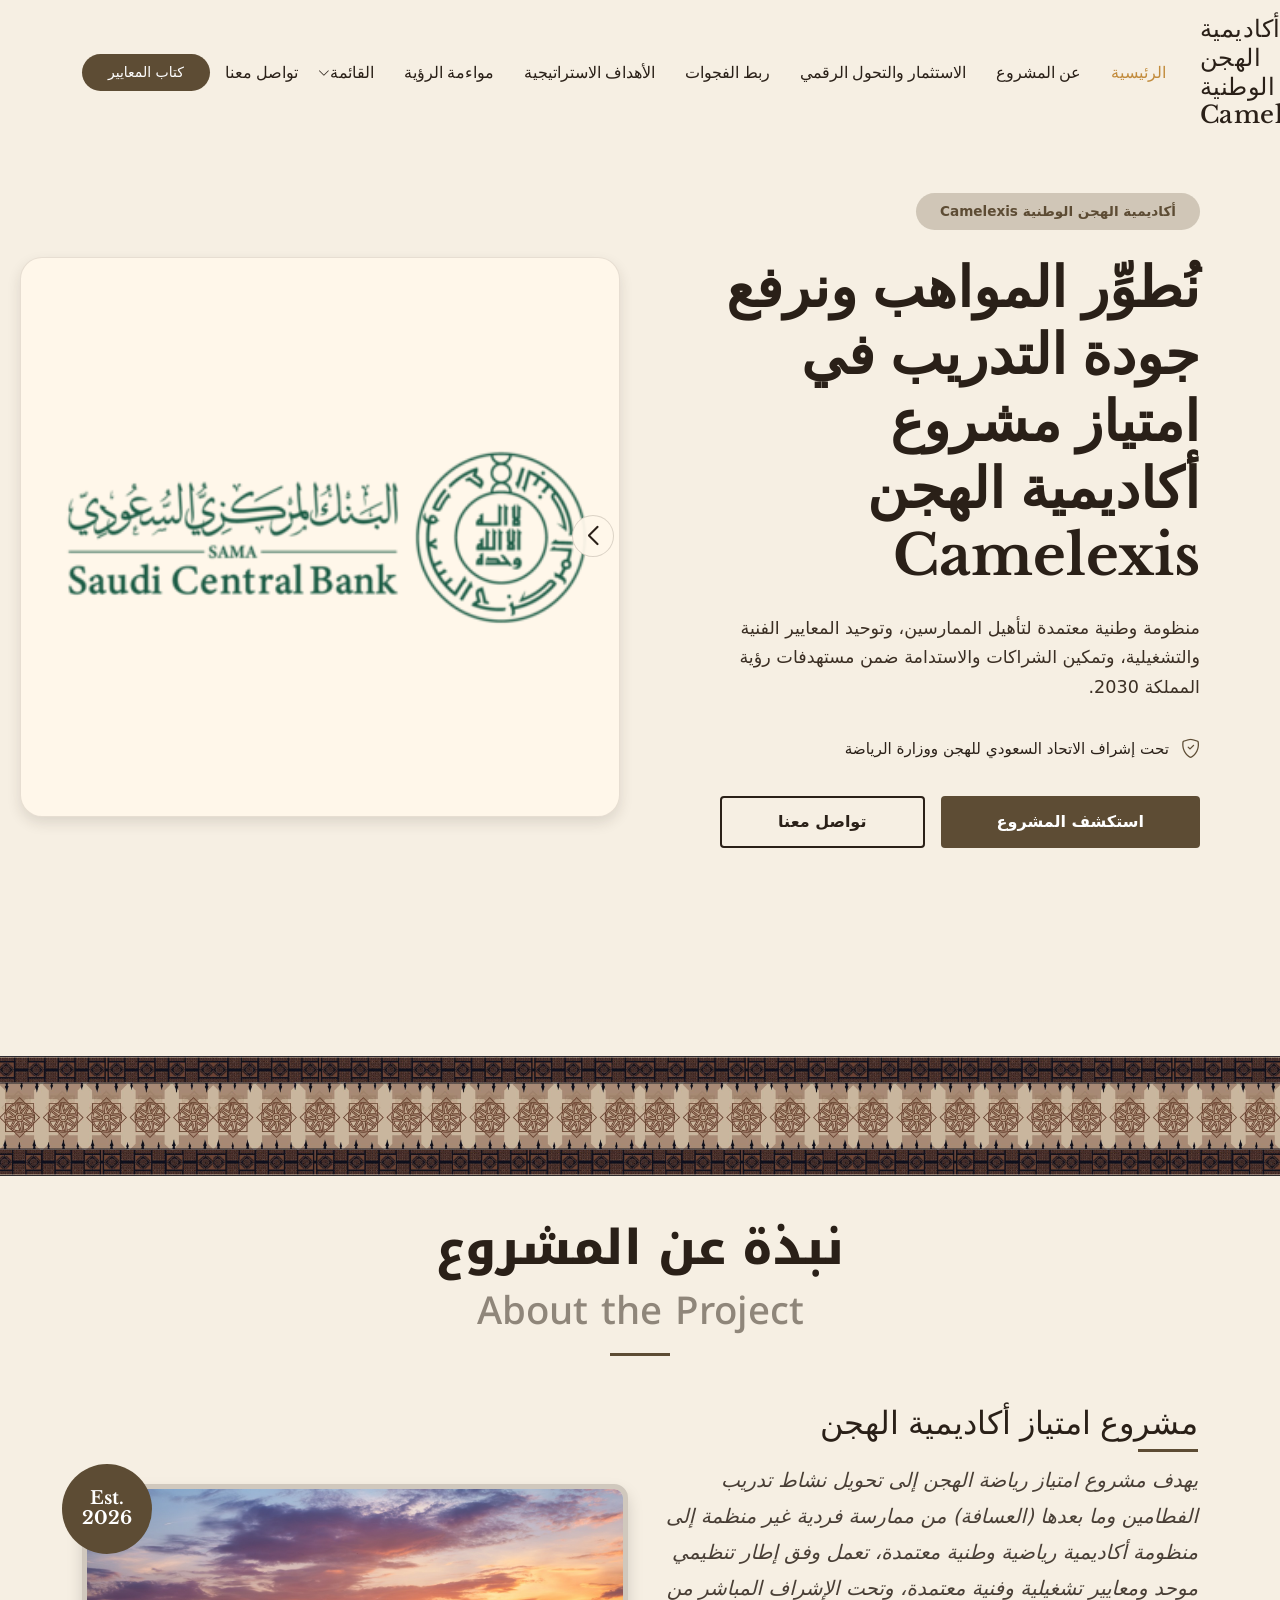
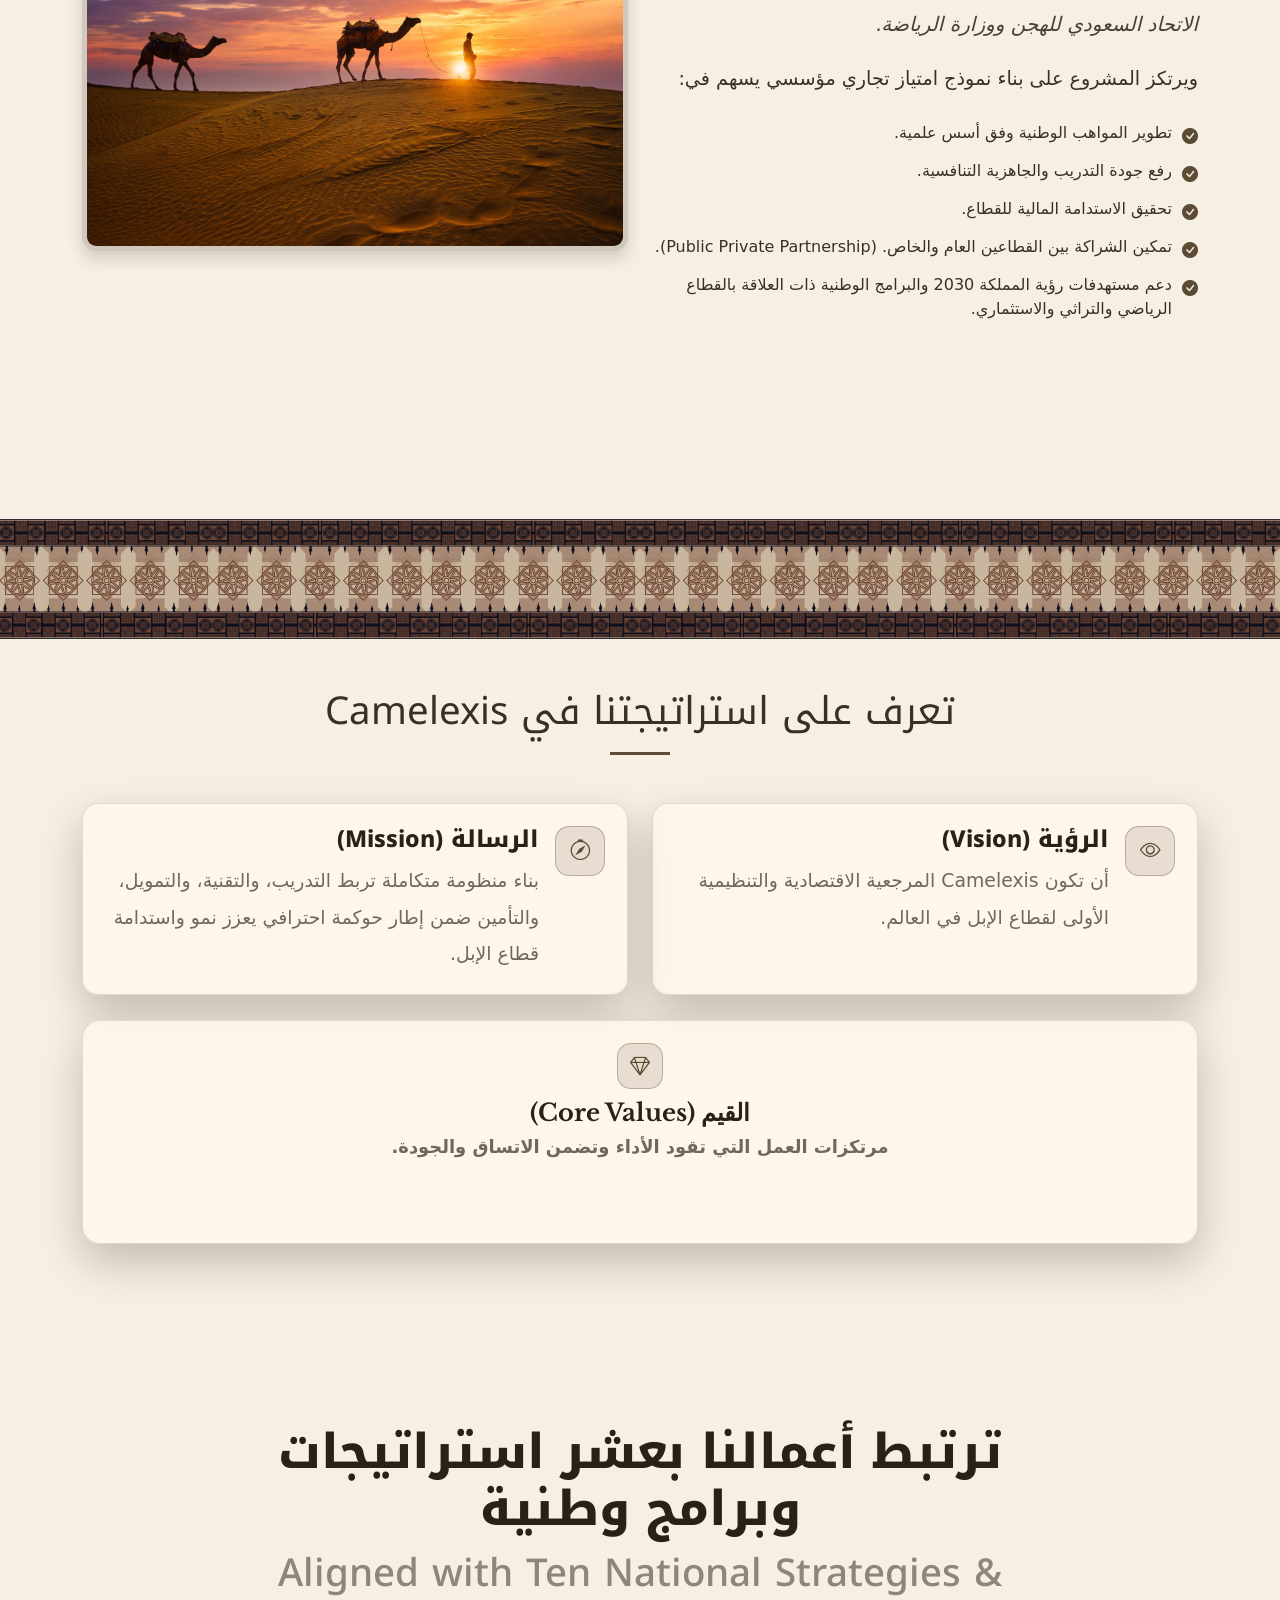
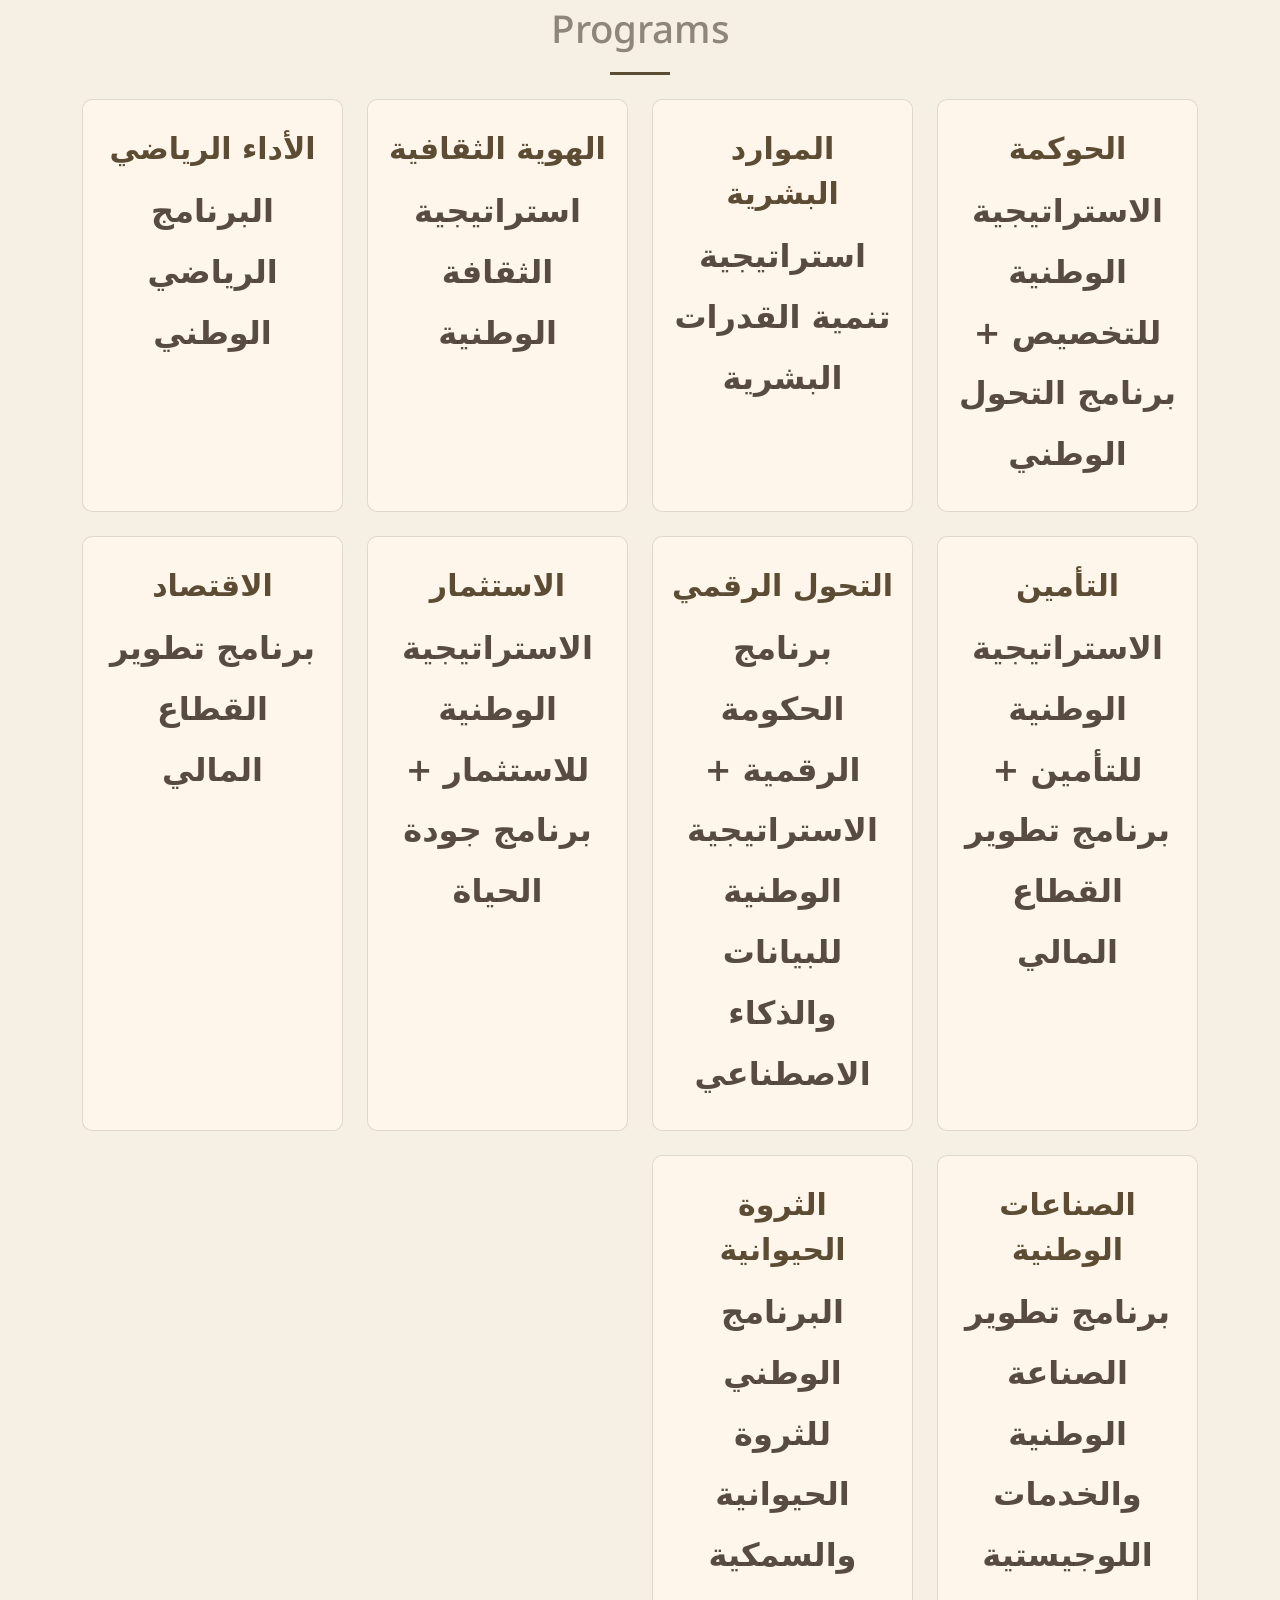
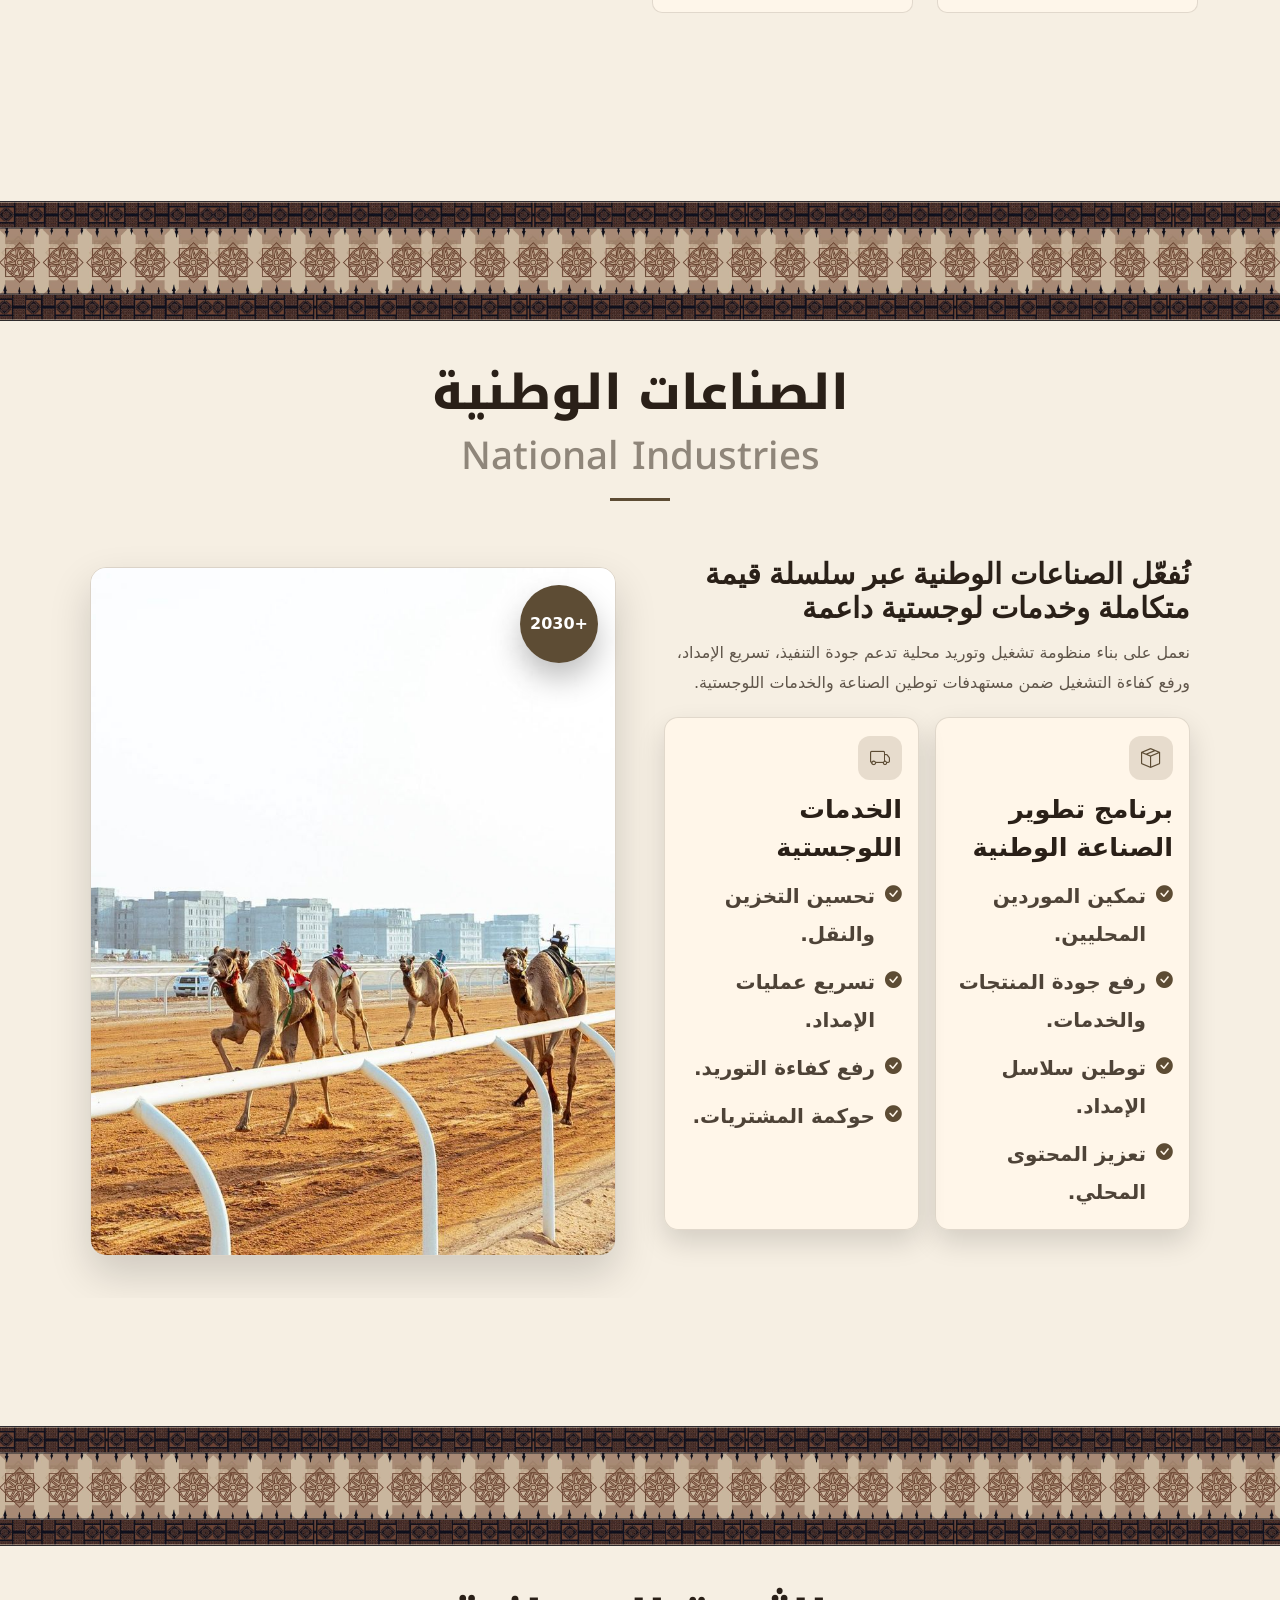
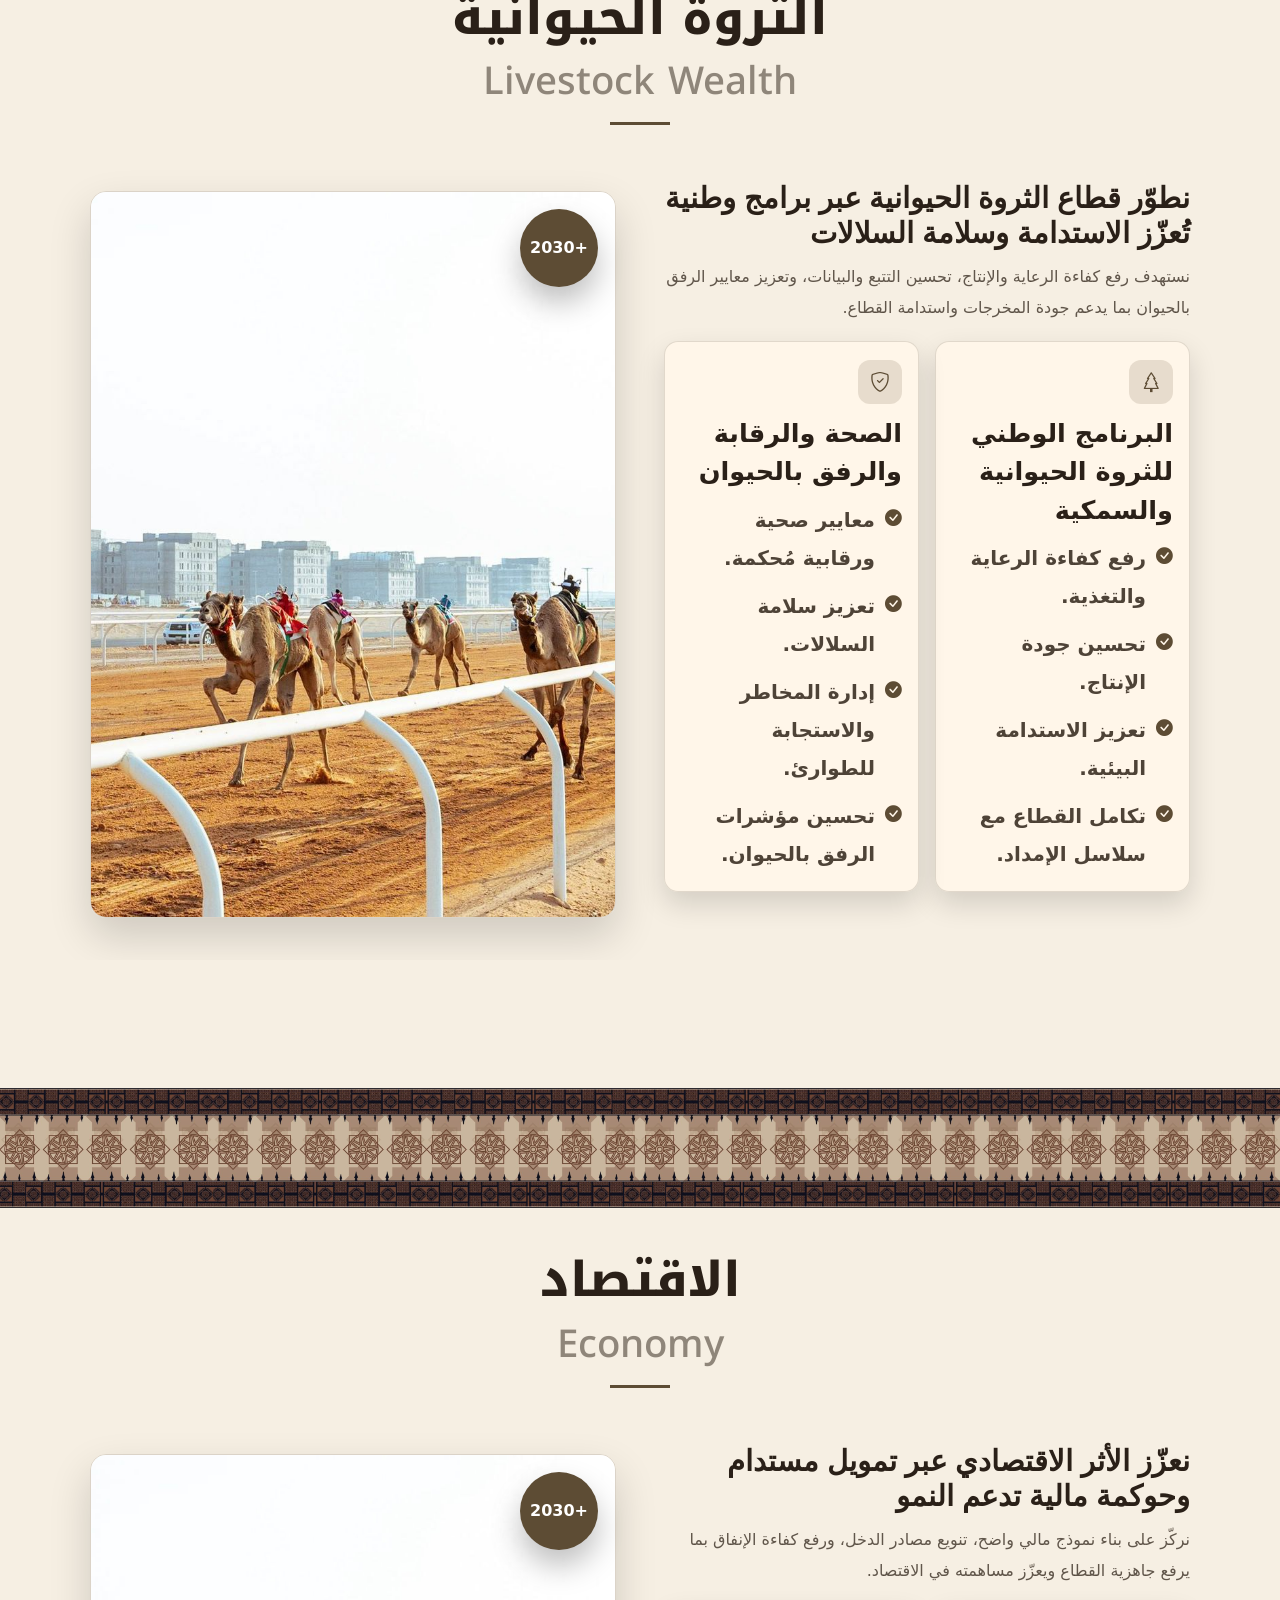
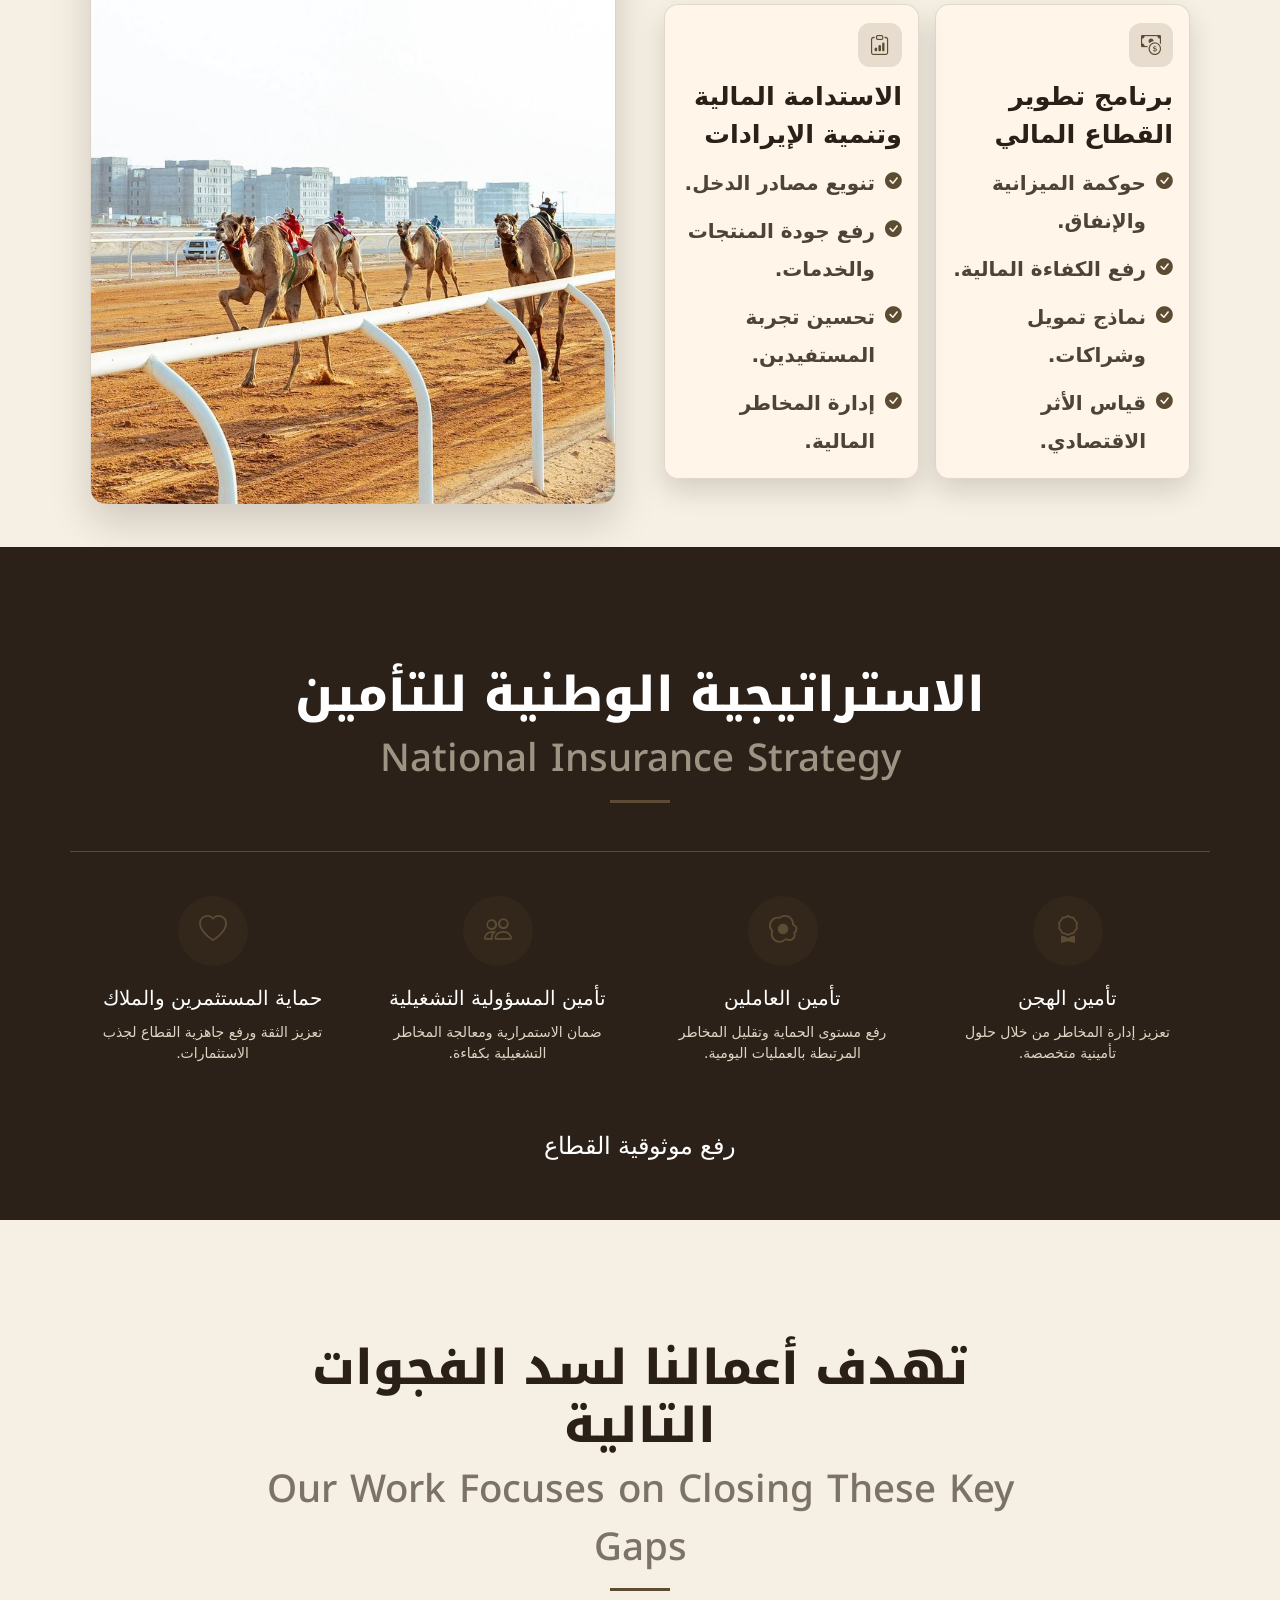
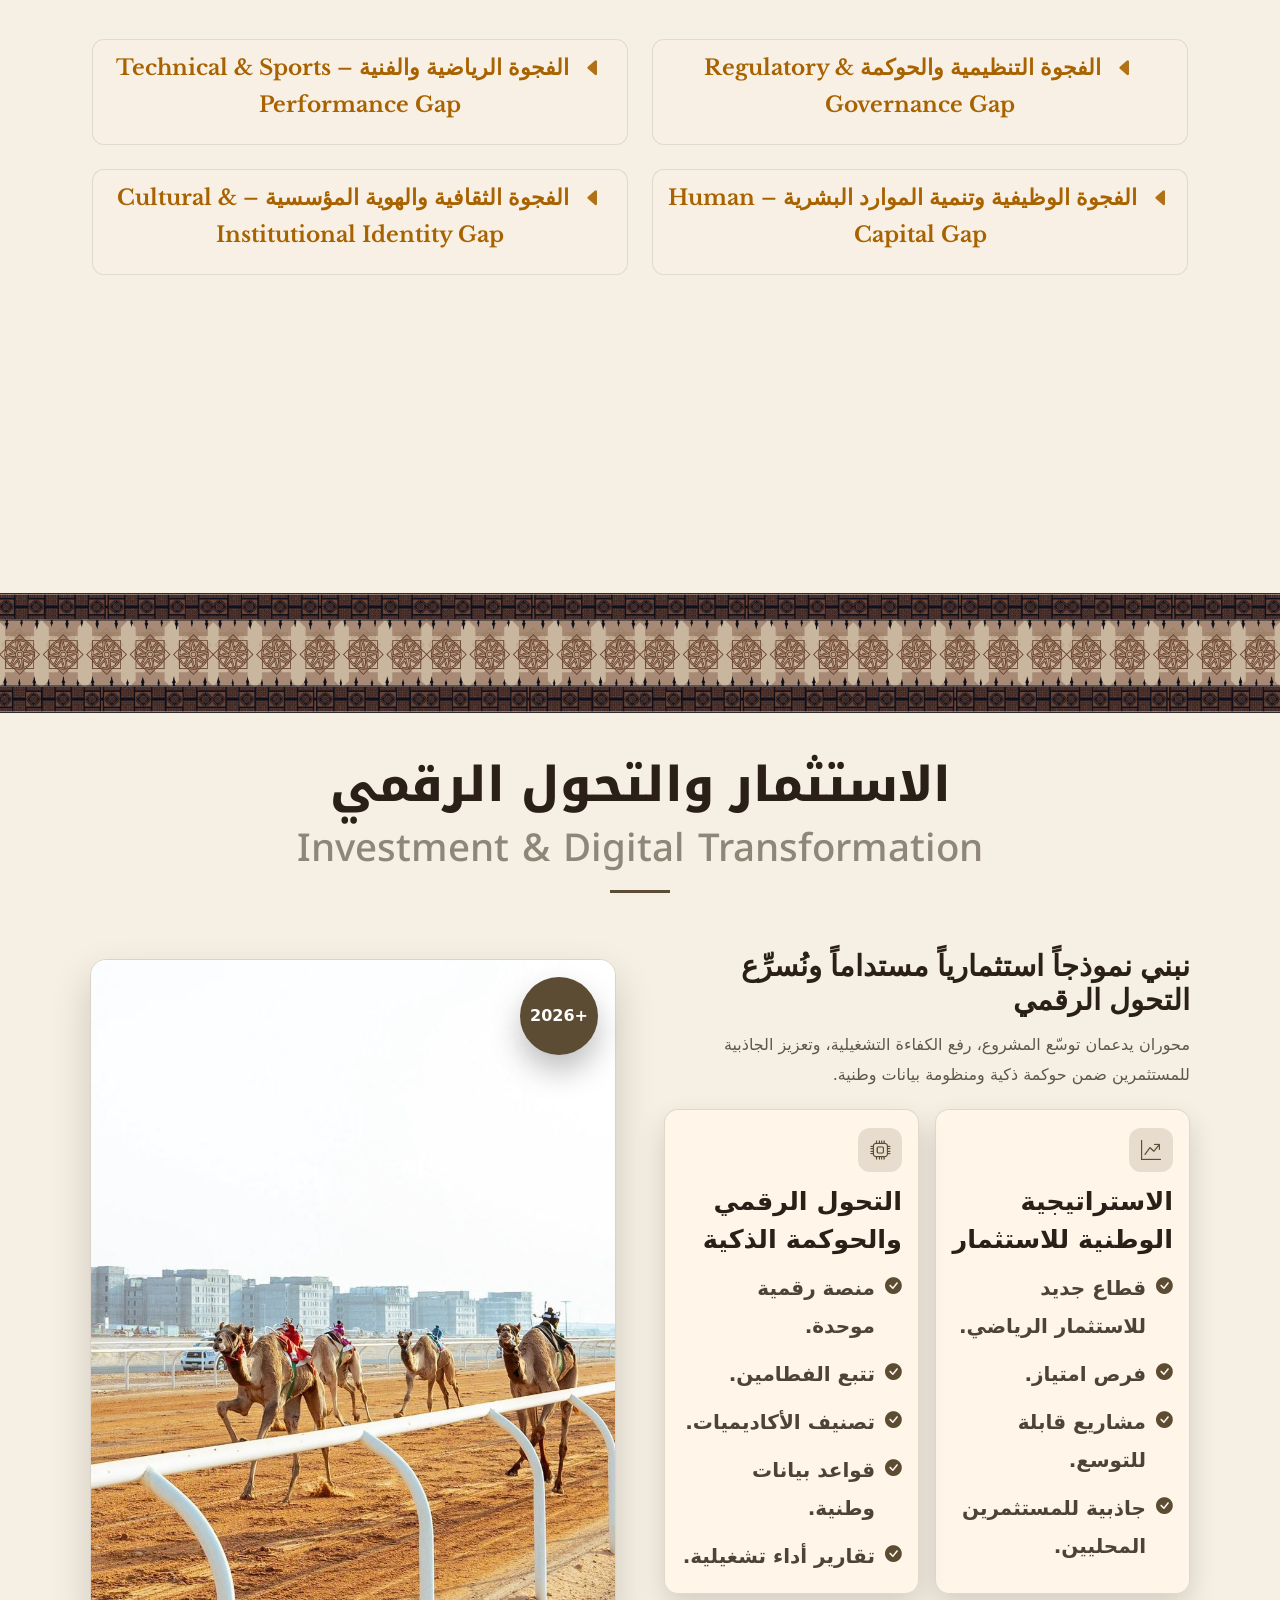
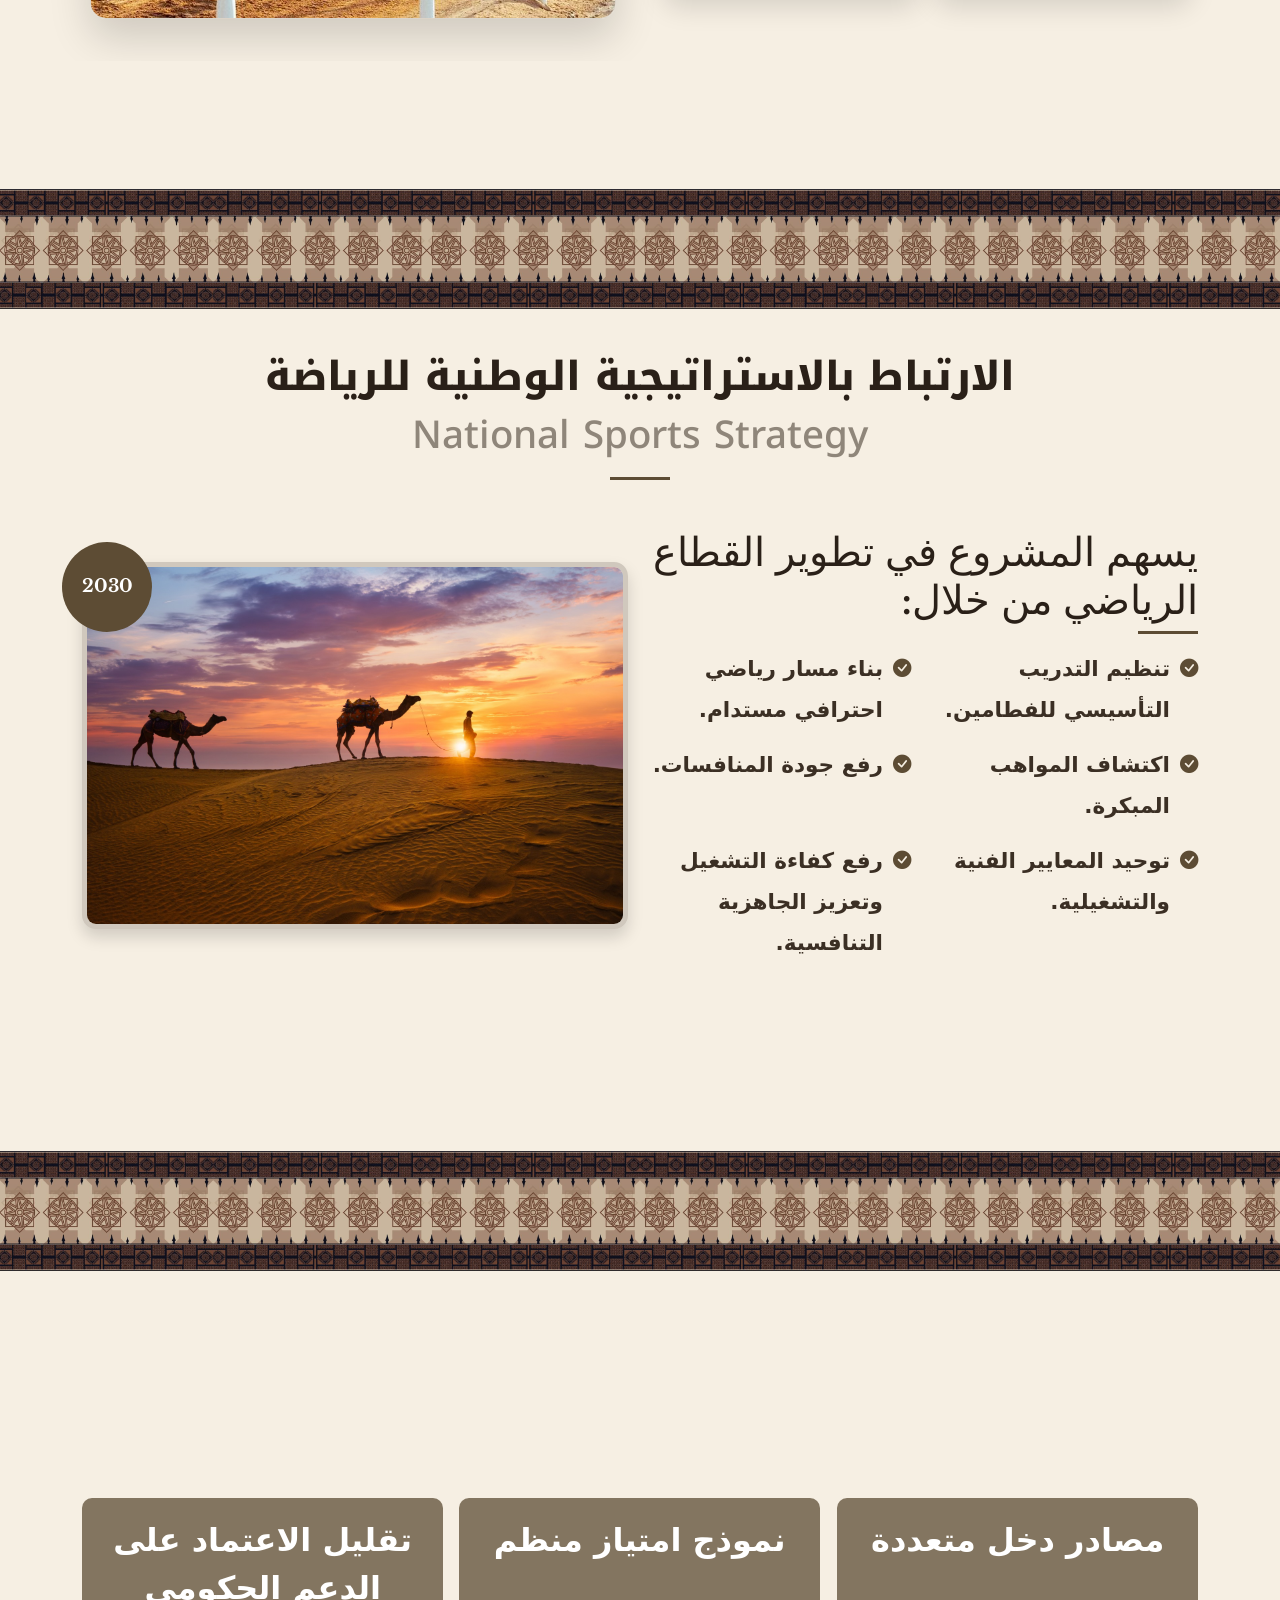
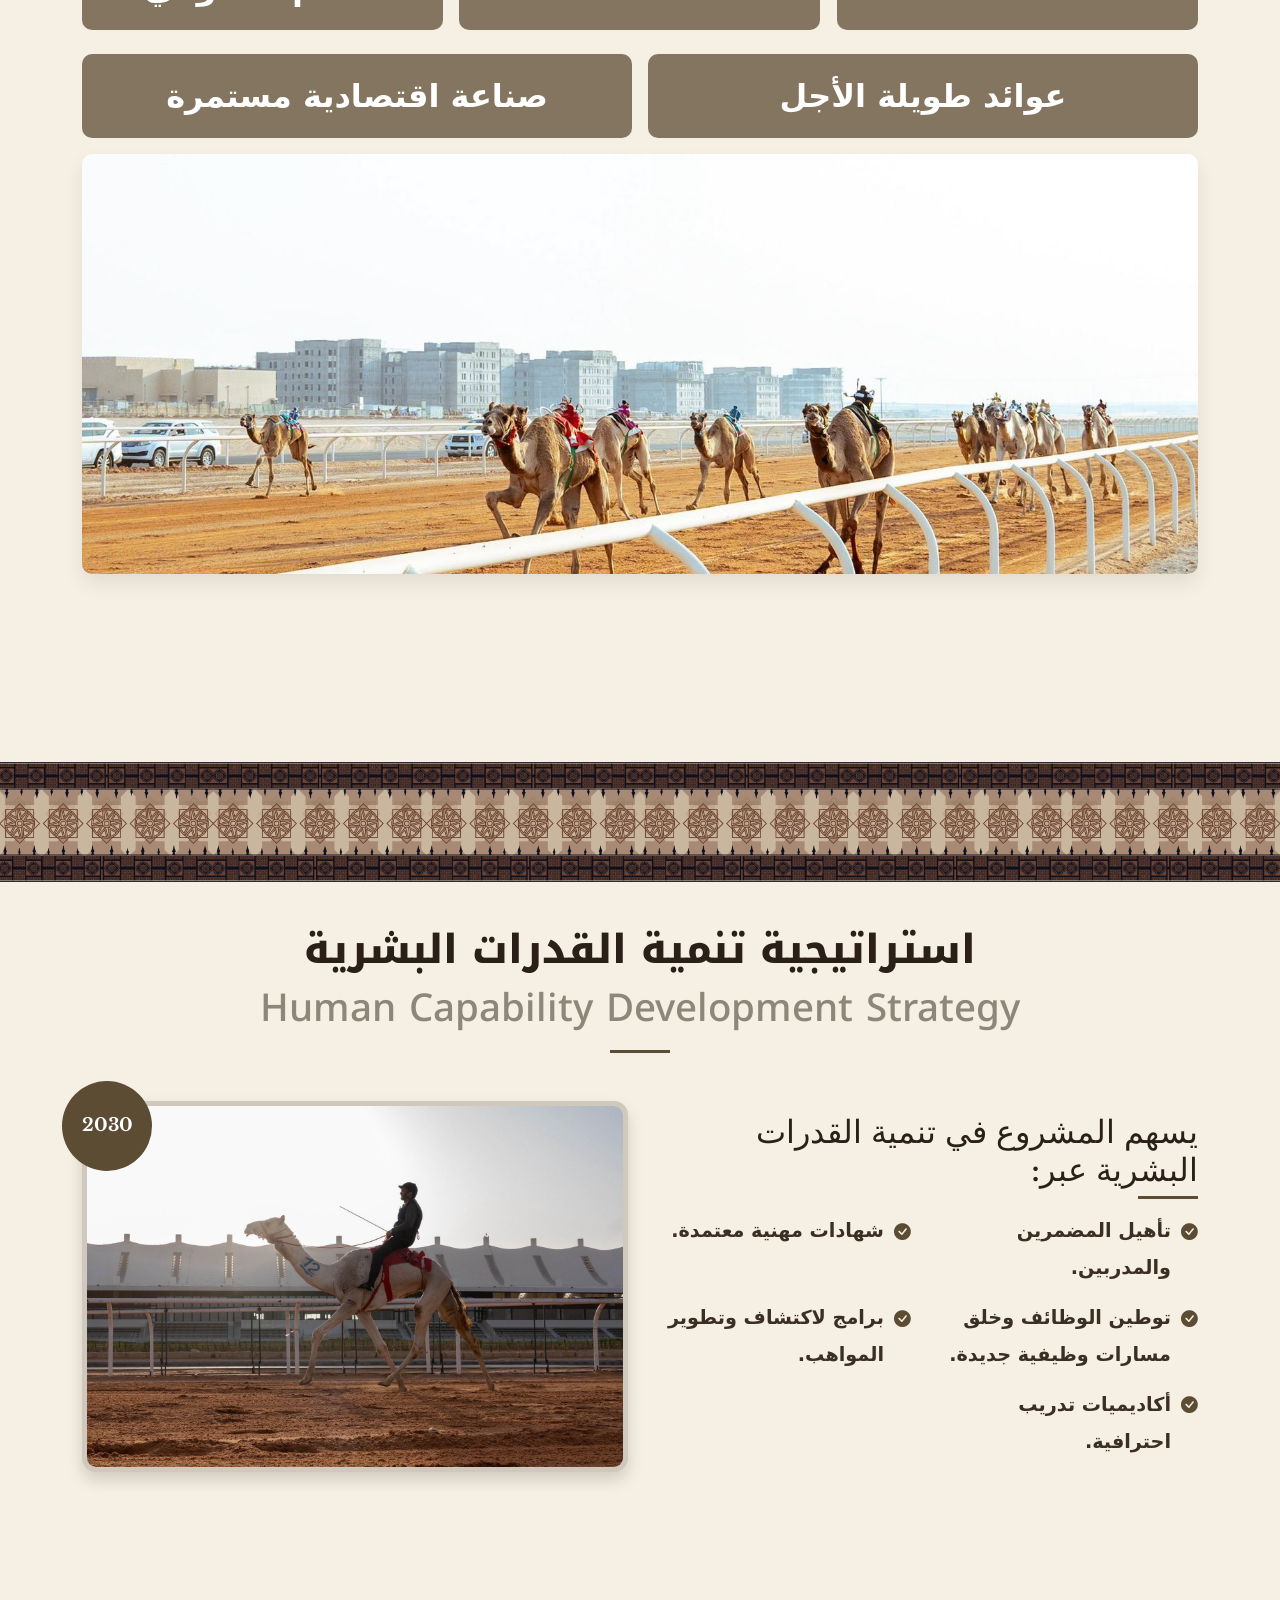
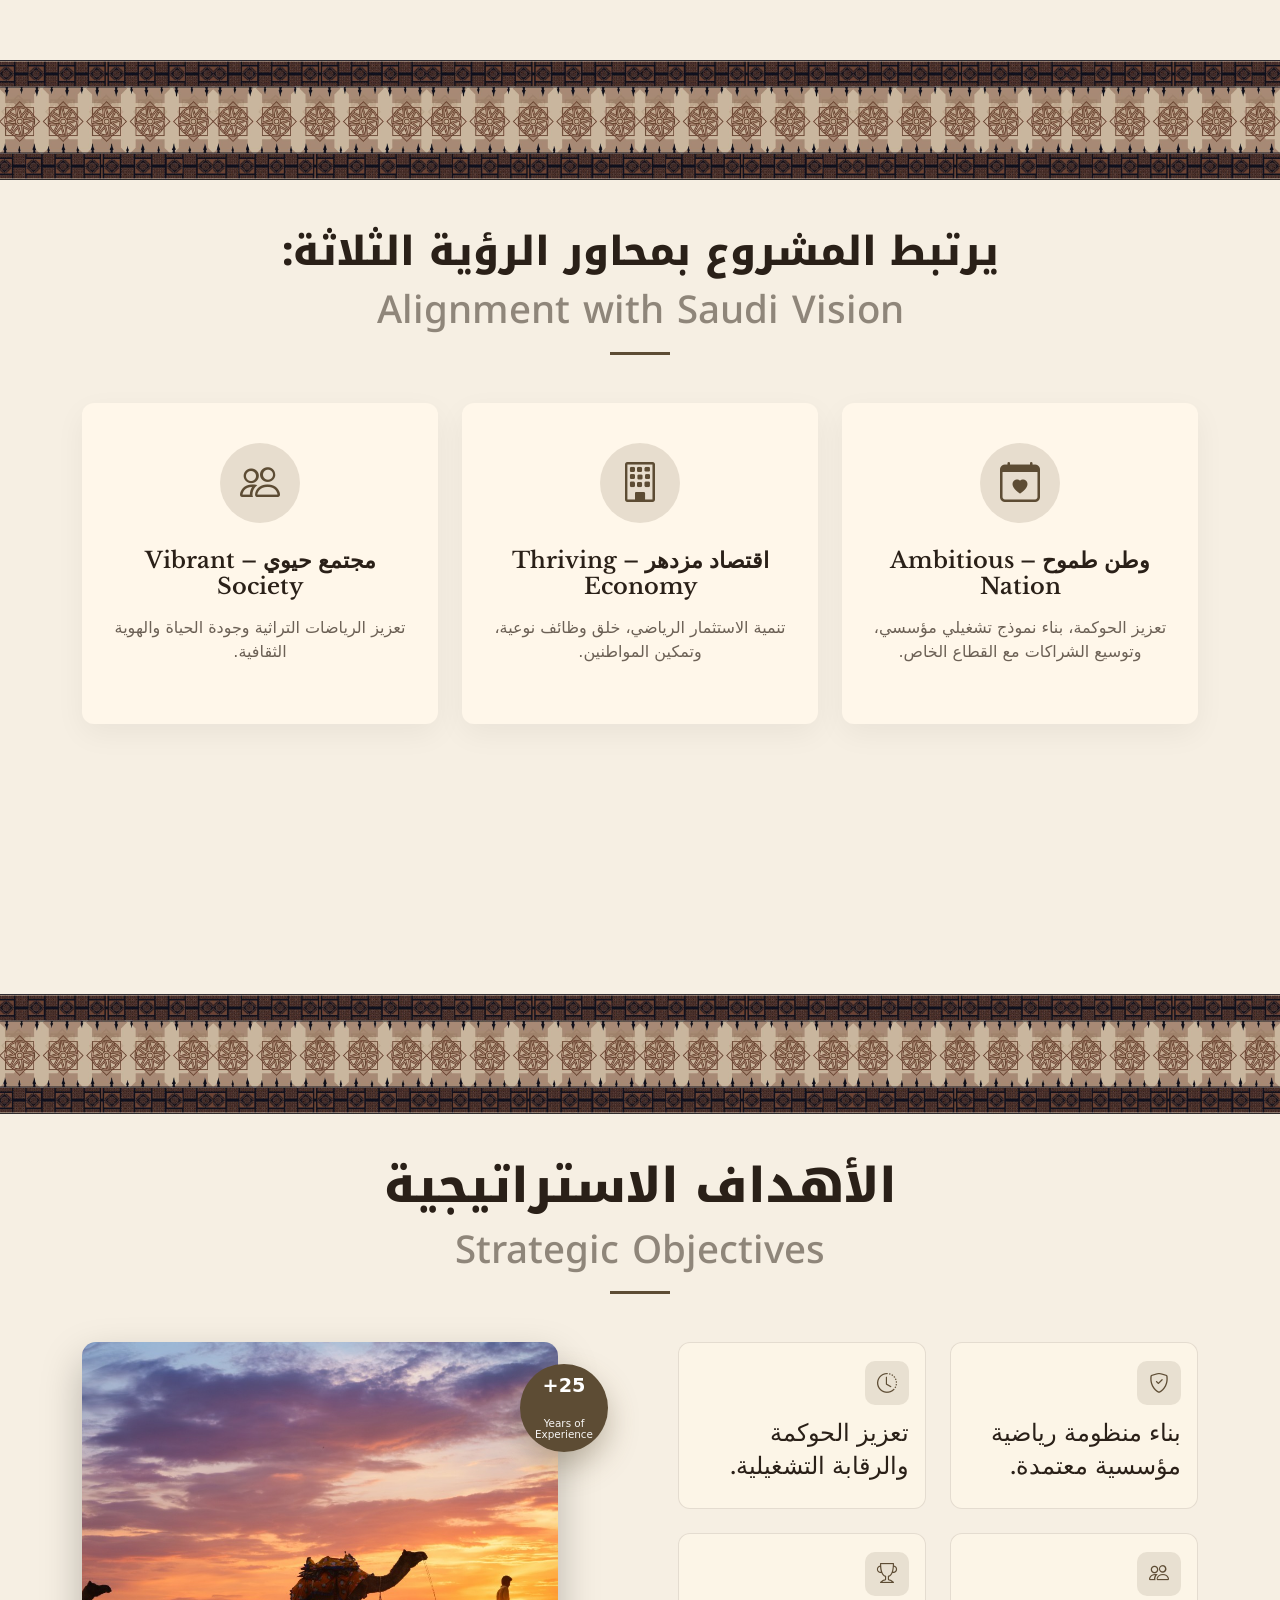
==== index.html @ ff5a6b56 "first commit" ====
<!DOCTYPE html>
<html lang="en">

<head>
  <meta charset="utf-8">
  <meta content="width=device-width, initial-scale=1.0" name="viewport">
  <title>أكاديمية الهجن</title>
  <meta name="description" content="">
  <meta name="keywords" content="">

  <!-- Favicons -->
  <link href="assets/img/favicon.png" rel="icon">
  <link href="assets/img/apple-touch-icon.png" rel="apple-touch-icon">

  <!-- Fonts -->
  <link href="https://fonts.googleapis.com" rel="preconnect">
  <link href="https://fonts.gstatic.com" rel="preconnect" crossorigin>
  <link href="https://fonts.googleapis.com/css2?family=Roboto:ital,wght@0,100;0,300;0,400;0,500;0,700;0,900;1,100;1,300;1,400;1,500;1,700;1,900&family=Poppins:ital,wght@0,100;0,200;0,300;0,400;0,500;0,600;0,700;0,800;0,900;1,100;1,200;1,300;1,400;1,500;1,600;1,700;1,800;1,900&family=Libre+Baskerville:ital,wght@0,400;0,700;1,400;1,700&family=Noto+Kufi+Arabic:wght@300;400;500;600;700;800;900&family=Tajawal:wght@300;400;500;700;800&display=swap" rel="stylesheet">

  <!-- Vendor CSS Files -->
  <link href="assets/vendor/bootstrap/css/bootstrap.min.css" rel="stylesheet">
  <link href="assets/vendor/bootstrap-icons/bootstrap-icons.css" rel="stylesheet">
  <link href="assets/vendor/aos/aos.css" rel="stylesheet">
  <link href="assets/vendor/swiper/swiper-bundle.min.css" rel="stylesheet">

  <!-- Main CSS File -->
  <link href="assets/css/main.css" rel="stylesheet">


</head>

<body class="index-page">

  <header id="header" class="header d-flex align-items-center sticky-top">
    <div class="container position-relative d-flex align-items-center justify-content-between">
  <a class="btn-getstarted d-none d-sm-block" href="kitab-maaer.html"> كتاب المعايير</a>
    

      <nav id="navmenu" class="navmenu" dir="rtl" lang="ar">
        <ul>
          <li><a href="#hero" class="active">الرئيسية</a></li>
          <li><a href="#about">عن المشروع</a></li>
          <li><a href="#investment-and-digital">الاستثمار والتحول الرقمي</a></li>
          <li><a href="#gap-mapping">ربط الفجوات</a></li>
          <li><a href="#about-objectives">الأهداف الاستراتيجية</a></li>
          <li><a href="#events">مواءمة الرؤية</a></li>
          <li class="dropdown"><a href="#"><span>القائمة</span> <i class="bi bi-chevron-down toggle-dropdown"></i></a>
            <ul>
              <li><a href="#about">عن الأكاديمية</a></li>
              <li class="dropdown"><a href="#"><span>المزيد</span> <i class="bi bi-chevron-down toggle-dropdown"></i></a>
                <ul>
                  <li><a href="#about-stats">الملخص التنفيذي</a></li>
                  <li><a href="#financial-sustainability">الاستدامة المالية</a></li>
                  <li><a href="#services">التخصيص والشراكة</a></li>
                  <li><a href="#human-capability-development">تنمية القدرات</a></li>
                  <li><a href="#about-features">التأمين</a></li>
                </ul>
              </li>
              <li><a href="#national-sports-strategy">الاستراتيجية الرياضية</a></li>
              <li><a href="#investment-and-digital">التحول الرقمي</a></li>
            </ul>
          </li>
          <li><a href="#contact"> تواصل معنا</a></li>
        </ul>
        <i class="mobile-nav-toggle d-xl-none bi bi-list"></i>
      </nav>

    
  <a href="index.html" class="logo d-flex align-items-center me-auto me-xl-0">
        <!-- Uncomment the line below if you also wish to use an image logo -->
        <!-- <img src="assets/img/logo.webp" alt=""> -->

        <h1 class="sitename">أكاديمية الهجن الوطنية
          Camelexis
        </h1>
      </a>
    </div>
  </header>

  <main class="main">

    <!-- Hero Section -->
    <section id="hero" class="hero section">
      <div class="container-fluid hero-container" data-aos="fade-up" dir="rtl" lang="ar">
        <div class="row g-0 align-items-center">
          <div class="col-lg-6 content-col">
            <div class="content-wrapper">
              <div class="status-badge">أكاديمية الهجن الوطنية
                Camelexis
              </div>
              <h2>نُطوِّر المواهب ونرفع جودة التدريب في امتياز مشروع أكاديمية الهجن Camelexis</h2>
              <p>منظومة وطنية معتمدة لتأهيل الممارسين، وتوحيد المعايير الفنية والتشغيلية، وتمكين الشراكات والاستدامة ضمن مستهدفات رؤية المملكة 2030.</p>

              <div class="opening-hours" data-aos="fade-up" data-aos-delay="500">
                <i class="bi bi-shield-check"></i>
                <span>تحت إشراف الاتحاد السعودي للهجن ووزارة الرياضة</span>
              </div>

              <div class="btn-group">
                <a href="#about" class="btn btn-book">استكشف المشروع</a>
                <a href="#contact" class="btn btn-menu">تواصل معنا</a>
              </div>

           
            </div>
          </div>

          <div class="col-lg-6 swiper-col">
            <div class="swiper hero-swiper init-swiper" data-aos="zoom-out" data-aos-delay="100">
              <script type="application/json" class="swiper-config">
                {
                  "loop": true,
                  "speed": 800,
                  "autoplay": {
                    "delay": 5000
                  },
                  "effect": "fade",
                  "slidesPerView": 1,
                  "navigation": {
                    "nextEl": ".swiper-button-next",
                    "prevEl": ".swiper-button-prev"
                  }
                }
              </script>
              <div class="swiper-wrapper">
                <div class="swiper-slide">
                  <div class="img-container">
                    <img src="assets/img/LOGO/logo.png" alt="">
                  </div>
                </div>
                <div class="swiper-slide">
                  <div class="img-container">
                    <img src="assets/img/LOGO/acrf-logo.svg" alt="">
                  </div>
                </div>
                <div class="swiper-slide">
                  <div class="img-container">
                    <img src="assets/img/LOGO/mewa-logo.svg" alt="">
                  </div>
                </div>
                <div class="swiper-slide">
                  <div class="img-container">
                    <img src="assets/img/LOGO/mos-logo.svg" alt="">
                  </div>
                </div>
                <div class="swiper-slide">
                  <div class="img-container">
                    <img src="assets/img/LOGO/logo.svg" alt="">
                  </div>
                </div>
                <div class="swiper-slide">
                  <div class="img-container">
                    <img src="assets/img/LOGO/نادي_الإبل.svg.png" alt="">
                  </div>
                </div>
                <div class="swiper-slide">
                  <div class="img-container">
                    <img src="assets/img/LOGO/logo_new.png" alt="">
                  </div>
                </div>
                <div class="swiper-slide">
                  <div class="img-container">
                    <img src="assets/img/LOGO/90b4782412403f8e3ed9c0dea9d6164f.jpg" alt="">
                  </div>
                </div>
                <div class="swiper-slide">
                  <div class="img-container">
                    <img src="assets/img/LOGO/WhatsApp%20Image%202026-02-23%20at%2009.31.15.jpeg" alt="">
                  </div>
                </div>
                <div class="swiper-slide">
                  <div class="img-container">
                    <img src="assets/img/LOGO/WhatsApp%20Image%202026-02-23%20at%2009.31.153.jpeg" alt="">
                  </div>
                </div>
              </div>
              <div class="swiper-button-next"></div>
              <div class="swiper-button-prev"></div>
            </div>

          </div>
        </div>
      </div>

    </section><!-- /Hero Section -->

   
    


   
    <!-- About Section -->
    <section id="about" class="about section" dir="rtl" lang="ar">

      <div class="container" data-aos="fade-up" data-aos-delay="100">

        <div class="intro-text text-center mb-5" data-aos="fade-up" data-aos-delay="150">
         
          <h2>نبذة عن المشروع</h2>
           <p>About the Project</p>
        </div>

        <div class="row align-items-center gy-4">
          <div class="col-lg-6" data-aos="fade-up" data-aos-delay="200">
            <div class="about-content">
              <h3>مشروع امتياز  أكاديمية الهجن</h3>
              <p class="fst-italic">يهدف مشروع امتياز  رياضة الهجن إلى تحويل نشاط تدريب الفطامين وما بعدها (العسافة) من ممارسة فردية غير منظمة إلى منظومة أكاديمية رياضية وطنية معتمدة، تعمل وفق إطار تنظيمي موحد ومعايير تشغيلية وفنية معتمدة، وتحت الإشراف المباشر من الاتحاد السعودي للهجن ووزارة الرياضة.</p>
              <p>ويرتكز المشروع على بناء نموذج امتياز تجاري مؤسسي يسهم في:</p>

              <ul class="mt-4 icon-list">
                <li><i class="bi bi-check-circle-fill" aria-hidden="true"></i><span>تطوير المواهب الوطنية وفق أسس علمية.</span></li>
                <li><i class="bi bi-check-circle-fill" aria-hidden="true"></i><span>رفع جودة التدريب والجاهزية التنافسية.</span></li>
                <li><i class="bi bi-check-circle-fill" aria-hidden="true"></i><span>تحقيق الاستدامة المالية للقطاع.</span></li>
                <li><i class="bi bi-check-circle-fill" aria-hidden="true"></i><span>تمكين الشراكة بين القطاعين العام والخاص.
                  (Public Private Partnership).
                </span></li>
                <li><i class="bi bi-check-circle-fill" aria-hidden="true"></i><span>دعم مستهدفات رؤية المملكة 2030 والبرامج الوطنية ذات العلاقة بالقطاع الرياضي والتراثي والاستثماري.</span></li>
              </ul>
            </div>
          </div>

          <div class="col-lg-6" data-aos="zoom-in" data-aos-delay="300">
            <div class="about-image-wrapper">
              <img src="assets/img/camel/WhatsApp%20Image%202026-02-21%20at%2008.43.47.jpeg" class="img-fluid main-image shadow" alt="Restaurant Interior">
        
              <span class="establishment-year d-flex align-items-center justify-content-center text-center">Est. 2026</span>
            </div>
          </div>
        </div>

      </div>

    </section><!-- /About Section -->


    <section id="camelexis" class="camelexis section" dir="rtl" lang="ar">
      <div class="container" data-aos="fade-up" data-aos-delay="100">

        <div class="intro-text text-center mb-5" data-aos="fade-up" data-aos-delay="150">
        
          <p>     تعرف على استراتيجتنا في Camelexis </p>
        </div>

        <div class="row g-4 align-items-stretch">
          <div class="col-lg-6" data-aos="fade-up" data-aos-delay="200">
            <div class="camelexis-card">
              <div class="camelexis-card__icon" aria-hidden="true"><i class="bi bi-eye"></i></div>
              <div class="camelexis-card__body">
                <h3 class="camelexis-card__title">الرؤية (Vision)</h3>
                <p class="camelexis-card__text">أن تكون Camelexis المرجعية الاقتصادية والتنظيمية الأولى لقطاع الإبل في العالم.</p>
              </div>
            </div>
          </div>

          <div class="col-lg-6" data-aos="fade-up" data-aos-delay="250">
            <div class="camelexis-card">
              <div class="camelexis-card__icon" aria-hidden="true"><i class="bi bi-compass"></i></div>
              <div class="camelexis-card__body">
                <h3 class="camelexis-card__title">الرسالة (Mission)</h3>
                <p class="camelexis-card__text">بناء منظومة متكاملة تربط التدريب، والتقنية، والتمويل، والتأمين ضمن إطار حوكمة احترافي يعزز نمو واستدامة قطاع الإبل.</p>
              </div>
            </div>
          </div>

          <div class="col-12" data-aos="fade-up" data-aos-delay="300">
            <div class="camelexis-values">
              <div class="camelexis-values__header">
                <div class="camelexis-values__icon" aria-hidden="true"><i class="bi bi-gem"></i></div>
                <div>
                  <h3 class="camelexis-values__title">القيم (Core Values)</h3>
                  <p class="camelexis-values__subtitle">مرتكزات العمل التي تقود الأداء وتضمن الاتساق والجودة.</p>
                </div>
              </div>

              <div class="camelexis-values__list" role="list">
                <span class="camelexis-pill" role="listitem"><i class="bi bi-shield-check" aria-hidden="true"></i>الحوكمة</span>
                <span class="camelexis-pill" role="listitem"><i class="bi bi-lightbulb" aria-hidden="true"></i>الابتكار</span>
                <span class="camelexis-pill" role="listitem"><i class="bi bi-tree" aria-hidden="true"></i>الاستدامة</span>
                <span class="camelexis-pill" role="listitem"><i class="bi bi-diagram-3" aria-hidden="true"></i>التكامل</span>
                <span class="camelexis-pill" role="listitem"><i class="bi bi-eye" aria-hidden="true"></i>الشفافية</span>
              </div>
            </div>
          </div>
        </div>

      </div>
    </section>


 

    <section id="gap-mapping" class="section gap-mapping" dir="rtl" lang="ar">
      <div class="container" data-aos="fade-up" data-aos-delay="100">

        <div class="intro-text text-center mb-5" data-aos="fade-up" data-aos-delay="150">
   <h2>   ترتبط أعمالنا بعشر استراتيجات وبرامج وطنية</h2>
          <p>Aligned with Ten National Strategies &amp; Programs</p>
        </div>

        <div class="row g-4" data-aos="fade-up" data-aos-delay="200">
          <div class="col-lg-3 col-md-6">
            <div class="gap-mapping__card">
              <div class="gap-mapping__title">الحوكمة</div>
              <div class="gap-mapping__text">الاستراتيجية الوطنية للتخصيص + برنامج التحول الوطني</div>
            </div>
          </div>

          <div class="col-lg-3 col-md-6">
            <div class="gap-mapping__card">
              <div class="gap-mapping__title">الموارد البشرية</div>
              <div class="gap-mapping__text">استراتيجية تنمية القدرات البشرية</div>
            </div>
          </div>

          <div class="col-lg-3 col-md-6">
            <div class="gap-mapping__card">
              <div class="gap-mapping__title">الهوية الثقافية</div>
              <div class="gap-mapping__text">استراتيجية الثقافة الوطنية</div>
            </div>
          </div>

          <div class="col-lg-3 col-md-6">
            <div class="gap-mapping__card">
              <div class="gap-mapping__title">الأداء الرياضي</div>
              <div class="gap-mapping__text">البرنامج الرياضي الوطني</div>
            </div>
          </div>

          <div class="col-lg-3 col-md-6">
            <div class="gap-mapping__card">
              <div class="gap-mapping__title">التأمين</div>
              <div class="gap-mapping__text">الاستراتيجية الوطنية للتأمين + برنامج تطوير القطاع المالي</div>
            </div>
          </div>

          <div class="col-lg-3 col-md-6">
            <div class="gap-mapping__card">
              <div class="gap-mapping__title">التحول الرقمي</div>
              <div class="gap-mapping__text">برنامج الحكومة الرقمية + الاستراتيجية الوطنية للبيانات والذكاء الاصطناعي</div>
            </div>
          </div>

          <div class="col-lg-3 col-md-6">
            <div class="gap-mapping__card">
              <div class="gap-mapping__title">الاستثمار</div>
              <div class="gap-mapping__text">الاستراتيجية الوطنية للاستثمار + برنامج جودة الحياة</div>
            </div>
          </div>

          <div class="col-lg-3 col-md-6">
            <div class="gap-mapping__card">
              <div class="gap-mapping__title">الاقتصاد</div>
              <div class="gap-mapping__text">برنامج تطوير القطاع المالي</div>
            </div>
          </div>

          <div class="col-lg-3 col-md-6">
            <div class="gap-mapping__card">
              <div class="gap-mapping__title">الصناعات الوطنية</div>
              <div class="gap-mapping__text">برنامج تطوير الصناعة الوطنية والخدمات اللوجيستية</div>
            </div>
          </div>

          <div class="col-lg-3 col-md-6">
            <div class="gap-mapping__card">
              <div class="gap-mapping__title">الثروة الحيوانية</div>
              <div class="gap-mapping__text">البرنامج الوطني للثروة الحيوانية والسمكية</div>
            </div>
          </div>
        </div>

      </div>
    </section>


   


    <section id="national-industries" class="section investment-and-digital" dir="rtl" lang="ar">
      <div class="container" data-aos="fade-up" data-aos-delay="100">

        <div class="intro-text text-center mb-5" data-aos="fade-up" data-aos-delay="150">
          <h2>الصناعات الوطنية</h2>
          <p>National Industries</p>
        </div>

        <div class="investment-digital" data-aos="fade-up" data-aos-delay="180">
          <div class="row g-5 align-items-stretch">

            <div class="col-lg-6">
              <div class="investment-digital__content" data-aos="fade-up" data-aos-delay="260">
                <h3 class="investment-digital__title" style="font-size: 1.8rem;">نُفعّل الصناعات الوطنية عبر سلسلة قيمة متكاملة وخدمات لوجستية داعمة</h3>
                <p class="investment-digital__desc">نعمل على بناء منظومة تشغيل وتوريد محلية تدعم جودة التنفيذ، تسريع الإمداد، ورفع كفاءة التشغيل ضمن مستهدفات توطين الصناعة والخدمات اللوجستية.</p>

                <div class="row g-3 investment-digital__features" data-aos="fade-up" data-aos-delay="300">
                  <div class="col-md-6">
                    <div class="investment-digital__feature">
                      <div class="investment-digital__feature-icon" aria-hidden="true"><i class="bi bi-box-seam"></i></div>
                      <div class="investment-digital__feature-title">برنامج تطوير الصناعة الوطنية</div>
                      <ul class="icon-list investment-digital__feature-list">
                        <li><i class="bi bi-check-circle-fill" aria-hidden="true"></i><span>تمكين الموردين المحليين.</span></li>
                        <li><i class="bi bi-check-circle-fill" aria-hidden="true"></i><span>رفع جودة المنتجات والخدمات.</span></li>
                        <li><i class="bi bi-check-circle-fill" aria-hidden="true"></i><span>توطين سلاسل الإمداد.</span></li>
                        <li><i class="bi bi-check-circle-fill" aria-hidden="true"></i><span>تعزيز المحتوى المحلي.</span></li>
                      </ul>
                    </div>
                  </div>

                  <div class="col-md-6">
                    <div class="investment-digital__feature">
                      <div class="investment-digital__feature-icon" aria-hidden="true"><i class="bi bi-truck"></i></div>
                      <div class="investment-digital__feature-title">الخدمات اللوجستية</div>
                      <ul class="icon-list investment-digital__feature-list">
                        <li><i class="bi bi-check-circle-fill" aria-hidden="true"></i><span>تحسين التخزين والنقل.</span></li>
                        <li><i class="bi bi-check-circle-fill" aria-hidden="true"></i><span>تسريع عمليات الإمداد.</span></li>
                        <li><i class="bi bi-check-circle-fill" aria-hidden="true"></i><span>رفع كفاءة التوريد.</span></li>
                        <li><i class="bi bi-check-circle-fill" aria-hidden="true"></i><span>حوكمة المشتريات.</span></li>
                      </ul>
                    </div>
                  </div>
                </div>
              </div>
            </div>

            <div class="col-lg-6">
              <div class="investment-digital__media" data-aos="zoom-in" data-aos-delay="220">
                <img src="assets/img/camel/WhatsApp%20Image%202026-02-21%20at%2008.43.49%20(1).jpeg" class="investment-digital__img investment-digital__img--main" alt="National Industries">
                <div class="investment-digital__badge">+2030</div>
              </div>
            </div>
          </div>
        </div>

      </div>
    </section>


    <section id="livestock-wealth" class="section investment-and-digital" dir="rtl" lang="ar">
      <div class="container" data-aos="fade-up" data-aos-delay="100">

        <div class="intro-text text-center mb-5" data-aos="fade-up" data-aos-delay="150">
          <h2>الثروة الحيوانية</h2>
          <p>Livestock Wealth</p>
        </div>

        <div class="investment-digital" data-aos="fade-up" data-aos-delay="180">
          <div class="row g-5 align-items-stretch">

            <div class="col-lg-6">
              <div class="investment-digital__content" data-aos="fade-up" data-aos-delay="260">
                <h3 class="investment-digital__title" style="font-size: 1.8rem;">نطوّر قطاع الثروة الحيوانية عبر برامج وطنية تُعزّز الاستدامة وسلامة السلالات</h3>
                <p class="investment-digital__desc">نستهدف رفع كفاءة الرعاية والإنتاج، تحسين التتبع والبيانات، وتعزيز معايير الرفق بالحيوان بما يدعم جودة المخرجات واستدامة القطاع.</p>

                <div class="row g-3 investment-digital__features" data-aos="fade-up" data-aos-delay="300">
                  <div class="col-md-6">
                    <div class="investment-digital__feature">
                      <div class="investment-digital__feature-icon" aria-hidden="true"><i class="bi bi-tree"></i></div>
                      <div class="investment-digital__feature-title">البرنامج الوطني للثروة الحيوانية والسمكية</div>
                      <ul class="icon-list investment-digital__feature-list">
                        <li><i class="bi bi-check-circle-fill" aria-hidden="true"></i><span>رفع كفاءة الرعاية والتغذية.</span></li>
                        <li><i class="bi bi-check-circle-fill" aria-hidden="true"></i><span>تحسين جودة الإنتاج.</span></li>
                        <li><i class="bi bi-check-circle-fill" aria-hidden="true"></i><span>تعزيز الاستدامة البيئية.</span></li>
                        <li><i class="bi bi-check-circle-fill" aria-hidden="true"></i><span>تكامل القطاع مع سلاسل الإمداد.</span></li>
                      </ul>
                    </div>
                  </div>

                  <div class="col-md-6">
                    <div class="investment-digital__feature">
                      <div class="investment-digital__feature-icon" aria-hidden="true"><i class="bi bi-shield-check"></i></div>
                      <div class="investment-digital__feature-title">الصحة والرقابة والرفق بالحيوان</div>
                      <ul class="icon-list investment-digital__feature-list">
                        <li><i class="bi bi-check-circle-fill" aria-hidden="true"></i><span>معايير صحية ورقابية مُحكمة.</span></li>
                        <li><i class="bi bi-check-circle-fill" aria-hidden="true"></i><span>تعزيز سلامة السلالات.</span></li>
                        <li><i class="bi bi-check-circle-fill" aria-hidden="true"></i><span>إدارة المخاطر والاستجابة للطوارئ.</span></li>
                        <li><i class="bi bi-check-circle-fill" aria-hidden="true"></i><span>تحسين مؤشرات الرفق بالحيوان.</span></li>
                      </ul>
                    </div>
                  </div>
                </div>
              </div>
            </div>

            <div class="col-lg-6">
              <div class="investment-digital__media" data-aos="zoom-in" data-aos-delay="220">
                <img src="assets/img/camel/WhatsApp%20Image%202026-02-21%20at%2008.43.49%20(1).jpeg" class="investment-digital__img investment-digital__img--main" alt="Livestock Wealth">
                <div class="investment-digital__badge">+2030</div>
              </div>
            </div>
          </div>
        </div>

      </div>
    </section>


    <section id="economy" class="section investment-and-digital" dir="rtl" lang="ar">
      <div class="container" data-aos="fade-up" data-aos-delay="100">

        <div class="intro-text text-center mb-5" data-aos="fade-up" data-aos-delay="150">
          <h2>الاقتصاد</h2>
          <p>Economy</p>
        </div>

        <div class="investment-digital" data-aos="fade-up" data-aos-delay="180">
          <div class="row g-5 align-items-stretch">

            <div class="col-lg-6">
              <div class="investment-digital__content" data-aos="fade-up" data-aos-delay="260">
                <h3 class="investment-digital__title" style="font-size: 1.8rem;">نعزّز الأثر الاقتصادي عبر تمويل مستدام وحوكمة مالية تدعم النمو</h3>
                <p class="investment-digital__desc">نركّز على بناء نموذج مالي واضح، تنويع مصادر الدخل، ورفع كفاءة الإنفاق بما يرفع جاهزية القطاع ويعزّز مساهمته في الاقتصاد.</p>

                <div class="row g-3 investment-digital__features" data-aos="fade-up" data-aos-delay="300">
                  <div class="col-md-6">
                    <div class="investment-digital__feature">
                      <div class="investment-digital__feature-icon" aria-hidden="true"><i class="bi bi-cash-coin"></i></div>
                      <div class="investment-digital__feature-title">برنامج تطوير القطاع المالي</div>
                      <ul class="icon-list investment-digital__feature-list">
                        <li><i class="bi bi-check-circle-fill" aria-hidden="true"></i><span>حوكمة الميزانية والإنفاق.</span></li>
                        <li><i class="bi bi-check-circle-fill" aria-hidden="true"></i><span>رفع الكفاءة المالية.</span></li>
                        <li><i class="bi bi-check-circle-fill" aria-hidden="true"></i><span>نماذج تمويل وشراكات.</span></li>
                        <li><i class="bi bi-check-circle-fill" aria-hidden="true"></i><span>قياس الأثر الاقتصادي.</span></li>
                      </ul>
                    </div>
                  </div>

                  <div class="col-md-6">
                    <div class="investment-digital__feature">
                      <div class="investment-digital__feature-icon" aria-hidden="true"><i class="bi bi-clipboard-data"></i></div>
                      <div class="investment-digital__feature-title">الاستدامة المالية وتنمية الإيرادات</div>
                      <ul class="icon-list investment-digital__feature-list">
                        <li><i class="bi bi-check-circle-fill" aria-hidden="true"></i><span>تنويع مصادر الدخل.</span></li>
                        <li><i class="bi bi-check-circle-fill" aria-hidden="true"></i><span>رفع جودة المنتجات والخدمات.</span></li>
                        <li><i class="bi bi-check-circle-fill" aria-hidden="true"></i><span>تحسين تجربة المستفيدين.</span></li>
                        <li><i class="bi bi-check-circle-fill" aria-hidden="true"></i><span>إدارة المخاطر المالية.</span></li>
                      </ul>
                    </div>
                  </div>
                </div>
              </div>
            </div>

            <div class="col-lg-6">
              <div class="investment-digital__media" data-aos="zoom-in" data-aos-delay="220">
                <img src="assets/img/camel/WhatsApp%20Image%202026-02-21%20at%2008.43.49%20(1).jpeg" class="investment-digital__img investment-digital__img--main" alt="Economy">
                <div class="investment-digital__badge">+2030</div>
              </div>
            </div>
          </div>
        </div>

      </div>
    </section>


    <section id="about-features" class="about section about-features dark-background" dir="rtl" lang="ar">
      <div class="container" data-aos="fade-up" data-aos-delay="100">

        <div class="intro-text text-center mb-5" data-aos="fade-up" data-aos-delay="150">
          <h2>الاستراتيجية الوطنية للتأمين</h2>
          <p>National Insurance Strategy</p>
        </div>

        <div class="row pt-4 features-section">
          <div class="col-lg-3 col-md-6 mb-4" data-aos="fade-up" data-aos-delay="200">
            <div class="feature-box">
              <div class="feature-icon">
                <i class="bi bi-award"></i>
              </div>
              <h4>تأمين الهجن</h4>
              <p>تعزيز إدارة المخاطر من خلال حلول تأمينية متخصصة.</p>
            </div>
          </div>

          <div class="col-lg-3 col-md-6 mb-4" data-aos="fade-up" data-aos-delay="300">
            <div class="feature-box">
              <div class="feature-icon">
                <i class="bi bi-egg-fried"></i>
              </div>
              <h4>تأمين العاملين</h4>
              <p>رفع مستوى الحماية وتقليل المخاطر المرتبطة بالعمليات اليومية.</p>
            </div>
          </div>

          <div class="col-lg-3 col-md-6 mb-4" data-aos="fade-up" data-aos-delay="400">
            <div class="feature-box">
              <div class="feature-icon">
                <i class="bi bi-people"></i>
              </div>
              <h4>تأمين المسؤولية التشغيلية</h4>
              <p>ضمان الاستمرارية ومعالجة المخاطر التشغيلية بكفاءة.</p>
            </div>
          </div>

          <div class="col-lg-3 col-md-6 mb-4" data-aos="fade-up" data-aos-delay="500">
            <div class="feature-box">
              <div class="feature-icon">
                <i class="bi bi-heart"></i>
              </div>
              <h4>حماية المستثمرين والملاك</h4>
              <p>تعزيز الثقة ورفع جاهزية القطاع لجذب الاستثمارات.</p>
            </div>
          </div>
        </div>

        <div class="text-center mt-4" data-aos="fade-up" data-aos-delay="600">
          <h4 class="mb-0">رفع موثوقية القطاع</h4>
        </div>

      </div>
    </section>

 
     <section id="current-situation-gaps" class="section key-gaps" dir="rtl" lang="ar" style="background-color: var(--background-color);">
      <div class="container" data-aos="fade-up" data-aos-delay="100">

        <div class="intro-text text-center mb-5" data-aos="fade-up">
<h2>   تهدف أعمالنا لسد الفجوات التالية</h2>
          <p>Our Work Focuses on Closing These Key Gaps</p>
        </div>

      
        <div class="row gy-4">
          <div class="col-lg-6">
            <div class="key-gaps__item" data-aos="fade-up" data-aos-delay="300">
              <h4 class="key-gaps__item-title"><i class="bi bi-caret-left-fill"></i> الفجوة التنظيمية والحوكمة 
                 Regulatory &amp; Governance Gap</h4>
             
            </div>
          </div>

          <div class="col-lg-6">
            <div class="key-gaps__item" data-aos="fade-up" data-aos-delay="350">
              <h4 class="key-gaps__item-title"><i class="bi bi-caret-left-fill"></i> الفجوة الرياضية والفنية – Technical &amp; Sports Performance Gap</h4>
          
            </div>
          </div>

          <div class="col-lg-6">
            <div class="key-gaps__item" data-aos="fade-up" data-aos-delay="400">
              <h4 class="key-gaps__item-title"><i class="bi bi-caret-left-fill"></i> الفجوة الوظيفية وتنمية الموارد البشرية – Human Capital Gap</h4>
             
            </div>
          </div>

          <div class="col-lg-6">
            <div class="key-gaps__item" data-aos="fade-up" data-aos-delay="450">
              <h4 class="key-gaps__item-title"><i class="bi bi-caret-left-fill"></i> الفجوة الثقافية والهوية المؤسسية – Cultural &amp; Institutional Identity Gap</h4>
             
            </div>
          </div>

          <div class="col-lg-6">
            <div class="key-gaps__item" data-aos="fade-up" data-aos-delay="500">
              <h4 class="key-gaps__item-title"><i class="bi bi-caret-left-fill"></i> الفجوة الاقتصادية والاستثمارية – Economic &amp; Investment Gap</h4>
           
            </div>
          </div>

          <div class="col-lg-6">
            <div class="key-gaps__item" data-aos="fade-up" data-aos-delay="550">
              <h4 class="key-gaps__item-title"><i class="bi bi-caret-left-fill"></i> الفجوة التقنية والرقمية – Digital &amp; Data Gap</h4>
             
            </div>
          </div>
        </div>

      </div>
    </section>


    <section id="investment-and-digital" class="section investment-and-digital" dir="rtl" lang="ar">
      <div class="container" data-aos="fade-up" data-aos-delay="100">

        <div class="intro-text text-center mb-5" data-aos="fade-up" data-aos-delay="150">
          <h2>الاستثمار والتحول الرقمي</h2>
          <p>Investment & Digital Transformation</p>
        </div>

        <div class="investment-digital" data-aos="fade-up" data-aos-delay="180">
          <div class="row g-5 align-items-stretch">
           

            <div class="col-lg-6">
              <div class="investment-digital__content" data-aos="fade-up" data-aos-delay="260">
            
                <h3 class="investment-digital__title" style="font-size: 1.8rem;">نبني نموذجاً استثمارياً مستداماً ونُسرِّع التحول الرقمي</h3>
                <p class="investment-digital__desc">محوران يدعمان توسّع المشروع، رفع الكفاءة التشغيلية، وتعزيز الجاذبية للمستثمرين ضمن حوكمة ذكية ومنظومة بيانات وطنية.</p>

                <div class="row g-3 investment-digital__features" data-aos="fade-up" data-aos-delay="300">
                  <div class="col-md-6">
                    <div class="investment-digital__feature">
                      <div class="investment-digital__feature-icon" aria-hidden="true"><i class="bi bi-graph-up-arrow"></i></div>
                      <div class="investment-digital__feature-title">الاستراتيجية الوطنية للاستثمار</div>
                      <ul class="icon-list investment-digital__feature-list">
                        <li><i class="bi bi-check-circle-fill" aria-hidden="true"></i><span>قطاع جديد للاستثمار الرياضي.</span></li>
                        <li><i class="bi bi-check-circle-fill" aria-hidden="true"></i><span>فرص امتياز.</span></li>
                        <li><i class="bi bi-check-circle-fill" aria-hidden="true"></i><span>مشاريع قابلة للتوسع.</span></li>
                        <li><i class="bi bi-check-circle-fill" aria-hidden="true"></i><span>جاذبية للمستثمرين المحليين.</span></li>
                      </ul>
                    </div>
                  </div>

                  <div class="col-md-6">
                    <div class="investment-digital__feature">
                      <div class="investment-digital__feature-icon" aria-hidden="true"><i class="bi bi-cpu"></i></div>
                      <div class="investment-digital__feature-title">التحول الرقمي والحوكمة الذكية</div>
                      <ul class="icon-list investment-digital__feature-list">
                        <li><i class="bi bi-check-circle-fill" aria-hidden="true"></i><span>منصة رقمية موحدة.</span></li>
                        <li><i class="bi bi-check-circle-fill" aria-hidden="true"></i><span>تتبع الفطامين.</span></li>
                        <li><i class="bi bi-check-circle-fill" aria-hidden="true"></i><span>تصنيف الأكاديميات.</span></li>
                        <li><i class="bi bi-check-circle-fill" aria-hidden="true"></i><span>قواعد بيانات وطنية.</span></li>
                        <li><i class="bi bi-check-circle-fill" aria-hidden="true"></i><span>تقارير أداء تشغيلية.</span></li>
                      </ul>
                    </div>
                  </div>
                </div>
              </div>
            </div>


             <div class="col-lg-6">
              <div class="investment-digital__media" data-aos="zoom-in" data-aos-delay="220">
                <img src="assets/img/camel/WhatsApp%20Image%202026-02-21%20at%2008.43.49%20(1).jpeg" class="investment-digital__img investment-digital__img--main" alt="Camel Academy">
               
                <div class="investment-digital__badge">+2026</div>
              </div>
            </div>
          </div>
        </div>

      </div>
    </section>



    <!-- About Section -->
    <section id="national-sports-strategy" class="about section" dir="rtl" lang="ar">

      <div class="container" data-aos="fade-up" data-aos-delay="100">

        <div class="intro-text text-center mb-5" data-aos="fade-up" data-aos-delay="150">
          <h2 style="font-size: 2.5rem;">الارتباط بالاستراتيجية الوطنية للرياضة</h2>
          <p>National Sports Strategy</p>
        </div>

        <div class="row align-items-center gy-4">
          <div class="col-lg-6" data-aos="fade-up" data-aos-delay="200">
            <div class="about-content">
              <h3>يسهم المشروع في تطوير القطاع الرياضي من خلال:</h3>

              <ul class="mt-4 icon-list">
                <li><i class="bi bi-check-circle-fill" aria-hidden="true"></i><span>تنظيم التدريب التأسيسي للفطامين.</span></li>
                <li><i class="bi bi-check-circle-fill" aria-hidden="true"></i><span>بناء مسار رياضي احترافي مستدام.</span></li>
                <li><i class="bi bi-check-circle-fill" aria-hidden="true"></i><span>اكتشاف المواهب المبكرة.</span></li>
                <li><i class="bi bi-check-circle-fill" aria-hidden="true"></i><span>رفع جودة المنافسات.</span></li>
                <li><i class="bi bi-check-circle-fill" aria-hidden="true"></i><span>توحيد المعايير الفنية والتشغيلية.</span></li>
                <li><i class="bi bi-check-circle-fill" aria-hidden="true"></i><span>رفع كفاءة التشغيل وتعزيز الجاهزية التنافسية.</span></li>
              </ul>
            </div>
          </div>

          <div class="col-lg-6" data-aos="zoom-in" data-aos-delay="300">
            <div class="about-image-wrapper">
              <img src="assets/img/camel/WhatsApp%20Image%202026-02-21%20at%2008.43.47.jpeg" class="img-fluid main-image shadow" alt="National Sports Strategy">
             
              <span class="establishment-year d-flex align-items-center justify-content-center text-center">2030</span>
            </div>
          </div>
        </div>

      </div>

    </section><!-- /About Section -->


    <section id="financial-sustainability" class="section financial-sustainability" dir="rtl" lang="ar">
      <div class="container" data-aos="fade-up" data-aos-delay="100">

        <div class="intro-text text-center mb-5" data-aos="fade-up" data-aos-delay="150">
          <h2>استراتيجية الاستدامة المالية</h2>
          <p>Financial Sustainability Strategy</p>
        </div>

        <div class="row g-3" data-aos="fade-up" data-aos-delay="200">
          <div class="col-lg-4">
            <div class="financial-sustainability__tile">مصادر دخل متعددة</div>
          </div>
          <div class="col-lg-4">
            <div class="financial-sustainability__tile">نموذج امتياز منظم</div>
          </div>
          <div class="col-lg-4">
            <div class="financial-sustainability__tile">تقليل الاعتماد على الدعم الحكومي</div>
          </div>
        </div>

        <div class="row g-3 mt-2" data-aos="fade-up" data-aos-delay="250">
          <div class="col-lg-6">
            <div class="financial-sustainability__tile">عوائد طويلة الأجل</div>
          </div>
          <div class="col-lg-6">
            <div class="financial-sustainability__tile">صناعة اقتصادية مستمرة</div>
          </div>
        </div>

        <div class="financial-sustainability__banner mt-3" data-aos="zoom-in" data-aos-delay="300">
          <img src="assets/img/camel/WhatsApp%20Image%202026-02-21%20at%2008.43.49%20(1).jpeg" class="img-fluid w-100" alt="Financial Sustainability Strategy">
        </div>

      </div>
    </section>




     <!-- About Section -->
    <section id="human-capability-development" class="about section" dir="rtl" lang="ar">

      <div class="container" data-aos="fade-up" data-aos-delay="100">

        <div class="intro-text text-center mb-5" data-aos="fade-up" data-aos-delay="150">
          <h2 style="font-size: 2.5rem;">استراتيجية تنمية القدرات البشرية</h2>
          <p>Human Capability Development Strategy</p>
        </div>

        <div class="row align-items-center gy-4">
          <div class="col-lg-6" data-aos="fade-up" data-aos-delay="200">
            <div class="about-content">
              <h3>يسهم المشروع في تنمية القدرات البشرية عبر:</h3>

              <ul class="mt-4 icon-list">
                <li><i class="bi bi-check-circle-fill" aria-hidden="true"></i><span>تأهيل المضمرين والمدربين.</span></li>
                <li><i class="bi bi-check-circle-fill" aria-hidden="true"></i><span>شهادات مهنية معتمدة.</span></li>
                <li><i class="bi bi-check-circle-fill" aria-hidden="true"></i><span>توطين الوظائف وخلق مسارات وظيفية جديدة.</span></li>
                <li><i class="bi bi-check-circle-fill" aria-hidden="true"></i><span>برامج لاكتشاف وتطوير المواهب.</span></li>
                <li><i class="bi bi-check-circle-fill" aria-hidden="true"></i><span>أكاديميات تدريب احترافية.</span></li>
            
              </ul>
            </div>
          </div>

          <div class="col-lg-6" data-aos="zoom-in" data-aos-delay="300">
            <div class="about-image-wrapper">
              <img src="assets/img/camel/WhatsApp%20Image%202026-02-21%20at%2008.43.49.jpeg" class="img-fluid main-image shadow" alt="National Sports Strategy">
            
              <span class="establishment-year d-flex align-items-center justify-content-center text-center">2030</span>
            </div>
          </div>
        </div>

      </div>

    </section><!-- /About Section -->




<!-- --------------------------------------------------------------------------------------------- -->
<!-- --------------------------------------------------------------------------------------------- -->
   
<!-- --------------------------------------------------------------------------------------------- -->




      <!-- Events Section -->
    <section id="events" class="events section" dir="rtl" lang="ar">

      <div class="container" data-aos="fade-up" data-aos-delay="100">

        <div class="intro-text text-center mb-5" data-aos="fade-up" data-aos-delay="150">
          <h2 style="font-size: 2.5rem;">يرتبط المشروع بمحاور الرؤية الثلاثة:</h2>
          <p>        Alignment with Saudi Vision</p>
        </div>

        <div class="event-types">
          <div class="row">
            <div class="col-lg-4 col-md-6">
              <div class="event-type-card" data-aos="fade-up" data-aos-delay="200">
                <div class="icon-wrapper">
                  <i class="bi bi-calendar-heart"></i>
                </div>
                <h3>وطن طموح – Ambitious Nation</h3>
                <p>تعزيز الحوكمة، بناء نموذج تشغيلي مؤسسي، وتوسيع الشراكات مع القطاع الخاص.</p>
              </div>
            </div>

            <div class="col-lg-4 col-md-6">
              <div class="event-type-card" data-aos="fade-up" data-aos-delay="250">
                <div class="icon-wrapper">
                  <i class="bi bi-building"></i>
                </div>
                <h3>اقتصاد مزدهر – Thriving Economy</h3>
                <p>تنمية الاستثمار الرياضي، خلق وظائف نوعية، وتمكين المواطنين.</p>
              </div>
            </div>

            <div class="col-lg-4 col-md-6">
              <div class="event-type-card" data-aos="fade-up" data-aos-delay="300">
                <div class="icon-wrapper">
                  <i class="bi bi-people"></i>
                </div>
                <h3>مجتمع حيوي – Vibrant Society</h3>
                <p>تعزيز الرياضات التراثية وجودة الحياة والهوية الثقافية.</p>
              </div>
            </div>
          </div>
        </div>

        <div class="text-center mt-4" data-aos="fade-up" data-aos-delay="600">
          <h4 class="mb-0">تأكيد أن المشروع تنموي ووطني وليس تجارياً فقط  </h4>
        </div>
      </div>

    </section><!-- /Events Section -->


    <!-- About Section -->
    <section id="about-objectives" class="about about-objectives section" dir="rtl" lang="ar">

      <div class="container" data-aos="fade-up" data-aos-delay="100">

        <div class="intro-text text-center mb-5" data-aos="fade-up" data-aos-delay="150">
          <h2>الأهداف الاستراتيجية</h2>
          <p>Strategic Objectives</p>
        </div>

        <div class="row gy-5 align-items-stretch">

          

          <div class="col-lg-6" data-aos="fade-left" data-aos-delay="300">
            <div class="about-content">
             

              <div class="about-highlights">
                <div class="row g-4">
                  <div class="col-sm-6">
                    <div class="highlight-item">
                      <div class="highlight-icon">
                        <i class="bi bi-shield-check"></i>
                      </div>
                      <h4>بناء منظومة رياضية مؤسسية معتمدة.</h4>
                   
                    </div>
                  </div>
                  <div class="col-sm-6">
                    <div class="highlight-item">
                      <div class="highlight-icon">
                        <i class="bi bi-clock-history"></i>
                      </div>
                      <h4>تعزيز الحوكمة والرقابة التشغيلية.</h4>
                      
                    </div>
                  </div>
                  <div class="col-sm-6">
                    <div class="highlight-item">
                      <div class="highlight-icon">
                        <i class="bi bi-people"></i>
                      </div>
                      <h4>تنمية الإيرادات غير الحكومية.</h4>
                      
                    </div>
                  </div>
                  <div class="col-sm-6">
                    <div class="highlight-item">
                      <div class="highlight-icon">
                        <i class="bi bi-trophy"></i>
                      </div>
                      <h4>إنشاء قاعدة بيانات وطنية.</h4>
                    
                    </div>
                  </div>
                  <div class="col-sm-6">
                    <div class="highlight-item">
                      <div class="highlight-icon">
                        <i class="bi bi-award"></i>
                      </div>
                      <h4>جذب الاستثمارات ورفع الاحترافية الفنية.</h4>
                      
                    </div>
                  </div>
                  <div class="col-sm-6">
                    <div class="highlight-item">
                      <div class="highlight-icon">
                        <i class="bi bi-bounding-box-circles"></i>
                      </div>
                      <h4>توحيد الهوية المؤسسية للأكاديميات.</h4>
                    
                    </div>
                  </div>
                </div>
              </div>

             
            </div>
          </div>

          <div class="col-lg-6" data-aos="fade-right" data-aos-delay="200">
            <div class="about-gallery">
              <div class="gallery-main">
                <img src="assets/img/camel/WhatsApp%20Image%202026-02-21%20at%2008.43.47.jpeg" alt="Camel Academy" class="img-fluid" loading="lazy">
              </div>
            
              <div class="experience-badge">
                <span class="number">25+</span>
                <span class="text">Years of<br>Experience</span>
              </div>
            </div>
          </div>

        </div>

      </div>

    </section><!-- /About Section -->
   
<!-- --------------------------------------------------------------------------------------------- -->

   

<!-- --------------------------------------------------------------------------------------------- -->


<!-- --------------------------------------------------------------------------------------------- -->
    

    <section id="about-stats" class="section about-stats" dir="rtl" lang="ar">
      <div class="container" data-aos="fade-up" data-aos-delay="100">
        <div class="executive-snapshot">
          <div class="intro-text text-center mb-5" data-aos="fade-up" data-aos-delay="150">
            <h2>الملخص التنفيذي بالأرقام</h2>
            <p>Executive Snapshot (KPIs)</p>
          </div>

          <div class="executive-snapshot__kpis" data-aos="fade-up" data-aos-delay="200">
            <div class="executive-snapshot__kpi">
              <div class="executive-snapshot__value purecounter" data-purecounter-start="0" data-purecounter-end="5" data-purecounter-duration="1.2">0</div>
              <div class="executive-snapshot__label">منتجات تمويلية</div>
            </div>
            <div class="executive-snapshot__kpi">
              <div class="executive-snapshot__value purecounter" data-purecounter-start="0" data-purecounter-end="4" data-purecounter-duration="1.2">0</div>
              <div class="executive-snapshot__label">منتجات تأمينية</div>
            </div>
            <div class="executive-snapshot__kpi">
              <div class="executive-snapshot__value purecounter" data-purecounter-start="0" data-purecounter-end="2500" data-purecounter-duration="1.6" data-purecounter-separator="true">0</div>
              <div class="executive-snapshot__label">أكثر من شهادة اعتماد سنويًا</div>
            </div>
            <div class="executive-snapshot__kpi">
              <div class="executive-snapshot__value purecounter" data-purecounter-start="0" data-purecounter-end="770" data-purecounter-duration="1.4" data-purecounter-separator="true">0</div>
              <div class="executive-snapshot__label">ممارس معتمدًا</div>
            </div>
            <div class="executive-snapshot__kpi">
              <div class="executive-snapshot__value purecounter" data-purecounter-start="0" data-purecounter-end="8000" data-purecounter-duration="1.8" data-purecounter-separator="true">0</div>
              <div class="executive-snapshot__label">فطيم سنويًا</div>
            </div>
            <div class="executive-snapshot__kpi">
              <div class="executive-snapshot__value purecounter" data-purecounter-start="0" data-purecounter-end="70" data-purecounter-duration="1.3">0</div>
              <div class="executive-snapshot__label">أكاديمية فرعية</div>
            </div>
          
          </div>

        </div>
      </div>
    </section>


    <section id="institutional-integration" class="section about-stats" dir="rtl" lang="ar">
      <div class="container" data-aos="fade-up" data-aos-delay="100">
        <div class="intro-text text-center mb-5" data-aos="fade-up" data-aos-delay="150">
          <h2 style="font-size:4.5rem;">محاور الشمولية والتكامل المؤسسي</h2>
        </div>

        <div class="executive-snapshot__project" data-aos="fade-up" data-aos-delay="400">
          <div class="executive-snapshot__partners" aria-label="الشركاء">
            <div class="executive-snapshot__partners-tree">
              <div class="executive-snapshot__partners-root">
                <span class="executive-snapshot__partner-tag executive-snapshot__partner-tag--root">امتياز أكاديمية الهجن</span>
              </div>

              <div class="executive-snapshot__partners-children" aria-label="القطاعات المتفرعة">
                <span class="executive-snapshot__partner-tag">قطاع التمويل الأخضر والتقنيات المالية</span>
                <span class="executive-snapshot__partner-tag">قطاع التامين</span>
                <span class="executive-snapshot__partner-tag">قطاع النقل</span>
                <span class="executive-snapshot__partner-tag">قطاع النظافة والصيانة</span>
                <span class="executive-snapshot__partner-tag">قطاع خدمة العملاء للخدمات الإلكترونية </span>
                <span class="executive-snapshot__partner-tag">قطاع الأعلاف</span>
                <span class="executive-snapshot__partner-tag">قطاع المختبرات والبيطرة</span>
                <span class="executive-snapshot__partner-tag">قطاع تجارة المستلزمات والمصانع المحلية</span>
                <span class="executive-snapshot__partner-tag">قطاع إدارة الموارد (بشرية - مكنسلات)</span>
                <span class="executive-snapshot__partner-tag">قطاع التواصل الإعلامي وعلاقات المستثمرين</span>
              </div>
            </div>
          </div>
        </div>
      </div>
    </section>

     <!-- Services Section -->
    <section id="services" class="services section dark-background" dir="rtl" lang="ar">

      <!-- Section Title -->
      <div class="container section-title" data-aos="fade-up">
        <h2>الاستراتيجية الوطنية للتخصيص ونموذج الشراكة</h2>
        <p>تمكين القطاع الخاص عبر:</p>
      </div><!-- End Section Title -->

      <div class="container" data-aos="fade-up" data-aos-delay="100">

        <div class="row gy-4 align-items-stretch">

          <div class="col-lg-4" data-aos="fade-right" data-aos-delay="100">
            <div class="services-image">
              <img src="assets/img/camel/WhatsApp%20Image%202026-02-21%20at%2008.43.47.jpeg" alt="" class="img-fluid">
              <div class="image-overlay">
                <h3>Privatization Strategy &amp; PPP</h3>
                <a href="kitab-maaer.html" class="overlay-link">تواصل معنا <i class="bi bi-arrow-left"></i></a>
              </div>
            </div>
          </div>

          <div class="col-lg-8">
            <div class="row g-4">

              <div class="col-md-6" data-aos="fade-up" data-aos-delay="100">
                <div class="service-item">
                  <div class="service-icon">
                    <i class="bi bi-diagram-3"></i>
                  </div>
                  <div class="service-body">
                    <h4>نموذج الشراكة بين القطاعين العام والخاص (Public Private Partnership).</h4>
                    <p>نموذج الشراكة بين القطاعين العام والخاص (Public Private Partnership).</p>
                  </div>
                </div>
              </div><!-- End Service -->

              <div class="col-md-6" data-aos="fade-up" data-aos-delay="200">
                <div class="service-item">
                  <div class="service-icon">
                    <i class="bi bi-speedometer2"></i>
                  </div>
                  <div class="service-body">
                    <h4>تشغيل عالي الكفاءة.</h4>
                    <p>تشغيل عالي الكفاءة.</p>
                  </div>
                </div>
              </div><!-- End Service -->

              <div class="col-md-6" data-aos="fade-up" data-aos-delay="300">
                <div class="service-item">
                  <div class="service-icon">
                    <i class="bi bi-building"></i>
                  </div>
                  <div class="service-body">
                    <h4>تقليل العبء التشغيلي على الجهات الحكومية.</h4>
                    <p>تقليل العبء التشغيلي على الجهات الحكومية.</p>
                  </div>
                </div>
              </div><!-- End Service -->

              <div class="col-md-6" data-aos="fade-up" data-aos-delay="400">
                <div class="service-item">
                  <div class="service-icon">
                    <i class="bi bi-graph-up-arrow"></i>
                  </div>
                  <div class="service-body">
                    <h4>خلق صناعة اقتصادية جديدة داخل قطاع الرياضة.</h4>
                    <p>خلق صناعة اقتصادية جديدة داخل قطاع الرياضة.</p>
                  </div>
                </div>
              </div><!-- End Service -->

              

            </div>
          </div>

        </div>

      </div>



    </section><!-- /Services Section -->

      <!-- Clients Section -->
    <section id="clients" class="clients section" style="background-color: white;">

      <div class="container" data-aos="fade-up">

        <div class="row gy-4 align-items-center justify-content-center">
 <div class="col-xl-2 col-md-3 col-6 client-logo" data-aos="zoom-in" data-aos-delay="100">
            <img src="assets/img/LOGO/logo.png" class="img-fluid" alt="">
          </div><!-- End Client Item -->
          <div class="col-xl-2 col-md-3 col-6 client-logo" data-aos="zoom-in" data-aos-delay="150">
            <img src="assets/img/LOGO/acrf-logo.svg" class="img-fluid" alt="" style="position: relative; bottom: 3pc;">
          </div><!-- End Client Item -->

          <div class="col-xl-2 col-md-3 col-6 client-logo client-logo--raise" data-aos="zoom-in" data-aos-delay="200">
            <img src="assets/img/LOGO/mewa-logo.svg" class="img-fluid" alt="">
          </div><!-- End Client Item -->

          <div class="col-xl-2 col-md-3 col-6 client-logo" data-aos="zoom-in" data-aos-delay="250">
            <img src="assets/img/LOGO/mos-logo.svg" class="img-fluid" alt="">
          </div><!-- End Client Item -->

          <div class="col-xl-2 col-md-3 col-6 client-logo" data-aos="zoom-in" data-aos-delay="300" >
            <img src="assets/img/LOGO/logo.svg" class="img-fluid" alt="">
          </div><!-- End Client Item -->

          <div class="col-xl-2 col-md-3 col-6 client-logo" data-aos="zoom-in" data-aos-delay="350">
            <img src="assets/img/LOGO/Logo-Green.png" class="img-fluid" alt="">
          </div><!-- End Client Item -->

          <div class="col-xl-2 col-md-3 col-6 client-logo" data-aos="zoom-in" data-aos-delay="400">
            <img src="assets/img/LOGO/logo_new.png" class="img-fluid" alt="">
          </div><!-- End Client Item -->

        
          <div class="col-xl-2 col-md-3 col-6 client-logo" data-aos="zoom-in" data-aos-delay="550">
            <img src="assets/img/LOGO/WhatsApp%20Image%202026-02-23%20at%2009.31.153.jpeg" class="img-fluid" alt="">
          </div><!-- End Client Item -->



          <div class="col-xl-2 col-md-3 col-6 client-logo" data-aos="zoom-in" data-aos-delay="500">
            <img src="assets/img/LOGO/WhatsApp%20Image%202026-02-23%20at%2009.31.15.jpeg" class="img-fluid" alt="">
          </div><!-- End Client Item -->


         

  <div class="col-xl-2 col-md-3 col-6 client-logo" data-aos="zoom-in" data-aos-delay="450">
            <img src="assets/img/LOGO/90b4782412403f8e3ed9c0dea9d6164f.jpg" class="img-fluid" alt="">
          </div><!-- End Client Item -->


        </div>

      </div>

    </section><!-- /Clients Section -->


  
<!-- --------------------------------------------------------------------------------------------- -->

    <!-- Contact Section -->
    <section id="contact" class="contact section">

      <div class="container" data-aos="fade-up" data-aos-delay="100" dir="rtl">

        <div class="intro-text text-center mb-5" data-aos="fade-up" data-aos-delay="120">
          <h2>تواصل معنا</h2>
          <p>Contact</p>
        </div>

        <!-- Contact Info Boxes -->
        <div class="row gy-4 mb-5">
          <div class="col-lg-4" data-aos="fade-up" data-aos-delay="100">
            <div class="contact-info-box">
              <div class="icon-box">
                <i class="bi bi-geo-alt"></i>
              </div>
              <div class="info-content">
                <h4>المكاتب</h4>
                <p>الرياض، قصر العارض، Saudi Camel Sports.</p>
                <p>الهيئة الملكية للجبيل الصناعية.</p>
              </div>
            </div>
          </div>

          <div class="col-lg-4" data-aos="fade-up" data-aos-delay="200">
            <div class="contact-info-box">
              <div class="icon-box">
                <i class="bi bi-envelope"></i>
              </div>
              <div class="info-content">
                <h4>البريد الإلكتروني</h4>
                <p><a href="mailto:info@camelexis.com">info@camelexis.com</a></p>
              </div>
            </div>
          </div>

          <div class="col-lg-4" data-aos="fade-up" data-aos-delay="300">
            <div class="contact-info-box">
              <div class="icon-box">
                <i class="bi bi-headset"></i>
              </div>
              <div class="info-content">
                <h4>الهاتف</h4>
                <p><a href="tel:+966541349994" dir="ltr">+966-541349994</a></p>
              </div>
            </div>
          </div>
        </div>

      </div>





      


      <!-- Google Maps (Full Width) -->
      <div class="map-section" data-aos="fade-up" data-aos-delay="200">
        <div class="map-images">
          <img src="assets/img/Screenshot 2026-02-24 084057.png" alt="" class="img-fluid" loading="lazy">
          <img src="assets/img/Screenshot 2026-02-24 084144.png" alt="" class="img-fluid" loading="lazy">
        </div>
      </div>

      <!-- Contact Form Section (Overlapping) -->
      <div class="container form-container-overlap">
        <div class="row justify-content-center" data-aos="fade-up" data-aos-delay="300">
          <div class="col-lg-10">
            <div class="contact-form-wrapper" dir="rtl" lang="ar">
              <h2 class="text-center mb-4">راسلنا</h2>

              <form action="https://formspree.io/f/xeelprjp" method="POST">
                <div class="row g-3">
                  <div class="col-md-6">
                    <div class="form-group">
                      <div class="input-with-icon">
                        <i class="bi bi-person"></i>
                        <input type="text" class="form-control" name="name" placeholder="الاسم" required="">
                      </div>
                    </div>
                  </div>

                  <div class="col-md-6">
                    <div class="form-group">
                      <div class="input-with-icon">
                        <i class="bi bi-envelope"></i>
                        <input type="email" class="form-control" name="email" placeholder="البريد الإلكتروني" required="">
                      </div>
                    </div>
                  </div>

                  <div class="col-md-12">
                    <div class="form-group">
                      <div class="input-with-icon">
                        <i class="bi bi-text-left"></i>
                        <input type="text" class="form-control" name="subject" placeholder="الموضوع" required="">
                      </div>
                    </div>
                  </div>

                  <div class="col-12">
                    <div class="form-group">
                      <div class="input-with-icon">
                        <i class="bi bi-chat-dots message-icon"></i>
                        <textarea class="form-control" name="message" placeholder="اكتب رسالتك..." style="height: 180px" required=""></textarea>
                      </div>
                    </div>
                  </div>

                  <div class="col-12">
                    <div class="loading">جاري الإرسال</div>
                    <div class="error-message"></div>
                    <div class="sent-message">تم إرسال رسالتك بنجاح. شكراً لك!</div>
                  </div>

                  <div class="col-12 text-center">
                    <button type="submit" class="btn btn-primary btn-submit">إرسال الرسالة</button>
                  </div>
                </div>
              </form>
            </div>
          </div>
        </div>

      </div>

    </section><!-- /Contact Section -->


     









  </main>

  <footer id="footer" class="footer">

    

    <div class="container copyright text-center mt-4">
      <p>© <span>Copyright</span> <strong class="px-1 sitename"> Custom solutions</strong> <span>All Rights Reserved</span></p>
      <div class="credits">
      
      </div>
    </div>

  </footer>

  <!-- Scroll Top -->
  <a href="#" id="scroll-top" class="scroll-top d-flex align-items-center justify-content-center"><i class="bi bi-arrow-up-short"></i></a>

  <!-- Preloader -->
  <div id="preloader"></div>

  <!-- Vendor JS Files -->
  <script src="assets/vendor/bootstrap/js/bootstrap.bundle.min.js"></script>
  <script src="assets/vendor/php-email-form/validate.js"></script>
  <script src="assets/vendor/aos/aos.js"></script>
  <script src="assets/vendor/swiper/swiper-bundle.min.js"></script>
  <script src="assets/vendor/purecounter/purecounter_vanilla.js"></script>
  <script src="assets/vendor/imagesloaded/imagesloaded.pkgd.min.js"></script>
  <script src="assets/vendor/isotope-layout/isotope.pkgd.min.js"></script>

  <!-- Main JS File -->
  <script src="assets/js/main.js"></script>

</body>

</html>
---- assets/css/main.css ----
/* Fonts */
:root {
  --default-font: "Roboto",  system-ui, -apple-system, "Segoe UI", Roboto, "Helvetica Neue", Arial, "Noto Sans", "Liberation Sans", sans-serif, "Apple Color Emoji", "Segoe UI Emoji", "Segoe UI Symbol", "Noto Color Emoji";
  --heading-font: "Libre Baskerville",  sans-serif;
  --nav-font: "Poppins",  sans-serif;
}

/* Global Colors - The following color variables are used throughout the website. Updating them here will change the color scheme of the entire website */
:root { 
  --background-color: #f6efe3; /* Background color for the entire website, including individual sections */
  --default-color: #3b2f24; /* Default color used for the majority of the text content across the entire website */
  --heading-color: #2a2018; /* Color for headings, subheadings and title throughout the website */
  --accent-color:#5d4c34; /* Accent color that represents your brand on the website. It's used for buttons, links, and other elements that need to stand out */
  --surface-color: #fff7ea; /* The surface color is used as a background of boxed elements within sections, such as cards, icon boxes, or other elements that require a visual separation from the global background. */
  --contrast-color: #ffffff; /* Contrast color for text, ensuring readability against backgrounds of accent, heading, or default colors. */
}

/* Nav Menu Colors - The following color variables are used specifically for the navigation menu. They are separate from the global colors to allow for more customization options */
:root {
  --nav-color: #2a2018;  /* The default color of the main navmenu links */
  --nav-hover-color: #c28b3c; /* Applied to main navmenu links when they are hovered over or active */
  --nav-mobile-background-color: #fff7ea; /* Used as the background color for mobile navigation menu */
  --nav-dropdown-background-color: #fff7ea; /* Used as the background color for dropdown items that appear when hovering over primary navigation items */
  --nav-dropdown-color: #2a2018; /* Used for navigation links of the dropdown items in the navigation menu. */
  --nav-dropdown-hover-color: #c28b3c; /* Similar to --nav-hover-color, this color is applied to dropdown navigation links when they are hovered over. */
}

/* Color Presets - These classes override global colors when applied to any section or element, providing reuse of the sam color scheme. */

.light-background {
  --background-color: #fdf7ec;
  --surface-color: #ffffff;
}

.dark-background {
  --background-color: #2b2118;
  --default-color: #fff4df;
  --heading-color: #ffffff;
  --surface-color: #3a2b1f;
  --contrast-color: #ffffff;
}

/* Smooth scroll */
:root {
  scroll-behavior: smooth;
}

/*--------------------------------------------------------------
# General Styling & Shared Classes
--------------------------------------------------------------*/
body {
  color: var(--default-color);
  background-color: var(--background-color);
  position: relative;
}

main.main .section {
  position: relative;
}

main.main .section::before {
  content: "";
  display: block;
  width: 100%;
  height: 120px;
  margin: 8px 0 44px;
  background-image: url("../img/c470b09c1d66e7d6b4ada1a3da1dc7df%20%281%29.jpg");
  background-repeat: repeat-x;
  background-position: 0 50%;
  background-size: auto 100%;
  opacity: 0.95;
  pointer-events: none;
  animation: section-separator-scroll 14s linear infinite;
  will-change: background-position;
}

main.main #hero.section::before {
  content: none;
  display: none;
}

main.main #services.section::before {
  content: none;
  display: none;
}

main.main #clients.section::before {
  content: none;
  display: none;
}

main.main #about-features.section::before {
  content: none;
  display: none;
}

main.main #gap-mapping.section::before {
  content: none;
  display: none;
}

#gap-mapping::before {
  content: none !important;
  display: none !important;
}

main.main #contact.section::before {
  content: none;
  display: none;
}

main.main #events.section::before {
  margin-bottom: 48px;
}

main.main #events.section {
  padding-bottom: 110px;
}

@keyframes section-separator-scroll {
  from {
    background-position: 0 50%;
  }

  to {
    background-position: 1200px 50%;
  }
}

@media (prefers-reduced-motion: reduce) {
  main.main .section::before {
    animation: none;
  }
}

@media (max-width: 575px) {
  main.main .section::before {
    height: 64px;
    margin: 6px 0 26px;
  }
}

body::before {
  background: radial-gradient(1200px 800px at 20% 15%, rgba(194, 139, 60, 0.20), transparent 62%),
    radial-gradient(1100px 700px at 85% 25%, rgba(164, 116, 48, 0.14), transparent 58%),
    linear-gradient(165deg, #f8f1e5 0%, #f3e6d3 45%, #efe0c8 100%);
  content: "";
  position: fixed;
  inset: 0;
  z-index: 0;
  pointer-events: none;
}

a {
  color: var(--accent-color);
  text-decoration: none;
  transition: 0.3s;
}

a:hover {
  color: color-mix(in srgb, var(--accent-color), transparent 25%);
  text-decoration: none;
}

h1,
h2,
h3,
h4,
h5,
h6 {
  color: var(--heading-color);
  font-family: var(--heading-font);
}

/* PHP Email Form Messages
------------------------------*/
.php-email-form .error-message {
  display: none;
  background: #df1529;
  color: #ffffff;
  text-align: left;
  padding: 15px;
  margin-bottom: 24px;
  font-weight: 600;
}

.php-email-form .sent-message {
  display: none;
  color: #ffffff;
  background: #059652;
  text-align: center;
  padding: 15px;
  margin-bottom: 24px;
  font-weight: 600;
}

.php-email-form .loading {
  display: none;
  background: var(--surface-color);
  text-align: center;
  padding: 15px;
  margin-bottom: 24px;
}

.php-email-form .loading:before {
  content: "";
  display: inline-block;
  border-radius: 50%;
  width: 24px;
  height: 24px;
  margin: 0 10px -6px 0;
  border: 3px solid var(--accent-color);
  border-top-color: var(--surface-color);
  animation: php-email-form-loading 1s linear infinite;
}

@keyframes php-email-form-loading {
  0% {
    transform: rotate(0deg);
  }

  100% {
    transform: rotate(360deg);
  }
}

/*--------------------------------------------------------------
# Camelexis Section
---------------------------------------------------------------*/
.camelexis .intro-text {
  max-width: 860px;
  margin: 0 auto 2.75rem;
}

.camelexis .intro-text h2 {
  font-family: var(--nav-font);
  letter-spacing: 0.6px;
}

.camelexis-card {
  height: 100%;
  display: flex;
  gap: 16px;
  padding: 22px 22px;
  border-radius: 16px;
  background: color-mix(in srgb, var(--surface-color), transparent 10%);
  border: 1px solid color-mix(in srgb, var(--default-color), transparent 85%);
  box-shadow: 0 18px 44px rgba(0, 0, 0, 0.22);
  transition: transform 0.25s ease, box-shadow 0.25s ease, border-color 0.25s ease;
  will-change: transform;
}

.camelexis-card:hover {
  transform: translateY(-6px);
  border-color: color-mix(in srgb, var(--accent-color), transparent 55%);
  box-shadow: 0 22px 56px rgba(0, 0, 0, 0.28);
}

.camelexis-card__icon {
  width: 50px;
  height: 50px;
  border-radius: 14px;
  display: grid;
  place-items: center;
  flex: 0 0 auto;
  background: color-mix(in srgb, var(--accent-color), transparent 86%);
  border: 1px solid color-mix(in srgb, var(--accent-color), transparent 65%);
  color: var(--accent-color);
}

.camelexis-card__icon i {
  font-size: 1.3rem;
}

.camelexis-card__title {
  margin: 0 0 8px;
  font-weight: 800;
  font-size: 1.45rem;
  color: var(--heading-color);
  font-family: "Noto Kufi Arabic", "Tajawal", var(--default-font);
}

.camelexis-card__text {
  margin: 0;
  font-size: 1.18rem;
  line-height: 1.95;
  color: color-mix(in srgb, var(--default-color), transparent 28%);
}

.camelexis-values {
  border-radius: 18px;
  padding: 22px;
  background: color-mix(in srgb, var(--surface-color), transparent 10%);
  border: 1px solid color-mix(in srgb, var(--default-color), transparent 85%);
  box-shadow: 0 18px 44px rgba(0, 0, 0, 0.22);
  text-align: center;
  transition: transform 0.25s ease, box-shadow 0.25s ease, border-color 0.25s ease;
  will-change: transform;
}

.camelexis-values:hover {
  transform: translateY(-6px);
  border-color: color-mix(in srgb, var(--accent-color), transparent 60%);
  box-shadow: 0 22px 56px rgba(0, 0, 0, 0.26);
}

.camelexis-values__header {
  display: flex;
  flex-direction: column;
  align-items: center;
  justify-content: center;
  gap: 10px;
  margin-bottom: 14px;
}

.camelexis-values__icon {
  width: 46px;
  height: 46px;
  border-radius: 14px;
  display: grid;
  place-items: center;
  background: color-mix(in srgb, var(--accent-color), transparent 86%);
  color: var(--accent-color);
  border: 1px solid color-mix(in srgb, var(--accent-color), transparent 65%);
  flex: 0 0 auto;
}

.camelexis-values__icon i {
  font-size: 1.25rem;
}

.camelexis-values__title {
  margin: 0;
  font-weight: 900;
  font-size: 1.5rem;
  color: var(--heading-color);
}

.camelexis-values__subtitle {
  margin: 6px 0 0;
  font-size: 1.12rem;
  font-weight: 600;
  color: color-mix(in srgb, var(--default-color), transparent 28%);
}

.camelexis-values__list {
  display: flex;
  flex-wrap: wrap;
  gap: 10px;
  justify-content: center;
}

.camelexis-pill {
  display: inline-flex;
  align-items: center;
  gap: 8px;
  padding: 10px 12px;
  border-radius: 999px;
  background: color-mix(in srgb, var(--surface-color), transparent 18%);
  border: 1px solid color-mix(in srgb, var(--default-color), transparent 82%);
  color: var(--default-color);
  font-weight: 900;
  font-size: 1.02rem;
  transition: transform 0.2s ease, background-color 0.2s ease, border-color 0.2s ease;
}

.camelexis-pill:hover {
  transform: translateY(-2px);
  background: color-mix(in srgb, var(--accent-color), transparent 86%);
  border-color: color-mix(in srgb, var(--accent-color), transparent 55%);
}

.camelexis-pill i {
  color: var(--accent-color);
}

@media (max-width: 768px) {
  .camelexis-card {
    padding: 18px;
  }

  .camelexis-card__title {
    font-size: 1.25rem;
  }

  .camelexis-card__text {
    font-size: 1.05rem;
  }

  .camelexis-values__title {
    font-size: 1.3rem;
  }

  .camelexis-pill {
    font-size: 0.98rem;
  }
}

/*--------------------------------------------------------------
# Global Header
--------------------------------------------------------------*/
.header {
  color: var(--default-color);
  background-color: var(--background-color);
  padding: 15px 0;
  transition: all 0.5s;
  z-index: 997;
}

.header .logo {
  line-height: 1;
}

.header .logo img {
  max-height: 36px;
  margin-right: 8px;
}

.header .logo i {
  font-size: 24px;
  margin-right: 5px;
  color: var(--accent-color);
}

.header .logo h1 {
  font-size: 24px;
  margin: 0;
  font-weight: 500;
  letter-spacing: 0.5px;
  color: var(--heading-color);
}

.header .btn-getstarted,
.header .btn-getstarted:focus {
  color: var(--contrast-color);
  background: var(--accent-color);
  font-size: 14px;
  padding: 8px 26px;
  margin: 0;
  border-radius: 50px;
  display: inline-flex;
  align-items: center;
  justify-content: center;
  white-space: nowrap;
  transition: 0.3s;
}

.header .btn-getstarted:hover,
.header .btn-getstarted:focus:hover {
  color: var(--contrast-color);
  background: color-mix(in srgb, var(--accent-color), transparent 15%);
}

@media (max-width: 1200px) {
  .header .logo {
    order: 1;
  }

  .header .btn-getstarted {
    order: 2;
    margin: 0 15px 0 0;
    padding: 6px 20px;
  }

  .header .navmenu {
    order: 3;
  }
}

.scrolled .header {
  box-shadow: 0px 0 18px rgba(0, 0, 0, 0.08);
  backdrop-filter: blur(10px);
  -webkit-backdrop-filter: blur(10px);
  border-bottom: 1px solid color-mix(in srgb, var(--default-color), transparent 85%);
}

/* Global Header on Scroll
------------------------------*/
.scrolled .header {
  --background-color: rgba(246, 239, 227, 0.92);
}

/*--------------------------------------------------------------
# Navigation Menu
--------------------------------------------------------------*/
/* Navmenu - Desktop */
@media (min-width: 1200px) {
  .navmenu {
    padding: 0;
  }

  .navmenu ul {
    margin: 0;
    padding: 0;
    display: flex;
    list-style: none;
    align-items: center;
  }

  .navmenu li {
    position: relative;
  }

  .navmenu a,
  .navmenu a:focus {
    color: var(--nav-color);
    padding: 18px 15px;
    font-size: 16px;
    font-family: var(--nav-font);
    font-weight: 400;
    display: flex;
    align-items: center;
    justify-content: space-between;
    white-space: nowrap;
    transition: 0.3s;
  }

  .navmenu a i,
  .navmenu a:focus i {
    font-size: 12px;
    line-height: 0;
    margin-left: 5px;
    transition: 0.3s;
  }

  .navmenu li:last-child a {
    padding-right: 0;
  }

  .navmenu li:hover>a,
  .navmenu .active,
  .navmenu .active:focus {
    color: var(--nav-hover-color);
  }

  .navmenu .dropdown ul {
    margin: 0;
    padding: 10px 0;
    background: var(--nav-dropdown-background-color);
    display: block;
    position: absolute;
    visibility: hidden;
    left: 14px;
    top: 130%;
    opacity: 0;
    transition: 0.3s;
    border-radius: 4px;
    z-index: 99;
    box-shadow: 0px 0px 30px rgba(0, 0, 0, 0.1);
  }

  .navmenu .dropdown ul li {
    min-width: 200px;
  }

  .navmenu .dropdown ul a {
    padding: 10px 20px;
    font-size: 15px;
    text-transform: none;
    color: var(--nav-dropdown-color);
  }

  .navmenu .dropdown ul a i {
    font-size: 12px;
  }

  .navmenu .dropdown ul a:hover,
  .navmenu .dropdown ul .active:hover,
  .navmenu .dropdown ul li:hover>a {
    color: var(--nav-dropdown-hover-color);
  }

  .navmenu .dropdown:hover>ul {
    opacity: 1;
    top: 100%;
    visibility: visible;
  }

  .navmenu .dropdown .dropdown ul {
    top: 0;
    left: -90%;
    visibility: hidden;
  }

  .navmenu .dropdown .dropdown:hover>ul {
    opacity: 1;
    top: 0;
    left: -100%;
    visibility: visible;
  }
}

/* Navmenu - Mobile */
@media (max-width: 1199px) {
  .mobile-nav-toggle {
    color: var(--nav-color);
    font-size: 28px;
    line-height: 0;
    margin-right: 10px;
    cursor: pointer;
    transition: color 0.3s;
  }

  .navmenu {
    padding: 0;
    z-index: 9997;
  }

  .navmenu ul {
    display: none;
    list-style: none;
    position: absolute;
    inset: 60px 20px 20px 20px;
    padding: 10px 0;
    margin: 0;
    border-radius: 6px;
    background-color: var(--nav-mobile-background-color);
    overflow-y: auto;
    transition: 0.3s;
    z-index: 9998;
    box-shadow: 0px 0px 30px rgba(0, 0, 0, 0.1);
  }

  .navmenu a,
  .navmenu a:focus {
    color: var(--nav-dropdown-color);
    padding: 10px 20px;
    font-family: var(--nav-font);
    font-size: 17px;
    font-weight: 500;
    display: flex;
    align-items: center;
    justify-content: space-between;
    white-space: nowrap;
    transition: 0.3s;
  }

  .navmenu a i,
  .navmenu a:focus i {
    font-size: 12px;
    line-height: 0;
    margin-left: 5px;
    width: 30px;
    height: 30px;
    display: flex;
    align-items: center;
    justify-content: center;
    border-radius: 50%;
    transition: 0.3s;
    background-color: color-mix(in srgb, var(--accent-color), transparent 90%);
  }

  .navmenu a i:hover,
  .navmenu a:focus i:hover {
    background-color: var(--accent-color);
    color: var(--contrast-color);
  }

  .navmenu a:hover,
  .navmenu .active,
  .navmenu .active:focus {
    color: var(--nav-dropdown-hover-color);
  }

  .navmenu .active i,
  .navmenu .active:focus i {
    background-color: var(--accent-color);
    color: var(--contrast-color);
    transform: rotate(180deg);
  }

  .navmenu .dropdown ul {
    position: static;
    display: none;
    z-index: 99;
    padding: 10px 0;
    margin: 10px 20px;
    background-color: var(--nav-dropdown-background-color);
    border: 1px solid color-mix(in srgb, var(--default-color), transparent 90%);
    box-shadow: none;
    transition: all 0.5s ease-in-out;
  }

  .navmenu .dropdown ul ul {
    background-color: rgba(33, 37, 41, 0.1);
  }

  .navmenu .dropdown>.dropdown-active {
    display: block;
    background-color: rgba(33, 37, 41, 0.03);
  }

  .mobile-nav-active {
    overflow: hidden;
  }

  .mobile-nav-active .mobile-nav-toggle {
    color: #fff;
    position: absolute;
    font-size: 32px;
    top: 15px;
    right: 15px;
    margin-right: 0;
    z-index: 9999;
  }

  .mobile-nav-active .navmenu {
    position: fixed;
    overflow: hidden;
    inset: 0;
    background: rgba(33, 37, 41, 0.8);
    transition: 0.3s;
  }

  .mobile-nav-active .navmenu>ul {
    display: block;
  }
}

/*--------------------------------------------------------------
# Global Footer
--------------------------------------------------------------*/
.footer {
  color: var(--default-color);
  background-color: var(--background-color);
  font-size: 14px;
  padding-bottom: 50px;
  position: relative;
}

.footer .footer-top {
  padding-top: 50px;
  border-top: 1px solid color-mix(in srgb, var(--default-color), transparent 90%);
}

.footer .footer-about .logo {
  line-height: 1;
  margin-bottom: 25px;
}

.footer .footer-about .logo img {
  max-height: 40px;
  margin-right: 6px;
}

.footer .footer-about .logo span {
  color: var(--heading-color);
  font-size: 30px;
  font-weight: 700;
  letter-spacing: 1px;
  font-family: var(--heading-font);
}

.footer .footer-about p {
  font-size: 14px;
  font-family: var(--heading-font);
}

.footer .social-links a {
  display: flex;
  align-items: center;
  justify-content: center;
  width: 40px;
  height: 40px;
  border-radius: 50%;
  border: 1px solid color-mix(in srgb, var(--default-color), transparent 50%);
  font-size: 16px;
  color: color-mix(in srgb, var(--default-color), transparent 50%);
  margin-right: 10px;
  transition: 0.3s;
}

.footer .social-links a:hover {
  color: var(--accent-color);
  border-color: var(--accent-color);
}

.footer h4 {
  font-size: 16px;
  font-weight: bold;
  position: relative;
  padding-bottom: 12px;
}

.footer .footer-links {
  margin-bottom: 30px;
}

.footer .footer-links ul {
  list-style: none;
  padding: 0;
  margin: 0;
}

.footer .footer-links ul i {
  padding-right: 2px;
  font-size: 12px;
  line-height: 0;
}

.footer .footer-links ul li {
  padding: 10px 0;
  display: flex;
  align-items: center;
}

.footer .footer-links ul li:first-child {
  padding-top: 0;
}

.footer .footer-links ul a {
  color: color-mix(in srgb, var(--default-color), transparent 20%);
  display: inline-block;
  line-height: 1;
}

.footer .footer-links ul a:hover {
  color: var(--accent-color);
}

.footer .footer-contact p {
  margin-bottom: 5px;
}

.footer .copyright {
  padding-top: 25px;
  padding-bottom: 25px;
  background-color: color-mix(in srgb, var(--surface-color), var(--background-color) 35%);
  border-top: 1px solid color-mix(in srgb, var(--default-color), transparent 88%);
}

.footer .copyright p {
  margin-bottom: 0;
}

.footer .credits {
  margin-top: 6px;
  font-size: 13px;
}

/*--------------------------------------------------------------
# Preloader
--------------------------------------------------------------*/
#preloader {
  position: fixed;
  inset: 0;
  z-index: 999999;
  overflow: hidden;
  background: var(--background-color);
  transition: all 0.6s ease-out;
}

#preloader:before {
  content: "";
  position: fixed;
  top: calc(50% - 30px);
  left: calc(50% - 30px);
  border: 6px solid #ffffff;
  border-color: var(--accent-color) transparent var(--accent-color) transparent;
  border-radius: 50%;
  width: 60px;
  height: 60px;
  animation: animate-preloader 1.5s linear infinite;
}

@keyframes animate-preloader {
  0% {
    transform: rotate(0deg);
  }

  100% {
    transform: rotate(360deg);
  }
}

/*--------------------------------------------------------------
# Scroll Top Button
--------------------------------------------------------------*/
.scroll-top {
  position: fixed;
  visibility: hidden;
  opacity: 0;
  right: 15px;
  bottom: -15px;
  z-index: 99999;
  background-color: var(--accent-color);
  width: 44px;
  height: 44px;
  border-radius: 50px;
  transition: all 0.4s;
}

.scroll-top i {
  font-size: 24px;
  color: var(--contrast-color);
  line-height: 0;
}

.scroll-top:hover {
  background-color: color-mix(in srgb, var(--accent-color), transparent 20%);
  color: var(--contrast-color);
}

.scroll-top.active {
  visibility: visible;
  opacity: 1;
  bottom: 15px;
}

/*--------------------------------------------------------------
# Disable aos animation delay on mobile devices
--------------------------------------------------------------*/
@media screen and (max-width: 768px) {
  [data-aos-delay] {
    transition-delay: 0 !important;
  }
}

/*--------------------------------------------------------------
# Global Page Titles & Breadcrumbs
--------------------------------------------------------------*/
.page-title {
  color: var(--default-color);
  background-color: var(--background-color);
  position: relative;
}

.page-title .heading {
  padding: 80px 0;
  border-top: 1px solid color-mix(in srgb, var(--default-color), transparent 90%);
}

.page-title .heading h1 {
  font-size: 38px;
  font-weight: 700;
}

.page-title nav {
  background-color: color-mix(in srgb, var(--default-color), transparent 95%);
  padding: 20px 0;
}

.page-title nav ol {
  display: flex;
  flex-wrap: wrap;
  list-style: none;
  margin: 0;
  font-size: 16px;
  font-weight: 600;
}

.page-title nav ol li+li {
  padding-left: 10px;
}

.page-title nav ol li+li::before {
  content: "/";
  display: inline-block;
  padding-right: 10px;
  color: color-mix(in srgb, var(--default-color), transparent 70%);
}

/*--------------------------------------------------------------
# Global Sections
--------------------------------------------------------------*/
section,
.section {
  color: var(--default-color);
  background-color: var(--background-color);
  padding: 60px 0;
  scroll-margin-top: 90px;
  overflow: clip;
  position: relative;
}

@media (min-width: 992px) {

  section,
  .section {
    padding-top: 120px;
  }
}

@media (max-width: 1199px) {

  section,
  .section {
    scroll-margin-top: 66px;
  }
}

/*--------------------------------------------------------------
# Global Section Titles
--------------------------------------------------------------*/
.section-title {
  text-align: center;
  padding-bottom: 60px;
  position: relative;
}

.section-title h2 {
  font-size: 32px;
  font-weight: 700;
  position: relative;
}

.section-title h2:before,
.section-title h2:after {
  content: "";
  width: 50px;
  height: 2px;
  background: var(--accent-color);
  display: inline-block;
}

.section-title h2:before {
  margin: 0 15px 10px 0;
}

.section-title h2:after {
  margin: 0 0 10px 15px;
}

.section-title p {
  margin-bottom: 0;
}

/*--------------------------------------------------------------
# Hero Section
--------------------------------------------------------------*/
.hero {
  padding: 0;
}

.hero .hero-container {
  position: relative;
  padding: 0;
  z-index: 3;
}

.hero .hero-container .content-col {
  padding: 3rem 5rem;
  display: flex;
  align-items: center;
  justify-content: center;
  position: relative;
  z-index: 2;
}

@media (max-width: 992px) {
  .hero .hero-container .content-col {
    padding: 3rem 2rem;
  }
}

@media (max-width: 768px) {
  .hero .hero-container .content-col {
    padding: 2.5rem 1.5rem;
  }
}

.hero .hero-container .content-col .content-wrapper {
  max-width: 570px;
}

.hero .hero-container .content-col .status-badge {
  display: inline-block;
  background-color: color-mix(in srgb, var(--accent-color), transparent 75%);
  color: var(--accent-color);
  padding: 0.5rem 1.5rem;
  border-radius: 50px;
  font-weight: 700;
  text-transform: none;
  letter-spacing: 0;
  font-size: 0.85rem;
  margin-bottom: 1.5rem;
}

.hero .hero-container .content-col h2 {
  font-size: 3.5rem;
  margin-bottom: 1.5rem;
  font-weight: 800;
  line-height: 1.2;
}

@media (max-width: 1200px) {
  .hero .hero-container .content-col h2 {
    font-size: 3rem;
  }
}

@media (max-width: 992px) {
  .hero .hero-container .content-col h2 {
    font-size: 2.5rem;
  }
}

@media (max-width: 768px) {
  .hero .hero-container .content-col h2 {
    font-size: 2.2rem;
  }
}

.hero .hero-container .content-col p {
  font-size: 1.1rem;
  line-height: 1.7;
  margin-bottom: 2rem;
}

@media (max-width: 768px) {
  .hero .hero-container .content-col p {
    font-size: 1rem;
  }
}

.hero .hero-container .content-col .opening-hours {
  display: flex;
  align-items: center;
  margin-bottom: 2rem;
  color: var(--heading-color);
  font-weight: 500;
}

.hero .hero-container .content-col .opening-hours i {
  font-size: 1.2rem;
  margin-inline-end: 0.75rem;
  color: var(--accent-color);
}

.hero .hero-container .content-col .opening-hours span {
  font-size: 0.95rem;
}

.hero .hero-container .content-col .btn-group {
  display: flex;
  gap: 1rem;
  margin-bottom: 2rem;
}

@media (max-width: 992px) {
  .hero .hero-container .content-col .btn-group {
    flex-direction: column;
    width: 100%;
  }

  .hero .hero-container .content-col .btn-group .btn {
    width: 100%;
    text-align: center;
  }
}

.hero .hero-container .content-col .btn-group .btn {
  padding: 1rem 2rem;
  margin: 0;
  line-height: 1;
  font-weight: 600;
  text-transform: none;
  letter-spacing: 0;
  border-radius: 4px;
  transition: all 0.3s ease;
  display: flex;
  align-items: center;
  justify-content: center;
}

.hero .hero-container .content-col .btn-group .btn.btn-book {
  background-color: var(--accent-color);
  color: var(--contrast-color);
  border: transparent;
}

.hero .hero-container .content-col .btn-group .btn.btn-book:hover {
  background-color: color-mix(in srgb, var(--accent-color), #2b2118 20%);
  transform: translateY(-3px);
  box-shadow: 0 10px 20px rgba(0, 0, 0, 0.1);
}

.hero .hero-container .content-col .btn-group .btn.btn-menu {
  background-color: transparent;
  color: var(--heading-color);
  border: 2px solid var(--heading-color);
}

.hero .hero-container .content-col .btn-group .btn.btn-menu:hover {
  background-color: transparent;
  color: var(--accent-color);
  transform: translateY(-3px);
  border-color: var(--accent-color);
  box-shadow: 0 10px 20px rgba(0, 0, 0, 0.1);
}

.hero .hero-container .content-col .social-links {
  display: flex;
  gap: 1rem;
}

.hero .hero-container .content-col .social-links a {
  display: flex;
  align-items: center;
  justify-content: center;
  width: 40px;
  height: 40px;
  border-radius: 50%;
  background-color: color-mix(in srgb, var(--heading-color), transparent 90%);
  color: var(--heading-color);
  transition: all 0.3s ease;
}

.hero .hero-container .content-col .social-links a:hover {
  background-color: var(--accent-color);
  color: var(--contrast-color);
  transform: translateY(-3px);
}

.hero .hero-container .content-col .social-links a i {
  font-size: 1.2rem;
}

.hero .hero-container .hero-swiper {
  position: relative;
}

.hero .hero-container .hero-swiper .swiper-slide {
  position: relative;
}

.hero .hero-container .hero-swiper .swiper-slide .img-container {
  position: relative;
  overflow: hidden;
  height: min(560px, calc(100vh - 140px));
  margin: 20px;
  border-radius: 22px;
  border: 1px solid color-mix(in srgb, var(--default-color), transparent 88%);
  box-shadow: 0 6px 14px rgba(43, 33, 24, 0.12);
  display: flex;
  align-items: center;
  justify-content: center;
  padding: 26px;
  background: var(--surface-color);
}

.hero .hero-container .hero-swiper .swiper-slide .img-container img {
  position: static;
  width: 100%;
  height: 100%;
  object-fit: contain;
  object-position: center;
  padding: 0;
}

.hero .hero-container .hero-swiper .swiper-button-next,
.hero .hero-container .hero-swiper .swiper-button-prev {
  width: 42px;
  height: 42px;
  background-color: color-mix(in srgb, var(--surface-color), transparent 5%);
  border: 1px solid color-mix(in srgb, var(--default-color), transparent 82%);
  border-radius: 50%;
  color: var(--heading-color);
  transition: all 0.3s ease;
  box-shadow: none;
  outline: none;
  display: flex;
  align-items: center;
  justify-content: center;
}

.hero .hero-container .hero-swiper .swiper-button-next:focus,
.hero .hero-container .hero-swiper .swiper-button-prev:focus,
.hero .hero-container .hero-swiper .swiper-button-next:focus-visible,
.hero .hero-container .hero-swiper .swiper-button-prev:focus-visible {
  outline: none;
  box-shadow: none;
}

.hero .hero-container .hero-swiper .swiper-button-next:after,
.hero .hero-container .hero-swiper .swiper-button-prev:after {
  font-size: 1.2rem;
  font-weight: bold;
}

.hero .hero-container .hero-swiper .swiper-button-next:before,
.hero .hero-container .hero-swiper .swiper-button-prev:before {
  content: none !important;
}

.hero .hero-container .hero-swiper .swiper-button-prev {
  display: none !important;
}

.hero .hero-container .hero-swiper .swiper-button-next:hover,
.hero .hero-container .hero-swiper .swiper-button-prev:hover {
  background-color: var(--accent-color);
  color: var(--contrast-color);
}

.hero .hero-container .hero-swiper .swiper-button-next {
  right: 26px;
}

.hero .hero-container .hero-swiper .swiper-button-prev {
  left: 26px;
}

@media (max-width: 992px) {
  .hero .hero-container .content-col {
    order: 1;
  }

  .hero .hero-container .swiper-col {
    order: 2;
  }

  .hero .hero-container .hero-swiper .swiper-slide .img-container {
    height: min(440px, calc(70vh - 110px));
    margin: 14px;
  }

  .hero .hero-container .hero-swiper .swiper-button-next,
  .hero .hero-container .hero-swiper .swiper-button-prev {
    width: 36px;
    height: 36px;
  }

  .hero .hero-container .hero-swiper .swiper-button-next:after,
  .hero .hero-container .hero-swiper .swiper-button-prev:after {
    font-size: 1rem;
  }
}

@media (max-width: 576px) {
  .hero .hero-container .hero-swiper .swiper-button-next,
  .hero .hero-container .hero-swiper .swiper-button-prev {
    display: none;
  }

  .hero .hero-container .hero-swiper .swiper-slide .img-container {
    height: 320px;
    margin: 12px;
    border-radius: 16px;
  }

  .hero .hero-container .hero-swiper .swiper-slide .img-container img {
    width: 100%;
    height: 100%;
  }
}

/*--------------------------------------------------------------
# About Section
--------------------------------------------------------------*/
.about {
  padding-top: 120px;
  padding-bottom: 60px;
}

.about .intro-text {
  max-width: 800px;
  margin: 0 auto 3rem;
}

.about .intro-text h2 {
  font-size: 3rem;
  margin-bottom: 0.35rem;
  font-weight: 800;
  position: relative;
  padding-bottom: 0;
}

.about .intro-text h2:after {
  content: "";
  position: absolute;
  width: 60px;
  height: 3px;
  display: none;
}

.about .intro-text p {
  font-size: 2rem;
  font-weight: 500;
  margin-bottom: 0.75rem;
  color: color-mix(in srgb, var(--default-color), transparent 45%);
}

.about .intro-text p:after {
  content: "";
  display: block;
  width: 60px;
  height: 3px;
  background-color: var(--accent-color);
  margin: 12px auto 0;
}

.about .about-content h3 {
  font-size: 32px;
  margin-bottom: 20px;
  position: relative;
}

.about .about-content h3:after {
  content: "";
  position: absolute;
  right: 0;
  bottom: -10px;
  height: 3px;
  width: 60px;
  background-color: var(--accent-color);
}

.about .about-content p {
  margin-bottom: 20px;
  font-size: 1.2rem;
  line-height: 1.8;
}

#national-sports-strategy .about-content .icon-list {
  display: grid;
  grid-template-columns: repeat(2, minmax(0, 1fr));
  column-gap: 28px;
  row-gap: 14px;
}

#national-sports-strategy .about-content .icon-list li {
  margin-bottom: 0;
}

#national-sports-strategy .about-content .icon-list li span {
  font-size: 1.35rem;
  line-height: 1.9;
  font-weight: 650;
}

#national-sports-strategy .about-content .icon-list li i {
  font-size: 1.15rem;
  margin-top: 7px;
}

#national-sports-strategy .about-content h3 {
  font-size: 2.5rem;
}

@media (max-width: 768px) {
  #national-sports-strategy .about-content h3 {
    font-size: 2rem;
  }

  #national-sports-strategy .about-content .icon-list li span {
    font-size: 1.2rem;
  }
}

@media (max-width: 768px) {
  #national-sports-strategy .about-content .icon-list {
    grid-template-columns: 1fr;
  }
}

#human-capability-development .about-content .icon-list {
  display: grid;
  grid-template-columns: repeat(2, minmax(0, 1fr));
  column-gap: 28px;
  row-gap: 14px;
}

#human-capability-development .about-content .icon-list li {
  margin-bottom: 0;
}

#human-capability-development .about-content .icon-list li span {
  font-size: 1.2rem;
  line-height: 1.9;
  font-weight: 650;
}

#human-capability-development .about-content .icon-list li i {
  font-size: 1.05rem;
  margin-top: 6px;
}

@media (max-width: 768px) {
  #human-capability-development .about-content .icon-list {
    grid-template-columns: 1fr;
  }
}

.about .about-content p.fst-italic {
  font-size: 1.25rem;
  color: color-mix(in srgb, var(--heading-color), transparent 15%);
}

.about .about-content .chef-signature {
  padding: 20px;
  background-color: color-mix(in srgb, var(--background-color), var(--accent-color) 5%);
  border-radius: 8px;
}

.about .about-content .chef-signature .chef-avatar {
  width: 70px;
  height: 70px;
  object-fit: cover;
  border: 3px solid var(--accent-color);
}

.about .about-content .chef-signature .chef-message {
  font-style: italic;
  font-size: 15px;
  color: var(--heading-color);
}

.about .about-content .chef-signature .signature-img {
  max-height: 50px;
  margin-bottom: 5px;
}

.about .about-content .chef-signature .chef-name {
  margin: 0;
  font-weight: 600;
  font-size: 14px;
  color: color-mix(in srgb, var(--heading-color), transparent 15%);
}

.about .about-image-wrapper {
  position: relative;
}

.about .about-image-wrapper .main-image {
  border-radius: 14px;
  position: relative;
  z-index: 1;
  border: 5px solid color-mix(in srgb, var(--default-color), transparent 80%);
}

.about .about-image-wrapper .accent-image {
  position: absolute;
  width: 60%;
  bottom: -15%;
  right: 2%;
  z-index: 2;
  border-radius: 14px;
  border: 5px solid color-mix(in srgb, var(--default-color), transparent 80%);
}

@media (max-width: 992px) {
  .about .about-image-wrapper .accent-image {
    display: none;
  }
}

.about .about-image-wrapper .establishment-year {
  position: absolute;
  top: -20px;
  left: -20px;
  background-color: var(--accent-color);
  color: var(--contrast-color);
  padding: 10px;
  font-size: 18px;
  font-weight: 700;
  border-radius: 50%;
  line-height: 1.1;
  width: 90px;
  height: 90px;
  display: flex;
  align-items: center;
  justify-content: center;
  z-index: 3;
  font-family: var(--heading-font);
}

@media (max-width: 768px) {
  .about .about-image-wrapper .establishment-year {
    width: 70px;
    height: 70px;
    font-size: 16px;
    top: -10px;
    left: -10px;
  }
}

.about .features-section {
  border-top: 1px solid color-mix(in srgb, var(--heading-color), transparent 80%);
}

.about .features-section .feature-box {
  text-align: center;
  padding: 20px 15px;
  height: 100%;
  transition: all 0.3s ease;
}

.about .features-section .feature-box:hover {
  transform: translateY(-10px);
}

.about .features-section .feature-box:hover .feature-icon {
  background-color: var(--accent-color);
  color: var(--contrast-color);
}

.about .features-section .feature-box .feature-icon {
  width: 70px;
  height: 70px;
  line-height: 70px;
  background-color: color-mix(in srgb, var(--background-color), var(--accent-color) 15%);
  color: var(--accent-color);
  font-size: 28px;
  border-radius: 50%;
  margin: 0 auto 20px;
  transition: all 0.3s ease;
  display: flex;
  align-items: center;
  justify-content: center;
}

.about .features-section .feature-box h4 {
  font-size: 20px;
  margin-bottom: 12px;
}

.about .features-section .feature-box p {
  font-size: 14px;
  color: color-mix(in srgb, var(--default-color), transparent 15%);
  margin-bottom: 0;
}

.about .stats-container,
.about-stats .stats-container {
  display: flex;
  justify-content: space-around;
  flex-wrap: wrap;
  margin-top: 30px;
  background-color: color-mix(in srgb, var(--background-color), var(--heading-color) 3%);
  padding: 30px 20px;
  border-radius: 10px;
}

.about .stats-container .stat-item,
.about-stats .stats-container .stat-item {
  text-align: center;
  padding: 15px;
}

@media (max-width: 768px) {
  .about .stats-container .stat-item,
  .about-stats .stats-container .stat-item {
    width: 50%;
    margin-bottom: 15px;
  }
}

.about .stats-container .stat-item .stat-number,
.about-stats .stats-container .stat-item .stat-number {
  font-size: 42px;
  font-weight: 700;
  color: var(--accent-color);
  display: block;
  font-family: var(--heading-font);
  line-height: 1;
}

.about .stats-container .stat-item .stat-label,
.about-stats .stats-container .stat-item .stat-label {
  margin-top: 5px;
  margin-bottom: 0;
  font-weight: 500;
  font-size: 15px;
  color: var(--heading-color);
}

.about-stats .executive-snapshot__ribbon {
  max-width: 980px;
  margin: 0 auto 26px;
  padding: 14px 18px;
  text-align: center;
  font-weight: 700;
  color: var(--contrast-color);
  background: linear-gradient(135deg, color-mix(in srgb, var(--accent-color), #2b2118 22%), color-mix(in srgb, var(--accent-color), #2b2118 45%));
  border-radius: 10px;
  border: 1px solid color-mix(in srgb, var(--accent-color), transparent 55%);
  box-shadow: 0 12px 26px rgba(0, 0, 0, 0.18);
}

.about-stats .executive-snapshot__ribbon--sub {
  margin-top: 34px;
  margin-bottom: 18px;
  font-weight: 800;
}

.about-stats .executive-snapshot__kpis {
  display: grid;
  grid-template-columns: repeat(auto-fit, minmax(160px, 1fr));
  gap: 14px;
  max-width: 1100px;
  margin: 0 auto 26px;
}

.about-stats .intro-text {
  max-width: 800px;
  margin: 0 auto 3rem;
}

.about-stats .intro-text h2 {
  font-size: 3rem;
  margin-bottom: 0.9rem;
  font-weight: 800;
  position: relative;
  padding-bottom: 1rem;
}

.about-stats .intro-text h2:after {
  content: "";
  position: absolute;
  width: 60px;
  height: 3px;
  background-color: var(--accent-color);
  bottom: 0;
  left: 50%;
  transform: translateX(-50%);
}

.about-stats .intro-text p {
  font-size: 1rem;
  font-weight: 500;
  margin-bottom: 0.75rem;
  color: color-mix(in srgb, var(--default-color), transparent 45%);
}

.about-stats .executive-snapshot__kpi {
  padding: 22px 16px;
  text-align: center;
  position: relative;
  border-radius: 14px;
  border: 1px solid color-mix(in srgb, var(--default-color), transparent 86%);
  background: color-mix(in srgb, var(--surface-color), transparent 14%);
  box-shadow: 0 12px 28px rgba(0, 0, 0, 0.14);
  transition: transform 0.25s ease, box-shadow 0.25s ease, border-color 0.25s ease;
}

.about-stats .executive-snapshot__kpi:hover {
  transform: translateY(-3px);
  box-shadow: 0 18px 38px rgba(0, 0, 0, 0.18);
  border-color: color-mix(in srgb, var(--accent-color), transparent 55%);
}

.about-stats .executive-snapshot__kpi:not(:last-child):after {
  display: none;
}

.about-stats .executive-snapshot__value {
  font-size: 42px;
  font-weight: 900;
  color: var(--accent-color);
  font-family: var(--heading-font);
  line-height: 1;
  margin-bottom: 6px;
}

.about-stats .executive-snapshot__label {
  font-size: 15px;
  font-weight: 700;
  color: color-mix(in srgb, var(--default-color), transparent 10%);
}

.about-stats .executive-snapshot__grid {
  max-width: 1100px;
  margin: 0 auto;
}

.about-stats .executive-snapshot__panel {
  height: 100%;
  padding: 22px 20px;
  border-radius: 14px;
  border: 1px solid color-mix(in srgb, var(--default-color), transparent 86%);
  background: color-mix(in srgb, var(--surface-color), transparent 10%);
  box-shadow: 0 12px 28px rgba(0, 0, 0, 0.14);
}

.about-stats .executive-snapshot__revenue {
  display: flex;
  align-items: center;
  justify-content: space-between;
  gap: 14px;
  flex-wrap: wrap;
}

.about-stats .executive-snapshot__revenue-title {
  font-weight: 800;
  font-size: 16px;
  color: color-mix(in srgb, var(--default-color), transparent 20%);
}

.about-stats .executive-snapshot__revenue-value {
  font-weight: 900;
  font-size: 40px;
  font-family: var(--heading-font);
  line-height: 1;
  color: var(--heading-color);
}

.about-stats .executive-snapshot__revenue-currency {
  font-weight: 700;
  color: color-mix(in srgb, var(--default-color), transparent 20%);
}

.about-stats .executive-snapshot__revenue-icon {
  font-size: 34px;
  line-height: 1;
  color: var(--accent-color);
  opacity: 0.95;
}

.about-stats .executive-snapshot__distribution {
  display: block;
}

.about-stats .executive-snapshot__distribution-title {
  font-weight: 800;
  color: var(--heading-color);
  font-size: 16px;
  margin-bottom: 14px;
}

.about-stats .executive-snapshot__distribution-items {
  display: flex;
  flex-direction: column;
  gap: 14px;
}

.about-stats .executive-snapshot__distribution-item {
  display: grid;
  grid-template-columns: 1fr minmax(120px, 1.8fr) auto;
  align-items: center;
  gap: 14px;
}

.about-stats .executive-snapshot__distribution-item:not(:last-child):after {
  display: none;
}

.about-stats .executive-snapshot__bar-track {
  height: 8px;
  border-radius: 99px;
  overflow: hidden;
  background: color-mix(in srgb, var(--default-color), transparent 92%);
}

.about-stats .executive-snapshot__bar-fill {
  display: block;
  height: 100%;
  border-radius: 99px;
  background: linear-gradient(to left, color-mix(in srgb, var(--accent-color), white 8%), var(--accent-color));
}

.about-stats .executive-snapshot__pct {
  font-weight: 900;
  font-size: 20px;
  color: var(--accent-color);
  font-family: var(--heading-font);
  line-height: 1;
}

.about-stats .executive-snapshot__dist-label {
  font-weight: 800;
  color: color-mix(in srgb, var(--default-color), transparent 10%);
}

.about-stats .executive-snapshot__project {
  max-width: 1100px;
  margin: 0 auto;
  text-align: center;
  padding: 26px 22px;
  border-radius: 14px;
  border: 1px solid color-mix(in srgb, var(--default-color), transparent 86%);
  background: color-mix(in srgb, var(--surface-color), transparent 12%);
}

.about-stats .executive-snapshot__project-title {
  margin: 0 0 10px;
  font-weight: 900;
  color: var(--heading-color);
}

.about-stats .executive-snapshot__partners {
  display: flex;
  flex-wrap: wrap;
  justify-content: center;
  gap: 10px;
}

.about-stats .executive-snapshot__partners-tree {
  width: 100%;
  display: flex;
  flex-direction: column;
  align-items: center;
}

.about-stats .executive-snapshot__partners-root {
  position: relative;
  display: flex;
  justify-content: center;
  margin-bottom: 18px;
}

.about-stats .executive-snapshot__partners-root:after {
  content: "";
  position: absolute;
  left: 50%;
  transform: translateX(-50%);
  bottom: -18px;
  width: 2px;
  height: 18px;
  background: color-mix(in srgb, var(--default-color), transparent 70%);
}

.about-stats .executive-snapshot__partners-children {
  position: relative;
  width: 100%;
  display: flex;
  flex-wrap: wrap;
  justify-content: center;
  gap: 10px;
  padding-top: 18px;
}

.about-stats .executive-snapshot__partners-children:before {
  content: "";
  position: absolute;
  top: 0;
  left: 50%;
  transform: translateX(-50%);
  width: min(820px, 92%);
  height: 2px;
  background: color-mix(in srgb, var(--default-color), transparent 70%);
  border-radius: 99px;
}

.about-stats .executive-snapshot__partners-children .executive-snapshot__partner-tag {
  position: relative;
}

.about-stats .executive-snapshot__partners-children .executive-snapshot__partner-tag:before {
  content: "";
  position: absolute;
  left: 50%;
  transform: translateX(-50%);
  top: -18px;
  width: 2px;
  height: 18px;
  background: color-mix(in srgb, var(--default-color), transparent 70%);
}

.about-stats .executive-snapshot__partner-tag--root {
  padding: 14px 24px;
  font-size: 1.2rem;
  font-weight: 900;
  border-color: color-mix(in srgb, var(--accent-color), transparent 55%);
  background: color-mix(in srgb, var(--background-color), var(--accent-color) 12%);
}

.about-stats .executive-snapshot__sep {
  opacity: 0.7;
  padding: 0 6px;
}

.about-stats .executive-snapshot__partner-tag {
  display: inline-flex;
  align-items: center;
  justify-content: center;
  padding: 12px 18px;
  font-size: 1.05rem;
  border-radius: 999px;
  border: 1px solid color-mix(in srgb, var(--default-color), transparent 82%);
  background: color-mix(in srgb, var(--background-color), var(--accent-color) 6%);
  color: color-mix(in srgb, var(--default-color), transparent 10%);
  font-weight: 700;
}

#institutional-integration .executive-snapshot__project {
  max-width: 1400px;
  padding: 52px 44px;
  border-radius: 18px;
}

#institutional-integration .executive-snapshot__partners-root {
  margin-bottom: 28px;
}

#institutional-integration .executive-snapshot__partners-root:after {
  bottom: -26px;
  width: 3px;
  height: 26px;
}

#institutional-integration .executive-snapshot__partners-children {
  gap: 16px;
  padding-top: 26px;
}

#institutional-integration .executive-snapshot__partners-children:before {
  height: 3px;
  width: min(1180px, 96%);
}

#institutional-integration .executive-snapshot__partners-children .executive-snapshot__partner-tag:before {
  top: -26px;
  width: 3px;
  height: 26px;
}

#institutional-integration .executive-snapshot__partner-tag--root {
  padding: 20px 34px;
  font-size: 1.65rem;
}

#institutional-integration .executive-snapshot__partner-tag {
  padding: 16px 24px;
  font-size: 1.25rem;
}

@media (max-width: 992px) {
  #institutional-integration .executive-snapshot__project {
    padding: 34px 22px;
  }

  #institutional-integration .executive-snapshot__partner-tag--root {
    font-size: 1.35rem;
    padding: 16px 24px;
  }

  #institutional-integration .executive-snapshot__partner-tag {
    font-size: 1.08rem;
    padding: 14px 18px;
  }
}

@media (max-width: 576px) {
  #institutional-integration .executive-snapshot__project {
    padding: 26px 16px;
  }

  #institutional-integration .executive-snapshot__partners-children {
    gap: 12px;
  }
}

@media (max-width: 576px) {
  .about-stats .executive-snapshot__partner-tag--root {
    padding: 12px 18px;
    font-size: 1.05rem;
  }

  .about-stats .executive-snapshot__partner-tag {
    padding: 10px 14px;
    font-size: 0.98rem;
  }
}

.about-stats .executive-snapshot__partner-tag:hover {
  border-color: color-mix(in srgb, var(--accent-color), transparent 55%);
}

@media (max-width: 992px) {
  .about-stats .executive-snapshot__kpi:not(:last-child):after {
    display: none;
  }

  .about-stats .executive-snapshot__value {
    font-size: 38px;
  }
}

/*--------------------------------------------------------------
# Menu Section
--------------------------------------------------------------*/
.menu .menu-filters ul {
  display: flex;
  justify-content: center;
  flex-wrap: wrap;
  gap: 15px;
  list-style: none;
  margin: 0;
  padding: 0;
}

.menu .menu-filters ul li {
  padding: 8px 16px;
  font-size: 1rem;
  font-weight: 500;
  cursor: pointer;
  border-radius: 25px;
  background-color: var(--surface-color);
  color: var(--default-color);
  transition: 0.3s;
  box-shadow: 0 2px 5px rgba(0, 0, 0, 0.05);
}

.menu .menu-filters ul li:hover {
  background-color: color-mix(in srgb, var(--accent-color), transparent 80%);
}

.menu .menu-filters ul li.filter-active {
  background-color: var(--accent-color);
  color: var(--contrast-color);
}

@media (max-width: 768px) {
  .menu .menu-filters ul {
    gap: 8px;
  }

  .menu .menu-filters ul li {
    padding: 6px 12px;
    font-size: 0.9rem;
  }
}

.menu .menu-container {
  position: relative;
}

.menu .specials-badge {
  margin-bottom: 15px;
}

.menu .specials-badge span {
  display: inline-block;
  background-color: color-mix(in srgb, var(--accent-color), transparent 90%);
  color: var(--heading-color);
  font-weight: 600;
  font-size: 1.1rem;
  padding: 8px 20px;
  border-radius: 20px;
}

.menu .specials-badge span i {
  color: var(--accent-color);
  margin-right: 8px;
}

.menu .specials-container {
  margin-bottom: 2rem;
}

.menu .special-item {
  overflow: hidden;
  border-radius: 10px;
  box-shadow: 0 5px 15px rgba(0, 0, 0, 0.08);
  transition: transform 0.3s, box-shadow 0.3s;
  height: 100%;
  background-color: var(--surface-color);
}

.menu .special-item:hover {
  transform: translateY(-5px);
  box-shadow: 0 8px 20px rgba(0, 0, 0, 0.12);
}

.menu .special-item .menu-item-img {
  position: relative;
  overflow: hidden;
}

.menu .special-item .menu-item-img img {
  width: 100%;
  height: 240px;
  object-fit: cover;
  transition: transform 0.5s;
}

.menu .special-item .menu-item-img:hover img {
  transform: scale(1.05);
}

.menu .special-item .menu-item-img .menu-item-badges {
  position: absolute;
  top: 10px;
  left: 10px;
  display: flex;
  gap: 8px;
}

.menu .special-item .menu-item-img .menu-item-badges span {
  font-size: 0.75rem;
  font-weight: 600;
  padding: 4px 10px;
  border-radius: 20px;
  text-transform: uppercase;
  letter-spacing: 0.5px;
}

.menu .special-item .menu-item-img .menu-item-badges .badge-special {
  background-color: var(--accent-color);
  color: var(--contrast-color);
}

.menu .special-item .menu-item-img .menu-item-badges .badge-vegan {
  background-color: color-mix(in srgb, green, transparent 30%);
  color: var(--contrast-color);
}

.menu .special-item .menu-item-img .menu-item-badges .badge-spicy {
  background-color: color-mix(in srgb, red, transparent 30%);
  color: var(--contrast-color);
}

.menu .special-item .menu-item-content {
  padding: 20px;
}

.menu .special-item .menu-item-content h4 {
  margin: 0 0 12px;
  font-weight: 600;
  font-size: 1.25rem;
}

.menu .special-item .menu-item-content p {
  color: color-mix(in srgb, var(--default-color), transparent 20%);
  margin-bottom: 15px;
  font-size: 0.95rem;
}

.menu .special-item .menu-item-content .menu-item-price {
  font-weight: 700;
  color: var(--accent-color);
  font-size: 1.2rem;
}

.menu .menu-item {
  padding: 20px;
  border-radius: 8px;
  background-color: var(--surface-color);
  box-shadow: 0 3px 10px rgba(0, 0, 0, 0.05);
  transition: all 0.3s ease;
}

.menu .menu-item:hover {
  box-shadow: 0 5px 15px rgba(0, 0, 0, 0.1);
  transform: translateY(-3px);
}

.menu .menu-item .menu-img {
  width: 100px;
  height: 100px;
  object-fit: cover;
  border-radius: 8px;
  transition: transform 0.3s;
}

.menu .menu-item .menu-img:hover {
  transform: scale(1.05);
}

.menu .menu-item .menu-content {
  flex: 1;
}

.menu .menu-item .menu-content h5 {
  font-size: 1.1rem;
  font-weight: 600;
  margin-bottom: 8px;
  display: flex;
  align-items: center;
  flex-wrap: wrap;
  gap: 8px;
}

.menu .menu-item .menu-content .menu-tag {
  font-size: 0.7rem;
  padding: 3px 8px;
  background-color: color-mix(in srgb, var(--accent-color), transparent 85%);
  color: var(--accent-color);
  border-radius: 20px;
  font-weight: 500;
  display: inline-block;
}

.menu .menu-item .menu-content p {
  color: color-mix(in srgb, var(--default-color), transparent 20%);
  font-size: 0.9rem;
  margin-bottom: 10px;
}

.menu .menu-item .menu-content .price {
  font-weight: 700;
  color: var(--accent-color);
  font-size: 1.1rem;
}

.menu .download-menu {
  display: inline-block;
  padding: 10px 25px;
  background-color: var(--accent-color);
  color: var(--contrast-color);
  text-decoration: none;
  border-radius: 30px;
  font-weight: 600;
  transition: 0.3s;
}

.menu .download-menu i {
  margin-right: 8px;
}

.menu .download-menu:hover {
  background-color: color-mix(in srgb, var(--accent-color), transparent 25%);
  transform: translateY(-3px);
}

@media (max-width: 992px) {
  .menu .menu-item .menu-img {
    width: 80px;
    height: 80px;
  }
}

@media (max-width: 768px) {
  .menu .specials-container .row {
    flex-direction: column;
  }
}

@media (max-width: 576px) {
  .menu .menu-item {
    flex-direction: column;
  }

  .menu .menu-item .menu-img {
    width: 100%;
    height: 160px;
    margin-bottom: 15px;
  }
}

/*--------------------------------------------------------------
# Testimonials Section
--------------------------------------------------------------*/
.testimonials .testimonial-item {
  background-color: var(--surface-color);
  box-shadow: 0px 0 20px rgba(0, 0, 0, 0.1);
  box-sizing: content-box;
  padding: 30px;
  margin: 40px 30px;
  min-height: 320px;
  display: flex;
  flex-direction: column;
  text-align: center;
  transition: 0.3s;
}

.testimonials .testimonial-item .stars {
  margin-bottom: 15px;
}

.testimonials .testimonial-item .stars i {
  color: #ffc107;
  margin: 0 1px;
}

.testimonials .testimonial-item .testimonial-img {
  width: 90px;
  border-radius: 50%;
  border: 4px solid var(--background-color);
  margin: 0 auto;
}

.testimonials .testimonial-item h3 {
  font-size: 18px;
  font-weight: bold;
  margin: 10px 0 5px 0;
}

.testimonials .testimonial-item h4 {
  font-size: 14px;
  color: color-mix(in srgb, var(--default-color), transparent 40%);
  margin: 0;
}

.testimonials .testimonial-item p {
  font-style: italic;
  margin: 0 auto 15px auto;
}

.testimonials .swiper-wrapper {
  height: auto;
}

.testimonials .swiper-pagination {
  margin-top: 20px;
  position: relative;
}

.testimonials .swiper-pagination .swiper-pagination-bullet {
  width: 12px;
  height: 12px;
  background-color: color-mix(in srgb, var(--default-color), transparent 85%);
  opacity: 1;
}

.testimonials .swiper-pagination .swiper-pagination-bullet-active {
  background-color: var(--accent-color);
}

.testimonials .swiper-slide {
  opacity: 0.3;
}

@media (max-width: 1199px) {
  .testimonials .swiper-slide-active {
    opacity: 1;
  }

  .testimonials .swiper-pagination {
    margin-top: 0;
  }

  .testimonials .testimonial-item {
    margin: 40px 20px;
  }
}

@media (min-width: 1200px) {
  .testimonials .swiper-slide-next {
    opacity: 1;
    transform: scale(1.12);
  }
}

/*--------------------------------------------------------------
# Chefs Section
--------------------------------------------------------------*/
.chefs .chef-highlight {
  background-color: var(--surface-color);
  border-radius: 12px;
  overflow: hidden;
  box-shadow: 0 6px 15px rgba(0, 0, 0, 0.05);
  height: 100%;
  display: flex;
  flex-direction: column;
}

.chefs .chef-highlight .chef-image {
  overflow: hidden;
  margin-bottom: 0;
}

.chefs .chef-highlight .chef-image img {
  transition: transform 0.6s;
  width: 100%;
  object-fit: cover;
}

.chefs .chef-highlight .chef-image:hover img {
  transform: scale(1.05);
}

.chefs .chef-highlight .chef-details {
  padding: 2.5rem;
}

.chefs .chef-highlight .chef-details h3 {
  color: var(--accent-color);
  font-size: 1.1rem;
  font-weight: 600;
  text-transform: uppercase;
  letter-spacing: 2px;
  margin-bottom: 0.5rem;
}

.chefs .chef-highlight .chef-details h2 {
  font-size: 2.2rem;
  font-weight: 700;
  margin-bottom: 1.25rem;
}

.chefs .chef-highlight .chef-details .chef-awards {
  display: flex;
  flex-wrap: wrap;
  gap: 0.75rem;
  margin-bottom: 1.25rem;
}

.chefs .chef-highlight .chef-details .chef-awards span {
  font-size: 0.9rem;
  padding: 0.35rem 0.8rem;
  border-radius: 50px;
  background-color: color-mix(in srgb, var(--accent-color), transparent 85%);
  display: inline-flex;
  align-items: center;
}

.chefs .chef-highlight .chef-details .chef-awards span i {
  margin-right: 0.4rem;
  color: var(--accent-color);
}

.chefs .chef-highlight .chef-details p {
  margin-bottom: 1.5rem;
  line-height: 1.7;
}

.chefs .chef-highlight .chef-details .chef-signature {
  display: block;
  max-width: 180px;
  margin-top: 1.5rem;
}

.chefs .chef-highlight .chef-details .chef-signature img {
  max-width: 100%;
  height: auto;
}

@media (max-width: 991px) {
  .chefs .chef-highlight {
    margin-bottom: 2.5rem;
  }
}

.chefs .team-container {
  padding-left: 1rem;
}

@media (max-width: 991px) {
  .chefs .team-container {
    padding-left: 0;
  }
}

.chefs .chef-card {
  background-color: var(--surface-color);
  border-radius: 8px;
  overflow: hidden;
  box-shadow: 0 5px 15px rgba(0, 0, 0, 0.05);
  transition: transform 0.3s, box-shadow 0.3s;
  height: 100%;
}

.chefs .chef-card:hover {
  transform: translateY(-5px);
  box-shadow: 0 8px 25px rgba(0, 0, 0, 0.1);
}

.chefs .chef-card:hover .social-links {
  opacity: 1;
  visibility: visible;
}

.chefs .chef-card .chef-img {
  position: relative;
  overflow: hidden;
}

.chefs .chef-card .chef-img img {
  width: 100%;
  height: 300px;
  object-fit: cover;
  transition: transform 0.5s;
}

.chefs .chef-card .chef-img .social-links {
  position: absolute;
  bottom: 0;
  left: 0;
  right: 0;
  padding: 1rem;
  background: linear-gradient(to top, rgba(43, 33, 24, 0.78), transparent);
  display: flex;
  gap: 1rem;
  justify-content: center;
  opacity: 0;
  visibility: hidden;
  transition: opacity 0.3s, visibility 0.3s;
}

.chefs .chef-card .chef-img .social-links a {
  width: 36px;
  height: 36px;
  display: flex;
  align-items: center;
  justify-content: center;
  background-color: var(--surface-color);
  color: var(--accent-color);
  border-radius: 50%;
  transition: background-color 0.3s, color 0.3s;
}

.chefs .chef-card .chef-img .social-links a:hover {
  background-color: var(--accent-color);
  color: var(--contrast-color);
}

.chefs .chef-card .chef-info {
  padding: 1.5rem;
}

.chefs .chef-card .chef-info h4 {
  font-size: 1.25rem;
  margin-bottom: 0.3rem;
  font-weight: 600;
}

.chefs .chef-card .chef-info .role {
  color: var(--accent-color);
  font-size: 0.9rem;
  font-weight: 600;
  text-transform: uppercase;
  letter-spacing: 1px;
  margin-bottom: 1rem;
  display: block;
}

.chefs .chef-card .chef-info .details {
  margin-bottom: 0;
  font-size: 0.95rem;
  line-height: 1.6;
}

/*--------------------------------------------------------------
# Book A Table Section
--------------------------------------------------------------*/
.book-a-table {
  position: relative;
}

.book-a-table h3 {
  font-size: 2rem;
  font-weight: 700;
  margin-bottom: 1.5rem;
}

.book-a-table h4 {
  font-size: 1.5rem;
  font-weight: 600;
  margin-bottom: 1.2rem;
}

.book-a-table .reservation-info {
  height: 100%;
}

.book-a-table .reservation-info p {
  font-size: 1rem;
  line-height: 1.6;
  margin-bottom: 1.5rem;
}

.book-a-table .reservation-info .reservation-details .detail-item {
  display: flex;
  align-items: flex-start;
  margin-bottom: 1.5rem;
}

.book-a-table .reservation-info .reservation-details .detail-item i {
  font-size: 1.5rem;
  color: var(--accent-color);
  margin-right: 1rem;
  margin-top: 0.25rem;
}

.book-a-table .reservation-info .reservation-details .detail-item h5 {
  font-size: 1.1rem;
  font-weight: 600;
  margin-bottom: 0.3rem;
}

.book-a-table .reservation-info .reservation-details .detail-item p {
  font-size: 0.95rem;
  margin-bottom: 0;
}

.book-a-table .reservation-image {
  border-radius: 8px;
  overflow: hidden;
  box-shadow: 0 5px 25px rgba(0, 0, 0, 0.1);
  height: 100%;
}

.book-a-table .reservation-image img {
  width: 100%;
  height: 100%;
  object-fit: cover;
  transition: transform 0.6s ease;
}

.book-a-table .reservation-image img:hover {
  transform: scale(1.03);
}

.book-a-table .reservation-form-wrapper {
  background-color: var(--surface-color);
  border-radius: 10px;
  padding: 2.5rem;
  box-shadow: 0 5px 25px rgba(0, 0, 0, 0.08);
}

.book-a-table .reservation-form-wrapper .form-header {
  text-align: center;
  margin-bottom: 1.5rem;
}

.book-a-table .reservation-form-wrapper .form-header h3 {
  font-size: 1.8rem;
  margin-bottom: 0.5rem;
}

.book-a-table .reservation-form-wrapper .form-header p {
  color: color-mix(in srgb, var(--default-color), transparent 30%);
  font-size: 0.95rem;
}

.book-a-table .reservation-form-wrapper input,
.book-a-table .reservation-form-wrapper select,
.book-a-table .reservation-form-wrapper textarea {
  color: var(--default-color);
  background-color: var(--surface-color);
  font-size: 0.95rem;
  padding: 0.8rem 1.2rem;
  border: 1px solid color-mix(in srgb, var(--default-color), transparent 80%);
  border-radius: 5px;
}

.book-a-table .reservation-form-wrapper input:focus,
.book-a-table .reservation-form-wrapper select:focus,
.book-a-table .reservation-form-wrapper textarea:focus {
  border-color: var(--accent-color);
  box-shadow: 0 0 0 0.2rem color-mix(in srgb, var(--accent-color), transparent 80%);
}

.book-a-table .reservation-form-wrapper input::placeholder,
.book-a-table .reservation-form-wrapper select::placeholder,
.book-a-table .reservation-form-wrapper textarea::placeholder {
  color: color-mix(in srgb, var(--default-color), transparent 50%);
}

.book-a-table .reservation-form-wrapper .btn-book-table {
  background: var(--accent-color);
  color: var(--contrast-color);
  border: 0;
  padding: 12px 36px;
  font-weight: 600;
  font-size: 1rem;
  border-radius: 50px;
  transition: 0.3s;
}

.book-a-table .reservation-form-wrapper .btn-book-table:hover {
  background: color-mix(in srgb, var(--accent-color), #2b2118 10%);
  box-shadow: 0 8px 20px color-mix(in srgb, var(--accent-color), transparent 70%);
  transform: translateY(-3px);
}

@media (max-width: 991px) {
  .book-a-table .reservation-info {
    margin-bottom: 2rem;
  }

  .book-a-table .reservation-image {
    margin-bottom: 2rem;
  }

  .book-a-table .reservation-form-wrapper {
    padding: 2rem 1.5rem;
  }
}

@media (max-width: 767px) {
  .book-a-table h3 {
    font-size: 1.6rem;
  }

  .book-a-table h4 {
    font-size: 1.3rem;
  }

  .book-a-table .reservation-form-wrapper {
    padding: 1.5rem;
  }

  .book-a-table .reservation-form-wrapper .form-header h3 {
    font-size: 1.6rem;
  }
}

/*--------------------------------------------------------------
# Location Section
--------------------------------------------------------------*/
.location .row {
  align-items: stretch;
}

.location .map-container {
  height: 100%;
  min-height: 450px;
  box-shadow: 0 5px 25px rgba(0, 0, 0, 0.1);
  border-radius: 8px;
  overflow: hidden;
}

.location .map-container iframe {
  width: 100%;
  height: 100%;
  border: none;
}

.location .info-container {
  height: 100%;
  padding: 2rem;
  background-color: var(--surface-color);
  border-radius: 8px;
  box-shadow: 0 5px 25px rgba(0, 0, 0, 0.1);
  display: flex;
  flex-direction: column;
}

.location .info-container .section-header {
  margin-bottom: 2rem;
  text-align: center;
}

.location .info-container .section-header h2 {
  margin-bottom: 0.5rem;
  font-weight: 700;
  font-size: 2.2rem;
}

.location .info-container .section-header p {
  font-size: 1.1rem;
  margin-bottom: 0;
}

.location .info-card {
  display: flex;
  margin-bottom: 1.75rem;
  padding-bottom: 1.75rem;
  border-bottom: 1px solid rgba(0, 0, 0, 0.08);
}

.location .info-card:last-of-type {
  border-bottom: none;
}

.location .info-card .info-icon {
  flex-shrink: 0;
  margin-right: 1rem;
  width: 48px;
  height: 48px;
  background-color: color-mix(in srgb, var(--accent-color), transparent 85%);
  border-radius: 50%;
  display: flex;
  align-items: center;
  justify-content: center;
}

.location .info-card .info-icon i {
  color: var(--accent-color);
  font-size: 1.5rem;
}

.location .info-card .info-content h3 {
  margin-bottom: 0.5rem;
  font-weight: 600;
  font-size: 1.2rem;
}

.location .info-card .info-content p {
  margin-bottom: 0.25rem;
  color: color-mix(in srgb, var(--default-color), transparent 20%);
}

.location .info-card .info-content p.small-text {
  font-size: 0.85rem;
  font-style: italic;
}

.location .info-card .info-content .hours-grid {
  display: grid;
  grid-template-columns: 1fr 1fr;
  grid-gap: 0.5rem;
}

.location .info-card .info-content .hours-grid .day {
  font-weight: 500;
}

.location .info-card .info-content .hours-grid .time {
  text-align: right;
}

.location .cta-wrapper {
  margin-top: auto;
  display: flex;
  gap: 1rem;
}

.location .cta-wrapper a {
  flex: 1;
  display: inline-block;
  text-align: center;
  padding: 0.75rem 1.5rem;
  border-radius: 4px;
  font-weight: 600;
  transition: all 0.3s ease;
}

.location .cta-wrapper a.btn-book {
  background-color: var(--accent-color);
  color: var(--contrast-color);
}

.location .cta-wrapper a.btn-book:hover {
  background-color: color-mix(in srgb, var(--accent-color), #2b2118 10%);
  transform: translateY(-2px);
}

.location .cta-wrapper a.btn-contact {
  background-color: transparent;
  color: var(--accent-color);
  border: 1px solid var(--accent-color);
}

.location .cta-wrapper a.btn-contact:hover {
  background-color: color-mix(in srgb, var(--accent-color), transparent 85%);
  transform: translateY(-2px);
}

@media (max-width: 992px) {
  .location .info-container {
    margin-top: 1rem;
  }
}

@media (max-width: 768px) {
  .location .cta-wrapper {
    flex-direction: column;
  }

  .location .hours-grid {
    grid-template-columns: 1fr !important;
  }

  .location .hours-grid .time {
    text-align: left !important;
    margin-bottom: 0.5rem;
  }
}

/*--------------------------------------------------------------
# Events Section
--------------------------------------------------------------*/
.events .intro-text {
  max-width: 800px;
  margin: 0 auto 3rem;
}

.events .intro-text h2 {
  font-size: 3rem;
  margin-bottom: 0.9rem;
  font-weight: 800;
  position: relative;
  padding-bottom: 1rem;
}

.events .intro-text h2:after {
  content: "";
  position: absolute;
  width: 60px;
  height: 3px;
  background-color: var(--accent-color);
  bottom: 0;
  left: 50%;
  transform: translateX(-50%);
}

.events .intro-text p {
  font-size: 1rem;
  font-weight: 500;
  margin-bottom: 0.75rem;
  color: color-mix(in srgb, var(--default-color), transparent 45%);
}

.about-features .intro-text {
  max-width: 800px;
  margin: 0 auto 3rem;
}

.about-features .intro-text h2 {
  font-size: 3rem;
  margin-bottom: 0.9rem;
  font-weight: 800;
  position: relative;
  padding-bottom: 1rem;
}

.about-features .intro-text h2:after {
  content: "";
  position: absolute;
  width: 60px;
  height: 3px;
  background-color: var(--accent-color);
  bottom: 0;
  left: 50%;
  transform: translateX(-50%);
}

.about-features .intro-text p {
  font-size: 1rem;
  font-weight: 500;
  margin-bottom: 0.75rem;
  color: color-mix(in srgb, var(--default-color), transparent 45%);
}

.events .event-types {
  margin-bottom: 4rem;
}

.events .event-types .event-type-card {
  background-color: var(--surface-color);
  border-radius: 12px;
  padding: 2.5rem 1.5rem;
  text-align: center;
  box-shadow: 0 10px 30px rgba(0, 0, 0, 0.05);
  height: 100%;
  transition: transform 0.3s ease, box-shadow 0.3s ease;
}

.events .event-types .event-type-card:hover {
  transform: translateY(-10px);
  box-shadow: 0 15px 40px rgba(0, 0, 0, 0.1);
}

.events .event-types .event-type-card .icon-wrapper {
  width: 80px;
  height: 80px;
  background-color: color-mix(in srgb, var(--accent-color), transparent 85%);
  border-radius: 50%;
  display: flex;
  align-items: center;
  justify-content: center;
  margin: 0 auto 1.5rem;
}

.events .event-types .event-type-card .icon-wrapper i {
  font-size: 2.5rem;
  color: var(--accent-color);
}

.events .event-types .event-type-card h3 {
  font-size: 1.4rem;
  margin-bottom: 1rem;
  font-weight: 600;
}

.events .event-types .event-type-card p {
  font-size: 1rem;
  margin-bottom: 1.2rem;
  color: color-mix(in srgb, var(--default-color), transparent 25%);
}

.events .event-types .event-type-card .capacity {
  display: inline-block;
  background-color: color-mix(in srgb, var(--heading-color), transparent 90%);
  color: var(--heading-color);
  padding: 6px 16px;
  border-radius: 30px;
  font-size: 0.875rem;
  font-weight: 600;
}

/*--------------------------------------------------------------
# Privatization Strategy Section
--------------------------------------------------------------*/
.privatization-strategy {
  padding-top: 60px;
}

.privatization-strategy .intro-text {
  max-width: 800px;
  margin: 0 auto 3rem;
}

.privatization-strategy .intro-text h2 {
  font-size: 3rem;
  margin-bottom: 0.9rem;
  font-weight: 800;
  position: relative;
  padding-bottom: 1rem;
}

.privatization-strategy .intro-text h2:after {
  content: "";
  position: absolute;
  width: 60px;
  height: 3px;
  background-color: var(--accent-color);
  bottom: 0;
  left: 50%;
  transform: translateX(-50%);
}

.privatization-strategy .intro-text p {
  font-size: 1rem;
  font-weight: 500;
  margin-bottom: 0.75rem;
  color: color-mix(in srgb, var(--default-color), transparent 45%);
}

.privatization-strategy__subtitle {
  margin-bottom: 18px;
  font-weight: 800;
  color: color-mix(in srgb, var(--accent-color), var(--heading-color) 15%);
}

.privatization-strategy__lists {
  margin-top: 10px;
  margin-bottom: 24px;
}

.privatization-strategy__list li {
  align-items: center;
  margin-bottom: 14px;
  gap: 12px;
}

.privatization-strategy__list li i {
  margin-top: 0;
  font-size: 1.05rem;
}

.privatization-strategy__list li span {
  font-size: 1.05rem;
  line-height: 1.9;
  font-weight: 650;
  color: color-mix(in srgb, var(--default-color), transparent 10%);
}

.privatization-strategy__divider {
  width: 2px;
  height: 100%;
  min-height: 90px;
  background: color-mix(in srgb, var(--default-color), transparent 65%);
}

.privatization-strategy__banner {
  border-radius: 10px;
  overflow: hidden;
  box-shadow: 0 10px 20px rgba(0, 0, 0, 0.08);
  transition: transform 0.25s ease, box-shadow 0.25s ease;
  will-change: transform;
}

.privatization-strategy__banner:hover {
  transform: translateY(-6px);
  box-shadow: 0 18px 44px rgba(0, 0, 0, 0.2);
}

.privatization-strategy__banner img {
  height: auto;
  max-height: 360px;
  object-fit: cover;
}

/*--------------------------------------------------------------
# Financial Sustainability Section
--------------------------------------------------------------*/
.financial-sustainability .intro-text {
  max-width: 800px;
  margin: 0 auto 3rem;
}

.financial-sustainability .intro-text h2 {
  font-size: 3rem;
  margin-bottom: 0.9rem;
  font-weight: 800;
  position: relative;
  padding-bottom: 1rem;
}

.financial-sustainability .intro-text h2:after {
  content: "";
  position: absolute;
  width: 60px;
  height: 3px;
  background-color: var(--accent-color);
  bottom: 0;
  left: 50%;
  transform: translateX(-50%);
}

.financial-sustainability .intro-text p {
  font-size: 1rem;
  font-weight: 500;
  margin-bottom: 0.75rem;
  color: color-mix(in srgb, var(--default-color), transparent 45%);
}

.financial-sustainability__tile {
  background: color-mix(in srgb, var(--accent-color), transparent 25%);
  color: var(--contrast-color);
  border-radius: 10px;
  padding: 22px 18px;
  font-size: 1.35rem;
  font-weight: 900;
  text-align: center;
  transition: transform 0.25s ease, box-shadow 0.25s ease, filter 0.25s ease;
  will-change: transform;
}

.financial-sustainability__tile:hover {
  transform: translateY(-6px);
  box-shadow: 0 18px 44px rgba(0, 0, 0, 0.22);
  filter: brightness(1.03);
}

.financial-sustainability__banner {
  border-radius: 10px;
  overflow: hidden;
  box-shadow: 0 10px 20px rgba(0, 0, 0, 0.08);
}

.financial-sustainability__banner img {
  height: auto;
  max-height: 420px;
  object-fit: cover;
}

/*--------------------------------------------------------------
# Investment & Digital Transformation Section
--------------------------------------------------------------*/
.investment-and-digital .intro-text {
  max-width: 800px;
  margin: 0 auto 3rem;
}

.gap-mapping .intro-text {
  max-width: 800px;
  margin: 0 auto 3rem;
}

.investment-and-digital .intro-text h2 {
  font-size: 3rem;
  margin-bottom: 0.9rem;
  font-weight: 800;
  position: relative;
  padding-bottom: 1rem;
}

.gap-mapping .intro-text h2 {
  font-size: 3rem;
  margin-bottom: 0.9rem;
  font-weight: 800;
  position: relative;
  padding-bottom: 1rem;
}

.investment-and-digital .intro-text h2:after {
  content: "";
  position: absolute;
  width: 60px;
  height: 3px;
  background-color: var(--accent-color);
  bottom: 0;
  left: 50%;
  transform: translateX(-50%);
}

.gap-mapping .intro-text h2:after {
  content: "";
  position: absolute;
  width: 60px;
  height: 3px;
  background-color: var(--accent-color);
  bottom: 0;
  left: 50%;
  transform: translateX(-50%);
}

.investment-and-digital[dir="rtl"] .intro-text h2:after,
.gap-mapping[dir="rtl"] .intro-text h2:after {
  left: auto;
  right: 0;
  transform: none;
}

.investment-and-digital .intro-text p {
  font-size: 1rem;
  font-weight: 500;
  margin-bottom: 0.75rem;
  color: color-mix(in srgb, var(--default-color), transparent 45%);
}

.gap-mapping .intro-text p {
  font-size: 1rem;
  font-weight: 500;
  margin-bottom: 0.75rem;
  color: color-mix(in srgb, var(--default-color), transparent 45%);
}

.investment-and-digital .investment-digital {
  max-width: 1100px;
  margin: 0 auto;
}

.investment-and-digital .investment-digital__media {
  position: relative;
  height: 100%;
  min-height: 420px;
  display: flex;
  margin-top: 18px;
}

.investment-and-digital .investment-digital__img {
  width: 100%;
  height: 100%;
  object-fit: cover;
  display: block;
  border-radius: 16px;
  border: 1px solid color-mix(in srgb, var(--default-color), transparent 86%);
  box-shadow: 0 18px 42px rgba(0, 0, 0, 0.16);
}

.investment-and-digital .investment-digital__img--main {
  height: 100%;
  object-position: center 60%;
}

@media (max-width: 991px) {
  .investment-and-digital .investment-digital__media {
    height: auto;
    margin-top: 0;
  }

  .investment-and-digital .investment-digital__img--main {
    height: 420px;
    object-position: center 35%;
  }
}

.investment-and-digital .investment-digital__img--secondary {
  position: absolute;
  width: 58%;
  height: 52%;
  bottom: -14%;
  inset-inline-end: 6%;
  border-radius: 14px;
  box-shadow: 0 18px 42px rgba(0, 0, 0, 0.18);
  object-position: center;
}

.investment-and-digital .investment-digital__badge {
  position: absolute;
  top: 18px;
  inset-inline-start: 18px;
  width: 78px;
  height: 78px;
  border-radius: 999px;
  display: flex;
  align-items: center;
  justify-content: center;
  background: var(--accent-color);
  color: var(--contrast-color);
  font-weight: 900;
  box-shadow: 0 16px 30px rgba(0, 0, 0, 0.25);
}

.investment-and-digital .investment-digital__content {
  padding: 8px 0;
}

.investment-and-digital .investment-digital__eyebrow {
  display: inline-block;
  font-size: 0.85rem;
  font-weight: 700;
  letter-spacing: 0.08em;
  color: color-mix(in srgb, var(--default-color), transparent 40%);
  margin-bottom: 10px;
}

.investment-and-digital .investment-digital__title {
  font-size: 2rem;
  font-weight: 900;
  margin: 0 0 12px;
}

.investment-and-digital .investment-digital__desc {
  margin: 0 0 18px;
  color: color-mix(in srgb, var(--default-color), transparent 20%);
  line-height: 1.9;
  font-weight: 500;
}

.investment-and-digital .investment-digital__feature {
  height: 100%;
  padding: 18px 16px;
  border-radius: 14px;
  background: color-mix(in srgb, var(--surface-color), transparent 8%);
  border: 1px solid color-mix(in srgb, var(--default-color), transparent 85%);
  box-shadow: 0 12px 28px rgba(0, 0, 0, 0.14);
  transition: transform 0.25s ease, box-shadow 0.25s ease, border-color 0.25s ease;
  will-change: transform;
}

.investment-and-digital .investment-digital__feature:hover {
  transform: translateY(-6px);
  border-color: color-mix(in srgb, var(--accent-color), transparent 60%);
  box-shadow: 0 18px 40px rgba(0, 0, 0, 0.2);
}

.investment-and-digital .investment-digital__feature-icon {
  width: 44px;
  height: 44px;
  border-radius: 12px;
  display: flex;
  align-items: center;
  justify-content: center;
  background: color-mix(in srgb, var(--accent-color), transparent 85%);
  color: var(--accent-color);
  margin-bottom: 10px;
}

.investment-and-digital .investment-digital__feature-icon i {
  font-size: 20px;
  line-height: 0;
}

.investment-and-digital .investment-digital__feature-title {
  font-weight: 900;
  font-size: 1.6rem;
  margin-bottom: 10px;
  color: var(--heading-color);
}

.investment-and-digital .investment-digital__feature-list li {
  gap: 10px;
  margin-bottom: 10px;
}

.investment-and-digital .investment-digital__feature-list li:last-child {
  margin-bottom: 0;
}

.investment-and-digital .investment-digital__feature-list li i {
  margin-top: 5px;
  font-size: 1.05rem;
}

.investment-and-digital .investment-digital__feature-list li span {
  line-height: 1.9;
  font-size: 1.25rem;
  font-weight: 650;
  color: color-mix(in srgb, var(--default-color), transparent 10%);
}

.investment-and-digital .strategy-block {
  max-width: 1100px;
  margin: 0 auto;
  padding: 28px 24px;
  border-radius: 16px;
  border: 1px solid color-mix(in srgb, var(--default-color), transparent 86%);
  background: color-mix(in srgb, var(--surface-color), transparent 14%);
  box-shadow: 0 18px 42px rgba(0, 0, 0, 0.16);
  backdrop-filter: blur(6px);
  -webkit-backdrop-filter: blur(6px);
  transition: transform 0.25s ease, box-shadow 0.25s ease, border-color 0.25s ease;
}

@media (max-width: 576px) {
  .investment-and-digital .investment-digital__feature-title {
    font-size: 1.4rem;
  }

  .investment-and-digital .investment-digital__feature-list li span {
    font-size: 1.12rem;
  }
}

.investment-and-digital .strategy-block:hover {
  transform: translateY(-3px);
  box-shadow: 0 22px 56px rgba(0, 0, 0, 0.2);
  border-color: color-mix(in srgb, var(--accent-color), transparent 55%);
}

.investment-and-digital .strategy-block__ribbon {
  max-width: 900px;
  margin: 0 auto 22px;
  padding: 14px 18px;
  text-align: center;
  font-weight: 800;
  letter-spacing: 0.2px;
  color: var(--contrast-color);
  background: linear-gradient(135deg, color-mix(in srgb, var(--accent-color), #2b2118 22%), color-mix(in srgb, var(--accent-color), #2b2118 45%));
  border: 1px solid color-mix(in srgb, var(--accent-color), transparent 55%);
  box-shadow: 0 10px 22px rgba(0, 0, 0, 0.18);
  border-radius: 12px;
}

.investment-and-digital .strategy-block__divider {
  width: 1px;
  height: 100%;
  min-height: 140px;
  background: linear-gradient(to bottom, transparent, color-mix(in srgb, var(--default-color), transparent 55%), transparent);
}

.investment-and-digital .strategy-block__list {
  margin: 0;
}

.investment-and-digital .strategy-block__lists {
  margin-top: 12px;
}

.investment-and-digital .strategy-block__list li {
  gap: 12px;
  margin-bottom: 14px;
}

.investment-and-digital .strategy-block__list li:last-child {
  margin-bottom: 0;
}

.investment-and-digital .strategy-block__list li i {
  margin-top: 5px;
  font-size: 1.05rem;
}

.investment-and-digital .strategy-block__list li span {
  font-weight: 650;
  line-height: 1.9;
  color: color-mix(in srgb, var(--default-color), transparent 10%);
}

@media (max-width: 992px) {
  .investment-and-digital .strategy-block {
    padding: 24px 18px;
    border-radius: 14px;
  }

  .investment-and-digital .investment-digital__img--secondary {
    bottom: -10%;
    width: 66%;
    height: 48%;
  }
}

@media (max-width: 768px) {
  .investment-and-digital .investment-digital__media {
    min-height: 360px;
  }

  .investment-and-digital .investment-digital__img--main {
    height: 360px;
  }

  .investment-and-digital .investment-digital__img--secondary {
    position: relative;
    inset: auto;
    width: 100%;
    height: 220px;
    margin-top: 14px;
  }

  .investment-and-digital .investment-digital__badge {
    width: 68px;
    height: 68px;
    top: 14px;
    inset-inline-start: 14px;
  }
}

/*--------------------------------------------------------------
# Gap-to-Strategy Mapping Section
--------------------------------------------------------------*/
.gap-mapping .intro-text {
  max-width: 800px;
  margin: 0 auto 3rem;
}

.gap-mapping .intro-text {
  margin: 0 auto 1.5rem !important;
}

.gap-mapping .intro-text h2 {
  font-size: 3rem;
  margin-bottom: 0.9rem;
  font-weight: 800;
  position: relative;
  padding-bottom: 1rem;
}

.gap-mapping .intro-text h2:after {
  content: "";
  position: absolute;
  width: 60px;
  height: 3px;
  background-color: var(--accent-color);
  bottom: 0;
  left: 50%;
  transform: translateX(-50%);
}

.gap-mapping[dir="rtl"] .intro-text h2:after {
  left: auto;
  right: 0;
  transform: none;
}

.gap-mapping .intro-text p {
  font-size: 1rem;
  font-weight: 500;
  margin-bottom: 0.75rem;
  color: color-mix(in srgb, var(--default-color), transparent 45%);
}

.gap-mapping__card {
  background: color-mix(in srgb, var(--surface-color), transparent 10%);
  border-radius: 10px;
  padding: 26px 18px;
  height: 100%;
  border: 1px solid color-mix(in srgb, var(--default-color), transparent 85%);
  text-align: center;
  transition: transform 0.25s ease, box-shadow 0.25s ease, border-color 0.25s ease;
  will-change: transform;
}

.gap-mapping__card:hover {
  transform: translateY(-8px);
  border-color: color-mix(in srgb, var(--accent-color), transparent 55%);
  box-shadow: 0 22px 52px rgba(0, 0, 0, 0.25);
}

.gap-mapping__title {
  font-weight: 900;
  font-size: 30px;
  margin-bottom: 10px;
  color: var(--accent-color);
}

.gap-mapping__text {
  font-weight: 600;
  font-size: 2rem;
  color: color-mix(in srgb, var(--default-color), transparent 15%);
  line-height: 1.9;
}

@media (max-width: 768px) {
  .gap-mapping__title {
    font-size: 22px;
  }

  .gap-mapping__text {
    font-size: 1.02rem;
  }
}

.key-gaps {
  background: transparent;
  color: var(--default-color);
}

.key-gaps .container {
  max-width: 1120px;
}

.key-gaps .intro-text {
  max-width: 800px;
  margin: 0 auto 3rem;
}

.key-gaps .intro-text h2 {
  font-size: 3rem;
  margin-bottom: 0.9rem;
  font-weight: 800;
  position: relative;
  padding-bottom: 1rem;
  color: var(--heading-color);
}

.key-gaps .intro-text h2:after {
  content: "";
  position: absolute;
  width: 60px;
  height: 3px;
  background-color: var(--accent-color);
  bottom: 0;
  left: 50%;
  transform: translateX(-50%);
}

.key-gaps .intro-text p {
  font-size: 1rem;
  font-weight: 500;
  margin-bottom: 0.75rem;
  color: color-mix(in srgb, var(--default-color), transparent 35%);
}

.key-gaps__header {
  display: flex;
  justify-content: center;
  margin-bottom: 1.25rem;
}

.key-gaps__header-inner {
  width: min(920px, 100%);
  background: color-mix(in srgb, var(--accent-color), var(--surface-color) 20%);
  color: var(--contrast-color);
  border-radius: 0;
  padding: 14px 18px;
  display: flex;
  align-items: center;
  justify-content: space-between;
  gap: 14px;
}

.key-gaps__header-title {
  font-weight: 800;
  font-size: 1.55rem;
  line-height: 1.4;
}

.key-gaps__header-en {
  font-weight: 700;
  opacity: 0.95;
}

.key-gaps__header-icons {
  display: inline-flex;
  gap: 6px;
  font-size: 1.4rem;
  opacity: 0.95;
}

.key-gaps__lead {
  width: min(980px, 100%);
  margin: 0 auto 1.25rem;
  font-size: 1.45rem;
  font-weight: 600;
  line-height: 2.1;
  text-align: center;
  color: color-mix(in srgb, var(--default-color), transparent 15%);
}

.key-gaps__subhead {
  margin: 0 auto 1.75rem;
  width: min(980px, 100%);
  font-size: 1.75rem;
  font-weight: 800;
  text-align: right;
  color: var(--heading-color);
}

.key-gaps__item {
  height: 100%;
  text-align: center;
  padding: 10px 10px;
  border-radius: 12px;
  border: 1px solid color-mix(in srgb, var(--default-color), transparent 88%);
  background: color-mix(in srgb, var(--surface-color), transparent 78%);
  transition: transform 0.25s ease, box-shadow 0.25s ease, border-color 0.25s ease;
  will-change: transform;
}

.key-gaps__item:hover {
  transform: translateY(-6px);
  border-color: color-mix(in srgb, var(--accent-color), transparent 60%);
  box-shadow: 0 18px 44px rgba(0, 0, 0, 0.18);
}

.key-gaps__item-title {
  margin: 0 0 0.65rem;
  font-size: 1.35rem;
  font-weight: 900;
  color: var(--accent-color);
  line-height: 1.7;
}

.key-gaps__item-title i {
  margin-left: 8px;
  font-size: 0.95em;
  opacity: 0.9;
}

.key-gaps__item-text {
  margin: 0;
  font-size: 1.25rem;
  font-weight: 600;
  color: color-mix(in srgb, var(--default-color), transparent 15%);
  line-height: 2;
}

@media (max-width: 992px) {
  .key-gaps__header-title {
    font-size: 1.25rem;
  }

  .key-gaps__lead {
    font-size: 1.25rem;
    line-height: 2;
  }

  .key-gaps__subhead {
    font-size: 1.45rem;
  }
}

@media (max-width: 576px) {
  .key-gaps__header-inner {
    padding: 12px 14px;
  }

  .key-gaps__header-icons {
    font-size: 1.2rem;
  }

  .key-gaps__item-title {
    font-size: 1.15rem;
  }

  .key-gaps__item-text {
    font-size: 1.08rem;
  }
}

/*--------------------------------------------------------------
# Strategic Objectives Section
--------------------------------------------------------------*/
.strategic-objectives .intro-text {
  max-width: 800px;
  margin: 0 auto 3rem;
}

.strategic-objectives .intro-text h2 {
  font-size: 3rem;
  margin-bottom: 0.9rem;
  font-weight: 800;
  position: relative;
  padding-bottom: 1rem;
}

.strategic-objectives .intro-text h2:after {
  content: "";
  position: absolute;
  width: 60px;
  height: 3px;
  background-color: var(--accent-color);
  bottom: 0;
  left: 50%;
  transform: translateX(-50%);
}

.strategic-objectives .intro-text p {
  font-size: 1rem;
  font-weight: 500;
  margin-bottom: 0.75rem;
  color: color-mix(in srgb, var(--default-color), transparent 45%);
}

.strategic-objectives__subhead {
  text-align: center;
  font-weight: 900;
  color: var(--accent-color);
  margin: 0 0 18px;
}

.strategic-objectives__card {
  max-width: 1100px;
  margin: 0 auto;
  padding: 28px 24px;
  border-radius: 16px;
  border: 1px solid color-mix(in srgb, var(--default-color), transparent 86%);
  background: color-mix(in srgb, var(--surface-color), transparent 14%);
  box-shadow: 0 18px 42px rgba(0, 0, 0, 0.16);
  backdrop-filter: blur(6px);
  -webkit-backdrop-filter: blur(6px);
}

.strategic-objectives__lists {
  margin-top: 10px;
}

.strategic-objectives__list li {
  gap: 12px;
  margin-bottom: 12px;
}

.strategic-objectives__list li i {
  margin-top: 5px;
  font-size: 1.05rem;
}

.strategic-objectives__list li span {
  line-height: 1.9;
  font-weight: 650;
  color: color-mix(in srgb, var(--default-color), transparent 10%);
}

.strategic-objectives__divider {
  width: 2px;
  height: 100%;
  min-height: 90px;
  background: linear-gradient(to bottom, transparent, color-mix(in srgb, var(--default-color), transparent 55%), transparent);
}

.strategic-objectives__list {
  margin: 0;
}

.strategic-objectives__list--full {
  max-width: 980px;
  margin-left: auto;
  margin-right: auto;
}

.strategic-objectives__lists--two-col .strategic-objectives__list--full {
  max-width: none;
}

@media (max-width: 992px) {
  .strategic-objectives__card {
    padding: 24px 18px;
    border-radius: 14px;
  }

  .strategic-objectives__divider {
    display: none;
  }
}

.events .gallery-showcase {
  margin-bottom: 4rem;
}

.events .gallery-showcase .main-image,
.events .gallery-showcase .gallery-item {
  overflow: hidden;
  border-radius: 10px;
  height: 100%;
  box-shadow: 0 10px 20px rgba(0, 0, 0, 0.08);
  border: 1px solid color-mix(in srgb, var(--default-color), transparent 88%);
  transition: transform 0.25s ease, box-shadow 0.25s ease, border-color 0.25s ease;
  will-change: transform;
}

.events .gallery-showcase .main-image:hover,
.events .gallery-showcase .gallery-item:hover {
  transform: translateY(-6px);
  border-color: color-mix(in srgb, var(--accent-color), transparent 60%);
  box-shadow: 0 18px 44px rgba(0, 0, 0, 0.18);
}

.events .gallery-showcase .main-image img,
.events .gallery-showcase .gallery-item img {
  width: 100%;
  height: 100%;
  object-fit: cover;
  transition: transform 0.6s ease;
}

.events .gallery-showcase .main-image img:hover,
.events .gallery-showcase .gallery-item img:hover {
  transform: scale(1.05);
}

.events .gallery-showcase .main-image {
  height: 400px;
}

@media (max-width: 992px) {
  .events .gallery-showcase .main-image {
    height: 300px;
  }
}

.events .gallery-showcase .gallery-item {
  height: 192px;
}

@media (max-width: 992px) {
  .events .gallery-showcase .gallery-item {
    height: 200px;
  }
}

.events .event-cta {
  background-color: color-mix(in srgb, var(--accent-color), transparent 90%);
  border-radius: 12px;
  padding: 2.5rem;
  margin-bottom: 4rem;
}

.events .event-cta h3 {
  font-size: 1.8rem;
  font-weight: 700;
  margin-bottom: 0.5rem;
  color: var(--heading-color);
}

.events .event-cta p {
  margin-bottom: 0;
  font-size: 1.05rem;
  color: color-mix(in srgb, var(--default-color), transparent 20%);
}

.events .event-cta .btn-reserve {
  display: inline-block;
  background-color: var(--accent-color);
  color: var(--contrast-color);
  padding: 12px 30px;
  border-radius: 50px;
  font-weight: 600;
  font-size: 1.05rem;
  transition: all 0.3s ease;
}

.events .event-cta .btn-reserve:hover {
  background-color: color-mix(in srgb, var(--accent-color), #2b2118 15%);
  transform: translateY(-3px);
}

@media (max-width: 992px) {
  .events .event-cta {
    text-align: center;
  }

  .events .event-cta .col-lg-4 {
    margin-top: 1.5rem;
    text-align: center;
  }
}

.events .featured-events h3 {
  text-align: center;
  font-size: 2rem;
  margin-bottom: 2.5rem;
  position: relative;
  padding-bottom: 1rem;
}

.events .featured-events h3:after {
  content: "";
  position: absolute;
  width: 60px;
  height: 3px;
  background-color: var(--accent-color);
  bottom: 0;
  left: 50%;
  transform: translateX(-50%);
}

.events .featured-events .featured-event-card {
  background-color: var(--surface-color);
  border-radius: 12px;
  overflow: hidden;
  box-shadow: 0 10px 30px rgba(0, 0, 0, 0.08);
  position: relative;
  height: 100%;
}

.events .featured-events .featured-event-card .event-date {
  position: absolute;
  top: 20px;
  left: 20px;
  z-index: 10;
  background-color: var(--accent-color);
  color: var(--contrast-color);
  text-align: center;
  padding: 10px;
  border-radius: 8px;
  min-width: 70px;
}

.events .featured-events .featured-event-card .event-date .month {
  display: block;
  font-size: 1rem;
  text-transform: uppercase;
  font-weight: 600;
}

.events .featured-events .featured-event-card .event-date .day {
  display: block;
  font-size: 1.5rem;
  font-weight: 700;
  line-height: 1;
}

.events .featured-events .featured-event-card .event-content {
  display: flex;
  flex-direction: column;
}

@media (min-width: 768px) {
  .events .featured-events .featured-event-card .event-content {
    flex-direction: row;
  }
}

.events .featured-events .featured-event-card .event-content .event-image {
  flex: 1;
  height: 250px;
}

@media (min-width: 768px) {
  .events .featured-events .featured-event-card .event-content .event-image {
    max-width: 230px;
    height: auto;
  }
}

.events .featured-events .featured-event-card .event-content .event-image img {
  width: 100%;
  height: 100%;
  object-fit: cover;
}

.events .featured-events .featured-event-card .event-content .event-info {
  flex: 2;
  padding: 1.5rem;
}

.events .featured-events .featured-event-card .event-content .event-info h4 {
  font-size: 1.5rem;
  margin-bottom: 1rem;
  font-weight: 600;
}

.events .featured-events .featured-event-card .event-content .event-info .event-meta {
  list-style: none;
  padding: 0;
  margin: 0 0 1rem;
  display: flex;
  flex-wrap: wrap;
  gap: 1rem;
}

.events .featured-events .featured-event-card .event-content .event-info .event-meta li {
  font-size: 0.95rem;
  color: color-mix(in srgb, var(--default-color), transparent 40%);
}

.events .featured-events .featured-event-card .event-content .event-info .event-meta li i {
  margin-right: 5px;
  color: var(--accent-color);
}

.events .featured-events .featured-event-card .event-content .event-info p {
  margin-bottom: 1.5rem;
}

.events .featured-events .featured-event-card .event-content .event-info .btn-details {
  display: inline-block;
  background-color: transparent;
  color: var(--accent-color);
  padding: 8px 25px;
  border-radius: 30px;
  font-weight: 600;
  border: 2px solid var(--accent-color);
  transition: all 0.3s ease;
}

.events .featured-events .featured-event-card .event-content .event-info .btn-details:hover {
  background-color: var(--accent-color);
  color: var(--contrast-color);
}

/*--------------------------------------------------------------
# Contact Section
--------------------------------------------------------------*/
.contact .intro-text {
  max-width: 800px;
  margin: 0 auto 3rem;
}

.contact .intro-text h2 {
  font-size: 3rem;
  margin-bottom: 0.9rem;
  font-weight: 800;
  position: relative;
  padding-bottom: 1rem;
}

.contact .intro-text h2:after {
  content: "";
  position: absolute;
  width: 60px;
  height: 3px;
  background-color: var(--accent-color);
  bottom: 0;
  left: 50%;
  transform: translateX(-50%);
}

.contact .intro-text h2:after {
  content: none;
  display: none;
}

.contact .intro-text p {
  font-size: 1rem;
  font-weight: 500;
  margin-bottom: 0.75rem;
  color: color-mix(in srgb, var(--default-color), transparent 45%);
}

.contact .contact-info-box {
  background-color: var(--surface-color);
  border-radius: 10px;
  box-shadow: 0 5px 25px rgba(0, 0, 0, 0.05);
  padding: 25px;
  height: 100%;
  transition: transform 0.3s ease, box-shadow 0.3s ease;
  display: flex;
  align-items: flex-start;
  gap: 15px;
}

.contact .contact-info-box:hover {
  transform: translateY(-5px);
  box-shadow: 0 8px 30px rgba(0, 0, 0, 0.1);
}

.contact .contact-info-box .icon-box {
  background-color: color-mix(in srgb, var(--accent-color), transparent 90%);
  color: var(--accent-color);
  width: 50px;
  height: 50px;
  border-radius: 50%;
  display: flex;
  align-items: center;
  justify-content: center;
  flex-shrink: 0;
}

.contact .contact-info-box .icon-box i {
  font-size: 24px;
}

.contact .contact-info-box .info-content h4 {
  font-size: 22px;
  font-weight: 600;
  margin-bottom: 10px;
}

.contact .contact-info-box .info-content p {
  margin-bottom: 5px;
  color: color-mix(in srgb, var(--default-color), transparent 20%);
  font-size: 17px;
  line-height: 1.5;
}

.contact .contact-info-box .info-content p:last-child {
  margin-bottom: 0;
}

@media (max-width: 576px) {
  .contact .contact-info-box .info-content h4 {
    font-size: 20px;
  }

  .contact .contact-info-box .info-content p {
    font-size: 16px;
  }
}

.contact .map-section {
  position: relative;
  width: 100%;
  height: clamp(340px, 55vh, 520px);
  border-radius: 18px;
  overflow: hidden;
  margin-top: 40px;
  box-shadow: 0 18px 40px rgba(0, 0, 0, 0.18);
}

.contact .map-section .map-images {
  display: flex;
  width: 100%;
  height: 100%;
}

.contact .map-section .map-images img {
  width: 50%;
  height: 100%;
  object-fit: cover;
}

@media (max-width: 768px) {
  .contact .map-section {
    height: auto;
  }

  .contact .map-section .map-images {
    flex-direction: column;
    height: auto;
  }

  .contact .map-section .map-images img {
    width: 100%;
    height: auto;
  }
}

.contact .form-container-overlap {
  position: relative;
  margin-top: -150px;
  margin-bottom: 60px;
  z-index: 10;
}

.contact .contact-form-wrapper {
  background-color: var(--surface-color);
  border-radius: 12px;
  box-shadow: 0 5px 25px rgba(0, 0, 0, 0.05);
  padding: 40px;
}

.contact .contact-form-wrapper h2 {
  font-size: 28px;
  font-weight: 700;
  margin-bottom: 30px;
  position: relative;
}

.contact .contact-form-wrapper h2:after {
  content: "";
  position: absolute;
  left: 50%;
  bottom: -10px;
  transform: translateX(-50%);
  width: 50px;
  height: 3px;
  background-color: var(--accent-color);
}

.contact .contact-form-wrapper .form-group {
  margin-bottom: 20px;
}

.contact .contact-form-wrapper .form-group .input-with-icon {
  position: relative;
}

.contact .contact-form-wrapper .form-group .input-with-icon i {
  position: absolute;
  left: 15px;
  top: 50%;
  transform: translateY(-50%);
  color: color-mix(in srgb, var(--default-color), transparent 40%);
  font-size: 18px;
  z-index: 10;
}

.contact .contact-form-wrapper .form-group .input-with-icon i.message-icon {
  top: 28px;
}

.contact .contact-form-wrapper .form-group .input-with-icon textarea+i {
  top: 25px;
  transform: none;
}

.contact .contact-form-wrapper .form-group .input-with-icon .form-control {
  border-radius: 8px;
  padding: 12px 15px 12px 45px;
  height: 3.5rem;
  color: var(--default-color);
  background-color: var(--surface-color);
  font-size: 15px;
  border: 1px solid color-mix(in srgb, var(--default-color), transparent 80%);
}

.contact .contact-form-wrapper .form-group .input-with-icon .form-control:focus {
  border-color: var(--accent-color);
  box-shadow: 0 0 0 0.25rem color-mix(in srgb, var(--accent-color), transparent 90%);
}

.contact .contact-form-wrapper .form-group .input-with-icon .form-control::placeholder {
  color: color-mix(in srgb, var(--default-color), transparent 40%);
}

.contact .contact-form-wrapper .form-group .input-with-icon textarea.form-control {
  height: 180px;
  resize: none;
  padding-top: 15px;
}

.contact .contact-form-wrapper .btn-submit {
  background-color: var(--accent-color);
  border: none;
  color: var(--contrast-color);
  padding: 12px 30px;
  font-size: 16px;
  font-weight: 600;
  letter-spacing: 1px;
  border-radius: 8px;
  transition: all 0.3s ease;
  box-shadow: 0 5px 15px color-mix(in srgb, var(--accent-color), transparent 70%);
}

.contact .contact-form-wrapper .btn-submit:hover {
  background-color: color-mix(in srgb, var(--accent-color), transparent 15%);
  transform: translateY(-3px);
  box-shadow: 0 8px 20px color-mix(in srgb, var(--accent-color), transparent 60%);
}

.contact .contact-form-wrapper .btn-submit:active {
  transform: translateY(0);
  box-shadow: 0 3px 10px color-mix(in srgb, var(--accent-color), transparent 70%);
}

.contact .contact-form-wrapper .loading,
.contact .contact-form-wrapper .error-message,
.contact .contact-form-wrapper .sent-message {
  margin-top: 10px;
  margin-bottom: 20px;
}

@media (max-width: 992px) {
  .contact .form-container-overlap {
    margin-top: -120px;
  }

  .contact .contact-form-wrapper {
    padding: 30px;
  }
}

@media (max-width: 768px) {
  .contact .contact-info-box {
    margin-bottom: 20px;
  }

  .contact .form-container-overlap {
    margin-top: -100px;
  }

  .contact .contact-form-wrapper {
    padding: 25px;
  }

  .contact .contact-form-wrapper h2 {
    font-size: 24px;
  }

  .contact .map-section {
    height: 450px;
  }
}

@media (max-width: 576px) {
  .contact .form-container-overlap {
    margin-top: -80px;
  }

  .contact .contact-form-wrapper {
    padding: 20px;
  }

  .contact .btn-submit {
    width: 100%;
  }

  .contact .map-section {
    height: 400px;
  }
}

.icon-list {
  list-style: none;
  padding: 0;
  margin: 0;
}

.icon-list li {
  display: flex;
  align-items: flex-start;
  gap: 10px;
  margin-bottom: 10px;
}

.icon-list li i {
  flex: 0 0 auto;
  margin-top: 4px;
  color: var(--accent-color);
}

.icon-list li span {
  flex: 1 1 auto;
}

/*--------------------------------------------------------------
# Starter Section Section
--------------------------------------------------------------*/
.starter-section {
  position: relative;
}

body.starter-page-page .about.section,
.about-objectives.about.section {
  padding: 60px 0;
}

body.starter-page-page .about .row.gy-5,
.about-objectives.about .row.gy-5 {
  --bs-gutter-y: 3rem;
  align-items: stretch;
}

body.starter-page-page .about-gallery,
.about-objectives .about-gallery {
  position: relative;
  padding-right: 70px;
  height: 100%;
  display: flex;
}

body.starter-page-page .about-gallery .gallery-main,
.about-objectives .about-gallery .gallery-main {
  border-radius: 14px;
  overflow: hidden;
  box-shadow: 0 18px 40px rgba(0, 0, 0, 0.25);
  flex: 1 1 auto;
}

body.starter-page-page .about-gallery .gallery-main img,
.about-objectives .about-gallery .gallery-main img {
  width: 100%;
  height: 100%;
  object-fit: cover;
  object-position: center 65%;
}

@media (max-width: 991px) {
  body.starter-page-page .about-gallery,
  .about-objectives .about-gallery {
    height: auto;
    display: block;
  }

  body.starter-page-page .about-gallery .gallery-main img,
  .about-objectives .about-gallery .gallery-main img {
    height: 340px;
  }
}

body.starter-page-page .about-gallery .gallery-secondary,
.about-objectives .about-gallery .gallery-secondary {
  position: absolute;
  right: 0;
  bottom: -28px;
  width: min(260px, 52%);
  border-radius: 14px;
  overflow: hidden;
  box-shadow: 0 18px 40px rgba(0, 0, 0, 0.28);
  border: 6px solid rgba(255, 255, 255, 0.95);
  background: #fff;
}

body.starter-page-page .about-gallery .gallery-secondary img,
.about-objectives .about-gallery .gallery-secondary img {
  width: 100%;
  height: 170px;
  object-fit: cover;
}

body.starter-page-page .about-gallery .experience-badge,
.about-objectives .about-gallery .experience-badge {
  position: absolute;
  top: 22px;
  right: 20px;
  width: 88px;
  height: 88px;
  border-radius: 999px;
  display: grid;
  place-items: center;
  background: var(--accent-color);
  color: #fff;
  text-align: center;
  box-shadow: 0 14px 30px color-mix(in srgb, var(--accent-color), transparent 65%);
}

body.starter-page-page .about-gallery .experience-badge .number,
.about-objectives .about-gallery .experience-badge .number {
  font-weight: 800;
  font-size: 1.2rem;
  line-height: 1;
}

body.starter-page-page .about-gallery .experience-badge .text,
.about-objectives .about-gallery .experience-badge .text {
  font-size: 0.65rem;
  line-height: 1.1;
  opacity: 0.95;
}

body.starter-page-page .about-content,
.about-objectives .about-content {
  max-width: 520px;
  margin-left: auto;
}

body.starter-page-page .about-content .section-label,
.about-objectives .about-content .section-label {
  display: inline-flex;
  align-items: center;
  gap: 10px;
  font-size: 0.85rem;
  font-weight: 600;
  letter-spacing: 0.08em;
  text-transform: uppercase;
  color: color-mix(in srgb, var(--default-color), transparent 35%);
  margin-bottom: 12px;
}

body.starter-page-page .about-content .section-label i,
.about-objectives .about-content .section-label i {
  color: var(--accent-color);
}

body.starter-page-page .about-content h2,
.about-objectives .about-content h2 {
  font-size: clamp(1.6rem, 2.3vw, 2.15rem);
  line-height: 1.25;
  margin-bottom: 14px;
}

body.starter-page-page .about-content .lead,
.about-objectives .about-content .lead {
  font-size: 0.98rem;
  line-height: 1.8;
  color: color-mix(in srgb, var(--default-color), transparent 25%);
  margin-bottom: 26px;
}

body.starter-page-page .about-highlights .highlight-item,
.about-objectives .about-highlights .highlight-item {
  border: 1px solid color-mix(in srgb, var(--default-color), transparent 88%);
  border-radius: 12px;
  padding: 18px 16px;
  background: color-mix(in srgb, var(--surface-color), transparent 35%);
  height: 100%;
  transition: transform 0.25s ease, box-shadow 0.25s ease, border-color 0.25s ease;
}

body.starter-page-page .about-highlights .highlight-item:hover,
.about-objectives .about-highlights .highlight-item:hover {
  transform: translateY(-4px);
  box-shadow: 0 14px 30px rgba(0, 0, 0, 0.18);
  border-color: color-mix(in srgb, var(--accent-color), transparent 55%);
}

body.starter-page-page .about-highlights .highlight-icon,
.about-objectives .about-highlights .highlight-icon {
  width: 44px;
  height: 44px;
  border-radius: 10px;
  display: grid;
  place-items: center;
  background: color-mix(in srgb, var(--accent-color), transparent 88%);
  color: var(--accent-color);
  margin-bottom: 12px;
}

body.starter-page-page .about-highlights .highlight-icon i,
.about-objectives .about-highlights .highlight-icon i {
  font-size: 20px;
}

body.starter-page-page .about-highlights .highlight-item h4,
.about-objectives .about-highlights .highlight-item h4 {
  font-size: 1.6rem;
  line-height: 1.35;
  margin-bottom: 8px;
}

body.starter-page-page .about-highlights .highlight-item p,
.about-objectives .about-highlights .highlight-item p {
  font-size: 0.88rem;
  line-height: 1.6;
  color: color-mix(in srgb, var(--default-color), transparent 30%);
  margin: 0;
}

body.starter-page-page .about-cta,
.about-objectives .about-cta {
  display: flex;
  align-items: center;
  gap: 14px;
  margin-top: 26px;
}

body.starter-page-page .about-cta .btn-about,
body.starter-page-page .about-cta .btn-about-outline,
.about-objectives .about-cta .btn-about,
.about-objectives .about-cta .btn-about-outline {
  display: inline-flex;
  align-items: center;
  justify-content: center;
  gap: 10px;
  padding: 10px 18px;
  border-radius: 8px;
  font-weight: 600;
  font-size: 0.9rem;
  transition: 0.25s ease;
}

body.starter-page-page .about-cta .btn-about,
.about-objectives .about-cta .btn-about {
  background: var(--accent-color);
  color: #fff;
  box-shadow: 0 12px 26px color-mix(in srgb, var(--accent-color), transparent 70%);
}

body.starter-page-page .about-cta .btn-about:hover,
.about-objectives .about-cta .btn-about:hover {
  transform: translateY(-2px);
  background: color-mix(in srgb, var(--accent-color), #2b2118 10%);
}

body.starter-page-page .about-cta .btn-about-outline,
.about-objectives .about-cta .btn-about-outline {
  background: transparent;
  color: color-mix(in srgb, var(--default-color), transparent 10%);
  border: 1px solid color-mix(in srgb, var(--default-color), transparent 75%);
}

body.starter-page-page .about-cta .btn-about-outline:hover,
.about-objectives .about-cta .btn-about-outline:hover {
  transform: translateY(-2px);
  border-color: color-mix(in srgb, var(--accent-color), transparent 55%);
  color: #fff;
  background: color-mix(in srgb, var(--accent-color), transparent 70%);
}

@media (max-width: 992px) {
body.starter-page-page .about-gallery,
.about-objectives .about-gallery {
padding-right: 0;
}

body.starter-page-page .about-gallery .gallery-secondary,
.about-objectives .about-gallery .gallery-secondary {
right: 16px;
bottom: -18px;
border-width: 5px;
}
}

@media (max-width: 576px) {
body.starter-page-page .about-gallery .gallery-main img,
.about-objectives .about-gallery .gallery-main img {
height: 300px;
}

body.starter-page-page .about-gallery .gallery-secondary,
.about-objectives .about-gallery .gallery-secondary {
position: static;
width: 100%;
margin-top: 14px;
}

body.starter-page-page .about-gallery .gallery-secondary img,
.about-objectives .about-gallery .gallery-secondary img {
height: 190px;
}

body.starter-page-page .about-content,
.about-objectives .about-content {
max-width: none;
}

body.starter-page-page .about-cta,
.about-objectives .about-cta {
flex-direction: column;
align-items: stretch;
}
}

body.starter-page-page .how-we-work.section {
padding: 60px 0;
}

body.starter-page-page .how-we-work .section-title h2 {
margin-bottom: 10px;
}

body.starter-page-page .how-we-work .steps-wrapper {
  position: relative;
  max-width: 1100px;
  margin: 0 auto;
  padding: 10px 0;
}

body.starter-page-page .how-we-work .steps-wrapper::before {
  content: "";
  position: absolute;
  top: 0;
  bottom: 0;
  left: 50%;
  width: 2px;
  transform: translateX(-50%);
  background: color-mix(in srgb, var(--accent-color), transparent 80%);
  z-index: 0;
}

body.starter-page-page .how-we-work .step-item {
  position: relative;
  display: flex;
  justify-content: flex-start;
  margin: 34px 0;
  z-index: 1;
}

body.starter-page-page .how-we-work .step-item:nth-child(even) {
justify-content: flex-end;
}

body.starter-page-page .how-we-work .step-content {
  position: static;
  width: min(520px, 46%);
  background: color-mix(in srgb, var(--surface-color), transparent 12%);
  border: 1px solid color-mix(in srgb, var(--default-color), transparent 90%);
  border-radius: 14px;
  box-shadow: 0 12px 30px rgba(0, 0, 0, 0.16);
  padding: 22px 22px;
}

body.starter-page-page .how-we-work .step-icon {
  position: absolute;
  top: 50%;
  left: 50%;
  width: 56px;
  height: 56px;
  transform: translate(-50%, -50%);
  border-radius: 999px;
  display: grid;
  place-items: center;
  background: color-mix(in srgb, var(--accent-color), transparent 88%);
  border: 1px solid color-mix(in srgb, var(--accent-color), transparent 70%);
  color: var(--accent-color);
  box-shadow: 0 10px 22px rgba(0, 0, 0, 0.14);
  z-index: 2;
}

body.starter-page-page .how-we-work .step-icon i {
font-size: 22px;
}

body.starter-page-page .how-we-work .step-info .step-number {
display: inline-block;
font-size: 0.78rem;
font-weight: 700;
letter-spacing: 0.08em;
text-transform: uppercase;
color: var(--accent-color);
margin-bottom: 6px;
}

body.starter-page-page .how-we-work .step-info h3 {
font-size: 1.1rem;
margin-bottom: 8px;
}

body.starter-page-page .how-we-work .step-info p {
margin: 0;
font-size: 0.92rem;
line-height: 1.7;
color: color-mix(in srgb, var(--default-color), transparent 35%);
}

body.starter-page-page .how-we-work .step-info .standard-block {
  margin-top: 14px;
}

body.starter-page-page .how-we-work .step-info .standard-block h4 {
  font-size: 0.98rem;
  margin: 14px 0 8px;
  color: var(--heading-color);
}

body.starter-page-page .how-we-work .step-info .standard-block h4:first-child {
  margin-top: 0;
}

body.starter-page-page .how-we-work .step-info .standard-block p {
  margin: 0;
  line-height: 1.9;
  color: color-mix(in srgb, var(--default-color), transparent 25%);
}

body.starter-page-page .how-we-work .step-info .standard-list {
  margin: 10px 0 0;
  padding: 0;
  list-style: none;
}

body.starter-page-page .how-we-work .step-info .standard-list li {
  position: relative;
  padding-right: 28px;
  margin: 8px 0;
  line-height: 1.8;
  color: color-mix(in srgb, var(--default-color), transparent 22%);
}

body.starter-page-page .how-we-work .step-info .standard-list li::before {
  content: "";
  position: absolute;
  right: 0;
  top: 0.55em;
  width: 12px;
  height: 12px;
  border-radius: 999px;
  background: color-mix(in srgb, var(--accent-color), transparent 10%);
  box-shadow: 0 0 0 4px color-mix(in srgb, var(--accent-color), transparent 88%);
}

#services.services {
  --services-bg: var(--background-color);
  background: var(--services-bg);
}

#services.services .section-title {
  padding-bottom: 40px;
}

#services.services .section-title h2 {
  color: var(--heading-color);
}

#services.services .section-title h2:before,
#services.services .section-title h2:after {
  content: none;
}

#services.services .section-title h2 {
  display: inline-block;
  padding-bottom: 14px;
}

#services.services .section-title h2::after {
  content: "";
  position: absolute;
  left: 50%;
  bottom: 0;
  transform: translateX(-50%);
  width: 34px;
  height: 3px;
  border-radius: 999px;
  background: var(--accent-color);
}

#services.services .section-title p {
  max-width: 720px;
  margin: 14px auto 0;
  color: color-mix(in srgb, var(--default-color), transparent 45%);
}

#services.services .services-image {
  position: relative;
  border-radius: 12px;
  overflow: hidden;
  height: 100%;
  min-height: 360px;
  background: color-mix(in srgb, var(--surface-color), transparent 35%);
  border: 1px solid color-mix(in srgb, var(--default-color), transparent 85%);
  box-shadow: 0 18px 44px rgba(0, 0, 0, 0.35);
}

#services.services .services-image img {
  width: 100%;
  height: 100%;
  object-fit: cover;
  display: block;
  filter: saturate(0.95) contrast(1.05);
}

#services.services .services-image::after {
  content: "";
  position: absolute;
  inset: 0;
  background: linear-gradient(180deg, rgba(0, 0, 0, 0.05) 0%, rgba(0, 0, 0, 0.78) 100%);
}

#services.services .services-image .image-overlay {
  position: absolute;
  inset: auto 0 0 0;
  padding: 18px 18px 16px;
  z-index: 2;
}

#services.services .services-image .image-overlay h3 {
  margin: 0 0 8px;
  color: #fff;
  font-size: 1.2rem;
  line-height: 1.35;
}

#services.services .services-image .image-overlay .overlay-link {
  color: color-mix(in srgb, var(--accent-color), #fff 25%);
  text-decoration: none;
  font-weight: 600;
  font-size: 0.95rem;
  display: inline-flex;
  align-items: center;
  gap: 8px;
}

#services.services .services-image .image-overlay .overlay-link:hover {
  color: #fff;
}

#services.services .service-item {
  height: 100%;
  background: color-mix(in srgb, var(--surface-color), transparent 28%);
  border: 1px solid color-mix(in srgb, var(--default-color), transparent 82%);
  border-radius: 10px;
  padding: 18px 18px;
  display: flex;
  gap: 14px;
  box-shadow: 0 14px 32px rgba(0, 0, 0, 0.22);
  backdrop-filter: blur(8px);
  -webkit-backdrop-filter: blur(8px);
  transition: transform 0.25s ease, box-shadow 0.25s ease, border-color 0.25s ease;
}

#services.services .service-item:hover {
  transform: translateY(-3px);
  border-color: color-mix(in srgb, var(--accent-color), transparent 55%);
  box-shadow: 0 18px 44px rgba(0, 0, 0, 0.32);
}

#services.services .service-icon {
  width: 44px;
  height: 44px;
  border-radius: 10px;
  display: grid;
  place-items: center;
  background: color-mix(in srgb, var(--accent-color), transparent 82%);
  color: color-mix(in srgb, var(--accent-color), #ffffff 20%);
  flex: 0 0 auto;
}

#services.services .service-icon i {
  font-size: 1.15rem;
}

#services.services .service-body h4 {
  margin: 0 0 6px;
  font-size: 1.25rem;
  color: var(--heading-color);
}

#services.services .service-body p {
  margin: 0;
  font-size: 1.1rem;
  line-height: 1.7;
  color: color-mix(in srgb, var(--default-color), transparent 25%);
}

@media (max-width: 576px) {
  #services.services .service-body h4 {
    font-size: 1.15rem;
  }

  #services.services .service-body p {
    font-size: 1.02rem;
  }
}

@media (max-width: 991.98px) {
  #services.services .services-image {
    min-height: 280px;
  }
}

body.starter-page-page .how-we-work .standards-accordion {
  max-width: 1100px;
  margin: 0 auto;
}

body.starter-page-page .how-we-work .accordion-item {
  background: color-mix(in srgb, var(--surface-color), transparent 12%);
  border: 1px solid color-mix(in srgb, var(--default-color), transparent 88%);
  border-radius: 14px;
  overflow: hidden;
  box-shadow: 0 12px 30px rgba(0, 0, 0, 0.14);
}

body.starter-page-page .how-we-work .accordion-item + .accordion-item {
  margin-top: 14px;
}

body.starter-page-page .how-we-work .accordion-button {
  background: transparent;
  color: var(--heading-color);
  font-weight: 700;
  font-size: 1rem;
  padding: 16px 18px;
}

body.starter-page-page .how-we-work .accordion-button:focus {
  box-shadow: 0 0 0 0.2rem color-mix(in srgb, var(--accent-color), transparent 75%);
  border-color: color-mix(in srgb, var(--accent-color), transparent 55%);
}

body.starter-page-page .how-we-work .accordion-button:not(.collapsed) {
  color: var(--heading-color);
  background: color-mix(in srgb, var(--accent-color), transparent 92%);
}

body.starter-page-page .how-we-work .accordion-button::after {
  filter: brightness(2);
  opacity: 0.9;
}

body.starter-page-page .how-we-work .accordion-body {
  padding: 18px 18px 20px;
  color: color-mix(in srgb, var(--default-color), transparent 18%);
}

body.starter-page-page .clients {
  padding: 42px 0;
  background: #fff;
}

@media (min-width: 768px) {
body.starter-page-page .clients .row {
  --bs-gutter-x: 0;
  --bs-gutter-y: 0;
  display: flex;
  flex-wrap: nowrap;
  align-items: center;
  justify-content: center;
  gap: clamp(18px, 2.4vw, 36px);
}

body.starter-page-page .clients .client-logo {
  flex: 0 1 auto;
  max-width: none;
  min-width: 0;
}
}

@media (min-width: 768px) and (max-width: 991.98px) {
body.starter-page-page .clients .client-logo img {
  max-height: 44px;
}
}

body.starter-page-page .clients .client-logo {
  display: flex;
  align-items: center;
  justify-content: center;
  min-height: 72px;
}

body.starter-page-page .clients .client-logo--raise img {
  transform: translateY(-6px);
}

body.starter-page-page .clients .client-logo--raise img:hover {
  transform: translateY(-7px);
}

body.starter-page-page .clients .client-logo img {
  max-height: 52px;
  width: auto;
  display: block;
  object-fit: contain;
  max-width: 100%;
  opacity: 0.95;
  transition: opacity 0.25s ease, transform 0.25s ease;
}

body.starter-page-page .clients .client-logo img:hover {
  opacity: 1;
  transform: translateY(-1px);
}

@media (max-width: 576px) {
body.starter-page-page .clients .client-logo img {
  max-height: 40px;
}

body.starter-page-page .clients .client-logo {
  min-height: 58px;
}
}

body.starter-page-page .how-we-work .standard-block h4 {
  font-size: 1rem;
  margin: 14px 0 8px;
}

body.starter-page-page .how-we-work .standard-block h4:first-child {
  margin-top: 0;
}

body.starter-page-page .how-we-work .standard-block p {
  margin: 0;
  line-height: 1.9;
  color: color-mix(in srgb, var(--default-color), transparent 25%);
}

body.starter-page-page .how-we-work .standard-list {
  margin: 10px 0 0;
  padding: 0;
  list-style: none;
}

body.starter-page-page .how-we-work .standard-list li {
  position: relative;
  padding-right: 28px;
  margin: 8px 0;
  line-height: 1.8;
  color: color-mix(in srgb, var(--default-color), transparent 22%);
}

body.starter-page-page .how-we-work .standard-list li::before {
  content: "";
  position: absolute;
  right: 0;
  top: 0.55em;
  width: 12px;
  height: 12px;
  border-radius: 999px;
  background: color-mix(in srgb, var(--accent-color), transparent 10%);
  box-shadow: 0 0 0 4px color-mix(in srgb, var(--accent-color), transparent 88%);
}

body.starter-page-page .how-we-work .standard-dropdown {
  border: 1px solid color-mix(in srgb, var(--accent-color), transparent 80%);
  border-radius: 12px;
  background: color-mix(in srgb, var(--accent-color), transparent 95%);
  overflow: clip;
}

body.starter-page-page .how-we-work .standard-dropdown + .standard-dropdown {
  margin-top: 10px;
}

body.starter-page-page .how-we-work .standard-dropdown__summary {
  list-style: none;
  cursor: pointer;
  user-select: none;
  padding: 12px 16px;
  font-weight: 800;
  color: var(--heading-color);
  display: flex;
  align-items: center;
  justify-content: space-between;
  gap: 12px;
}

body.starter-page-page .how-we-work .standard-dropdown__summary::-webkit-details-marker {
  display: none;
}

body.starter-page-page .how-we-work .standard-dropdown__summary::after {
  content: "\f282";
  font-family: bootstrap-icons;
  font-size: 0.95rem;
  opacity: 0.9;
  transition: transform 0.2s ease;
}

body.starter-page-page .how-we-work details.standard-dropdown[open] > .standard-dropdown__summary::after {
  transform: rotate(180deg);
}

body.starter-page-page .how-we-work .standard-dropdown__content {
  padding: 0 16px 14px;
  overflow: hidden;
  transition: height 0.26s ease;
}

body.starter-page-page .how-we-work .standard-dropdown__content p {
  margin: 0;
}

body.starter-page-page .how-we-work .standard-dropdown__content .standard-list {
  margin-top: 10px;
}

@media (prefers-reduced-motion: reduce) {
body.starter-page-page .how-we-work .standard-dropdown__content {
  transition: none;
}

body.starter-page-page .how-we-work .standard-dropdown__summary::after {
  transition: none;
}
}

@media (max-width: 992px) {
body.starter-page-page .how-we-work .step-content {
width: min(560px, 86%);
}
}

@media (max-width: 768px) {
body.starter-page-page .how-we-work .steps-wrapper {
padding-left: 18px;
}

body.starter-page-page .how-we-work .steps-wrapper::before {
left: 28px;
transform: none;
}

body.starter-page-page .how-we-work .step-item,
body.starter-page-page .how-we-work .step-item:nth-child(even) {
justify-content: flex-start;
}

body.starter-page-page .how-we-work .step-content {
width: 100%;
margin-left: 58px;
}

body.starter-page-page .how-we-work .step-icon {
left: 0;
top: 24px;
transform: none;
}
}



.financial-sustainability__tile {
  background: color-mix(in srgb, var(--accent-color), transparent 25%);
  color: var(--contrast-color);
  border-radius: 10px;
  padding: 18px 20px;
  text-align: center;
  font-weight: 700;
  height: 100%;
  font-size: xx-large;
}

.section .intro-text h2 {
  margin-bottom: 0.35rem;
  padding-bottom: 0;
}

.section .intro-text h2:after {
  display: none;
}

.section .intro-text p {
  font-size: 2.4rem;
}

.section .intro-text p:after {
  content: "";
  display: block;
  width: 60px;
  height: 3px;
  background-color: var(--accent-color);
  margin: 12px auto 0;
}

.section .intro-text h2,
.section .intro-text p,
.section .section-title h2,
.section .section-title p {
  font-family: "Noto Kufi Arabic", "Tajawal", var(--default-font);
}

.section .section-title h2 {
  margin-bottom: 0.35rem;
  padding-bottom: 0;
}

.section .section-title h2:after {
  display: none;
}

.section .section-title p {
  font-size: 2.4rem;
}

.section .section-title p:after {
  content: "";
  display: block;
  width: 60px;
  height: 3px;
  background-color: var(--accent-color);
  margin: 12px auto 0;
}

body.starter-page-page .about-highlights .highlight-item h4, .about-objectives .about-highlights .highlight-item h4 {
    font-size: 1.5rem;
    margin-bottom: 8px;
}


.header .logo h1 {
    font-size: 24px;
    margin: 0;
    position: relative;
    font-weight: 500;
    letter-spacing: 0.5px;
    color: var(--heading-color);
    left: 14%;
}


.key-gaps__item-title {
    margin: 0 0 0.65rem;
    font-size: 1.35rem;
    font-weight: 900;
    color: #a86300;
    line-height: 1.7;
}

.key-gaps::before {
  content: none !important;
  display: none !important;
}
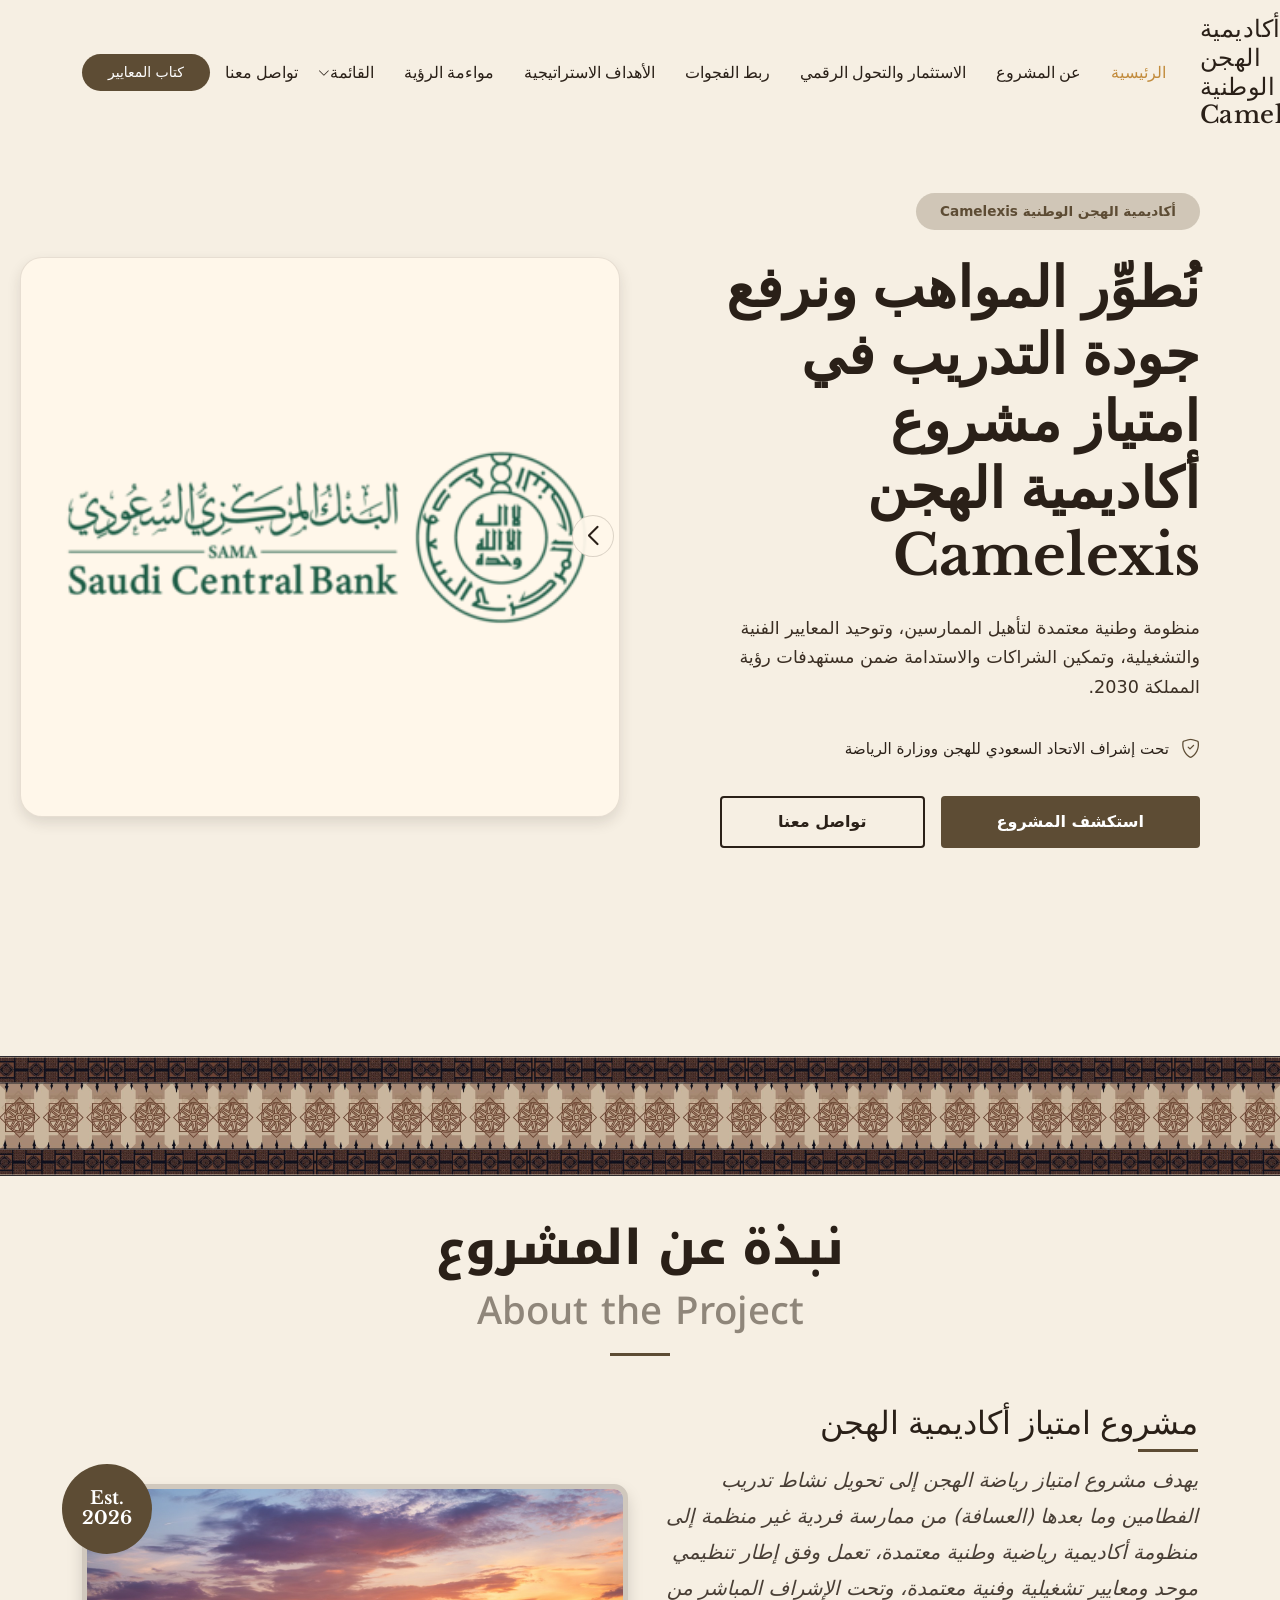
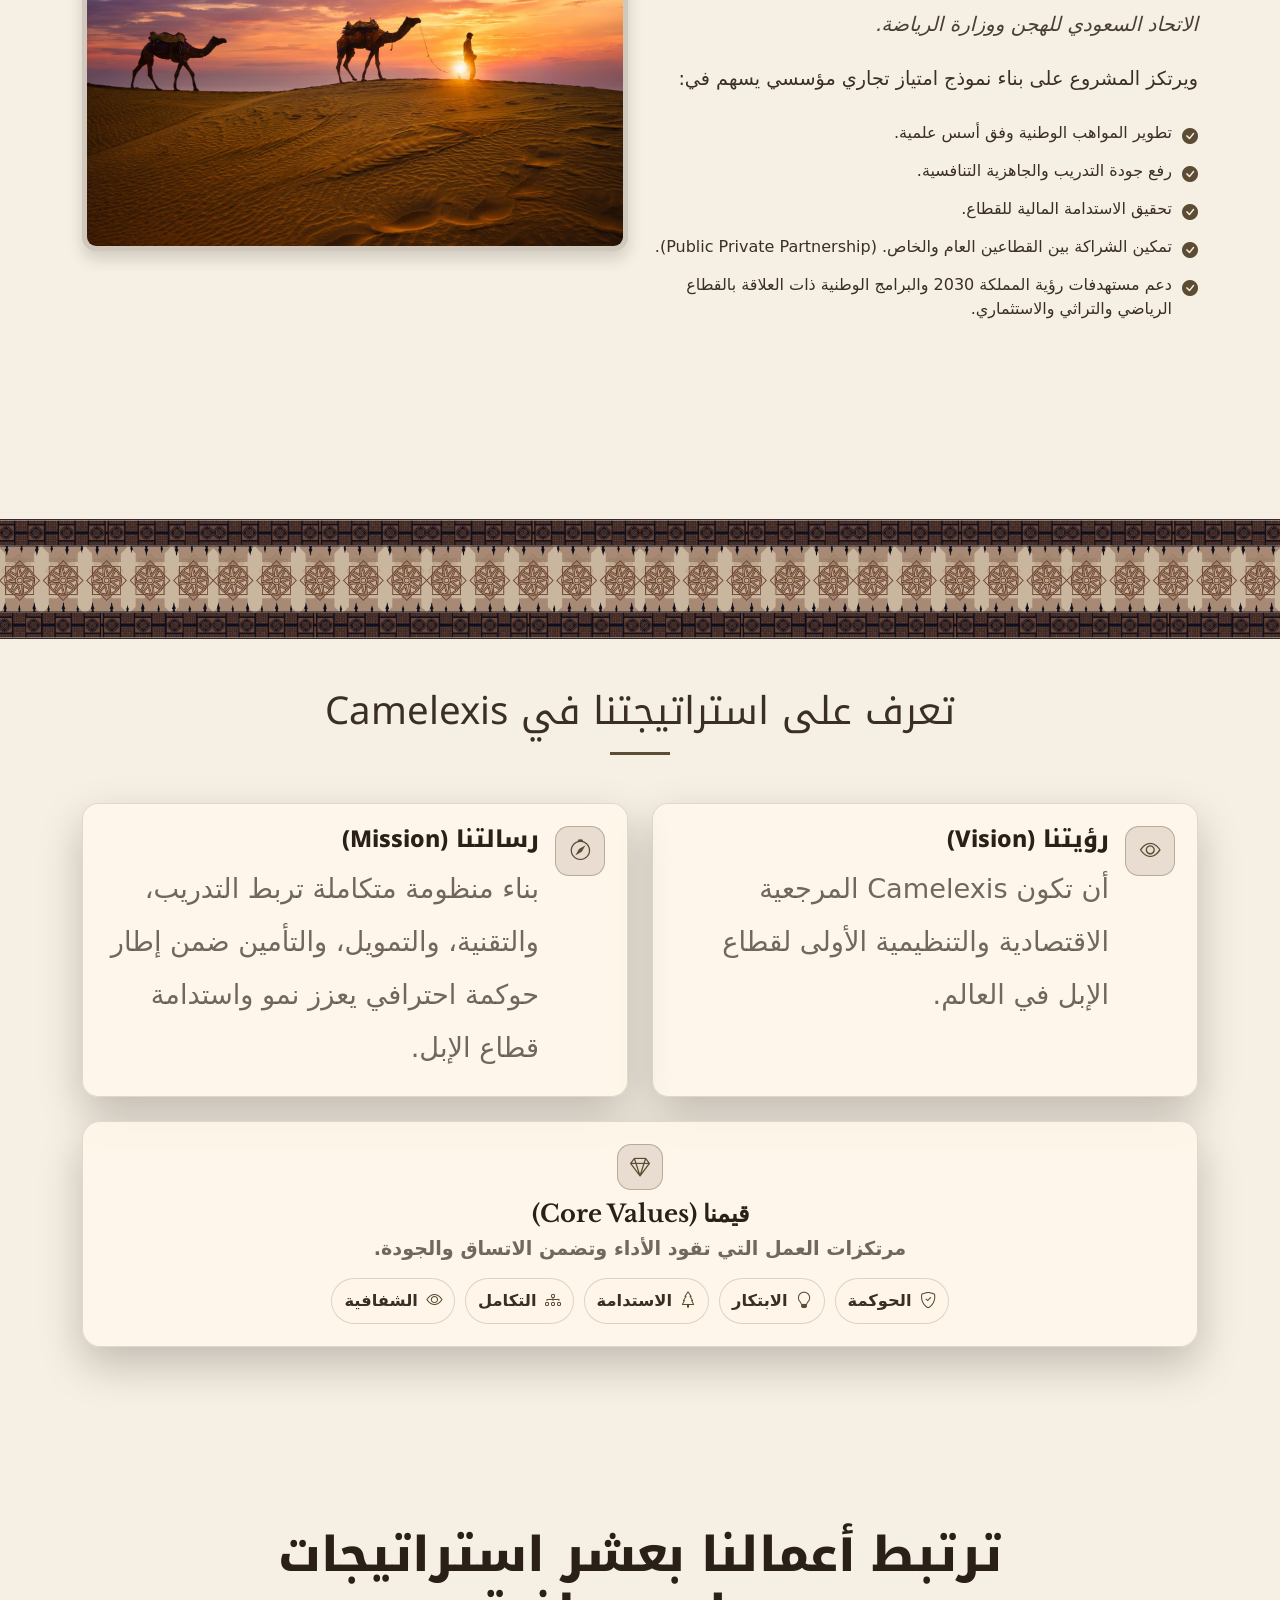
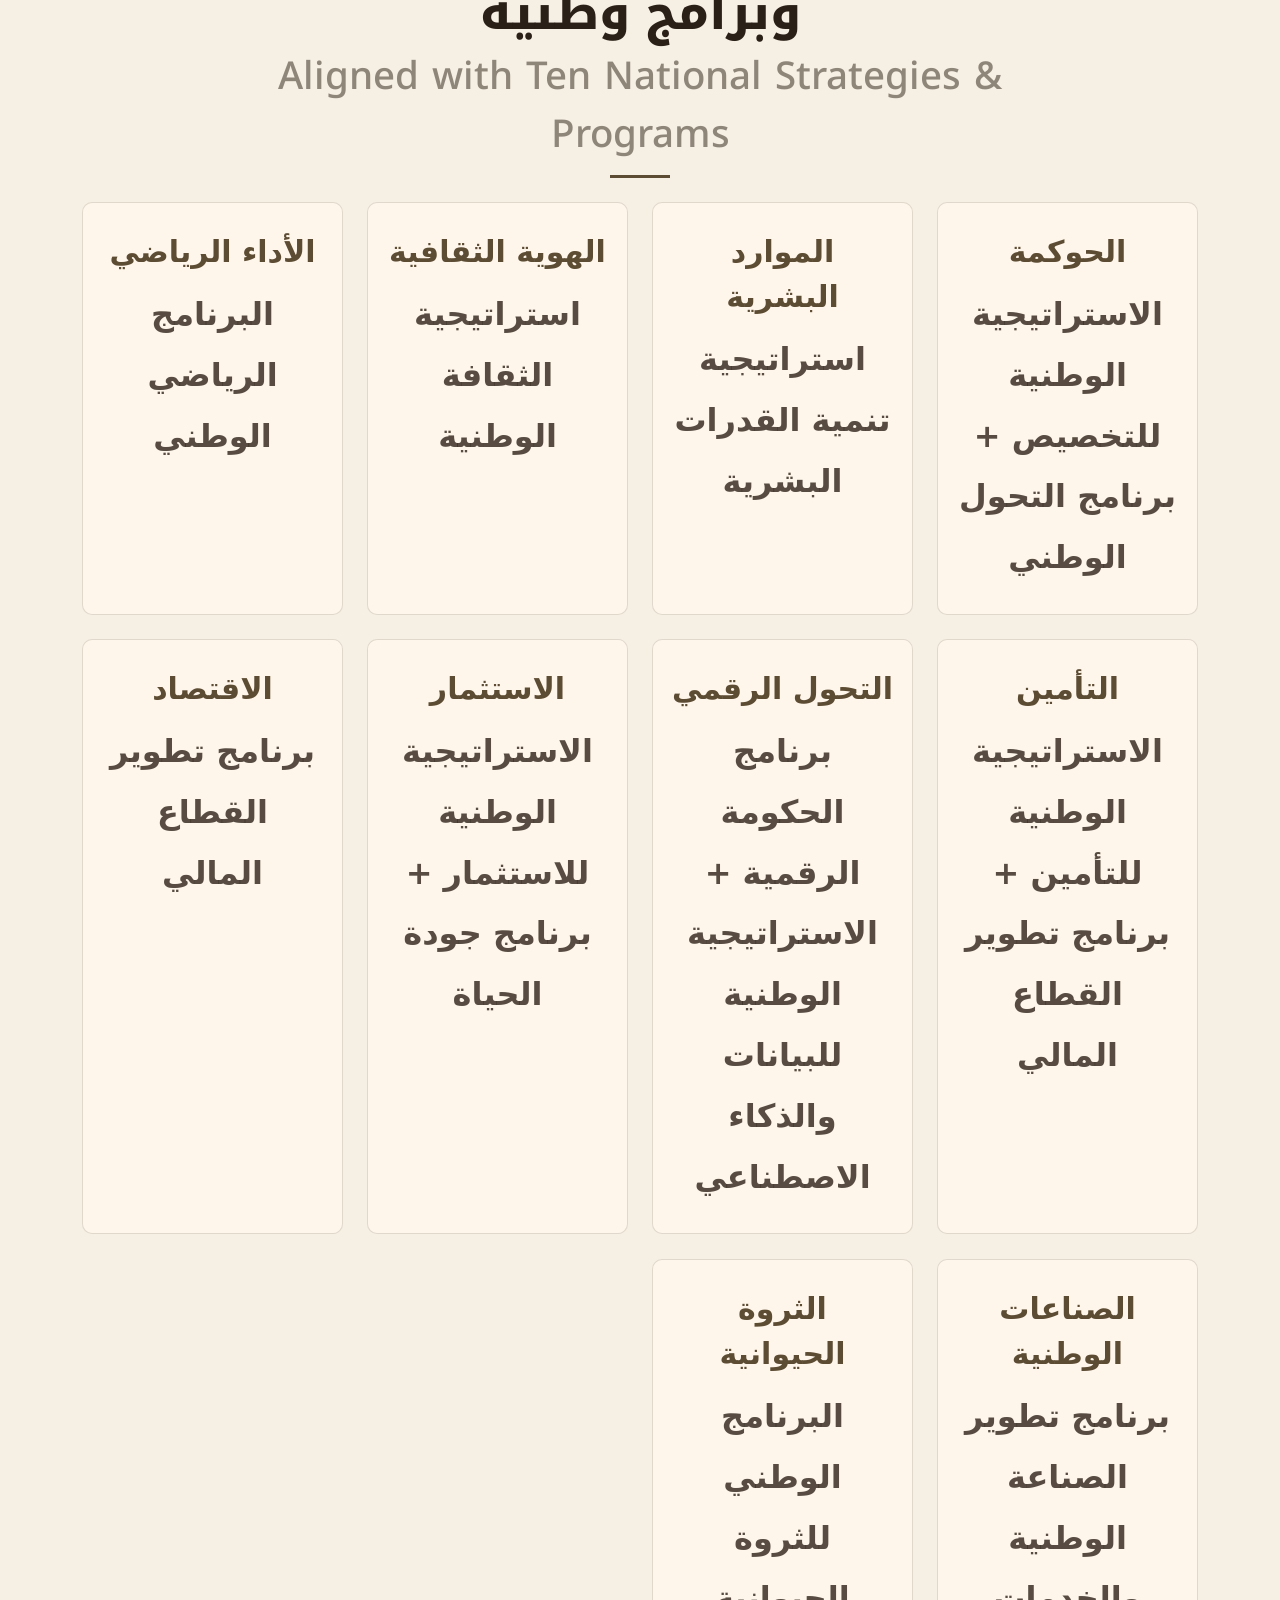
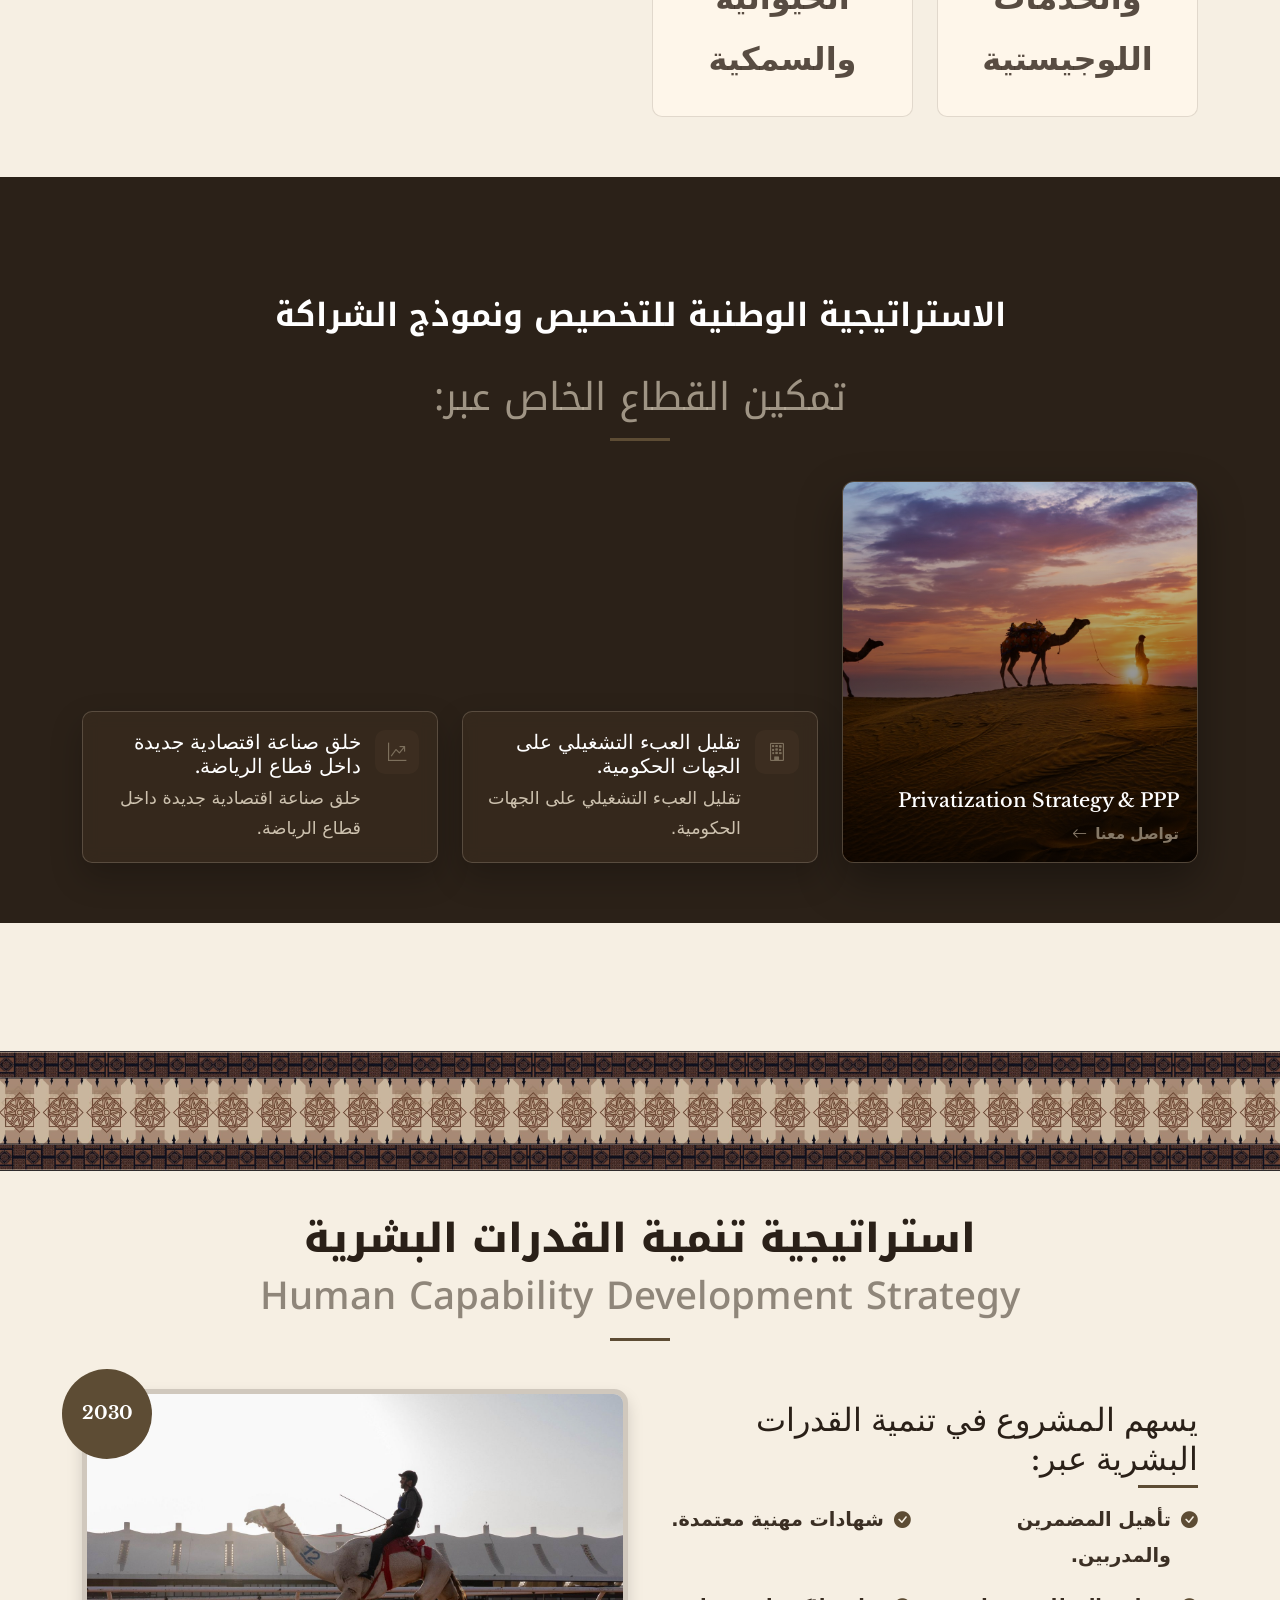
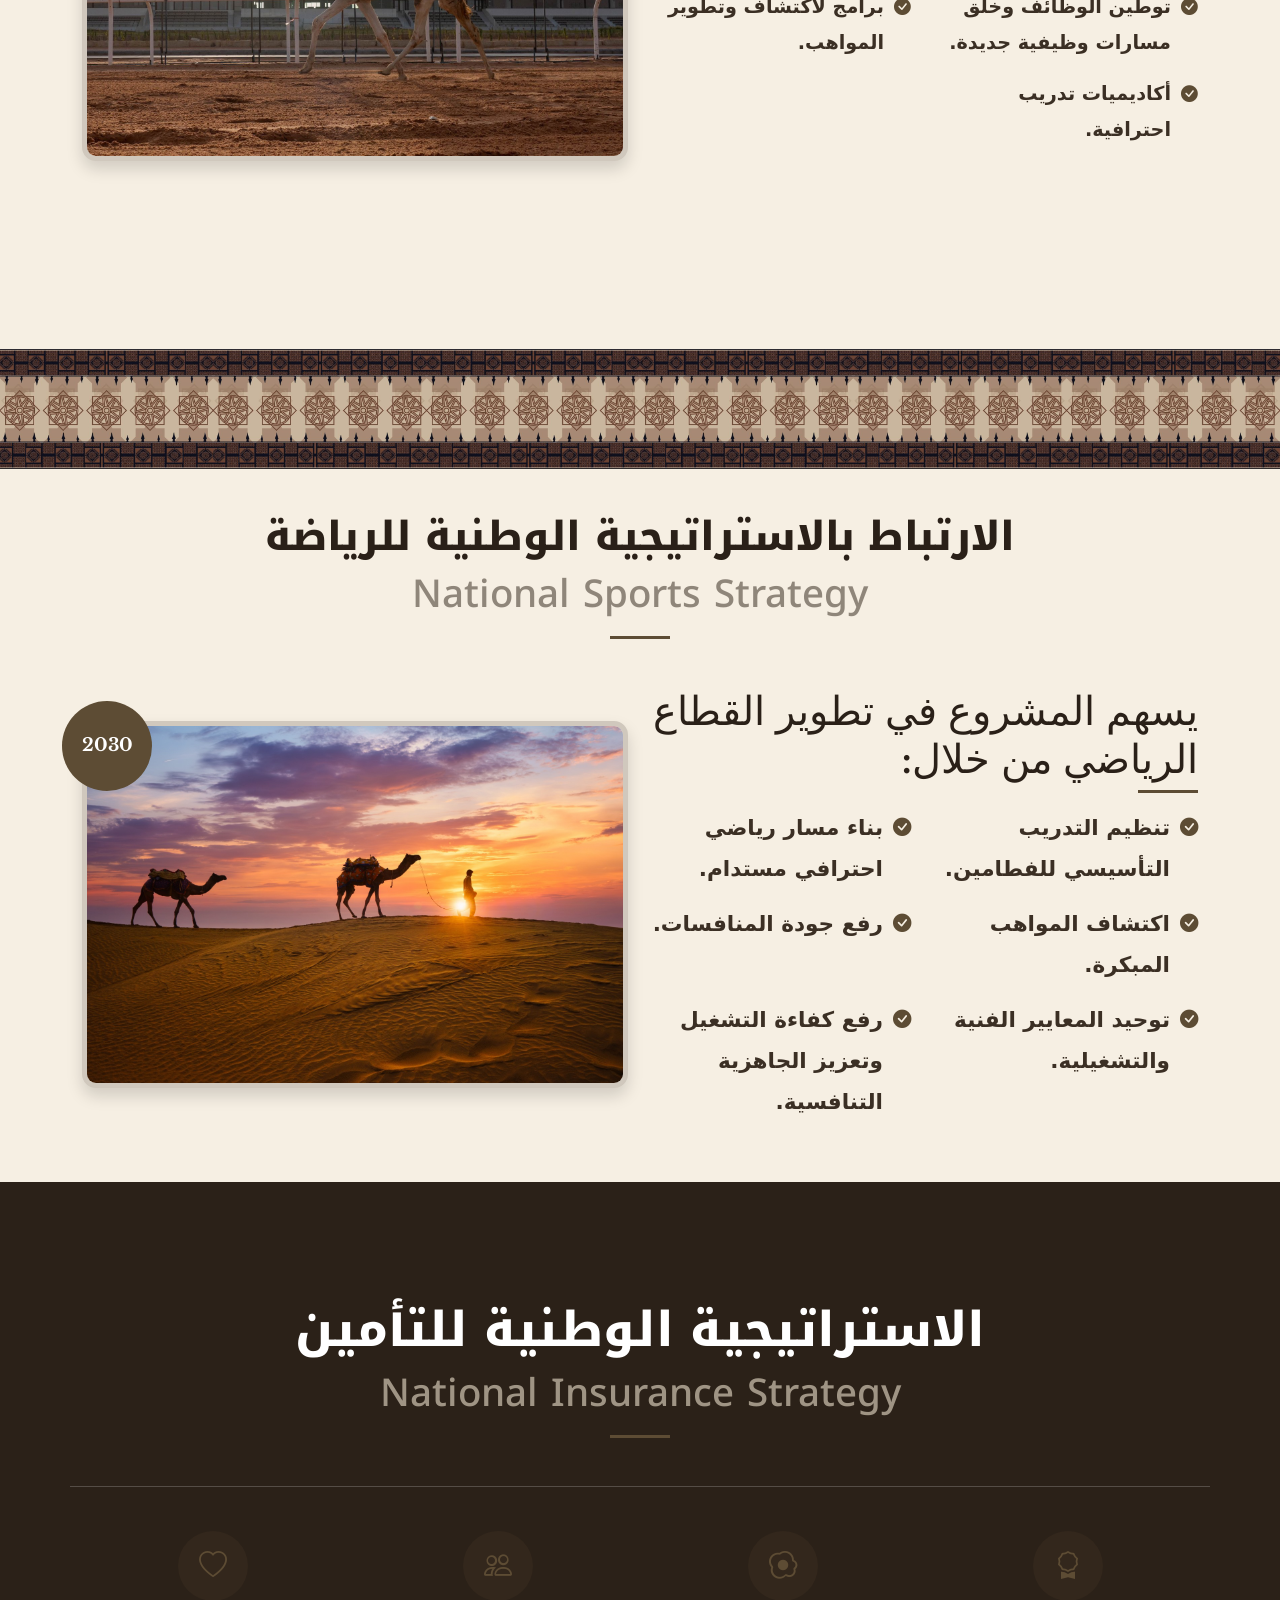
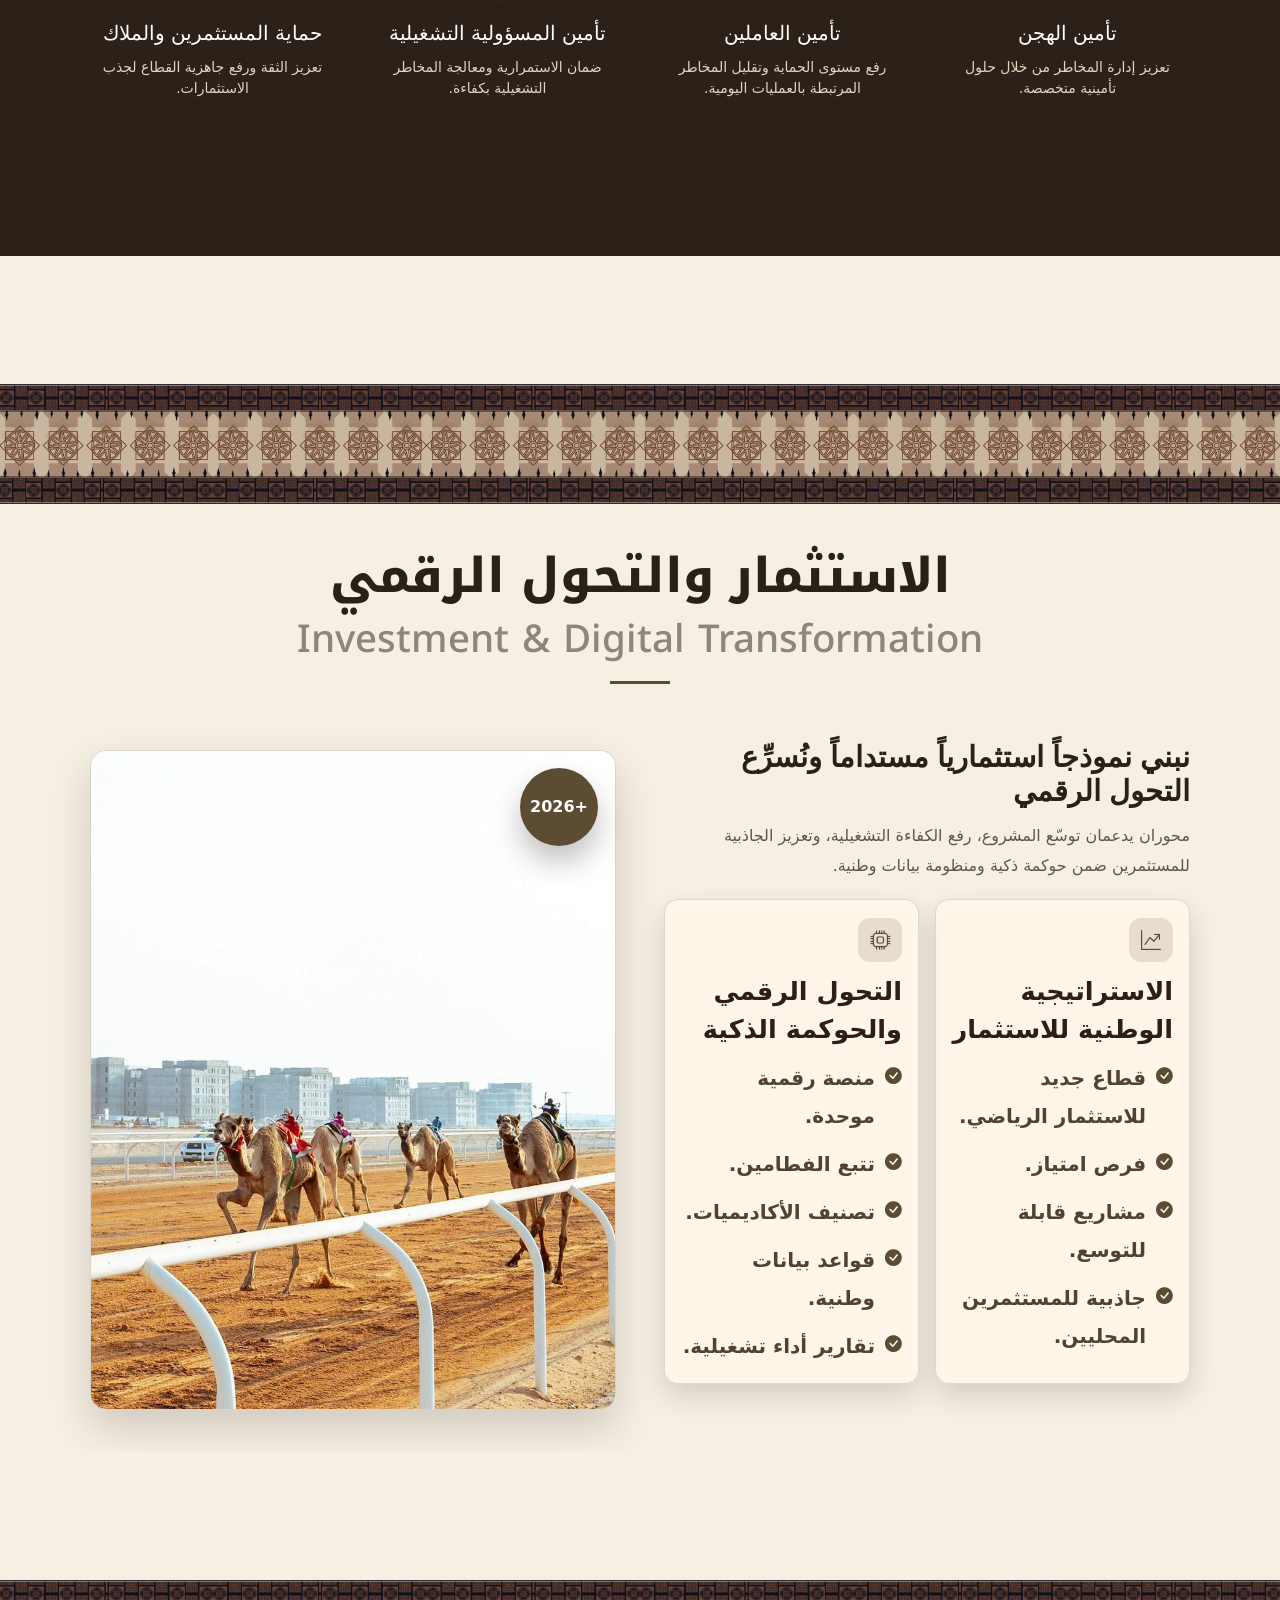
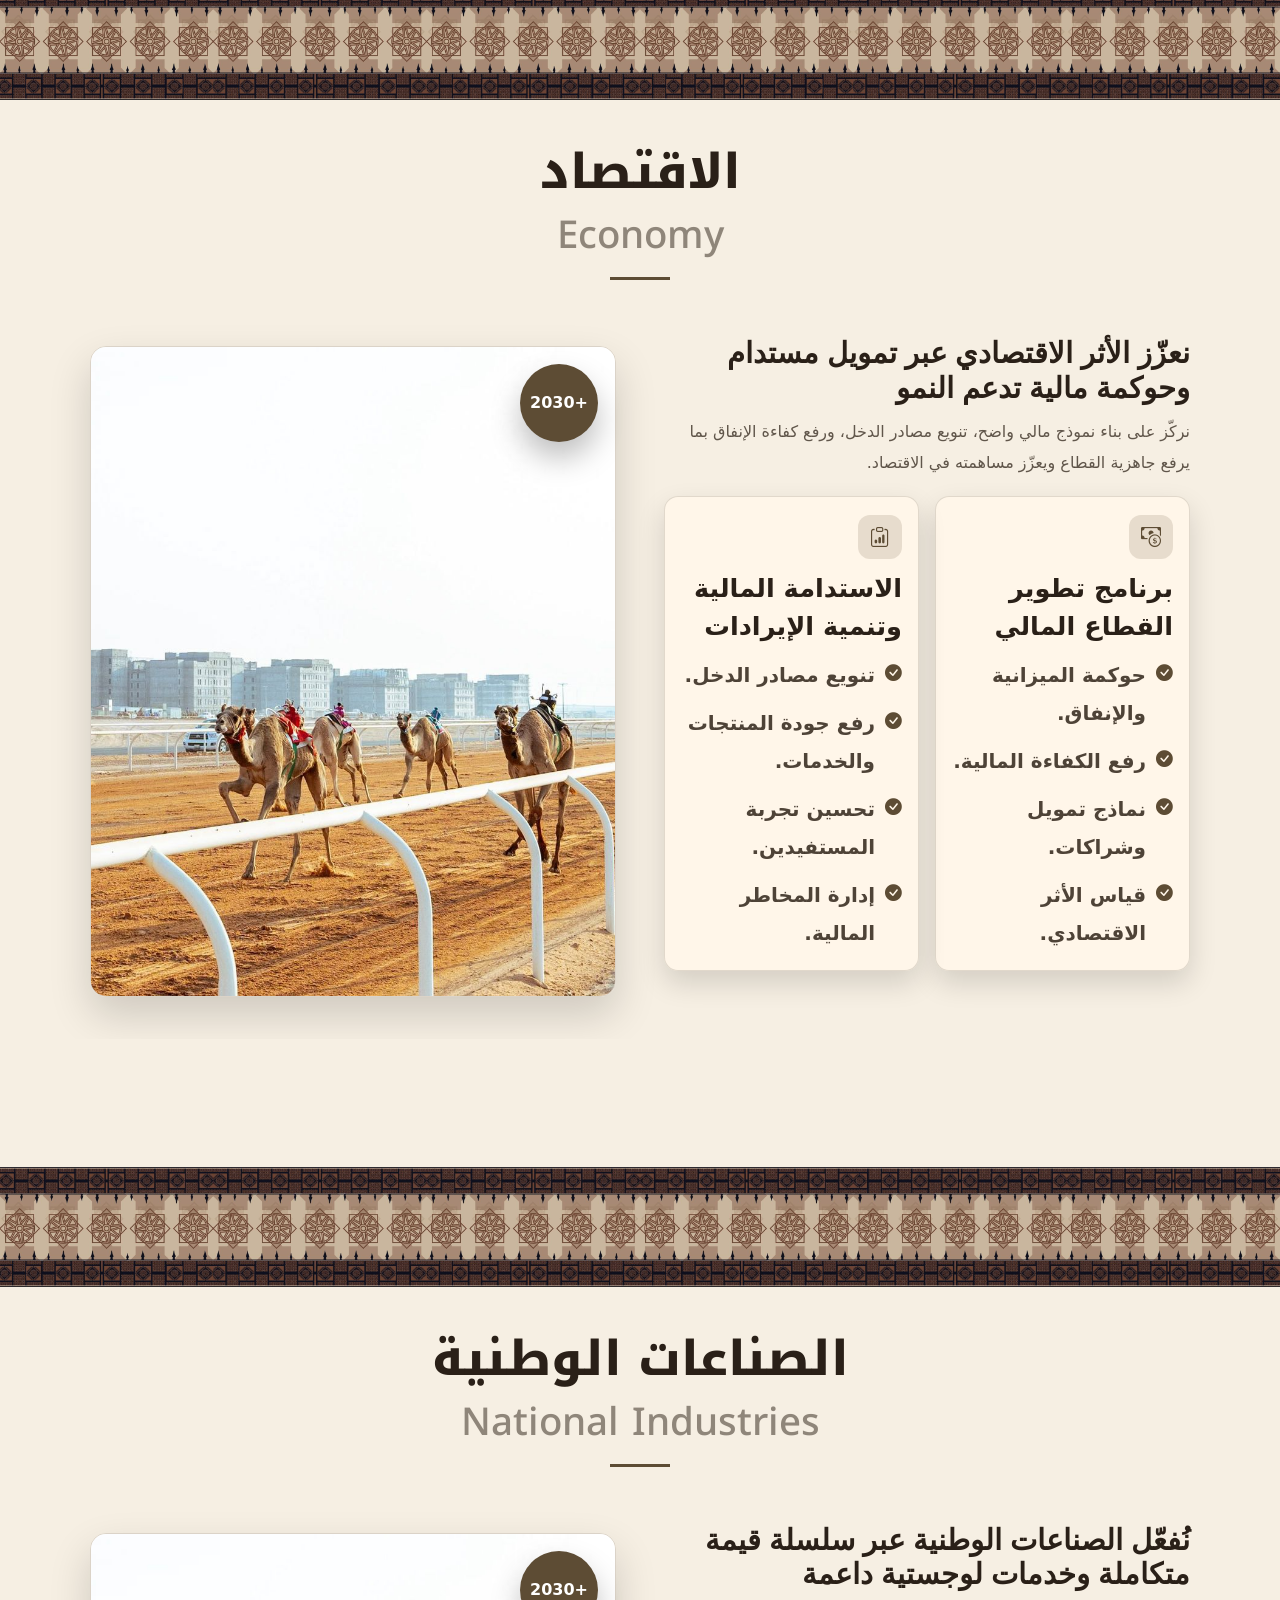
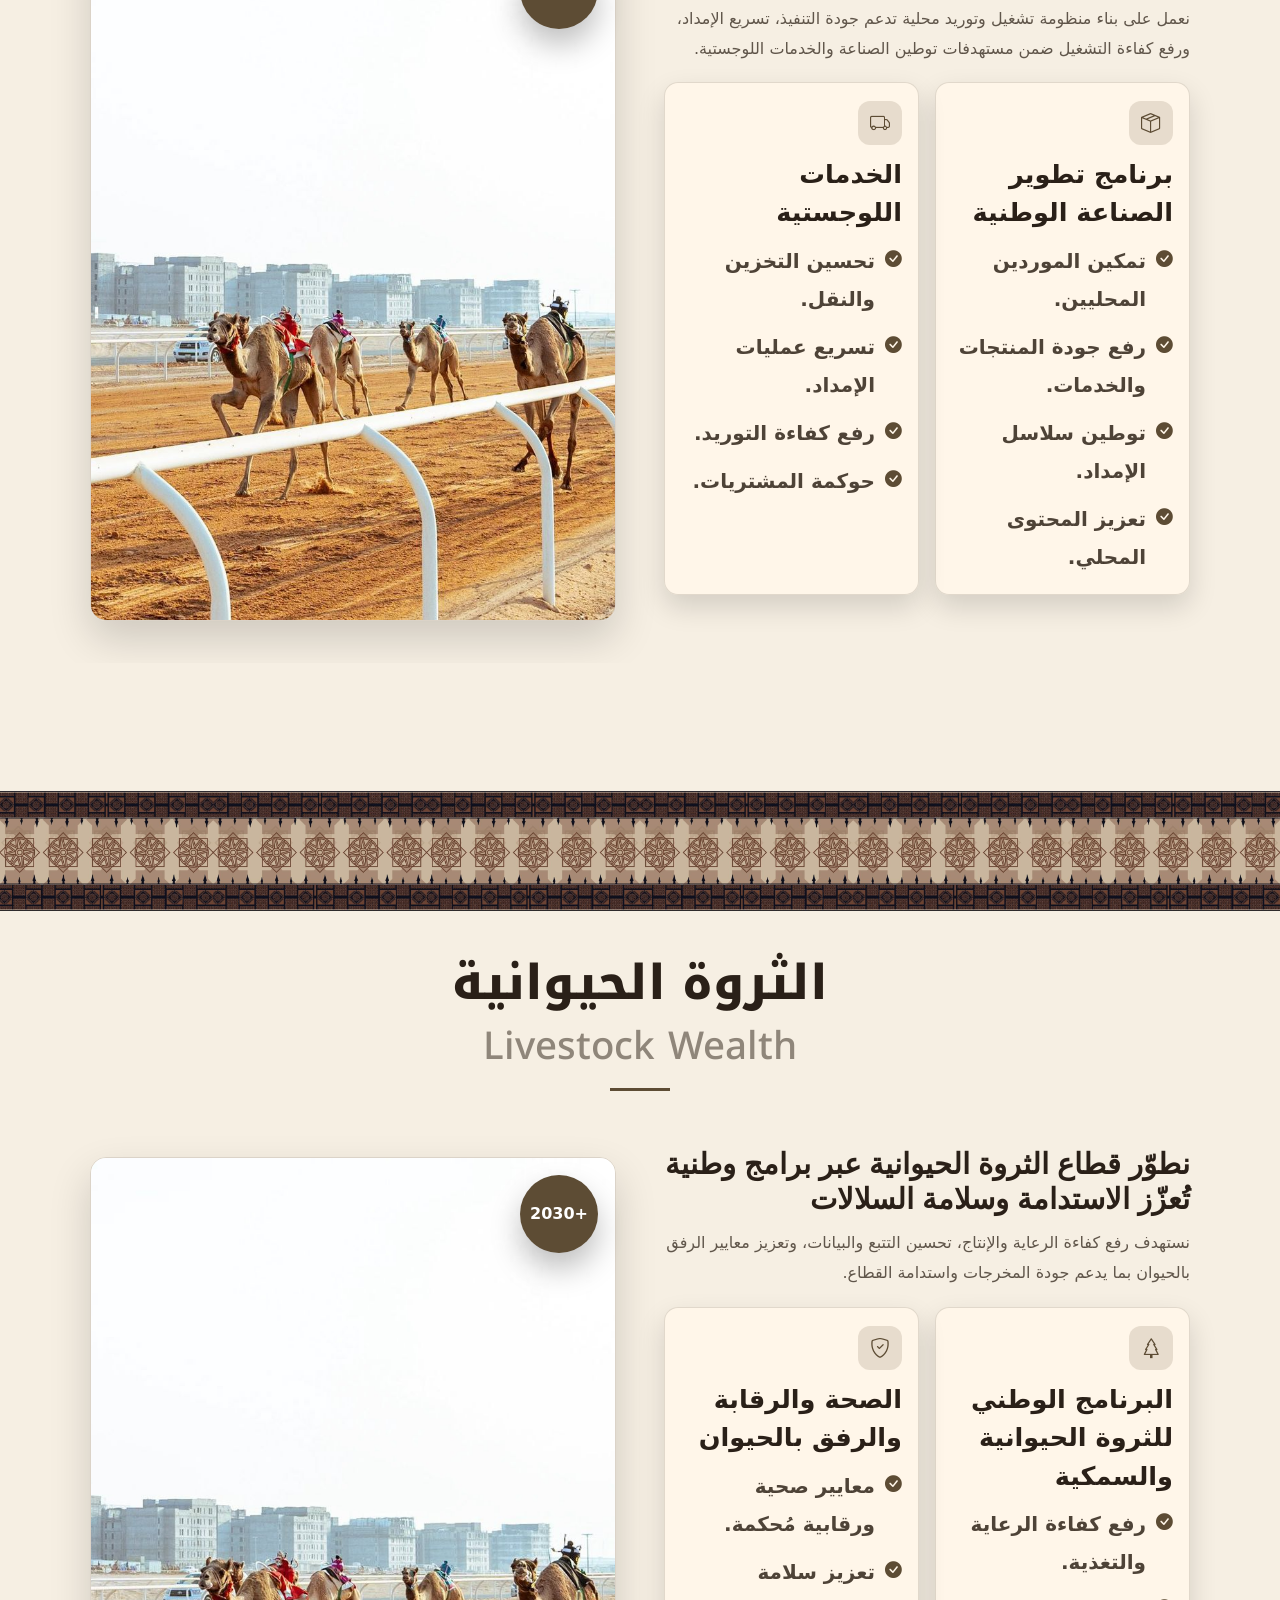
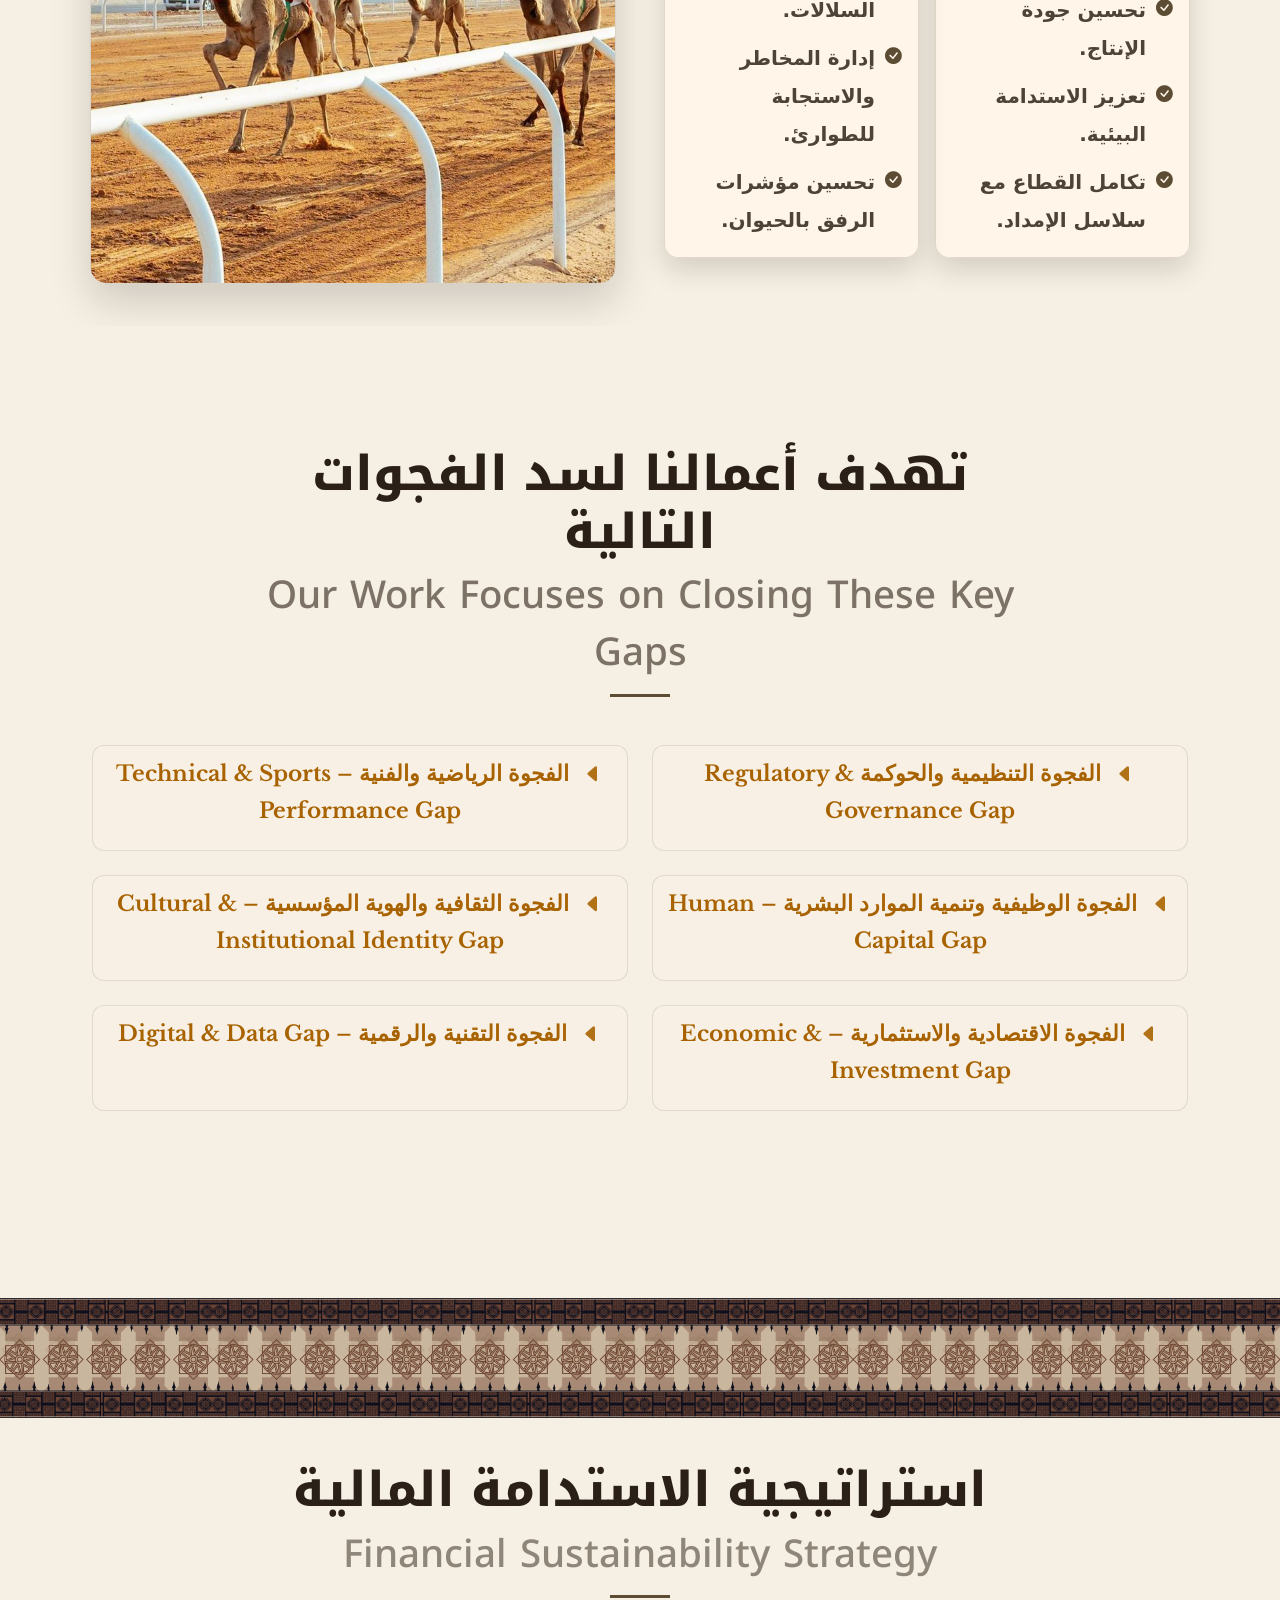
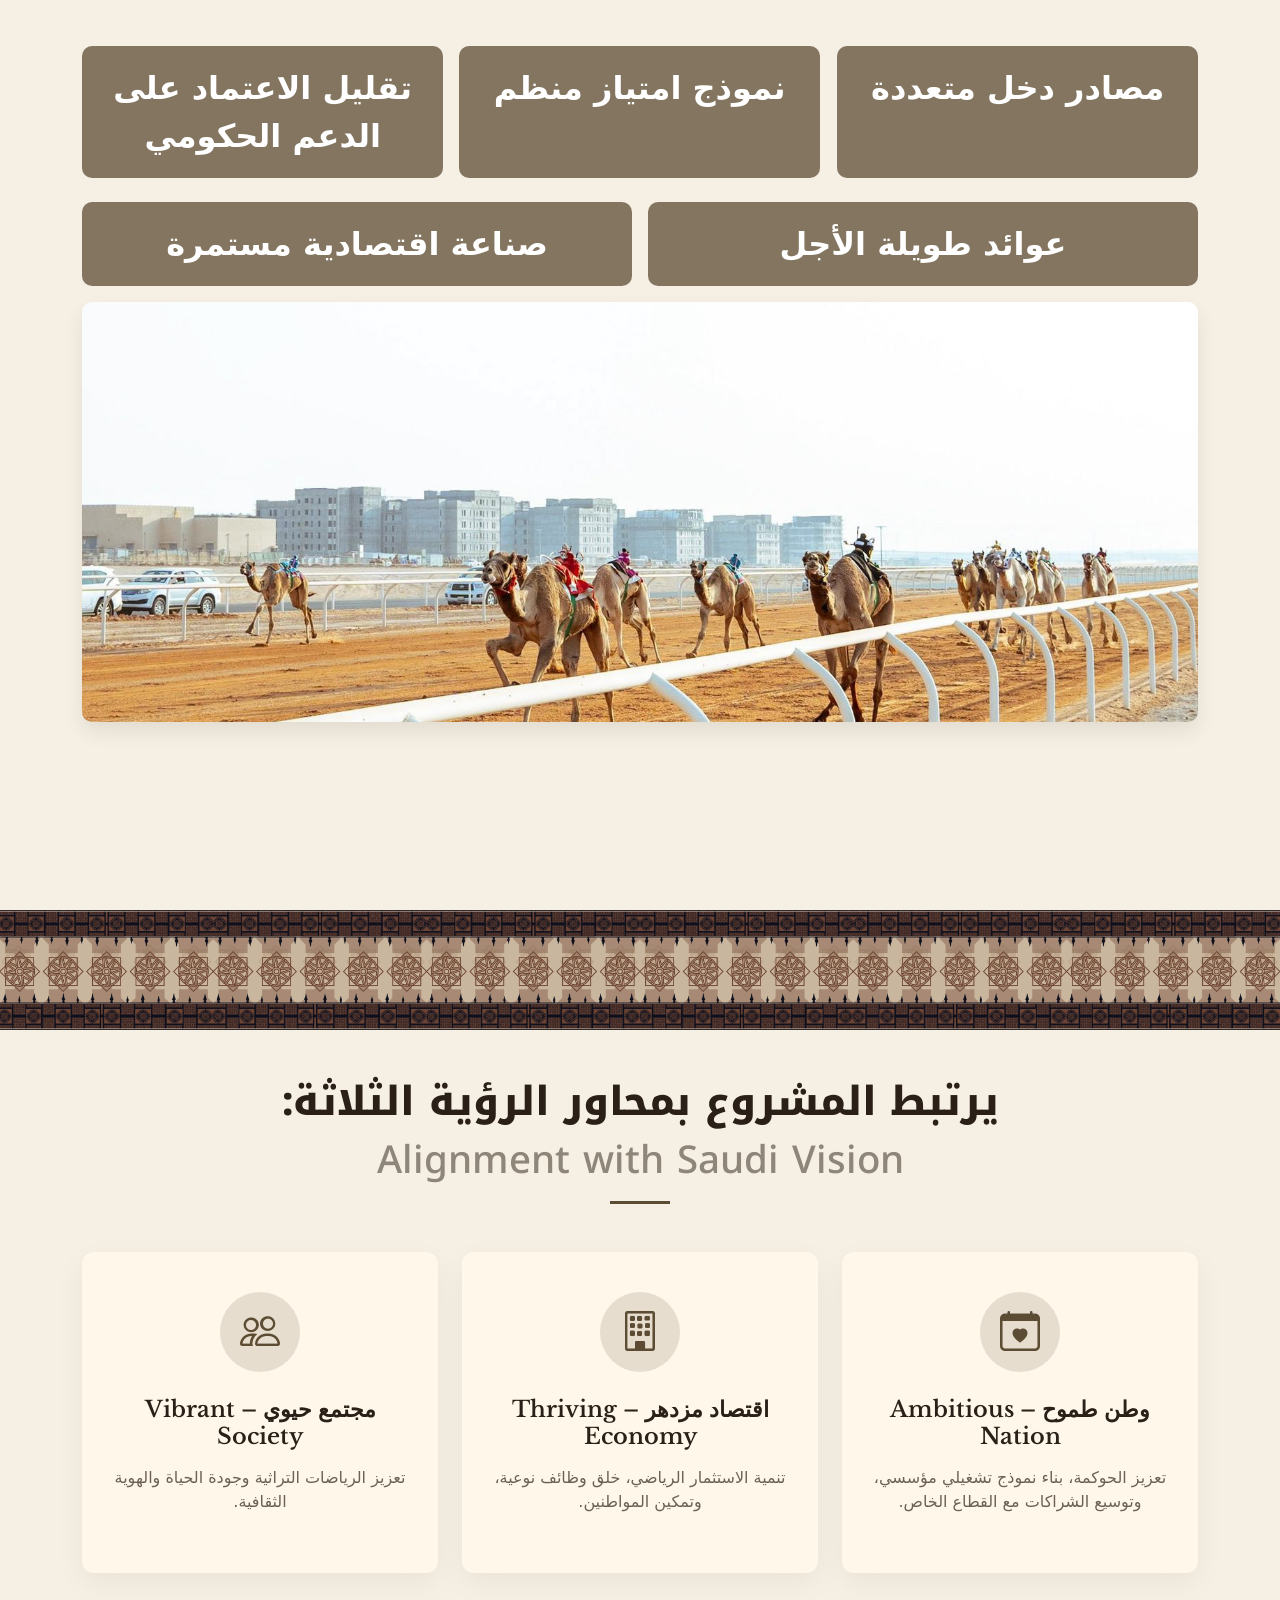
==== commit 11685ba2: "Update section order and Camelexis text sizing" ====
--- a/index.html
+++ b/index.html
@@ -246,7 +246,7 @@
             <div class="camelexis-card">
               <div class="camelexis-card__icon" aria-hidden="true"><i class="bi bi-eye"></i></div>
               <div class="camelexis-card__body">
-                <h3 class="camelexis-card__title">الرؤية (Vision)</h3>
+                <h3 class="camelexis-card__title">رؤيتنا (Vision)</h3>
                 <p class="camelexis-card__text">أن تكون Camelexis المرجعية الاقتصادية والتنظيمية الأولى لقطاع الإبل في العالم.</p>
               </div>
             </div>
@@ -256,7 +256,7 @@
             <div class="camelexis-card">
               <div class="camelexis-card__icon" aria-hidden="true"><i class="bi bi-compass"></i></div>
               <div class="camelexis-card__body">
-                <h3 class="camelexis-card__title">الرسالة (Mission)</h3>
+                <h3 class="camelexis-card__title">رسالتنا (Mission)</h3>
                 <p class="camelexis-card__text">بناء منظومة متكاملة تربط التدريب، والتقنية، والتمويل، والتأمين ضمن إطار حوكمة احترافي يعزز نمو واستدامة قطاع الإبل.</p>
               </div>
             </div>
@@ -267,7 +267,7 @@
               <div class="camelexis-values__header">
                 <div class="camelexis-values__icon" aria-hidden="true"><i class="bi bi-gem"></i></div>
                 <div>
-                  <h3 class="camelexis-values__title">القيم (Core Values)</h3>
+                  <h3 class="camelexis-values__title">قيمنا (Core Values)</h3>
                   <p class="camelexis-values__subtitle">مرتكزات العمل التي تقود الأداء وتضمن الاتساق والجودة.</p>
                 </div>
               </div>
@@ -373,7 +373,356 @@
     </section>
 
 
+       <!-- Services Section -->
+    <section id="services" class="services section dark-background" dir="rtl" lang="ar">
+
+      <!-- Section Title -->
+      <div class="container section-title" data-aos="fade-up">
+        <h2>الاستراتيجية الوطنية للتخصيص ونموذج الشراكة</h2>
+        <p>تمكين القطاع الخاص عبر:</p>
+      </div><!-- End Section Title -->
+
+      <div class="container" data-aos="fade-up" data-aos-delay="100">
+
+        <div class="row gy-4 align-items-stretch">
+
+          <div class="col-lg-4" data-aos="fade-right" data-aos-delay="100">
+            <div class="services-image">
+              <img src="assets/img/camel/WhatsApp%20Image%202026-02-21%20at%2008.43.47.jpeg" alt="" class="img-fluid">
+              <div class="image-overlay">
+                <h3>Privatization Strategy &amp; PPP</h3>
+                <a href="kitab-maaer.html" class="overlay-link">تواصل معنا <i class="bi bi-arrow-left"></i></a>
+              </div>
+            </div>
+          </div>
+
+          <div class="col-lg-8">
+            <div class="row g-4">
+
+              <div class="col-md-6" data-aos="fade-up" data-aos-delay="100">
+                <div class="service-item">
+                  <div class="service-icon">
+                    <i class="bi bi-diagram-3"></i>
+                  </div>
+                  <div class="service-body">
+                    <h4>نموذج الشراكة بين القطاعين العام والخاص (Public Private Partnership).</h4>
+                    <p>نموذج الشراكة بين القطاعين العام والخاص (Public Private Partnership).</p>
+                  </div>
+                </div>
+              </div><!-- End Service -->
+
+              <div class="col-md-6" data-aos="fade-up" data-aos-delay="200">
+                <div class="service-item">
+                  <div class="service-icon">
+                    <i class="bi bi-speedometer2"></i>
+                  </div>
+                  <div class="service-body">
+                    <h4>تشغيل عالي الكفاءة.</h4>
+                    <p>تشغيل عالي الكفاءة.</p>
+                  </div>
+                </div>
+              </div><!-- End Service -->
+
+              <div class="col-md-6" data-aos="fade-up" data-aos-delay="300">
+                <div class="service-item">
+                  <div class="service-icon">
+                    <i class="bi bi-building"></i>
+                  </div>
+                  <div class="service-body">
+                    <h4>تقليل العبء التشغيلي على الجهات الحكومية.</h4>
+                    <p>تقليل العبء التشغيلي على الجهات الحكومية.</p>
+                  </div>
+                </div>
+              </div><!-- End Service -->
+
+              <div class="col-md-6" data-aos="fade-up" data-aos-delay="400">
+                <div class="service-item">
+                  <div class="service-icon">
+                    <i class="bi bi-graph-up-arrow"></i>
+                  </div>
+                  <div class="service-body">
+                    <h4>خلق صناعة اقتصادية جديدة داخل قطاع الرياضة.</h4>
+                    <p>خلق صناعة اقتصادية جديدة داخل قطاع الرياضة.</p>
+                  </div>
+                </div>
+              </div><!-- End Service -->
+
+              
+
+            </div>
+          </div>
+
+        </div>
+
+      </div>
+
+
+
+    </section><!-- /Services Section -->
+
+
    
+
+
+     <!-- About Section -->
+    <section id="human-capability-development" class="about section" dir="rtl" lang="ar">
+
+      <div class="container" data-aos="fade-up" data-aos-delay="100">
+
+        <div class="intro-text text-center mb-5" data-aos="fade-up" data-aos-delay="150">
+          <h2 style="font-size: 2.5rem;">استراتيجية تنمية القدرات البشرية</h2>
+          <p>Human Capability Development Strategy</p>
+        </div>
+
+        <div class="row align-items-center gy-4">
+          <div class="col-lg-6" data-aos="fade-up" data-aos-delay="200">
+            <div class="about-content">
+              <h3>يسهم المشروع في تنمية القدرات البشرية عبر:</h3>
+
+              <ul class="mt-4 icon-list">
+                <li><i class="bi bi-check-circle-fill" aria-hidden="true"></i><span>تأهيل المضمرين والمدربين.</span></li>
+                <li><i class="bi bi-check-circle-fill" aria-hidden="true"></i><span>شهادات مهنية معتمدة.</span></li>
+                <li><i class="bi bi-check-circle-fill" aria-hidden="true"></i><span>توطين الوظائف وخلق مسارات وظيفية جديدة.</span></li>
+                <li><i class="bi bi-check-circle-fill" aria-hidden="true"></i><span>برامج لاكتشاف وتطوير المواهب.</span></li>
+                <li><i class="bi bi-check-circle-fill" aria-hidden="true"></i><span>أكاديميات تدريب احترافية.</span></li>
+            
+              </ul>
+            </div>
+          </div>
+
+          <div class="col-lg-6" data-aos="zoom-in" data-aos-delay="300">
+            <div class="about-image-wrapper">
+              <img src="assets/img/camel/WhatsApp%20Image%202026-02-21%20at%2008.43.49.jpeg" class="img-fluid main-image shadow" alt="National Sports Strategy">
+            
+              <span class="establishment-year d-flex align-items-center justify-content-center text-center">2030</span>
+            </div>
+          </div>
+        </div>
+
+      </div>
+
+    </section><!-- /About Section -->
+
+
+     <!-- About Section -->
+    <section id="national-sports-strategy" class="about section" dir="rtl" lang="ar">
+
+      <div class="container" data-aos="fade-up" data-aos-delay="100">
+
+        <div class="intro-text text-center mb-5" data-aos="fade-up" data-aos-delay="150">
+          <h2 style="font-size: 2.5rem;">الارتباط بالاستراتيجية الوطنية للرياضة</h2>
+          <p>National Sports Strategy</p>
+        </div>
+
+        <div class="row align-items-center gy-4">
+          <div class="col-lg-6" data-aos="fade-up" data-aos-delay="200">
+            <div class="about-content">
+              <h3>يسهم المشروع في تطوير القطاع الرياضي من خلال:</h3>
+
+              <ul class="mt-4 icon-list">
+                <li><i class="bi bi-check-circle-fill" aria-hidden="true"></i><span>تنظيم التدريب التأسيسي للفطامين.</span></li>
+                <li><i class="bi bi-check-circle-fill" aria-hidden="true"></i><span>بناء مسار رياضي احترافي مستدام.</span></li>
+                <li><i class="bi bi-check-circle-fill" aria-hidden="true"></i><span>اكتشاف المواهب المبكرة.</span></li>
+                <li><i class="bi bi-check-circle-fill" aria-hidden="true"></i><span>رفع جودة المنافسات.</span></li>
+                <li><i class="bi bi-check-circle-fill" aria-hidden="true"></i><span>توحيد المعايير الفنية والتشغيلية.</span></li>
+                <li><i class="bi bi-check-circle-fill" aria-hidden="true"></i><span>رفع كفاءة التشغيل وتعزيز الجاهزية التنافسية.</span></li>
+              </ul>
+            </div>
+          </div>
+
+          <div class="col-lg-6" data-aos="zoom-in" data-aos-delay="300">
+            <div class="about-image-wrapper">
+              <img src="assets/img/camel/WhatsApp%20Image%202026-02-21%20at%2008.43.47.jpeg" class="img-fluid main-image shadow" alt="National Sports Strategy">
+             
+              <span class="establishment-year d-flex align-items-center justify-content-center text-center">2030</span>
+            </div>
+          </div>
+        </div>
+
+      </div>
+
+    </section><!-- /About Section -->
+
+
+    <section id="about-features" class="about section about-features dark-background" dir="rtl" lang="ar">
+      <div class="container" data-aos="fade-up" data-aos-delay="100">
+
+        <div class="intro-text text-center mb-5" data-aos="fade-up" data-aos-delay="150">
+          <h2>الاستراتيجية الوطنية للتأمين</h2>
+          <p>National Insurance Strategy</p>
+        </div>
+
+        <div class="row pt-4 features-section">
+          <div class="col-lg-3 col-md-6 mb-4" data-aos="fade-up" data-aos-delay="200">
+            <div class="feature-box">
+              <div class="feature-icon">
+                <i class="bi bi-award"></i>
+              </div>
+              <h4>تأمين الهجن</h4>
+              <p>تعزيز إدارة المخاطر من خلال حلول تأمينية متخصصة.</p>
+            </div>
+          </div>
+
+          <div class="col-lg-3 col-md-6 mb-4" data-aos="fade-up" data-aos-delay="300">
+            <div class="feature-box">
+              <div class="feature-icon">
+                <i class="bi bi-egg-fried"></i>
+              </div>
+              <h4>تأمين العاملين</h4>
+              <p>رفع مستوى الحماية وتقليل المخاطر المرتبطة بالعمليات اليومية.</p>
+            </div>
+          </div>
+
+          <div class="col-lg-3 col-md-6 mb-4" data-aos="fade-up" data-aos-delay="400">
+            <div class="feature-box">
+              <div class="feature-icon">
+                <i class="bi bi-people"></i>
+              </div>
+              <h4>تأمين المسؤولية التشغيلية</h4>
+              <p>ضمان الاستمرارية ومعالجة المخاطر التشغيلية بكفاءة.</p>
+            </div>
+          </div>
+
+          <div class="col-lg-3 col-md-6 mb-4" data-aos="fade-up" data-aos-delay="500">
+            <div class="feature-box">
+              <div class="feature-icon">
+                <i class="bi bi-heart"></i>
+              </div>
+              <h4>حماية المستثمرين والملاك</h4>
+              <p>تعزيز الثقة ورفع جاهزية القطاع لجذب الاستثمارات.</p>
+            </div>
+          </div>
+        </div>
+
+        <div class="text-center mt-4" data-aos="fade-up" data-aos-delay="600">
+          <h4 class="mb-0">رفع موثوقية القطاع</h4>
+        </div>
+
+      </div>
+    </section>
+
+
+    <section id="investment-and-digital" class="section investment-and-digital" dir="rtl" lang="ar">
+      <div class="container" data-aos="fade-up" data-aos-delay="100">
+
+        <div class="intro-text text-center mb-5" data-aos="fade-up" data-aos-delay="150">
+          <h2>الاستثمار والتحول الرقمي</h2>
+          <p>Investment & Digital Transformation</p>
+        </div>
+
+        <div class="investment-digital" data-aos="fade-up" data-aos-delay="180">
+          <div class="row g-5 align-items-stretch">
+           
+
+            <div class="col-lg-6">
+              <div class="investment-digital__content" data-aos="fade-up" data-aos-delay="260">
+            
+                <h3 class="investment-digital__title" style="font-size: 1.8rem;">نبني نموذجاً استثمارياً مستداماً ونُسرِّع التحول الرقمي</h3>
+                <p class="investment-digital__desc">محوران يدعمان توسّع المشروع، رفع الكفاءة التشغيلية، وتعزيز الجاذبية للمستثمرين ضمن حوكمة ذكية ومنظومة بيانات وطنية.</p>
+
+                <div class="row g-3 investment-digital__features" data-aos="fade-up" data-aos-delay="300">
+                  <div class="col-md-6">
+                    <div class="investment-digital__feature">
+                      <div class="investment-digital__feature-icon" aria-hidden="true"><i class="bi bi-graph-up-arrow"></i></div>
+                      <div class="investment-digital__feature-title">الاستراتيجية الوطنية للاستثمار</div>
+                      <ul class="icon-list investment-digital__feature-list">
+                        <li><i class="bi bi-check-circle-fill" aria-hidden="true"></i><span>قطاع جديد للاستثمار الرياضي.</span></li>
+                        <li><i class="bi bi-check-circle-fill" aria-hidden="true"></i><span>فرص امتياز.</span></li>
+                        <li><i class="bi bi-check-circle-fill" aria-hidden="true"></i><span>مشاريع قابلة للتوسع.</span></li>
+                        <li><i class="bi bi-check-circle-fill" aria-hidden="true"></i><span>جاذبية للمستثمرين المحليين.</span></li>
+                      </ul>
+                    </div>
+                  </div>
+
+                  <div class="col-md-6">
+                    <div class="investment-digital__feature">
+                      <div class="investment-digital__feature-icon" aria-hidden="true"><i class="bi bi-cpu"></i></div>
+                      <div class="investment-digital__feature-title">التحول الرقمي والحوكمة الذكية</div>
+                      <ul class="icon-list investment-digital__feature-list">
+                        <li><i class="bi bi-check-circle-fill" aria-hidden="true"></i><span>منصة رقمية موحدة.</span></li>
+                        <li><i class="bi bi-check-circle-fill" aria-hidden="true"></i><span>تتبع الفطامين.</span></li>
+                        <li><i class="bi bi-check-circle-fill" aria-hidden="true"></i><span>تصنيف الأكاديميات.</span></li>
+                        <li><i class="bi bi-check-circle-fill" aria-hidden="true"></i><span>قواعد بيانات وطنية.</span></li>
+                        <li><i class="bi bi-check-circle-fill" aria-hidden="true"></i><span>تقارير أداء تشغيلية.</span></li>
+                      </ul>
+                    </div>
+                  </div>
+                </div>
+              </div>
+            </div>
+
+
+             <div class="col-lg-6">
+              <div class="investment-digital__media" data-aos="zoom-in" data-aos-delay="220">
+                <img src="assets/img/camel/WhatsApp%20Image%202026-02-21%20at%2008.43.49%20(1).jpeg" class="investment-digital__img investment-digital__img--main" alt="Camel Academy">
+               
+                <div class="investment-digital__badge">+2026</div>
+              </div>
+            </div>
+          </div>
+        </div>
+
+      </div>
+    </section>
+
+
+    <section id="economy" class="section investment-and-digital" dir="rtl" lang="ar">
+      <div class="container" data-aos="fade-up" data-aos-delay="100">
+
+        <div class="intro-text text-center mb-5" data-aos="fade-up" data-aos-delay="150">
+          <h2>الاقتصاد</h2>
+          <p>Economy</p>
+        </div>
+
+        <div class="investment-digital" data-aos="fade-up" data-aos-delay="180">
+          <div class="row g-5 align-items-stretch">
+
+            <div class="col-lg-6">
+              <div class="investment-digital__content" data-aos="fade-up" data-aos-delay="260">
+                <h3 class="investment-digital__title" style="font-size: 1.8rem;">نعزّز الأثر الاقتصادي عبر تمويل مستدام وحوكمة مالية تدعم النمو</h3>
+                <p class="investment-digital__desc">نركّز على بناء نموذج مالي واضح، تنويع مصادر الدخل، ورفع كفاءة الإنفاق بما يرفع جاهزية القطاع ويعزّز مساهمته في الاقتصاد.</p>
+
+                <div class="row g-3 investment-digital__features" data-aos="fade-up" data-aos-delay="300">
+                  <div class="col-md-6">
+                    <div class="investment-digital__feature">
+                      <div class="investment-digital__feature-icon" aria-hidden="true"><i class="bi bi-cash-coin"></i></div>
+                      <div class="investment-digital__feature-title">برنامج تطوير القطاع المالي</div>
+                      <ul class="icon-list investment-digital__feature-list">
+                        <li><i class="bi bi-check-circle-fill" aria-hidden="true"></i><span>حوكمة الميزانية والإنفاق.</span></li>
+                        <li><i class="bi bi-check-circle-fill" aria-hidden="true"></i><span>رفع الكفاءة المالية.</span></li>
+                        <li><i class="bi bi-check-circle-fill" aria-hidden="true"></i><span>نماذج تمويل وشراكات.</span></li>
+                        <li><i class="bi bi-check-circle-fill" aria-hidden="true"></i><span>قياس الأثر الاقتصادي.</span></li>
+                      </ul>
+                    </div>
+                  </div>
+
+                  <div class="col-md-6">
+                    <div class="investment-digital__feature">
+                      <div class="investment-digital__feature-icon" aria-hidden="true"><i class="bi bi-clipboard-data"></i></div>
+                      <div class="investment-digital__feature-title">الاستدامة المالية وتنمية الإيرادات</div>
+                      <ul class="icon-list investment-digital__feature-list">
+                        <li><i class="bi bi-check-circle-fill" aria-hidden="true"></i><span>تنويع مصادر الدخل.</span></li>
+                        <li><i class="bi bi-check-circle-fill" aria-hidden="true"></i><span>رفع جودة المنتجات والخدمات.</span></li>
+                        <li><i class="bi bi-check-circle-fill" aria-hidden="true"></i><span>تحسين تجربة المستفيدين.</span></li>
+                        <li><i class="bi bi-check-circle-fill" aria-hidden="true"></i><span>إدارة المخاطر المالية.</span></li>
+                      </ul>
+                    </div>
+                  </div>
+                </div>
+              </div>
+            </div>
+
+            <div class="col-lg-6">
+              <div class="investment-digital__media" data-aos="zoom-in" data-aos-delay="220">
+                <img src="assets/img/camel/WhatsApp%20Image%202026-02-21%20at%2008.43.49%20(1).jpeg" class="investment-digital__img investment-digital__img--main" alt="Economy">
+                <div class="investment-digital__badge">+2030</div>
+              </div>
+            </div>
+          </div>
+        </div>
+
+      </div>
+    </section>
 
 
     <section id="national-industries" class="section investment-and-digital" dir="rtl" lang="ar">
@@ -494,123 +843,6 @@
     </section>
 
 
-    <section id="economy" class="section investment-and-digital" dir="rtl" lang="ar">
-      <div class="container" data-aos="fade-up" data-aos-delay="100">
-
-        <div class="intro-text text-center mb-5" data-aos="fade-up" data-aos-delay="150">
-          <h2>الاقتصاد</h2>
-          <p>Economy</p>
-        </div>
-
-        <div class="investment-digital" data-aos="fade-up" data-aos-delay="180">
-          <div class="row g-5 align-items-stretch">
-
-            <div class="col-lg-6">
-              <div class="investment-digital__content" data-aos="fade-up" data-aos-delay="260">
-                <h3 class="investment-digital__title" style="font-size: 1.8rem;">نعزّز الأثر الاقتصادي عبر تمويل مستدام وحوكمة مالية تدعم النمو</h3>
-                <p class="investment-digital__desc">نركّز على بناء نموذج مالي واضح، تنويع مصادر الدخل، ورفع كفاءة الإنفاق بما يرفع جاهزية القطاع ويعزّز مساهمته في الاقتصاد.</p>
-
-                <div class="row g-3 investment-digital__features" data-aos="fade-up" data-aos-delay="300">
-                  <div class="col-md-6">
-                    <div class="investment-digital__feature">
-                      <div class="investment-digital__feature-icon" aria-hidden="true"><i class="bi bi-cash-coin"></i></div>
-                      <div class="investment-digital__feature-title">برنامج تطوير القطاع المالي</div>
-                      <ul class="icon-list investment-digital__feature-list">
-                        <li><i class="bi bi-check-circle-fill" aria-hidden="true"></i><span>حوكمة الميزانية والإنفاق.</span></li>
-                        <li><i class="bi bi-check-circle-fill" aria-hidden="true"></i><span>رفع الكفاءة المالية.</span></li>
-                        <li><i class="bi bi-check-circle-fill" aria-hidden="true"></i><span>نماذج تمويل وشراكات.</span></li>
-                        <li><i class="bi bi-check-circle-fill" aria-hidden="true"></i><span>قياس الأثر الاقتصادي.</span></li>
-                      </ul>
-                    </div>
-                  </div>
-
-                  <div class="col-md-6">
-                    <div class="investment-digital__feature">
-                      <div class="investment-digital__feature-icon" aria-hidden="true"><i class="bi bi-clipboard-data"></i></div>
-                      <div class="investment-digital__feature-title">الاستدامة المالية وتنمية الإيرادات</div>
-                      <ul class="icon-list investment-digital__feature-list">
-                        <li><i class="bi bi-check-circle-fill" aria-hidden="true"></i><span>تنويع مصادر الدخل.</span></li>
-                        <li><i class="bi bi-check-circle-fill" aria-hidden="true"></i><span>رفع جودة المنتجات والخدمات.</span></li>
-                        <li><i class="bi bi-check-circle-fill" aria-hidden="true"></i><span>تحسين تجربة المستفيدين.</span></li>
-                        <li><i class="bi bi-check-circle-fill" aria-hidden="true"></i><span>إدارة المخاطر المالية.</span></li>
-                      </ul>
-                    </div>
-                  </div>
-                </div>
-              </div>
-            </div>
-
-            <div class="col-lg-6">
-              <div class="investment-digital__media" data-aos="zoom-in" data-aos-delay="220">
-                <img src="assets/img/camel/WhatsApp%20Image%202026-02-21%20at%2008.43.49%20(1).jpeg" class="investment-digital__img investment-digital__img--main" alt="Economy">
-                <div class="investment-digital__badge">+2030</div>
-              </div>
-            </div>
-          </div>
-        </div>
-
-      </div>
-    </section>
-
-
-    <section id="about-features" class="about section about-features dark-background" dir="rtl" lang="ar">
-      <div class="container" data-aos="fade-up" data-aos-delay="100">
-
-        <div class="intro-text text-center mb-5" data-aos="fade-up" data-aos-delay="150">
-          <h2>الاستراتيجية الوطنية للتأمين</h2>
-          <p>National Insurance Strategy</p>
-        </div>
-
-        <div class="row pt-4 features-section">
-          <div class="col-lg-3 col-md-6 mb-4" data-aos="fade-up" data-aos-delay="200">
-            <div class="feature-box">
-              <div class="feature-icon">
-                <i class="bi bi-award"></i>
-              </div>
-              <h4>تأمين الهجن</h4>
-              <p>تعزيز إدارة المخاطر من خلال حلول تأمينية متخصصة.</p>
-            </div>
-          </div>
-
-          <div class="col-lg-3 col-md-6 mb-4" data-aos="fade-up" data-aos-delay="300">
-            <div class="feature-box">
-              <div class="feature-icon">
-                <i class="bi bi-egg-fried"></i>
-              </div>
-              <h4>تأمين العاملين</h4>
-              <p>رفع مستوى الحماية وتقليل المخاطر المرتبطة بالعمليات اليومية.</p>
-            </div>
-          </div>
-
-          <div class="col-lg-3 col-md-6 mb-4" data-aos="fade-up" data-aos-delay="400">
-            <div class="feature-box">
-              <div class="feature-icon">
-                <i class="bi bi-people"></i>
-              </div>
-              <h4>تأمين المسؤولية التشغيلية</h4>
-              <p>ضمان الاستمرارية ومعالجة المخاطر التشغيلية بكفاءة.</p>
-            </div>
-          </div>
-
-          <div class="col-lg-3 col-md-6 mb-4" data-aos="fade-up" data-aos-delay="500">
-            <div class="feature-box">
-              <div class="feature-icon">
-                <i class="bi bi-heart"></i>
-              </div>
-              <h4>حماية المستثمرين والملاك</h4>
-              <p>تعزيز الثقة ورفع جاهزية القطاع لجذب الاستثمارات.</p>
-            </div>
-          </div>
-        </div>
-
-        <div class="text-center mt-4" data-aos="fade-up" data-aos-delay="600">
-          <h4 class="mb-0">رفع موثوقية القطاع</h4>
-        </div>
-
-      </div>
-    </section>
-
- 
      <section id="current-situation-gaps" class="section key-gaps" dir="rtl" lang="ar" style="background-color: var(--background-color);">
       <div class="container" data-aos="fade-up" data-aos-delay="100">
 
@@ -669,109 +901,8 @@
     </section>
 
 
-    <section id="investment-and-digital" class="section investment-and-digital" dir="rtl" lang="ar">
-      <div class="container" data-aos="fade-up" data-aos-delay="100">
-
-        <div class="intro-text text-center mb-5" data-aos="fade-up" data-aos-delay="150">
-          <h2>الاستثمار والتحول الرقمي</h2>
-          <p>Investment & Digital Transformation</p>
-        </div>
-
-        <div class="investment-digital" data-aos="fade-up" data-aos-delay="180">
-          <div class="row g-5 align-items-stretch">
-           
-
-            <div class="col-lg-6">
-              <div class="investment-digital__content" data-aos="fade-up" data-aos-delay="260">
-            
-                <h3 class="investment-digital__title" style="font-size: 1.8rem;">نبني نموذجاً استثمارياً مستداماً ونُسرِّع التحول الرقمي</h3>
-                <p class="investment-digital__desc">محوران يدعمان توسّع المشروع، رفع الكفاءة التشغيلية، وتعزيز الجاذبية للمستثمرين ضمن حوكمة ذكية ومنظومة بيانات وطنية.</p>
-
-                <div class="row g-3 investment-digital__features" data-aos="fade-up" data-aos-delay="300">
-                  <div class="col-md-6">
-                    <div class="investment-digital__feature">
-                      <div class="investment-digital__feature-icon" aria-hidden="true"><i class="bi bi-graph-up-arrow"></i></div>
-                      <div class="investment-digital__feature-title">الاستراتيجية الوطنية للاستثمار</div>
-                      <ul class="icon-list investment-digital__feature-list">
-                        <li><i class="bi bi-check-circle-fill" aria-hidden="true"></i><span>قطاع جديد للاستثمار الرياضي.</span></li>
-                        <li><i class="bi bi-check-circle-fill" aria-hidden="true"></i><span>فرص امتياز.</span></li>
-                        <li><i class="bi bi-check-circle-fill" aria-hidden="true"></i><span>مشاريع قابلة للتوسع.</span></li>
-                        <li><i class="bi bi-check-circle-fill" aria-hidden="true"></i><span>جاذبية للمستثمرين المحليين.</span></li>
-                      </ul>
-                    </div>
-                  </div>
-
-                  <div class="col-md-6">
-                    <div class="investment-digital__feature">
-                      <div class="investment-digital__feature-icon" aria-hidden="true"><i class="bi bi-cpu"></i></div>
-                      <div class="investment-digital__feature-title">التحول الرقمي والحوكمة الذكية</div>
-                      <ul class="icon-list investment-digital__feature-list">
-                        <li><i class="bi bi-check-circle-fill" aria-hidden="true"></i><span>منصة رقمية موحدة.</span></li>
-                        <li><i class="bi bi-check-circle-fill" aria-hidden="true"></i><span>تتبع الفطامين.</span></li>
-                        <li><i class="bi bi-check-circle-fill" aria-hidden="true"></i><span>تصنيف الأكاديميات.</span></li>
-                        <li><i class="bi bi-check-circle-fill" aria-hidden="true"></i><span>قواعد بيانات وطنية.</span></li>
-                        <li><i class="bi bi-check-circle-fill" aria-hidden="true"></i><span>تقارير أداء تشغيلية.</span></li>
-                      </ul>
-                    </div>
-                  </div>
-                </div>
-              </div>
-            </div>
-
-
-             <div class="col-lg-6">
-              <div class="investment-digital__media" data-aos="zoom-in" data-aos-delay="220">
-                <img src="assets/img/camel/WhatsApp%20Image%202026-02-21%20at%2008.43.49%20(1).jpeg" class="investment-digital__img investment-digital__img--main" alt="Camel Academy">
-               
-                <div class="investment-digital__badge">+2026</div>
-              </div>
-            </div>
-          </div>
-        </div>
-
-      </div>
-    </section>
-
-
-
-    <!-- About Section -->
-    <section id="national-sports-strategy" class="about section" dir="rtl" lang="ar">
-
-      <div class="container" data-aos="fade-up" data-aos-delay="100">
-
-        <div class="intro-text text-center mb-5" data-aos="fade-up" data-aos-delay="150">
-          <h2 style="font-size: 2.5rem;">الارتباط بالاستراتيجية الوطنية للرياضة</h2>
-          <p>National Sports Strategy</p>
-        </div>
-
-        <div class="row align-items-center gy-4">
-          <div class="col-lg-6" data-aos="fade-up" data-aos-delay="200">
-            <div class="about-content">
-              <h3>يسهم المشروع في تطوير القطاع الرياضي من خلال:</h3>
-
-              <ul class="mt-4 icon-list">
-                <li><i class="bi bi-check-circle-fill" aria-hidden="true"></i><span>تنظيم التدريب التأسيسي للفطامين.</span></li>
-                <li><i class="bi bi-check-circle-fill" aria-hidden="true"></i><span>بناء مسار رياضي احترافي مستدام.</span></li>
-                <li><i class="bi bi-check-circle-fill" aria-hidden="true"></i><span>اكتشاف المواهب المبكرة.</span></li>
-                <li><i class="bi bi-check-circle-fill" aria-hidden="true"></i><span>رفع جودة المنافسات.</span></li>
-                <li><i class="bi bi-check-circle-fill" aria-hidden="true"></i><span>توحيد المعايير الفنية والتشغيلية.</span></li>
-                <li><i class="bi bi-check-circle-fill" aria-hidden="true"></i><span>رفع كفاءة التشغيل وتعزيز الجاهزية التنافسية.</span></li>
-              </ul>
-            </div>
-          </div>
-
-          <div class="col-lg-6" data-aos="zoom-in" data-aos-delay="300">
-            <div class="about-image-wrapper">
-              <img src="assets/img/camel/WhatsApp%20Image%202026-02-21%20at%2008.43.47.jpeg" class="img-fluid main-image shadow" alt="National Sports Strategy">
-             
-              <span class="establishment-year d-flex align-items-center justify-content-center text-center">2030</span>
-            </div>
-          </div>
-        </div>
-
-      </div>
-
-    </section><!-- /About Section -->
+
+   
 
 
     <section id="financial-sustainability" class="section financial-sustainability" dir="rtl" lang="ar">
@@ -809,48 +940,6 @@
 
       </div>
     </section>
-
-
-
-
-     <!-- About Section -->
-    <section id="human-capability-development" class="about section" dir="rtl" lang="ar">
-
-      <div class="container" data-aos="fade-up" data-aos-delay="100">
-
-        <div class="intro-text text-center mb-5" data-aos="fade-up" data-aos-delay="150">
-          <h2 style="font-size: 2.5rem;">استراتيجية تنمية القدرات البشرية</h2>
-          <p>Human Capability Development Strategy</p>
-        </div>
-
-        <div class="row align-items-center gy-4">
-          <div class="col-lg-6" data-aos="fade-up" data-aos-delay="200">
-            <div class="about-content">
-              <h3>يسهم المشروع في تنمية القدرات البشرية عبر:</h3>
-
-              <ul class="mt-4 icon-list">
-                <li><i class="bi bi-check-circle-fill" aria-hidden="true"></i><span>تأهيل المضمرين والمدربين.</span></li>
-                <li><i class="bi bi-check-circle-fill" aria-hidden="true"></i><span>شهادات مهنية معتمدة.</span></li>
-                <li><i class="bi bi-check-circle-fill" aria-hidden="true"></i><span>توطين الوظائف وخلق مسارات وظيفية جديدة.</span></li>
-                <li><i class="bi bi-check-circle-fill" aria-hidden="true"></i><span>برامج لاكتشاف وتطوير المواهب.</span></li>
-                <li><i class="bi bi-check-circle-fill" aria-hidden="true"></i><span>أكاديميات تدريب احترافية.</span></li>
-            
-              </ul>
-            </div>
-          </div>
-
-          <div class="col-lg-6" data-aos="zoom-in" data-aos-delay="300">
-            <div class="about-image-wrapper">
-              <img src="assets/img/camel/WhatsApp%20Image%202026-02-21%20at%2008.43.49.jpeg" class="img-fluid main-image shadow" alt="National Sports Strategy">
-            
-              <span class="establishment-year d-flex align-items-center justify-content-center text-center">2030</span>
-            </div>
-          </div>
-        </div>
-
-      </div>
-
-    </section><!-- /About Section -->
 
 
 
@@ -1097,92 +1186,7 @@
       </div>
     </section>
 
-     <!-- Services Section -->
-    <section id="services" class="services section dark-background" dir="rtl" lang="ar">
-
-      <!-- Section Title -->
-      <div class="container section-title" data-aos="fade-up">
-        <h2>الاستراتيجية الوطنية للتخصيص ونموذج الشراكة</h2>
-        <p>تمكين القطاع الخاص عبر:</p>
-      </div><!-- End Section Title -->
-
-      <div class="container" data-aos="fade-up" data-aos-delay="100">
-
-        <div class="row gy-4 align-items-stretch">
-
-          <div class="col-lg-4" data-aos="fade-right" data-aos-delay="100">
-            <div class="services-image">
-              <img src="assets/img/camel/WhatsApp%20Image%202026-02-21%20at%2008.43.47.jpeg" alt="" class="img-fluid">
-              <div class="image-overlay">
-                <h3>Privatization Strategy &amp; PPP</h3>
-                <a href="kitab-maaer.html" class="overlay-link">تواصل معنا <i class="bi bi-arrow-left"></i></a>
-              </div>
-            </div>
-          </div>
-
-          <div class="col-lg-8">
-            <div class="row g-4">
-
-              <div class="col-md-6" data-aos="fade-up" data-aos-delay="100">
-                <div class="service-item">
-                  <div class="service-icon">
-                    <i class="bi bi-diagram-3"></i>
-                  </div>
-                  <div class="service-body">
-                    <h4>نموذج الشراكة بين القطاعين العام والخاص (Public Private Partnership).</h4>
-                    <p>نموذج الشراكة بين القطاعين العام والخاص (Public Private Partnership).</p>
-                  </div>
-                </div>
-              </div><!-- End Service -->
-
-              <div class="col-md-6" data-aos="fade-up" data-aos-delay="200">
-                <div class="service-item">
-                  <div class="service-icon">
-                    <i class="bi bi-speedometer2"></i>
-                  </div>
-                  <div class="service-body">
-                    <h4>تشغيل عالي الكفاءة.</h4>
-                    <p>تشغيل عالي الكفاءة.</p>
-                  </div>
-                </div>
-              </div><!-- End Service -->
-
-              <div class="col-md-6" data-aos="fade-up" data-aos-delay="300">
-                <div class="service-item">
-                  <div class="service-icon">
-                    <i class="bi bi-building"></i>
-                  </div>
-                  <div class="service-body">
-                    <h4>تقليل العبء التشغيلي على الجهات الحكومية.</h4>
-                    <p>تقليل العبء التشغيلي على الجهات الحكومية.</p>
-                  </div>
-                </div>
-              </div><!-- End Service -->
-
-              <div class="col-md-6" data-aos="fade-up" data-aos-delay="400">
-                <div class="service-item">
-                  <div class="service-icon">
-                    <i class="bi bi-graph-up-arrow"></i>
-                  </div>
-                  <div class="service-body">
-                    <h4>خلق صناعة اقتصادية جديدة داخل قطاع الرياضة.</h4>
-                    <p>خلق صناعة اقتصادية جديدة داخل قطاع الرياضة.</p>
-                  </div>
-                </div>
-              </div><!-- End Service -->
-
-              
-
-            </div>
-          </div>
-
-        </div>
-
-      </div>
-
-
-
-    </section><!-- /Services Section -->
+  
 
       <!-- Clients Section -->
     <section id="clients" class="clients section" style="background-color: white;">
@@ -1297,12 +1301,6 @@
         </div>
 
       </div>
-
-
-
-
-
-      
 
 
       <!-- Google Maps (Full Width) -->
--- a/assets/css/main.css
+++ b/assets/css/main.css
@@ -283,7 +283,7 @@
 
 .camelexis-card__text {
   margin: 0;
-  font-size: 1.18rem;
+  font-size: 1.7rem;
   line-height: 1.95;
   color: color-mix(in srgb, var(--default-color), transparent 28%);
 }
@@ -339,7 +339,7 @@
 
 .camelexis-values__subtitle {
   margin: 6px 0 0;
-  font-size: 1.12rem;
+  font-size: 1.2rem;
   font-weight: 600;
   color: color-mix(in srgb, var(--default-color), transparent 28%);
 }
@@ -385,7 +385,7 @@
   }
 
   .camelexis-card__text {
-    font-size: 1.05rem;
+    font-size: 1.12rem;
   }
 
   .camelexis-values__title {
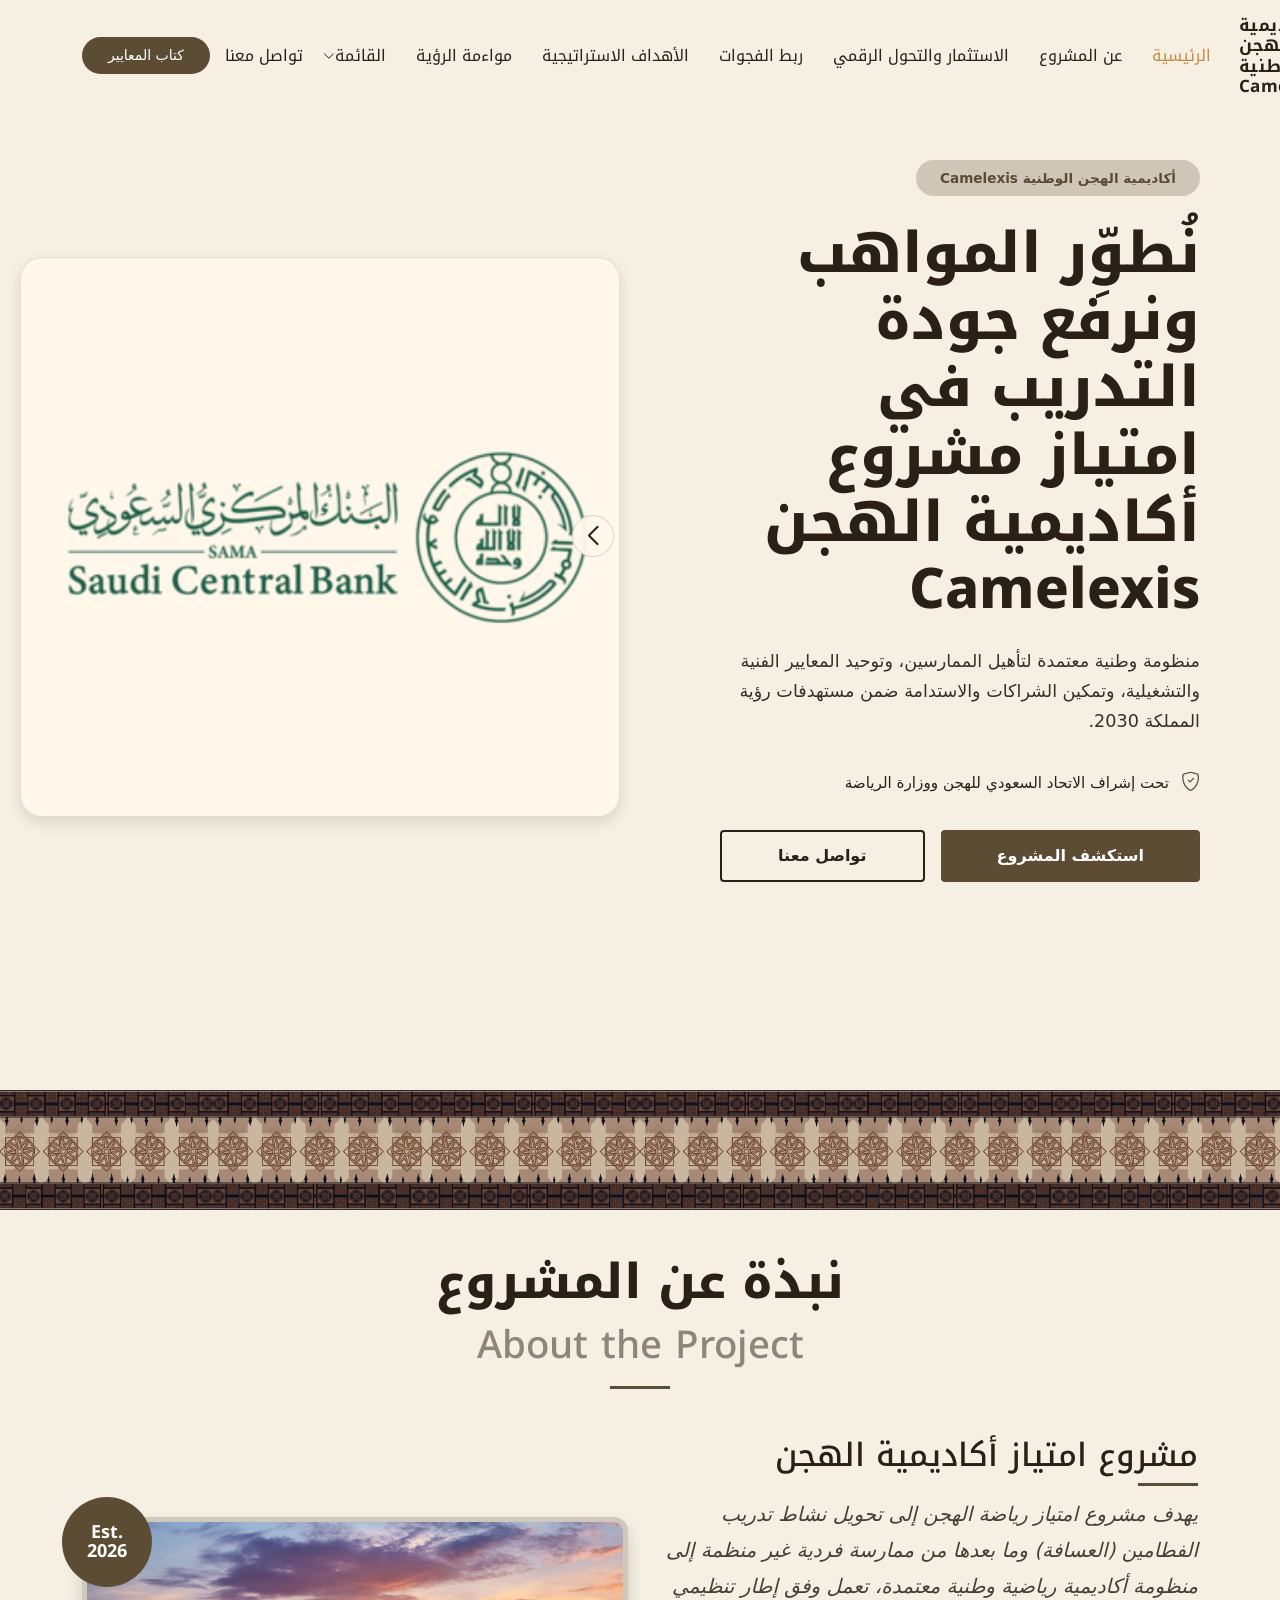
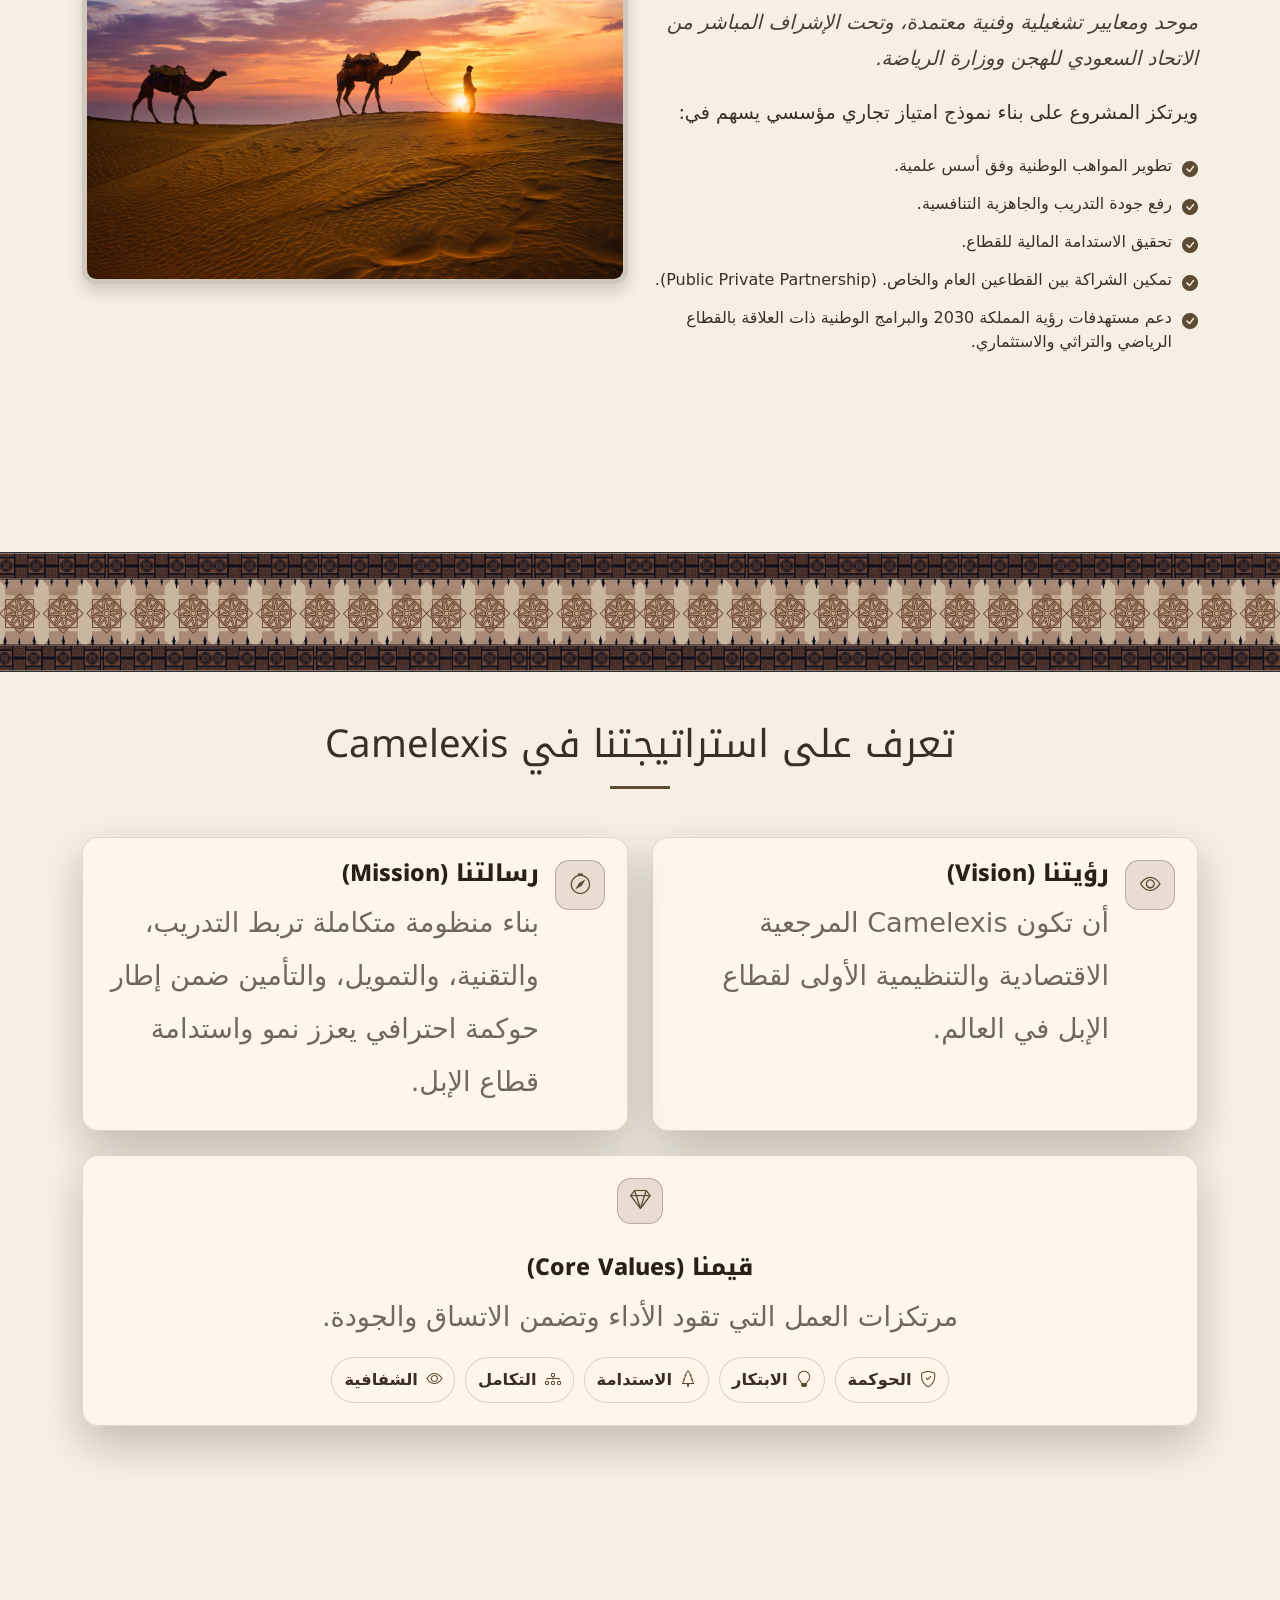
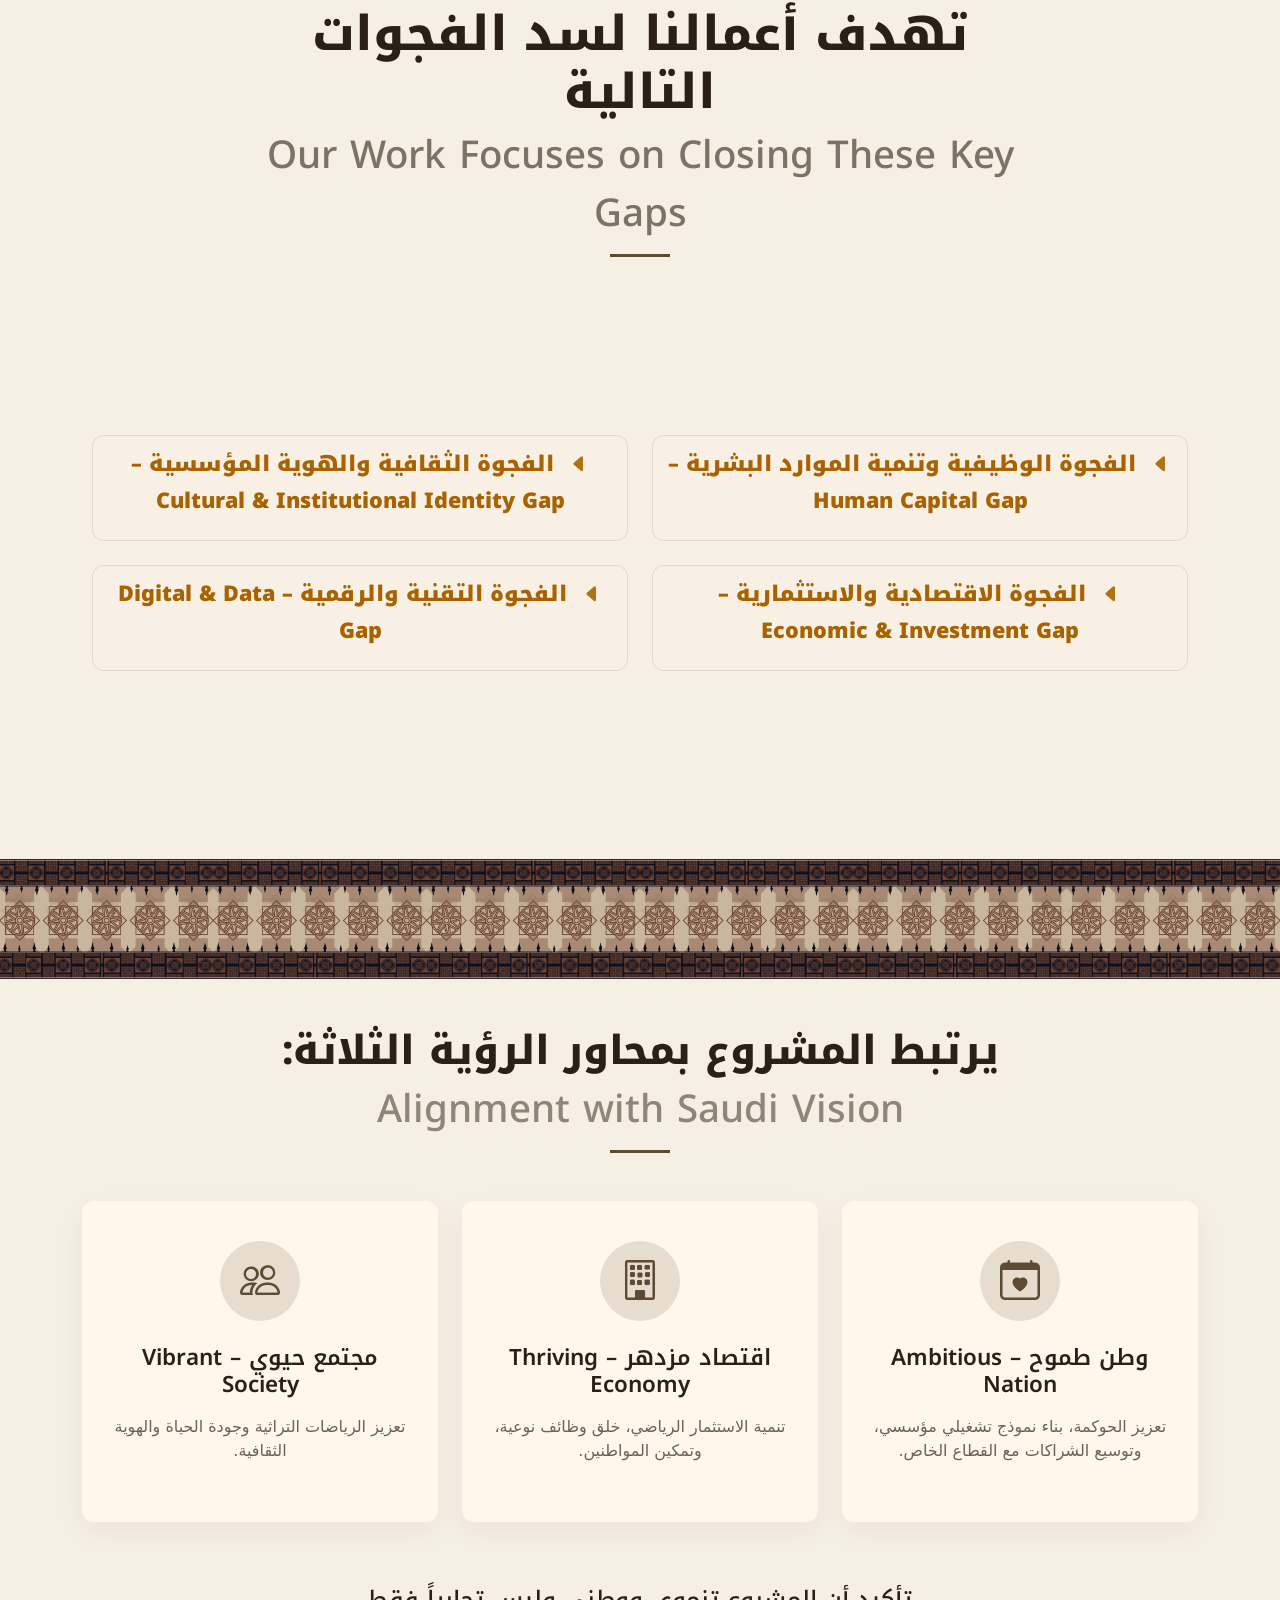
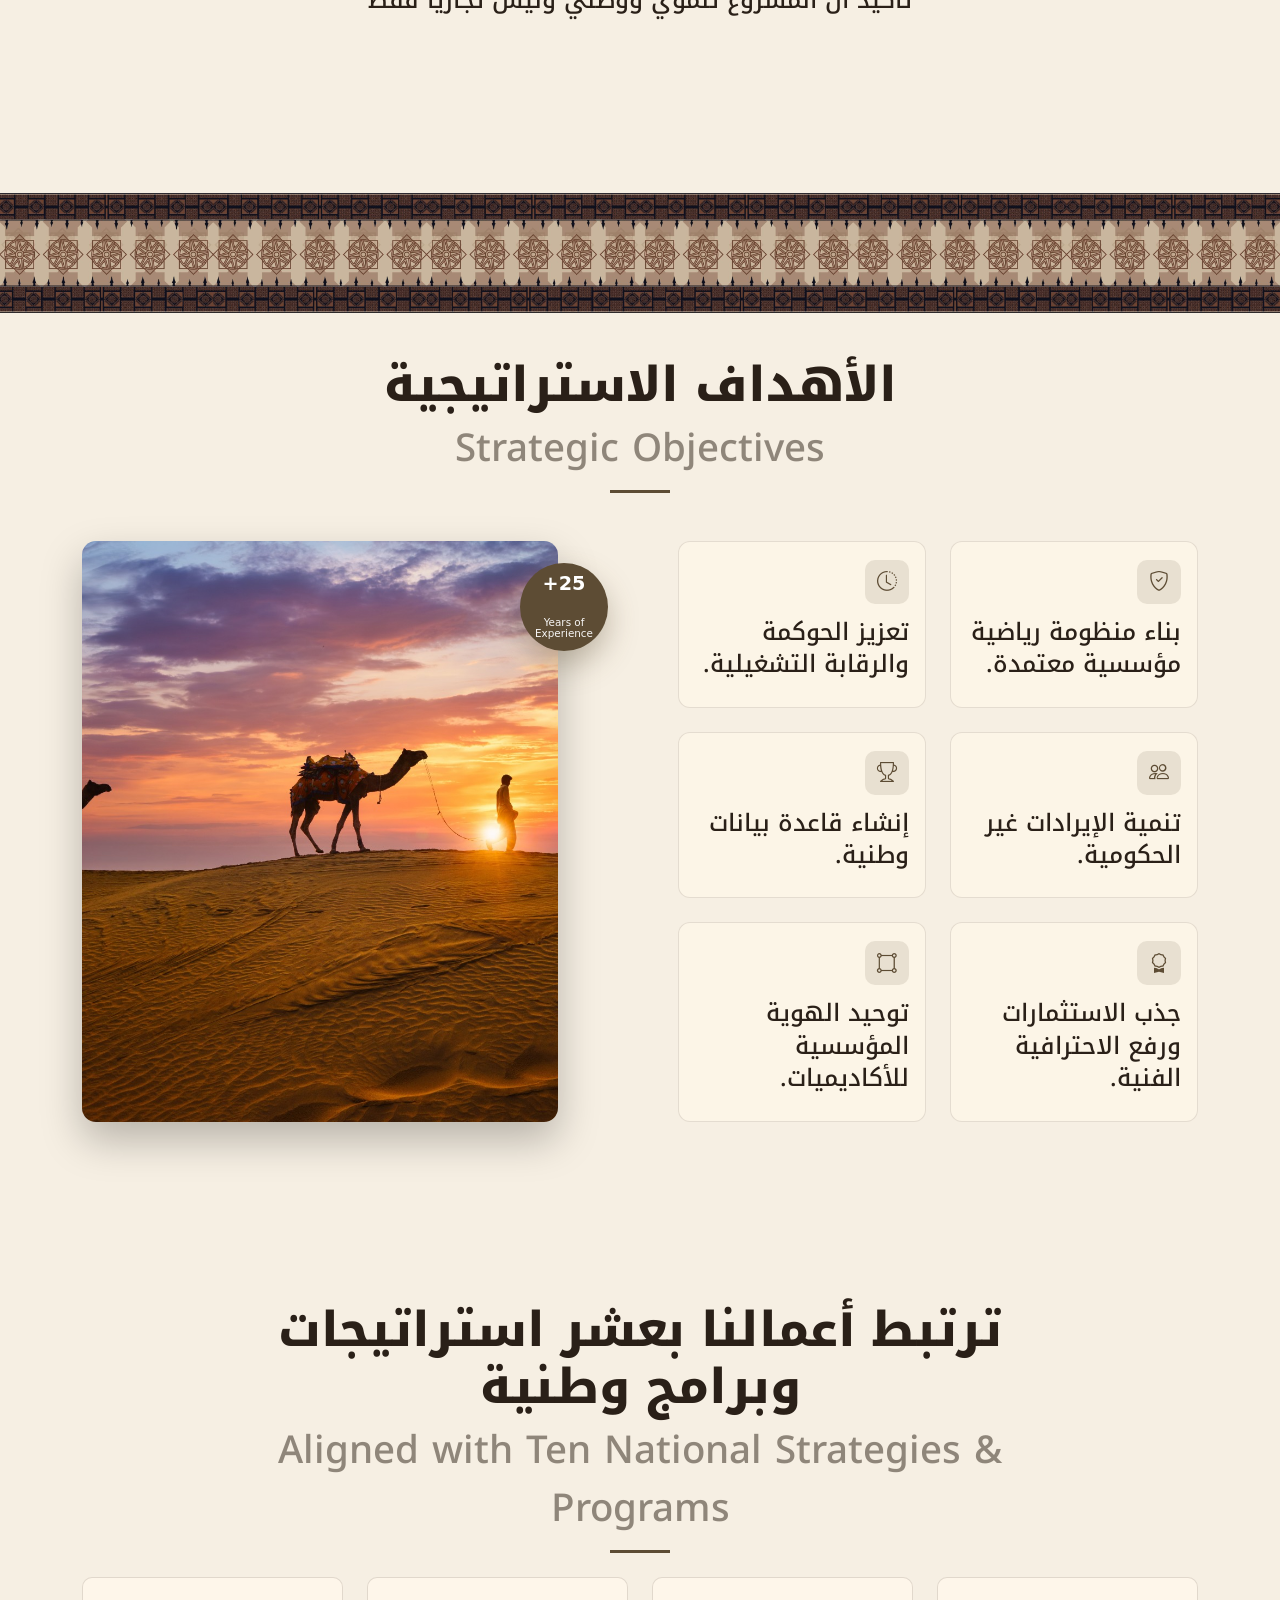
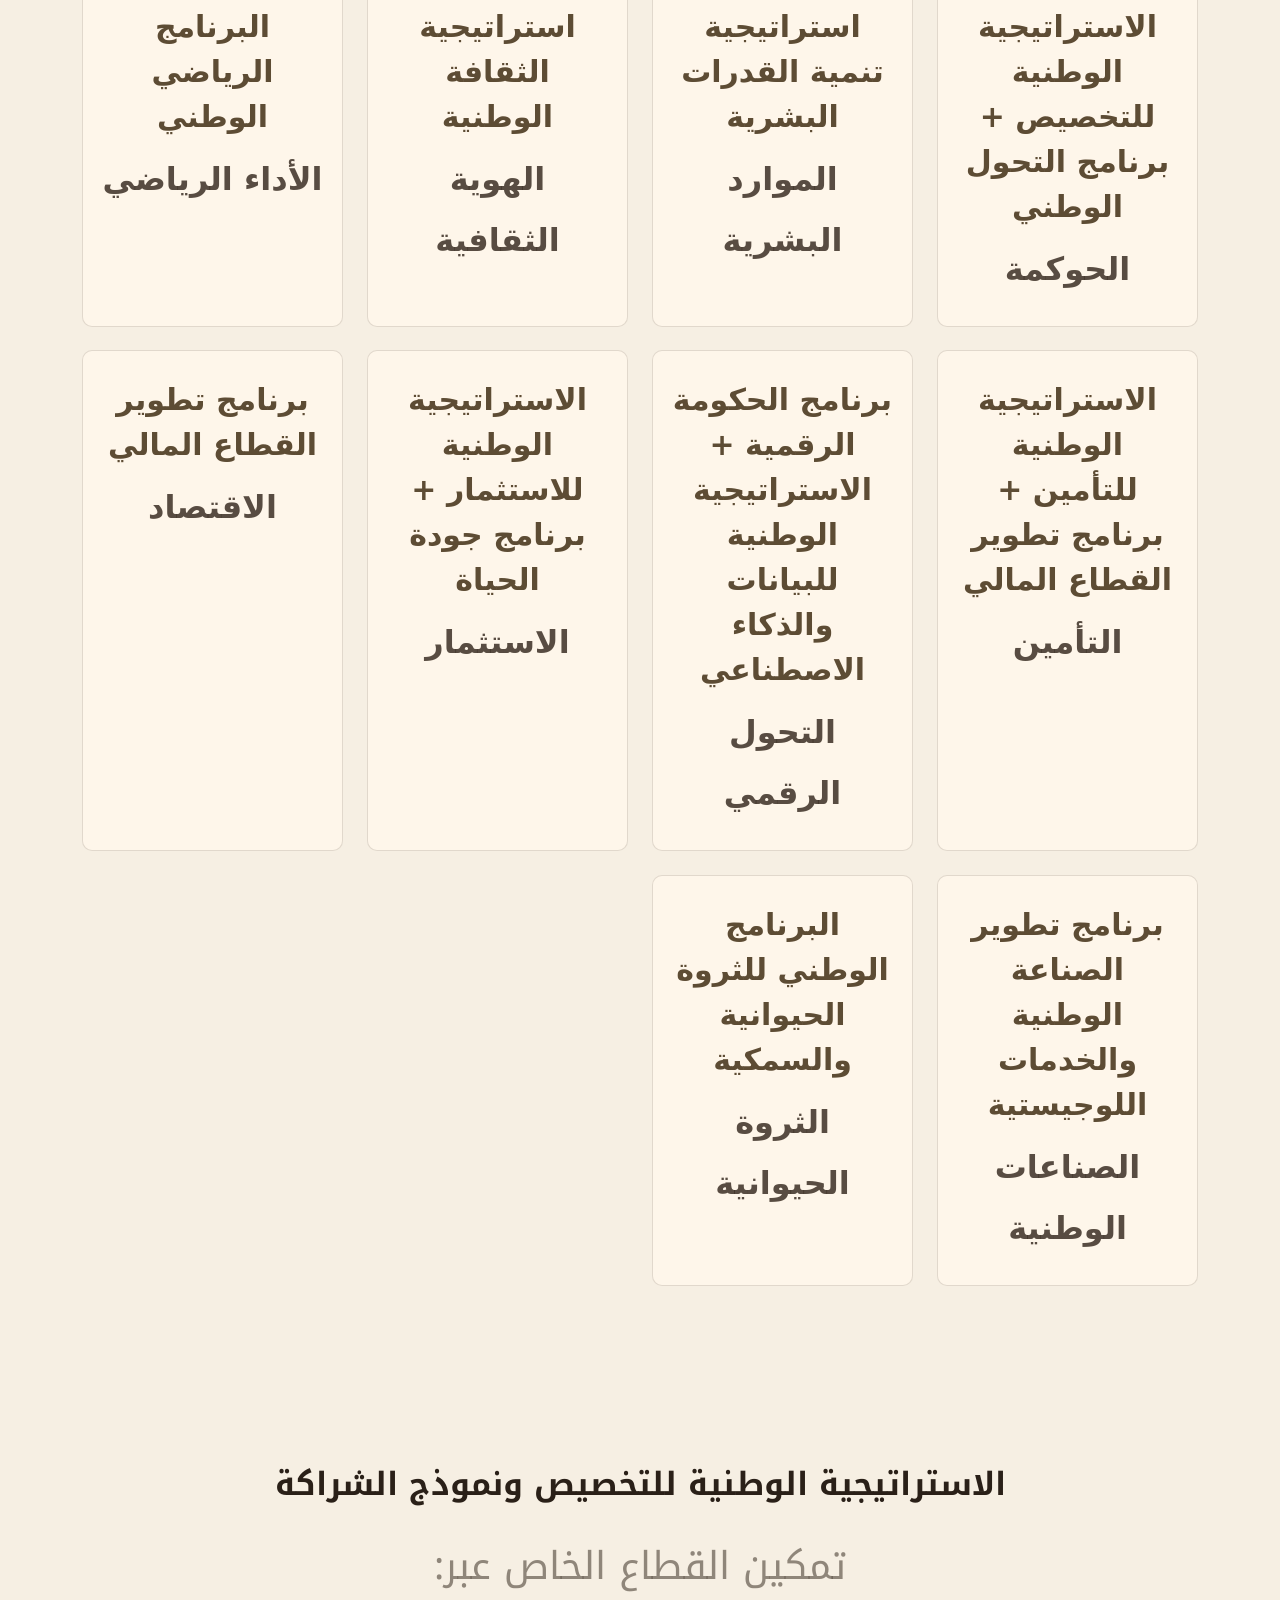
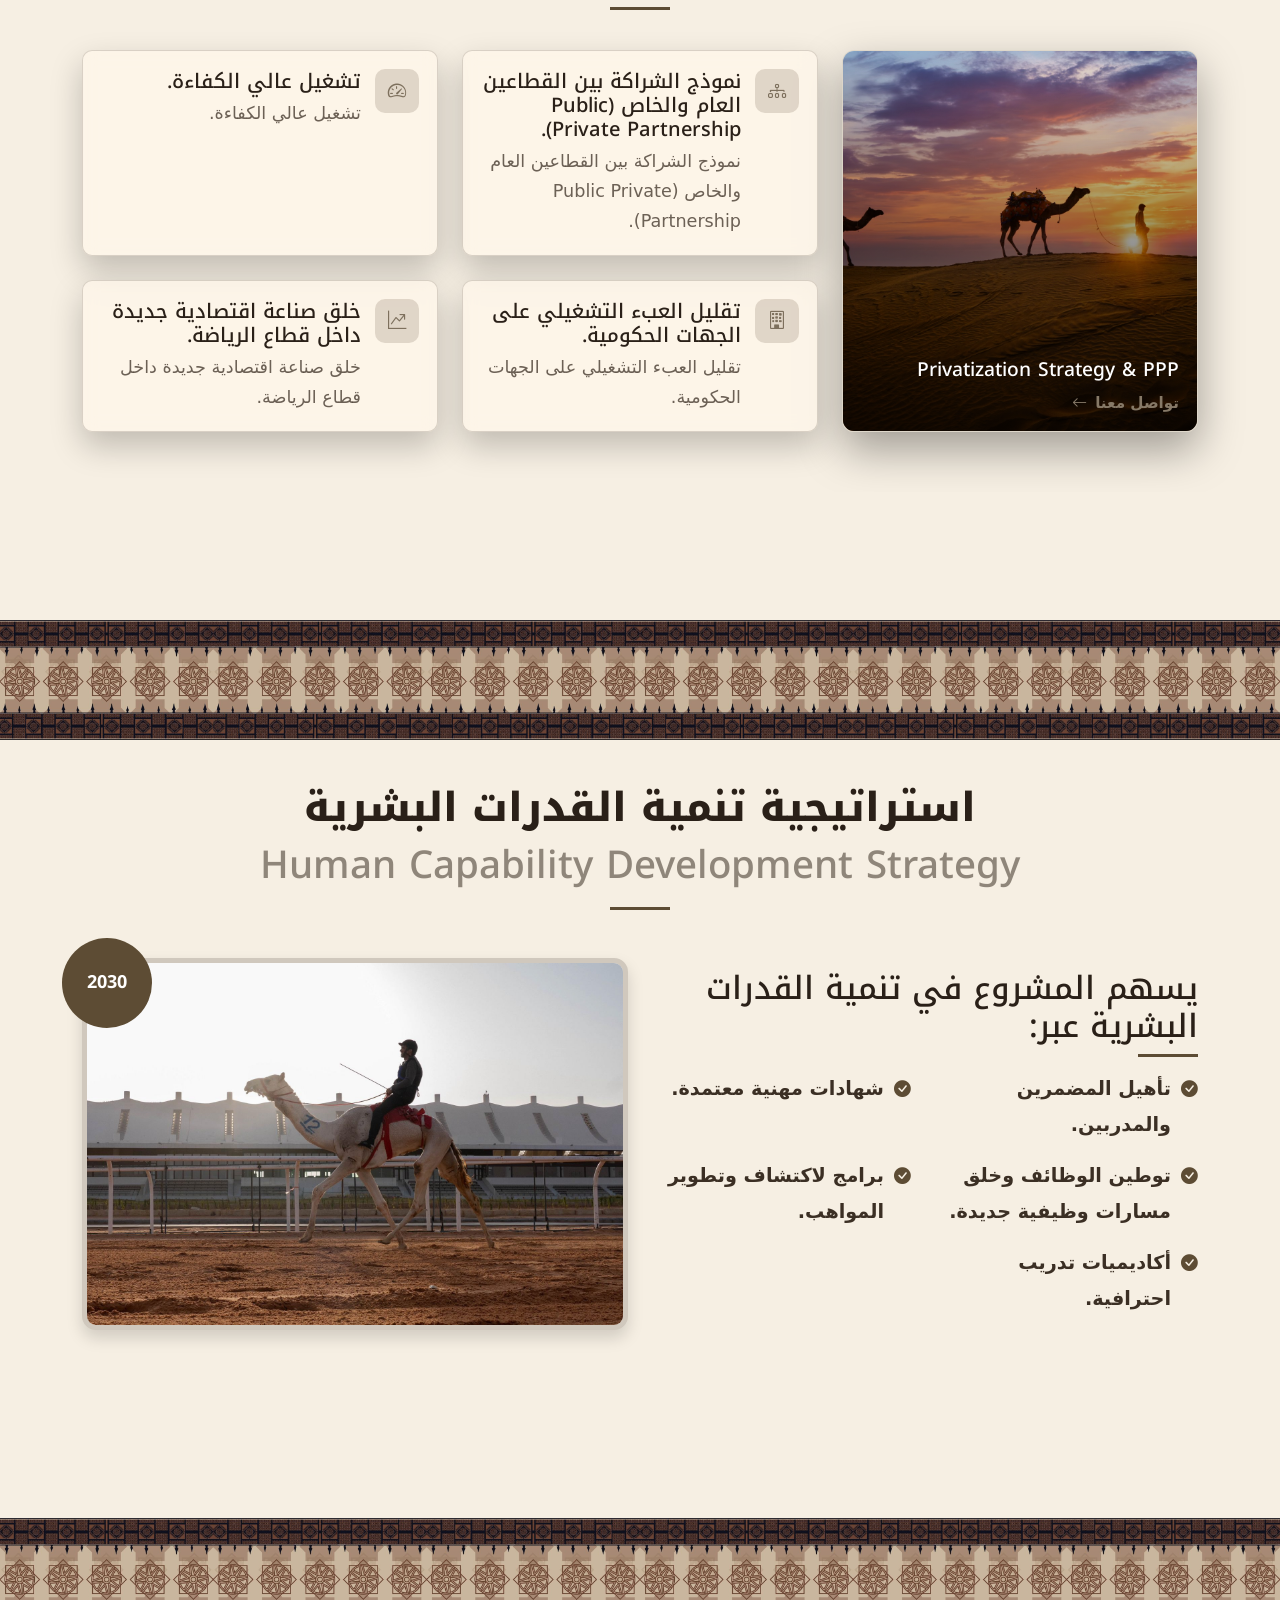
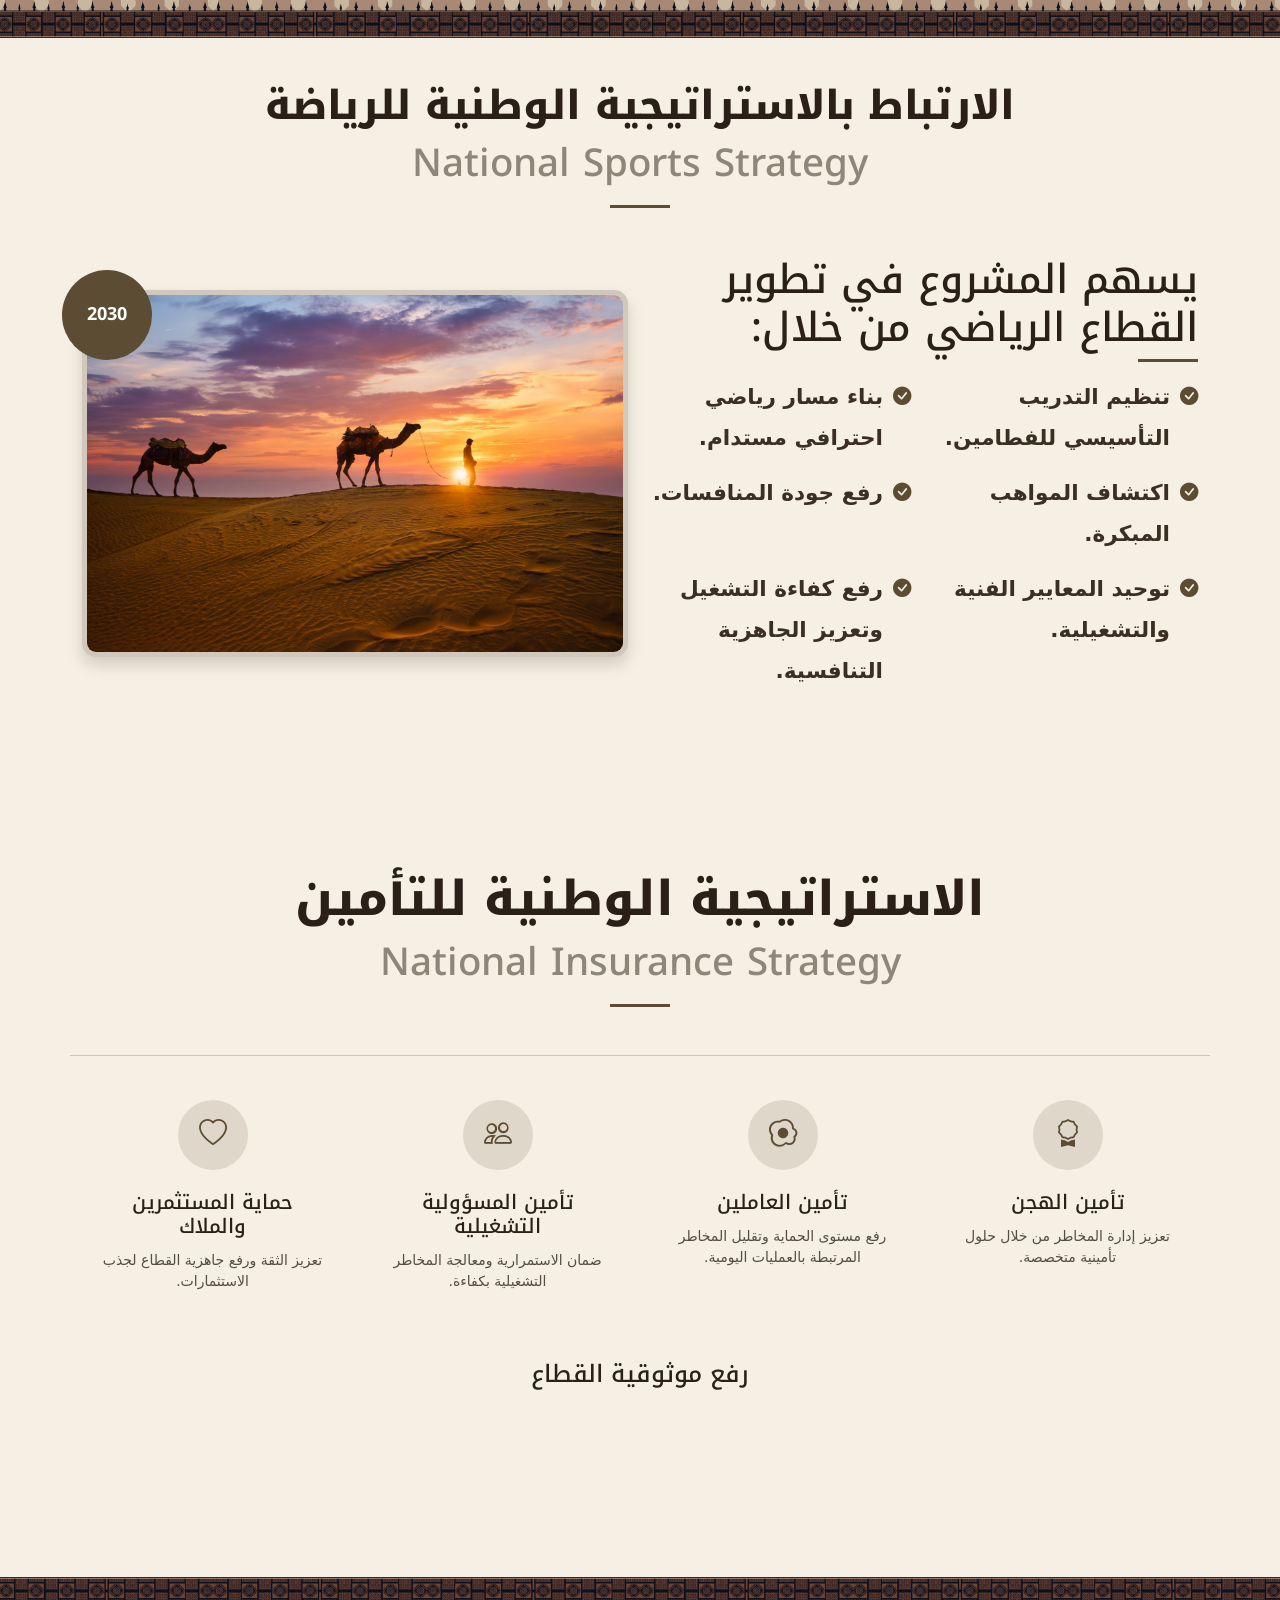
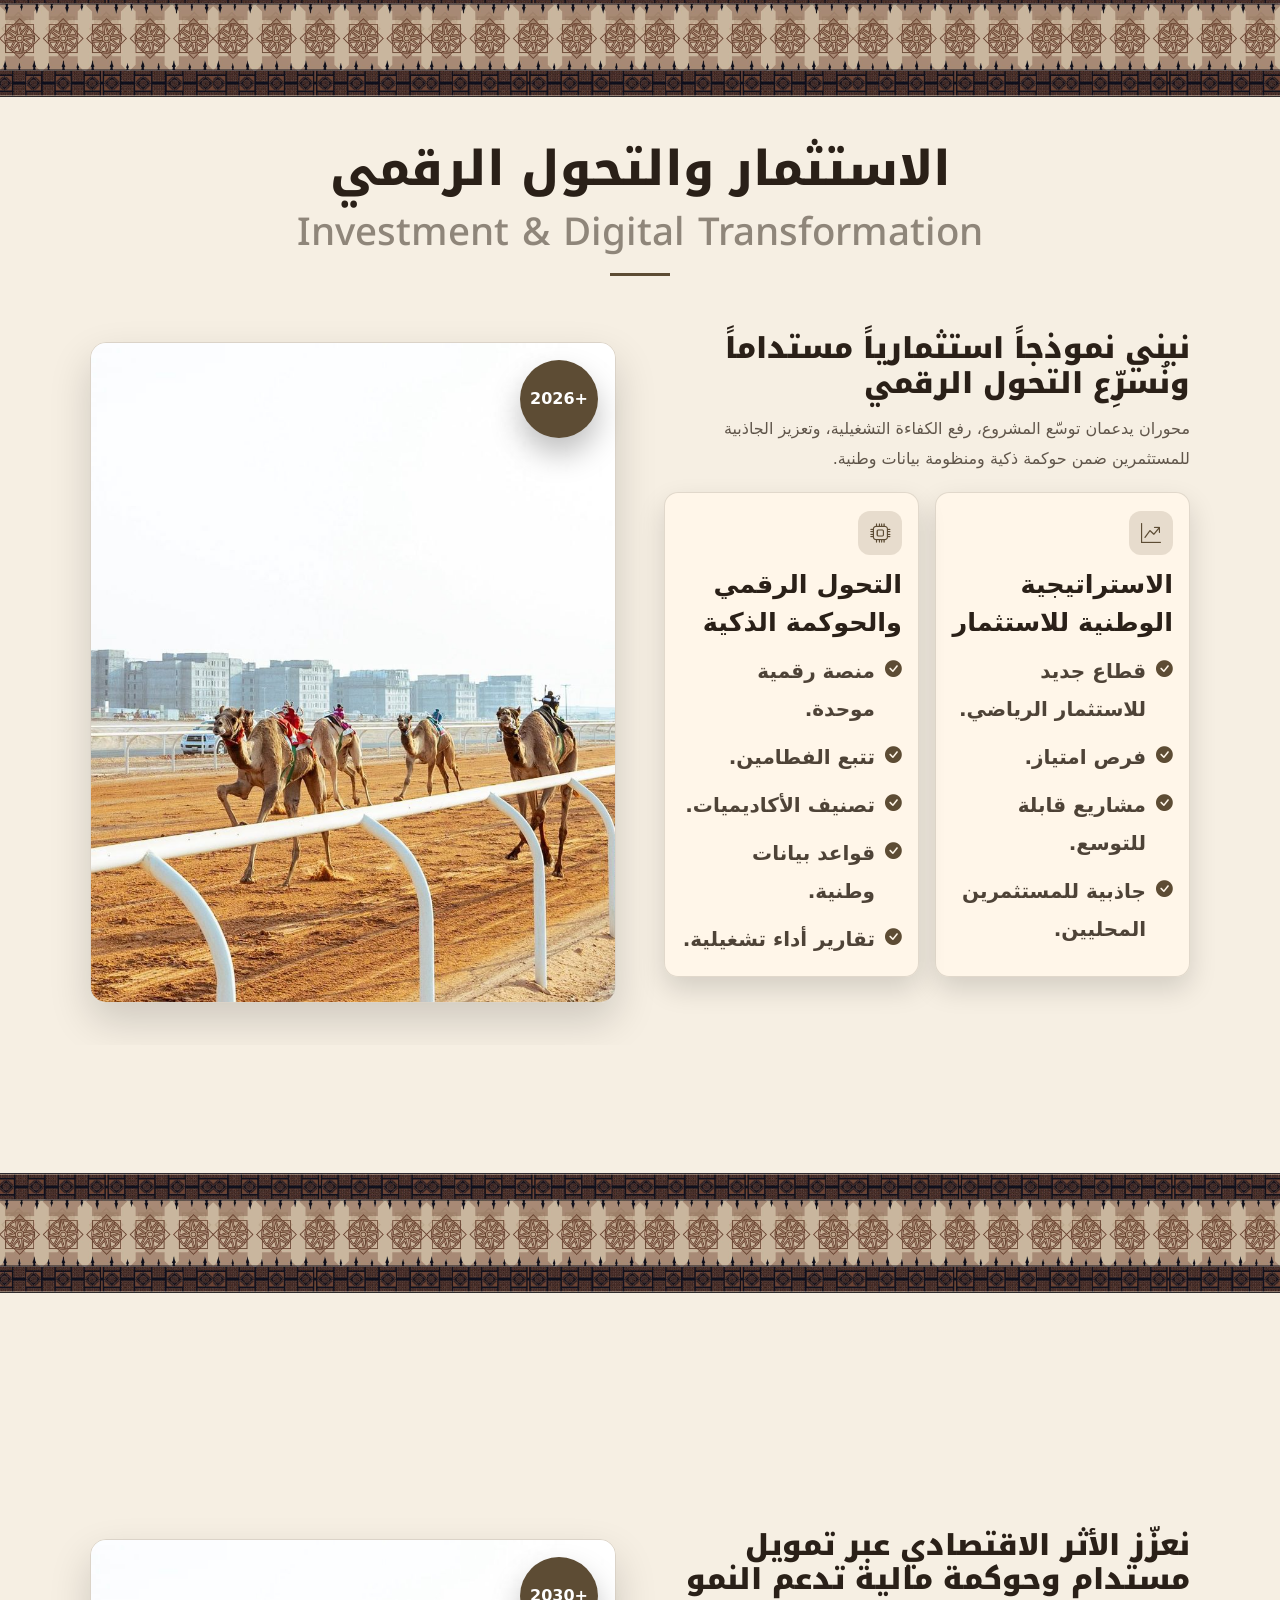
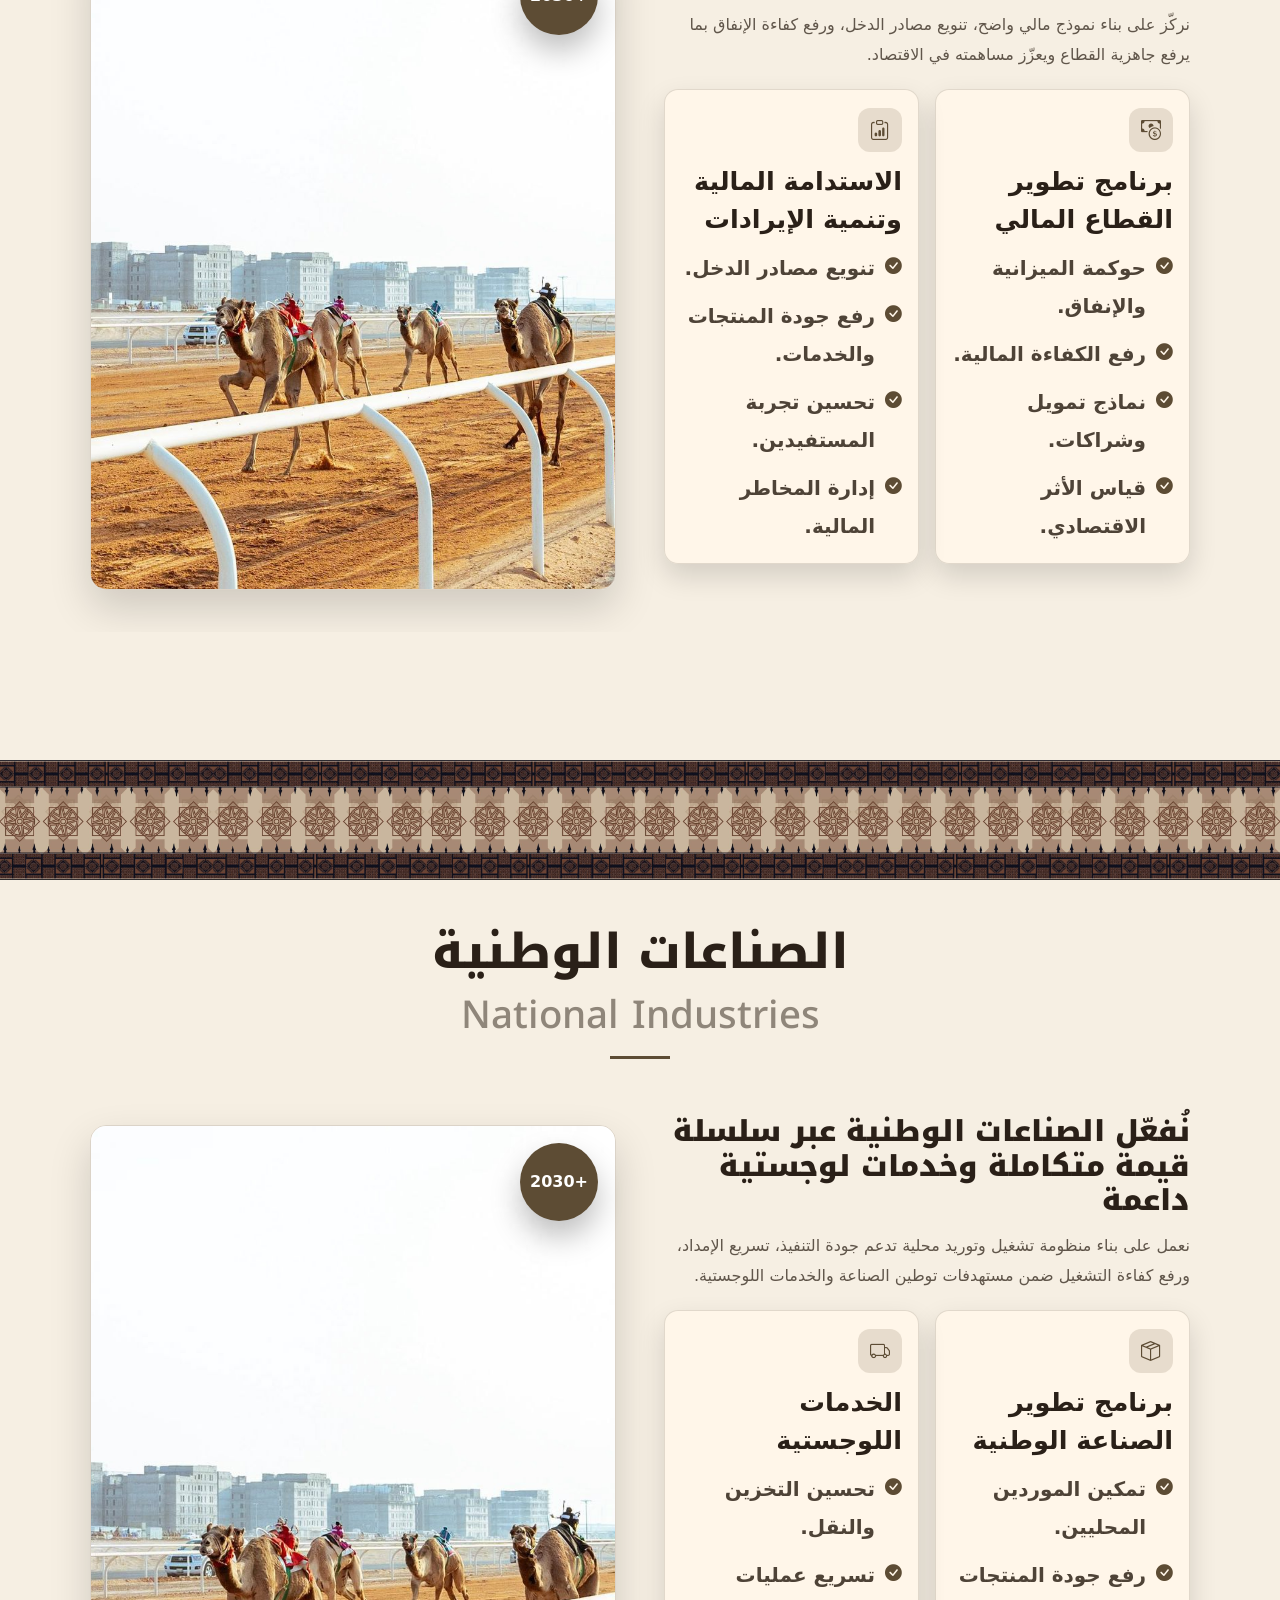
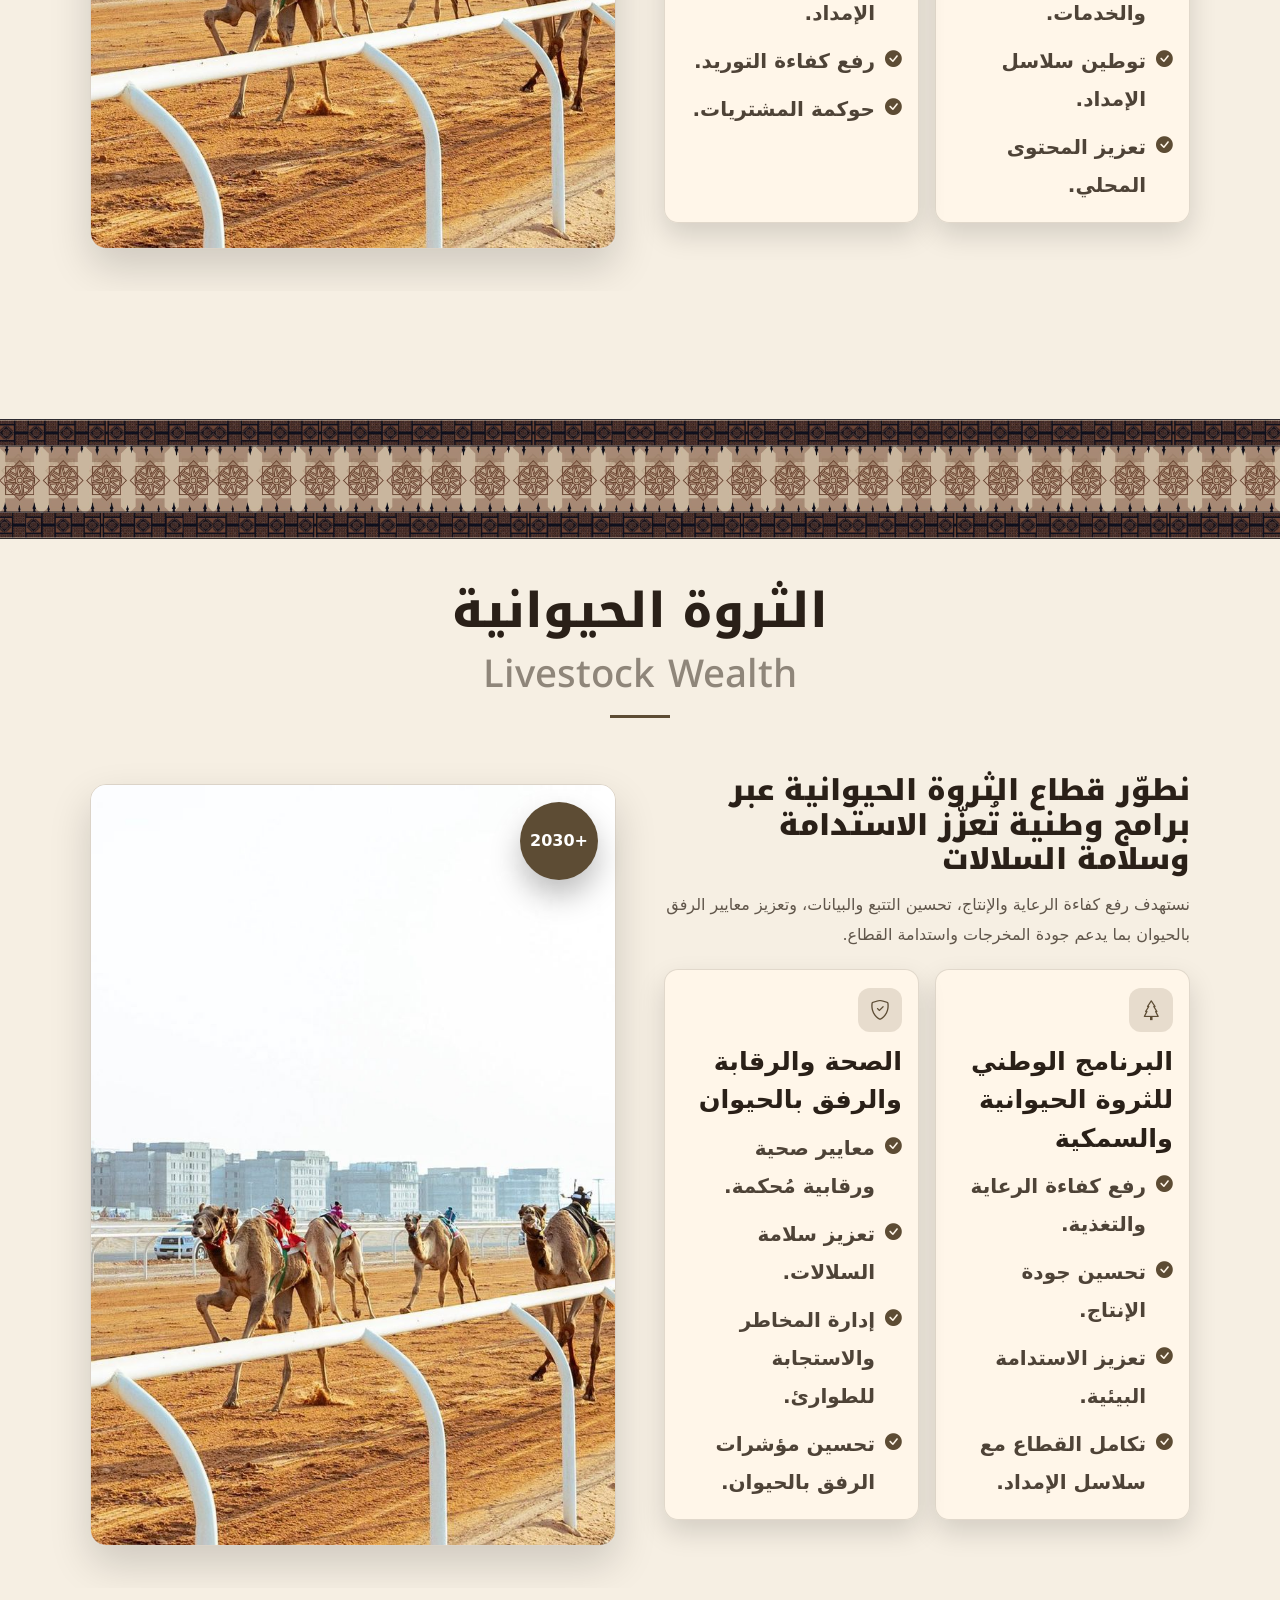
==== commit 1e762f43: "Responsive Camelexis values and section styling tweaks" ====
--- a/index.html
+++ b/index.html
@@ -204,7 +204,7 @@
           <div class="col-lg-6" data-aos="fade-up" data-aos-delay="200">
             <div class="about-content">
               <h3>مشروع امتياز  أكاديمية الهجن</h3>
-              <p class="fst-italic">يهدف مشروع امتياز  رياضة الهجن إلى تحويل نشاط تدريب الفطامين وما بعدها (العسافة) من ممارسة فردية غير منظمة إلى منظومة أكاديمية رياضية وطنية معتمدة، تعمل وفق إطار تنظيمي موحد ومعايير تشغيلية وفنية معتمدة، وتحت الإشراف المباشر من الاتحاد السعودي للهجن ووزارة الرياضة.</p>
+              <p class="fst-italic">يهدف مشروع امتياز  رياضة الهجن إلى تحويل نشاط تدريب الفطامين  (العسافة) وما بعدها من ممارسة فردية غير منظمة إلى منظومة أكاديمية رياضية وطنية معتمدة، تعمل وفق إطار تنظيمي موحد ومعايير تشغيلية وفنية معتمدة، وتحت الإشراف المباشر من الاتحاد السعودي للهجن ووزارة الرياضة.</p>
               <p>ويرتكز المشروع على بناء نموذج امتياز تجاري مؤسسي يسهم في:</p>
 
               <ul class="mt-4 icon-list">
@@ -263,21 +263,19 @@
           </div>
 
           <div class="col-12" data-aos="fade-up" data-aos-delay="300">
-            <div class="camelexis-values">
-              <div class="camelexis-values__header">
-                <div class="camelexis-values__icon" aria-hidden="true"><i class="bi bi-gem"></i></div>
-                <div>
-                  <h3 class="camelexis-values__title">قيمنا (Core Values)</h3>
-                  <p class="camelexis-values__subtitle">مرتكزات العمل التي تقود الأداء وتضمن الاتساق والجودة.</p>
-                </div>
-              </div>
-
-              <div class="camelexis-values__list" role="list">
-                <span class="camelexis-pill" role="listitem"><i class="bi bi-shield-check" aria-hidden="true"></i>الحوكمة</span>
-                <span class="camelexis-pill" role="listitem"><i class="bi bi-lightbulb" aria-hidden="true"></i>الابتكار</span>
-                <span class="camelexis-pill" role="listitem"><i class="bi bi-tree" aria-hidden="true"></i>الاستدامة</span>
-                <span class="camelexis-pill" role="listitem"><i class="bi bi-diagram-3" aria-hidden="true"></i>التكامل</span>
-                <span class="camelexis-pill" role="listitem"><i class="bi bi-eye" aria-hidden="true"></i>الشفافية</span>
+            <div class="camelexis-card camelexis-card--values">
+              <div class="camelexis-card__icon" aria-hidden="true"><i class="bi bi-gem"></i></div>
+              <div class="camelexis-card__body">
+                <h3 class="camelexis-card__title">قيمنا (Core Values)</h3>
+                <p class="camelexis-card__text">مرتكزات العمل التي تقود الأداء وتضمن الاتساق والجودة.</p>
+
+                <div class="camelexis-values__list" role="list">
+                  <span class="camelexis-pill" role="listitem"><i class="bi bi-shield-check" aria-hidden="true"></i>الحوكمة</span>
+                  <span class="camelexis-pill" role="listitem"><i class="bi bi-lightbulb" aria-hidden="true"></i>الابتكار</span>
+                  <span class="camelexis-pill" role="listitem"><i class="bi bi-tree" aria-hidden="true"></i>الاستدامة</span>
+                  <span class="camelexis-pill" role="listitem"><i class="bi bi-diagram-3" aria-hidden="true"></i>التكامل</span>
+                  <span class="camelexis-pill" role="listitem"><i class="bi bi-eye" aria-hidden="true"></i>الشفافية</span>
+                </div>
               </div>
             </div>
           </div>
@@ -288,6 +286,217 @@
 
 
  
+
+    <section id="current-situation-gaps" class="section key-gaps" dir="rtl" lang="ar" style="background-color: var(--background-color);">
+      <div class="container" data-aos="fade-up" data-aos-delay="100">
+
+        <div class="intro-text text-center mb-5" data-aos="fade-up">
+<h2>   تهدف أعمالنا لسد الفجوات التالية</h2>
+          <p>Our Work Focuses on Closing These Key Gaps</p>
+        </div>
+
+      
+        <div class="row gy-4">
+          <div class="col-lg-6">
+            <div class="key-gaps__item" data-aos="fade-up" data-aos-delay="300">
+              <h4 class="key-gaps__item-title"><i class="bi bi-caret-left-fill"></i> الفجوة التنظيمية والحوكمة 
+                 Regulatory &amp; Governance Gap</h4>
+             
+            </div>
+          </div>
+
+          <div class="col-lg-6">
+            <div class="key-gaps__item" data-aos="fade-up" data-aos-delay="350">
+              <h4 class="key-gaps__item-title"><i class="bi bi-caret-left-fill"></i> الفجوة الرياضية والفنية – Technical &amp; Sports Performance Gap</h4>
+          
+            </div>
+          </div>
+
+          <div class="col-lg-6">
+            <div class="key-gaps__item" data-aos="fade-up" data-aos-delay="400">
+              <h4 class="key-gaps__item-title"><i class="bi bi-caret-left-fill"></i> الفجوة الوظيفية وتنمية الموارد البشرية – Human Capital Gap</h4>
+             
+            </div>
+          </div>
+
+          <div class="col-lg-6">
+            <div class="key-gaps__item" data-aos="fade-up" data-aos-delay="450">
+              <h4 class="key-gaps__item-title"><i class="bi bi-caret-left-fill"></i> الفجوة الثقافية والهوية المؤسسية – Cultural &amp; Institutional Identity Gap</h4>
+             
+            </div>
+          </div>
+
+          <div class="col-lg-6">
+            <div class="key-gaps__item" data-aos="fade-up" data-aos-delay="500">
+              <h4 class="key-gaps__item-title"><i class="bi bi-caret-left-fill"></i> الفجوة الاقتصادية والاستثمارية – Economic &amp; Investment Gap</h4>
+           
+            </div>
+          </div>
+
+          <div class="col-lg-6">
+            <div class="key-gaps__item" data-aos="fade-up" data-aos-delay="550">
+              <h4 class="key-gaps__item-title"><i class="bi bi-caret-left-fill"></i> الفجوة التقنية والرقمية – Digital &amp; Data Gap</h4>
+             
+            </div>
+          </div>
+        </div>
+
+      </div>
+    </section>
+
+
+      <!-- Events Section -->
+    <section id="events" class="events section" dir="rtl" lang="ar">
+
+      <div class="container" data-aos="fade-up" data-aos-delay="100">
+
+        <div class="intro-text text-center mb-5" data-aos="fade-up" data-aos-delay="150">
+          <h2 style="font-size: 2.5rem;">يرتبط المشروع بمحاور الرؤية الثلاثة:</h2>
+          <p>        Alignment with Saudi Vision</p>
+        </div>
+
+        <div class="event-types">
+          <div class="row">
+            <div class="col-lg-4 col-md-6">
+              <div class="event-type-card" data-aos="fade-up" data-aos-delay="200">
+                <div class="icon-wrapper">
+                  <i class="bi bi-calendar-heart"></i>
+                </div>
+                <h3>وطن طموح – Ambitious Nation</h3>
+                <p>تعزيز الحوكمة، بناء نموذج تشغيلي مؤسسي، وتوسيع الشراكات مع القطاع الخاص.</p>
+              </div>
+            </div>
+
+            <div class="col-lg-4 col-md-6">
+              <div class="event-type-card" data-aos="fade-up" data-aos-delay="250">
+                <div class="icon-wrapper">
+                  <i class="bi bi-building"></i>
+                </div>
+                <h3>اقتصاد مزدهر – Thriving Economy</h3>
+                <p>تنمية الاستثمار الرياضي، خلق وظائف نوعية، وتمكين المواطنين.</p>
+              </div>
+            </div>
+
+            <div class="col-lg-4 col-md-6">
+              <div class="event-type-card" data-aos="fade-up" data-aos-delay="300">
+                <div class="icon-wrapper">
+                  <i class="bi bi-people"></i>
+                </div>
+                <h3>مجتمع حيوي – Vibrant Society</h3>
+                <p>تعزيز الرياضات التراثية وجودة الحياة والهوية الثقافية.</p>
+              </div>
+            </div>
+          </div>
+        </div>
+
+        <div class="text-center mt-4" data-aos="fade-up" data-aos-delay="600">
+          <h4 class="mb-0">تأكيد أن المشروع تنموي ووطني وليس تجارياً فقط  </h4>
+        </div>
+      </div>
+
+    </section><!-- /Events Section -->
+
+
+    <!-- About Section -->
+    <section id="about-objectives" class="about about-objectives section" dir="rtl" lang="ar">
+
+      <div class="container" data-aos="fade-up" data-aos-delay="100">
+
+        <div class="intro-text text-center mb-5" data-aos="fade-up" data-aos-delay="150">
+          <h2>الأهداف الاستراتيجية</h2>
+          <p>Strategic Objectives</p>
+        </div>
+
+        <div class="row gy-5 align-items-stretch">
+
+          
+
+          <div class="col-lg-6" data-aos="fade-left" data-aos-delay="300">
+            <div class="about-content">
+             
+
+              <div class="about-highlights">
+                <div class="row g-4">
+                  <div class="col-sm-6">
+                    <div class="highlight-item">
+                      <div class="highlight-icon">
+                        <i class="bi bi-shield-check"></i>
+                      </div>
+                      <h4>بناء منظومة رياضية مؤسسية معتمدة.</h4>
+                   
+                    </div>
+                  </div>
+                  <div class="col-sm-6">
+                    <div class="highlight-item">
+                      <div class="highlight-icon">
+                        <i class="bi bi-clock-history"></i>
+                      </div>
+                      <h4>تعزيز الحوكمة والرقابة التشغيلية.</h4>
+                      
+                    </div>
+                  </div>
+                  <div class="col-sm-6">
+                    <div class="highlight-item">
+                      <div class="highlight-icon">
+                        <i class="bi bi-people"></i>
+                      </div>
+                      <h4>تنمية الإيرادات غير الحكومية.</h4>
+                      
+                    </div>
+                  </div>
+                  <div class="col-sm-6">
+                    <div class="highlight-item">
+                      <div class="highlight-icon">
+                        <i class="bi bi-trophy"></i>
+                      </div>
+                      <h4>إنشاء قاعدة بيانات وطنية.</h4>
+                    
+                    </div>
+                  </div>
+                  <div class="col-sm-6">
+                    <div class="highlight-item">
+                      <div class="highlight-icon">
+                        <i class="bi bi-award"></i>
+                      </div>
+                      <h4>جذب الاستثمارات ورفع الاحترافية الفنية.</h4>
+                      
+                    </div>
+                  </div>
+                  <div class="col-sm-6">
+                    <div class="highlight-item">
+                      <div class="highlight-icon">
+                        <i class="bi bi-bounding-box-circles"></i>
+                      </div>
+                      <h4>توحيد الهوية المؤسسية للأكاديميات.</h4>
+                    
+                    </div>
+                  </div>
+                </div>
+              </div>
+
+             
+            </div>
+          </div>
+
+          <div class="col-lg-6" data-aos="fade-right" data-aos-delay="200">
+            <div class="about-gallery">
+              <div class="gallery-main">
+                <img src="assets/img/camel/WhatsApp%20Image%202026-02-21%20at%2008.43.47.jpeg" alt="Camel Academy" class="img-fluid" loading="lazy">
+              </div>
+            
+              <div class="experience-badge">
+                <span class="number">25+</span>
+                <span class="text">Years of<br>Experience</span>
+              </div>
+            </div>
+          </div>
+
+        </div>
+
+      </div>
+
+    </section><!-- /About Section -->
+
 
     <section id="gap-mapping" class="section gap-mapping" dir="rtl" lang="ar">
       <div class="container" data-aos="fade-up" data-aos-delay="100">
@@ -300,71 +509,71 @@
         <div class="row g-4" data-aos="fade-up" data-aos-delay="200">
           <div class="col-lg-3 col-md-6">
             <div class="gap-mapping__card">
-              <div class="gap-mapping__title">الحوكمة</div>
-              <div class="gap-mapping__text">الاستراتيجية الوطنية للتخصيص + برنامج التحول الوطني</div>
+              <div class="gap-mapping__title">الاستراتيجية الوطنية للتخصيص + برنامج التحول الوطني</div>
+              <div class="gap-mapping__text">الحوكمة</div>
             </div>
           </div>
 
           <div class="col-lg-3 col-md-6">
             <div class="gap-mapping__card">
-              <div class="gap-mapping__title">الموارد البشرية</div>
-              <div class="gap-mapping__text">استراتيجية تنمية القدرات البشرية</div>
+              <div class="gap-mapping__title">استراتيجية تنمية القدرات البشرية</div>
+              <div class="gap-mapping__text">الموارد البشرية</div>
             </div>
           </div>
 
           <div class="col-lg-3 col-md-6">
             <div class="gap-mapping__card">
-              <div class="gap-mapping__title">الهوية الثقافية</div>
-              <div class="gap-mapping__text">استراتيجية الثقافة الوطنية</div>
+              <div class="gap-mapping__title">استراتيجية الثقافة الوطنية</div>
+              <div class="gap-mapping__text">الهوية الثقافية</div>
             </div>
           </div>
 
           <div class="col-lg-3 col-md-6">
             <div class="gap-mapping__card">
-              <div class="gap-mapping__title">الأداء الرياضي</div>
-              <div class="gap-mapping__text">البرنامج الرياضي الوطني</div>
+              <div class="gap-mapping__title">البرنامج الرياضي الوطني</div>
+              <div class="gap-mapping__text">الأداء الرياضي</div>
             </div>
           </div>
 
           <div class="col-lg-3 col-md-6">
             <div class="gap-mapping__card">
-              <div class="gap-mapping__title">التأمين</div>
-              <div class="gap-mapping__text">الاستراتيجية الوطنية للتأمين + برنامج تطوير القطاع المالي</div>
+              <div class="gap-mapping__title">الاستراتيجية الوطنية للتأمين + برنامج تطوير القطاع المالي</div>
+              <div class="gap-mapping__text">التأمين</div>
             </div>
           </div>
 
           <div class="col-lg-3 col-md-6">
             <div class="gap-mapping__card">
-              <div class="gap-mapping__title">التحول الرقمي</div>
-              <div class="gap-mapping__text">برنامج الحكومة الرقمية + الاستراتيجية الوطنية للبيانات والذكاء الاصطناعي</div>
+              <div class="gap-mapping__title">برنامج الحكومة الرقمية + الاستراتيجية الوطنية للبيانات والذكاء الاصطناعي</div>
+              <div class="gap-mapping__text">التحول الرقمي</div>
             </div>
           </div>
 
           <div class="col-lg-3 col-md-6">
             <div class="gap-mapping__card">
-              <div class="gap-mapping__title">الاستثمار</div>
-              <div class="gap-mapping__text">الاستراتيجية الوطنية للاستثمار + برنامج جودة الحياة</div>
+              <div class="gap-mapping__title">الاستراتيجية الوطنية للاستثمار + برنامج جودة الحياة</div>
+              <div class="gap-mapping__text">الاستثمار</div>
             </div>
           </div>
 
           <div class="col-lg-3 col-md-6">
             <div class="gap-mapping__card">
-              <div class="gap-mapping__title">الاقتصاد</div>
-              <div class="gap-mapping__text">برنامج تطوير القطاع المالي</div>
+              <div class="gap-mapping__title">برنامج تطوير القطاع المالي</div>
+              <div class="gap-mapping__text">الاقتصاد</div>
             </div>
           </div>
 
           <div class="col-lg-3 col-md-6">
             <div class="gap-mapping__card">
-              <div class="gap-mapping__title">الصناعات الوطنية</div>
-              <div class="gap-mapping__text">برنامج تطوير الصناعة الوطنية والخدمات اللوجيستية</div>
+              <div class="gap-mapping__title">برنامج تطوير الصناعة الوطنية والخدمات اللوجيستية</div>
+              <div class="gap-mapping__text">الصناعات الوطنية</div>
             </div>
           </div>
 
           <div class="col-lg-3 col-md-6">
             <div class="gap-mapping__card">
-              <div class="gap-mapping__title">الثروة الحيوانية</div>
-              <div class="gap-mapping__text">البرنامج الوطني للثروة الحيوانية والسمكية</div>
+              <div class="gap-mapping__title">البرنامج الوطني للثروة الحيوانية والسمكية</div>
+              <div class="gap-mapping__text">الثروة الحيوانية</div>
             </div>
           </div>
         </div>
@@ -374,7 +583,7 @@
 
 
        <!-- Services Section -->
-    <section id="services" class="services section dark-background" dir="rtl" lang="ar">
+    <section id="services" class="services section" dir="rtl" lang="ar">
 
       <!-- Section Title -->
       <div class="container section-title" data-aos="fade-up">
@@ -544,7 +753,7 @@
     </section><!-- /About Section -->
 
 
-    <section id="about-features" class="about section about-features dark-background" dir="rtl" lang="ar">
+    <section id="about-features" class="about section about-features" dir="rtl" lang="ar">
       <div class="container" data-aos="fade-up" data-aos-delay="100">
 
         <div class="intro-text text-center mb-5" data-aos="fade-up" data-aos-delay="150">
@@ -843,64 +1052,6 @@
     </section>
 
 
-     <section id="current-situation-gaps" class="section key-gaps" dir="rtl" lang="ar" style="background-color: var(--background-color);">
-      <div class="container" data-aos="fade-up" data-aos-delay="100">
-
-        <div class="intro-text text-center mb-5" data-aos="fade-up">
-<h2>   تهدف أعمالنا لسد الفجوات التالية</h2>
-          <p>Our Work Focuses on Closing These Key Gaps</p>
-        </div>
-
-      
-        <div class="row gy-4">
-          <div class="col-lg-6">
-            <div class="key-gaps__item" data-aos="fade-up" data-aos-delay="300">
-              <h4 class="key-gaps__item-title"><i class="bi bi-caret-left-fill"></i> الفجوة التنظيمية والحوكمة 
-                 Regulatory &amp; Governance Gap</h4>
-             
-            </div>
-          </div>
-
-          <div class="col-lg-6">
-            <div class="key-gaps__item" data-aos="fade-up" data-aos-delay="350">
-              <h4 class="key-gaps__item-title"><i class="bi bi-caret-left-fill"></i> الفجوة الرياضية والفنية – Technical &amp; Sports Performance Gap</h4>
-          
-            </div>
-          </div>
-
-          <div class="col-lg-6">
-            <div class="key-gaps__item" data-aos="fade-up" data-aos-delay="400">
-              <h4 class="key-gaps__item-title"><i class="bi bi-caret-left-fill"></i> الفجوة الوظيفية وتنمية الموارد البشرية – Human Capital Gap</h4>
-             
-            </div>
-          </div>
-
-          <div class="col-lg-6">
-            <div class="key-gaps__item" data-aos="fade-up" data-aos-delay="450">
-              <h4 class="key-gaps__item-title"><i class="bi bi-caret-left-fill"></i> الفجوة الثقافية والهوية المؤسسية – Cultural &amp; Institutional Identity Gap</h4>
-             
-            </div>
-          </div>
-
-          <div class="col-lg-6">
-            <div class="key-gaps__item" data-aos="fade-up" data-aos-delay="500">
-              <h4 class="key-gaps__item-title"><i class="bi bi-caret-left-fill"></i> الفجوة الاقتصادية والاستثمارية – Economic &amp; Investment Gap</h4>
-           
-            </div>
-          </div>
-
-          <div class="col-lg-6">
-            <div class="key-gaps__item" data-aos="fade-up" data-aos-delay="550">
-              <h4 class="key-gaps__item-title"><i class="bi bi-caret-left-fill"></i> الفجوة التقنية والرقمية – Digital &amp; Data Gap</h4>
-             
-            </div>
-          </div>
-        </div>
-
-      </div>
-    </section>
-
-
 
    
 
@@ -952,157 +1103,7 @@
 
 
 
-      <!-- Events Section -->
-    <section id="events" class="events section" dir="rtl" lang="ar">
-
-      <div class="container" data-aos="fade-up" data-aos-delay="100">
-
-        <div class="intro-text text-center mb-5" data-aos="fade-up" data-aos-delay="150">
-          <h2 style="font-size: 2.5rem;">يرتبط المشروع بمحاور الرؤية الثلاثة:</h2>
-          <p>        Alignment with Saudi Vision</p>
-        </div>
-
-        <div class="event-types">
-          <div class="row">
-            <div class="col-lg-4 col-md-6">
-              <div class="event-type-card" data-aos="fade-up" data-aos-delay="200">
-                <div class="icon-wrapper">
-                  <i class="bi bi-calendar-heart"></i>
-                </div>
-                <h3>وطن طموح – Ambitious Nation</h3>
-                <p>تعزيز الحوكمة، بناء نموذج تشغيلي مؤسسي، وتوسيع الشراكات مع القطاع الخاص.</p>
-              </div>
-            </div>
-
-            <div class="col-lg-4 col-md-6">
-              <div class="event-type-card" data-aos="fade-up" data-aos-delay="250">
-                <div class="icon-wrapper">
-                  <i class="bi bi-building"></i>
-                </div>
-                <h3>اقتصاد مزدهر – Thriving Economy</h3>
-                <p>تنمية الاستثمار الرياضي، خلق وظائف نوعية، وتمكين المواطنين.</p>
-              </div>
-            </div>
-
-            <div class="col-lg-4 col-md-6">
-              <div class="event-type-card" data-aos="fade-up" data-aos-delay="300">
-                <div class="icon-wrapper">
-                  <i class="bi bi-people"></i>
-                </div>
-                <h3>مجتمع حيوي – Vibrant Society</h3>
-                <p>تعزيز الرياضات التراثية وجودة الحياة والهوية الثقافية.</p>
-              </div>
-            </div>
-          </div>
-        </div>
-
-        <div class="text-center mt-4" data-aos="fade-up" data-aos-delay="600">
-          <h4 class="mb-0">تأكيد أن المشروع تنموي ووطني وليس تجارياً فقط  </h4>
-        </div>
-      </div>
-
-    </section><!-- /Events Section -->
-
-
-    <!-- About Section -->
-    <section id="about-objectives" class="about about-objectives section" dir="rtl" lang="ar">
-
-      <div class="container" data-aos="fade-up" data-aos-delay="100">
-
-        <div class="intro-text text-center mb-5" data-aos="fade-up" data-aos-delay="150">
-          <h2>الأهداف الاستراتيجية</h2>
-          <p>Strategic Objectives</p>
-        </div>
-
-        <div class="row gy-5 align-items-stretch">
-
-          
-
-          <div class="col-lg-6" data-aos="fade-left" data-aos-delay="300">
-            <div class="about-content">
-             
-
-              <div class="about-highlights">
-                <div class="row g-4">
-                  <div class="col-sm-6">
-                    <div class="highlight-item">
-                      <div class="highlight-icon">
-                        <i class="bi bi-shield-check"></i>
-                      </div>
-                      <h4>بناء منظومة رياضية مؤسسية معتمدة.</h4>
-                   
-                    </div>
-                  </div>
-                  <div class="col-sm-6">
-                    <div class="highlight-item">
-                      <div class="highlight-icon">
-                        <i class="bi bi-clock-history"></i>
-                      </div>
-                      <h4>تعزيز الحوكمة والرقابة التشغيلية.</h4>
-                      
-                    </div>
-                  </div>
-                  <div class="col-sm-6">
-                    <div class="highlight-item">
-                      <div class="highlight-icon">
-                        <i class="bi bi-people"></i>
-                      </div>
-                      <h4>تنمية الإيرادات غير الحكومية.</h4>
-                      
-                    </div>
-                  </div>
-                  <div class="col-sm-6">
-                    <div class="highlight-item">
-                      <div class="highlight-icon">
-                        <i class="bi bi-trophy"></i>
-                      </div>
-                      <h4>إنشاء قاعدة بيانات وطنية.</h4>
-                    
-                    </div>
-                  </div>
-                  <div class="col-sm-6">
-                    <div class="highlight-item">
-                      <div class="highlight-icon">
-                        <i class="bi bi-award"></i>
-                      </div>
-                      <h4>جذب الاستثمارات ورفع الاحترافية الفنية.</h4>
-                      
-                    </div>
-                  </div>
-                  <div class="col-sm-6">
-                    <div class="highlight-item">
-                      <div class="highlight-icon">
-                        <i class="bi bi-bounding-box-circles"></i>
-                      </div>
-                      <h4>توحيد الهوية المؤسسية للأكاديميات.</h4>
-                    
-                    </div>
-                  </div>
-                </div>
-              </div>
-
-             
-            </div>
-          </div>
-
-          <div class="col-lg-6" data-aos="fade-right" data-aos-delay="200">
-            <div class="about-gallery">
-              <div class="gallery-main">
-                <img src="assets/img/camel/WhatsApp%20Image%202026-02-21%20at%2008.43.47.jpeg" alt="Camel Academy" class="img-fluid" loading="lazy">
-              </div>
-            
-              <div class="experience-badge">
-                <span class="number">25+</span>
-                <span class="text">Years of<br>Experience</span>
-              </div>
-            </div>
-          </div>
-
-        </div>
-
-      </div>
-
-    </section><!-- /About Section -->
+
    
 <!-- --------------------------------------------------------------------------------------------- -->
 
--- a/assets/css/main.css
+++ b/assets/css/main.css
@@ -1,9 +1,9 @@
 
 /* Fonts */
 :root {
-  --default-font: "Roboto",  system-ui, -apple-system, "Segoe UI", Roboto, "Helvetica Neue", Arial, "Noto Sans", "Liberation Sans", sans-serif, "Apple Color Emoji", "Segoe UI Emoji", "Segoe UI Symbol", "Noto Color Emoji";
-  --heading-font: "Libre Baskerville",  sans-serif;
-  --nav-font: "Poppins",  sans-serif;
+  --default-font: "Noto Kufi Arabic", "Tajawal", system-ui, -apple-system, "Segoe UI", Roboto, "Helvetica Neue", Arial, "Noto Sans", "Liberation Sans", sans-serif, "Apple Color Emoji", "Segoe UI Emoji", "Segoe UI Symbol", "Noto Color Emoji";
+  --heading-font: "Noto Kufi Arabic", "Tajawal", sans-serif;
+  --nav-font: "Noto Kufi Arabic", "Tajawal", sans-serif;
 }
 
 /* Global Colors - The following color variables are used throughout the website. Updating them here will change the color scheme of the entire website */
@@ -110,6 +110,11 @@
   display: none;
 }
 
+main.main #institutional-integration.section::before {
+  content: none;
+  display: none;
+}
+
 main.main #events.section::before {
   margin-bottom: 48px;
 }
@@ -286,6 +291,39 @@
   font-size: 1.7rem;
   line-height: 1.95;
   color: color-mix(in srgb, var(--default-color), transparent 28%);
+}
+
+@media (min-width: 769px) {
+  .camelexis-card--values {
+    flex-direction: column;
+    align-items: center;
+    text-align: center;
+    padding: 22px;
+    background: color-mix(in srgb, var(--surface-color), transparent 10%);
+    border: 1px solid color-mix(in srgb, var(--default-color), transparent 85%);
+    box-shadow: 0 18px 44px rgba(0, 0, 0, 0.22);
+  }
+
+  .camelexis-card--values:hover {
+    transform: translateY(-6px);
+    border-color: color-mix(in srgb, var(--accent-color), transparent 60%);
+    box-shadow: 0 22px 56px rgba(0, 0, 0, 0.26);
+  }
+
+  .camelexis-card--values .camelexis-card__icon {
+    width: 46px;
+    height: 46px;
+    margin-bottom: 14px;
+  }
+
+  .camelexis-card--values .camelexis-card__body {
+    width: 100%;
+  }
+
+  .camelexis-card--values .camelexis-values__list {
+    justify-content: center;
+    margin-top: 14px;
+  }
 }
 
 .camelexis-values {
@@ -395,6 +433,23 @@
   .camelexis-pill {
     font-size: 0.98rem;
   }
+
+  .camelexis-card--values .camelexis-values__list {
+    display: grid;
+    grid-template-columns: repeat(2, minmax(0, 1fr));
+    gap: 10px;
+    justify-items: center;
+  }
+
+  .camelexis-card--values .camelexis-pill {
+    width: 100%;
+    justify-content: center;
+  }
+
+  .camelexis-card--values .camelexis-values__list .camelexis-pill:last-child {
+    grid-column: 1 / -1;
+    width: fit-content;
+  }
 }
 
 /*--------------------------------------------------------------
@@ -418,17 +473,22 @@
 }
 
 .header .logo i {
-  font-size: 24px;
+  font-size: 16px;
   margin-right: 5px;
   color: var(--accent-color);
 }
 
 .header .logo h1 {
-  font-size: 24px;
+  font-size: 16px;
   margin: 0;
   font-weight: 500;
   letter-spacing: 0.5px;
   color: var(--heading-color);
+  line-height: 1.2;
+}
+
+.header .logo .sitename {
+  font-weight: 700;
 }
 
 .header .btn-getstarted,
@@ -5413,3 +5473,15 @@
   content: none !important;
   display: none !important;
 }
+
+
+
+.header .logo h1 {
+    font-size: 17px;
+    margin: 0;
+    position: relative;
+    font-weight: 500;
+    letter-spacing: 0.5px;
+    color: var(--heading-color);
+    left: 14%;
+}
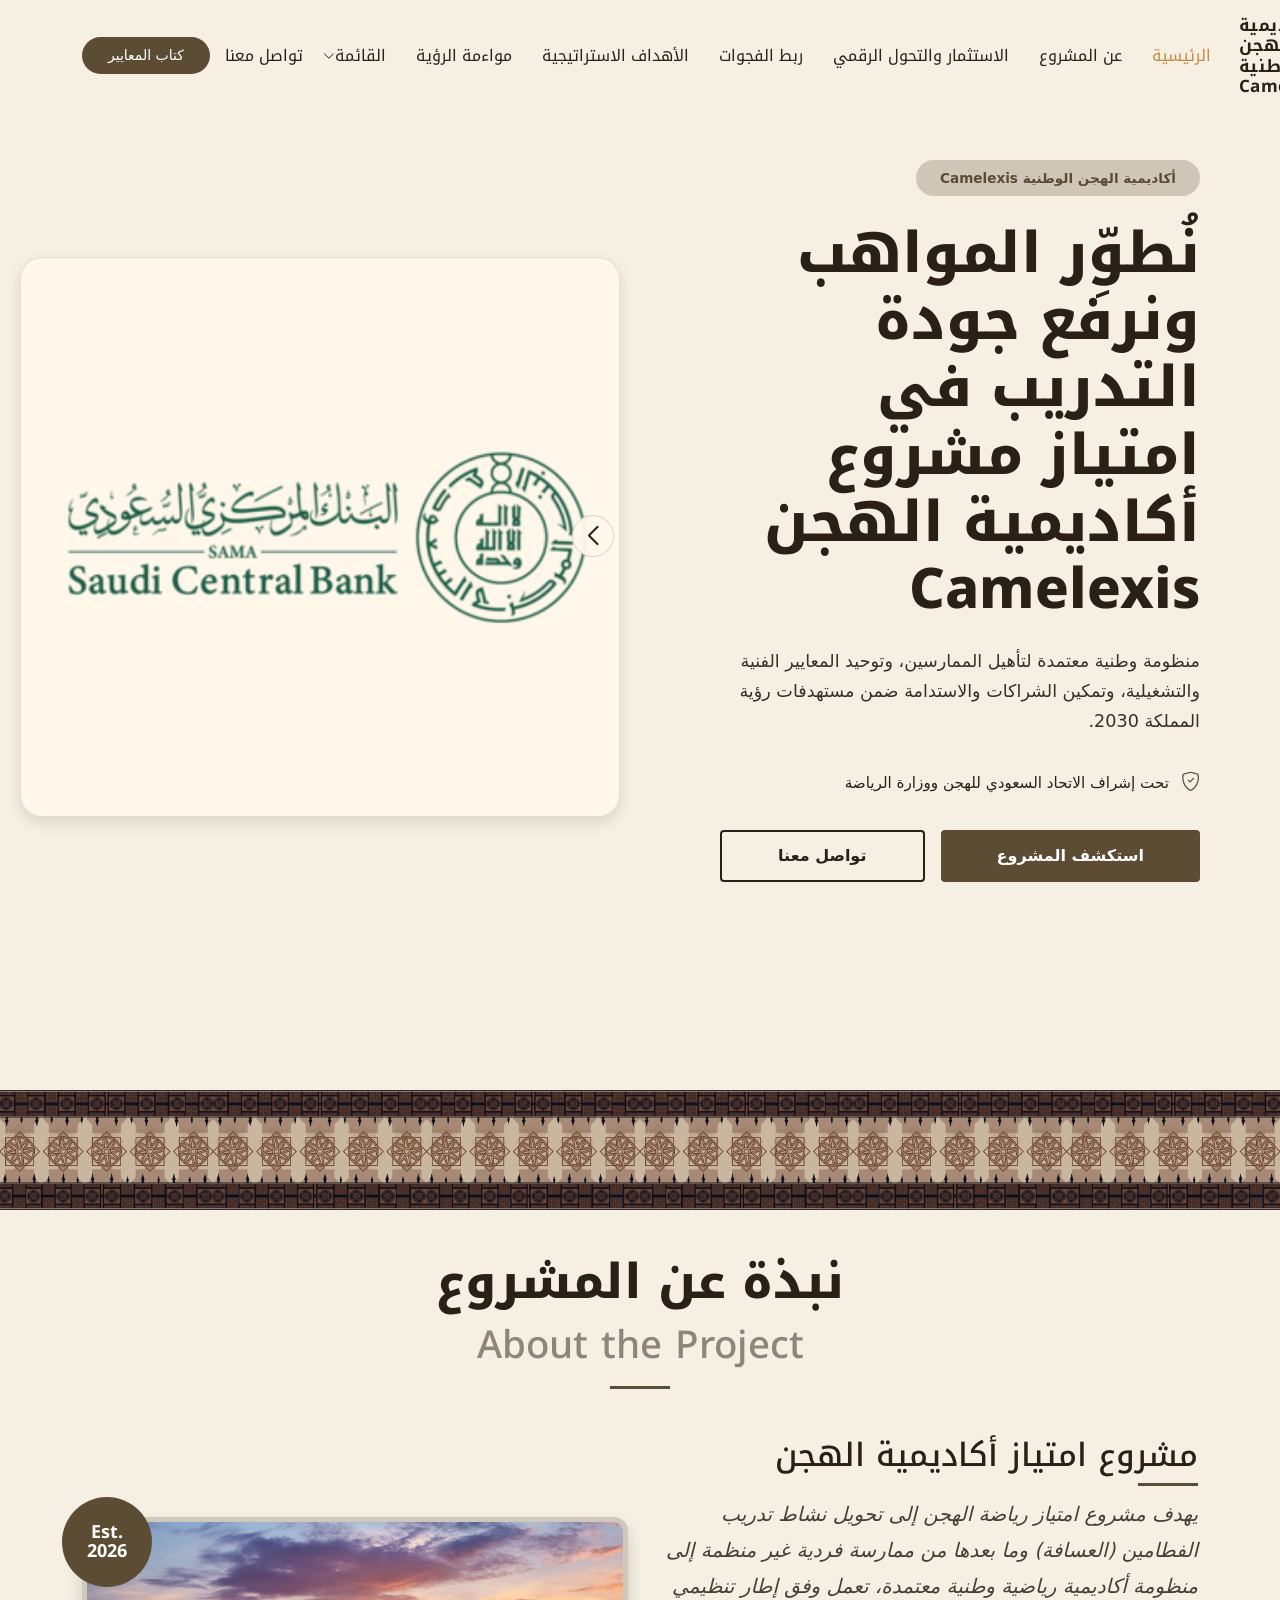
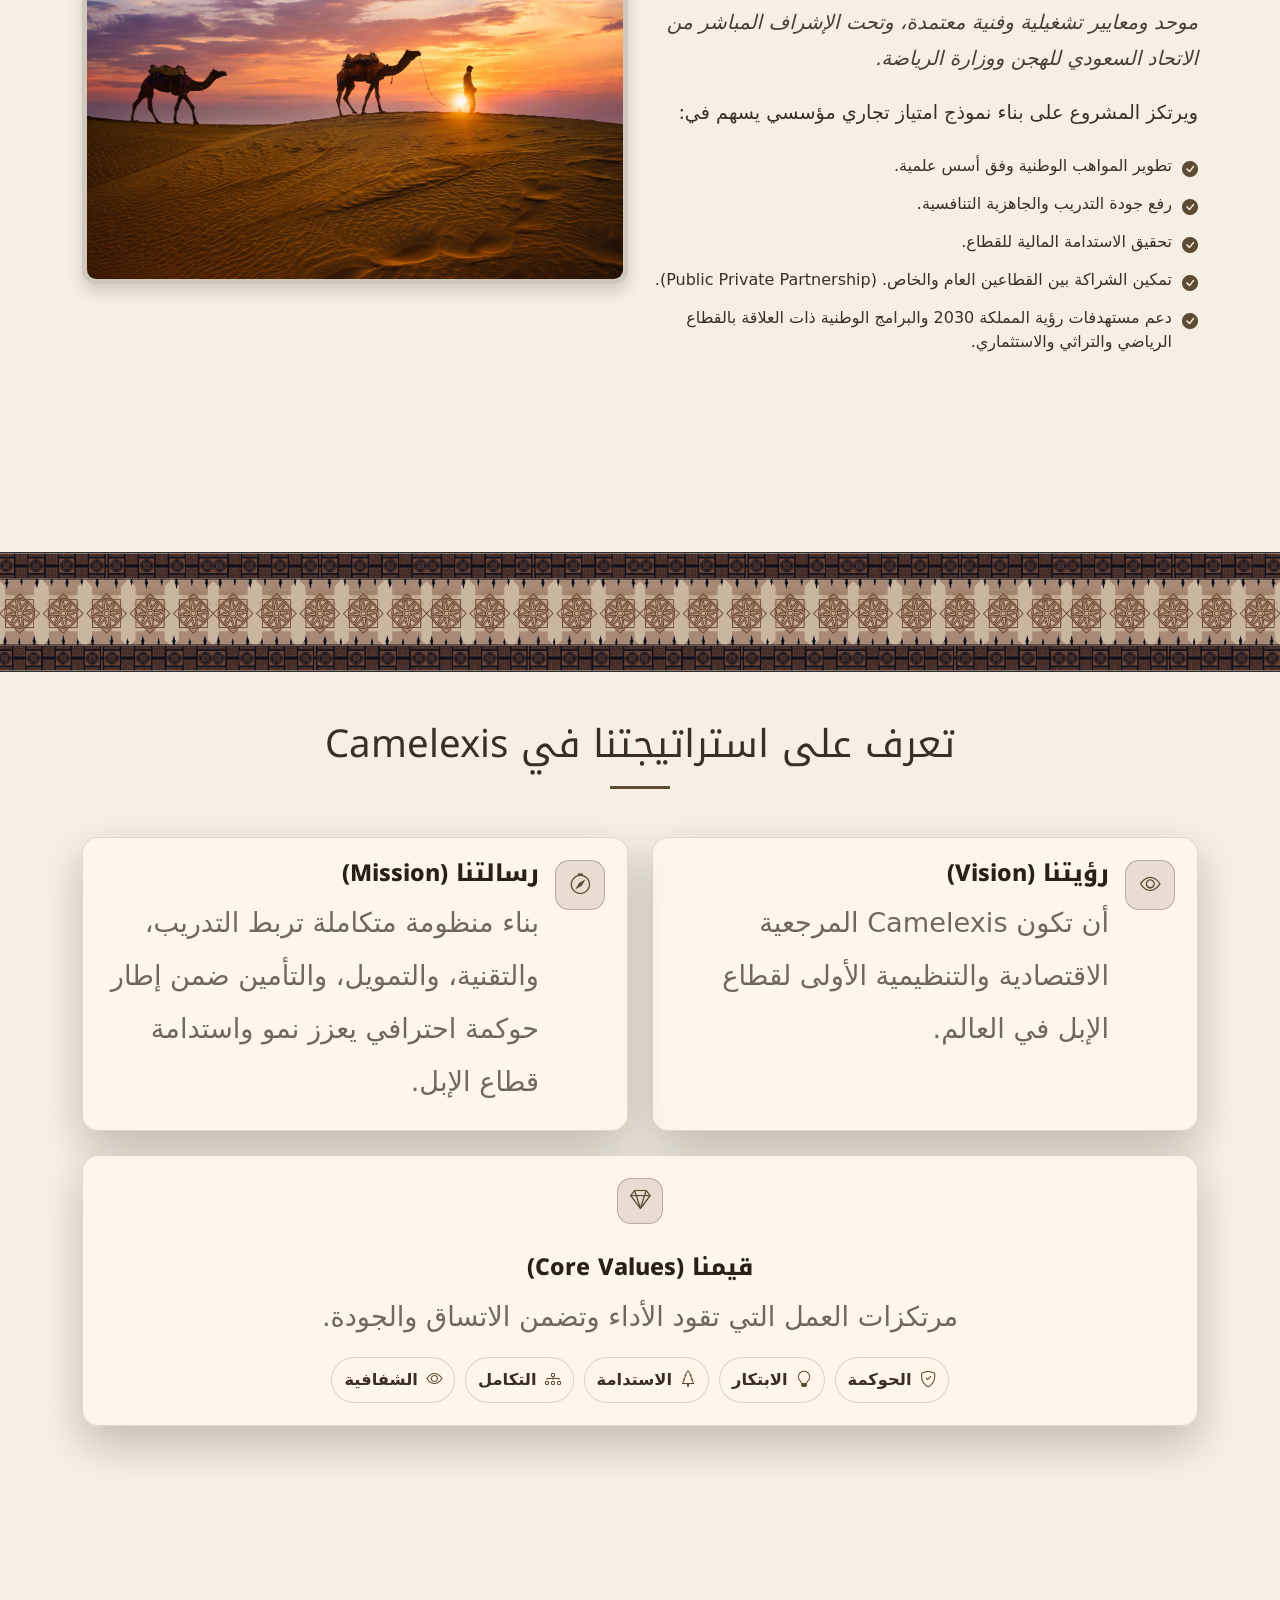
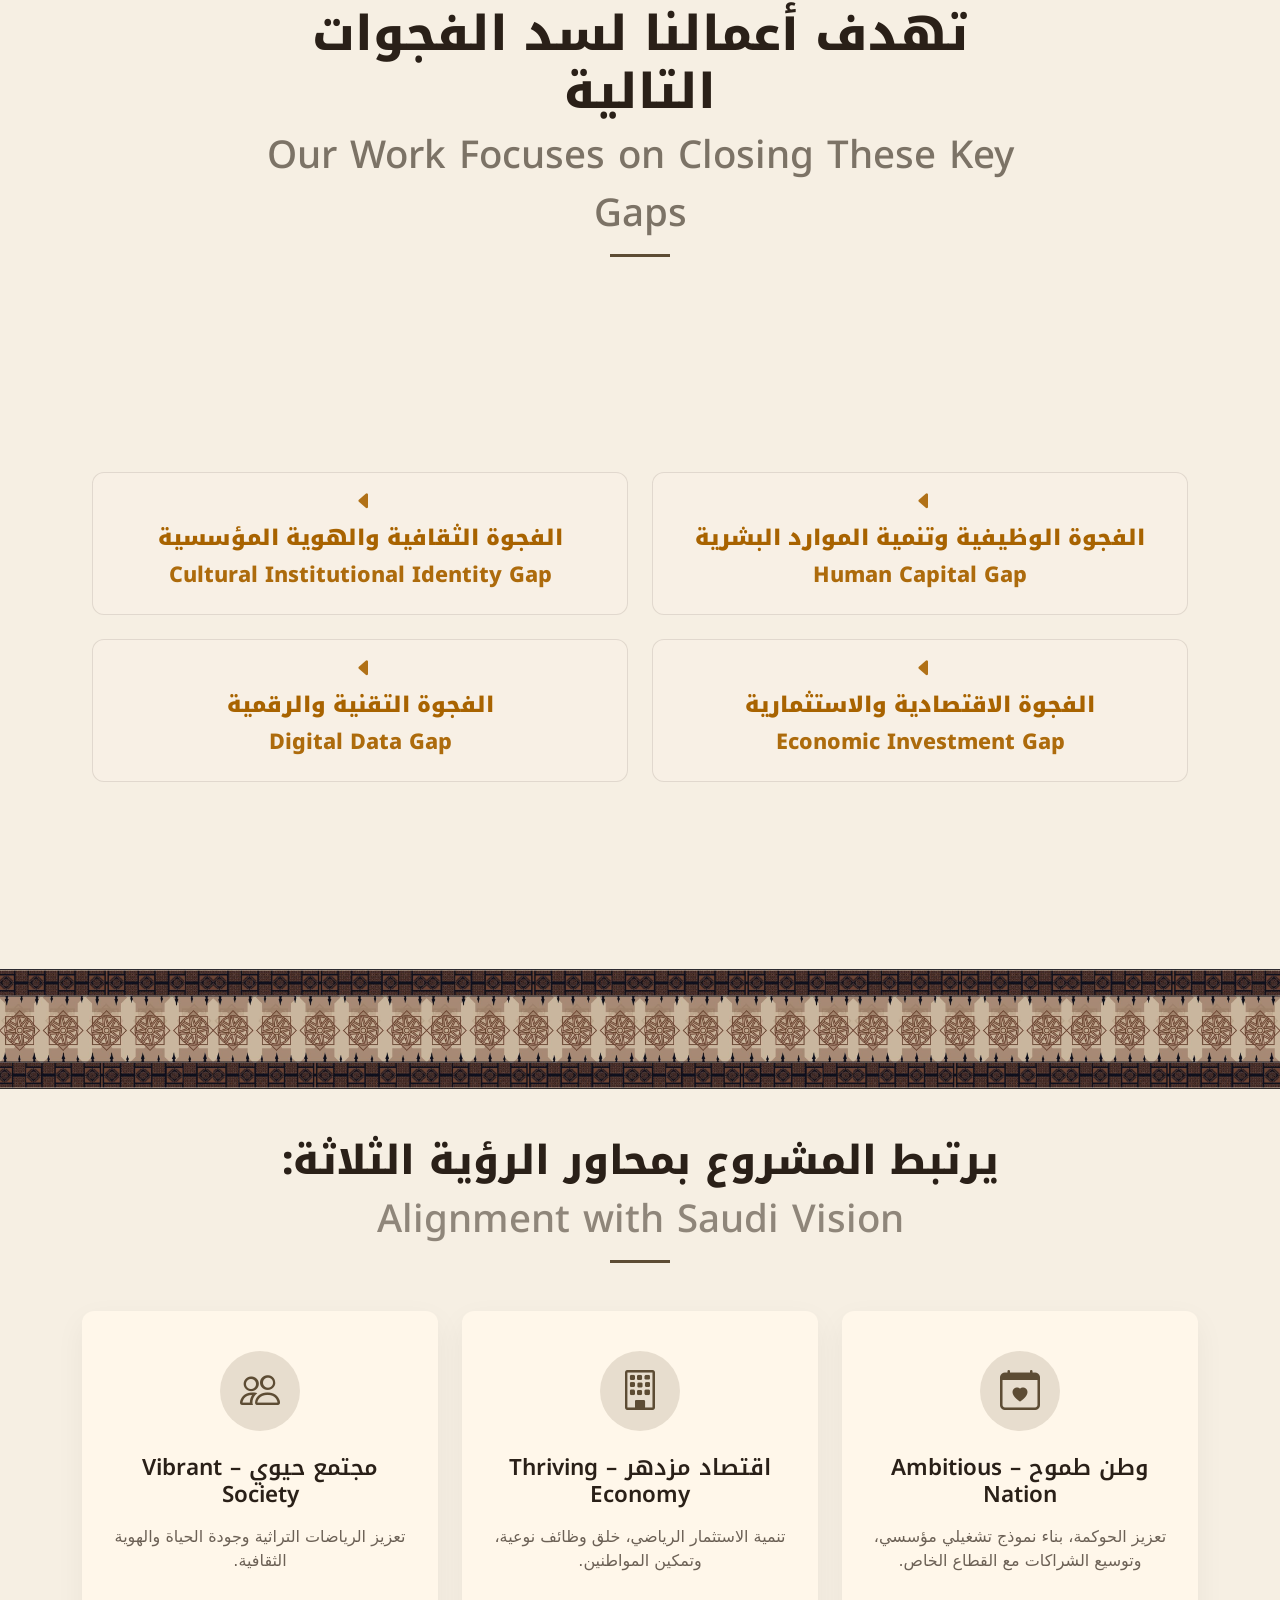
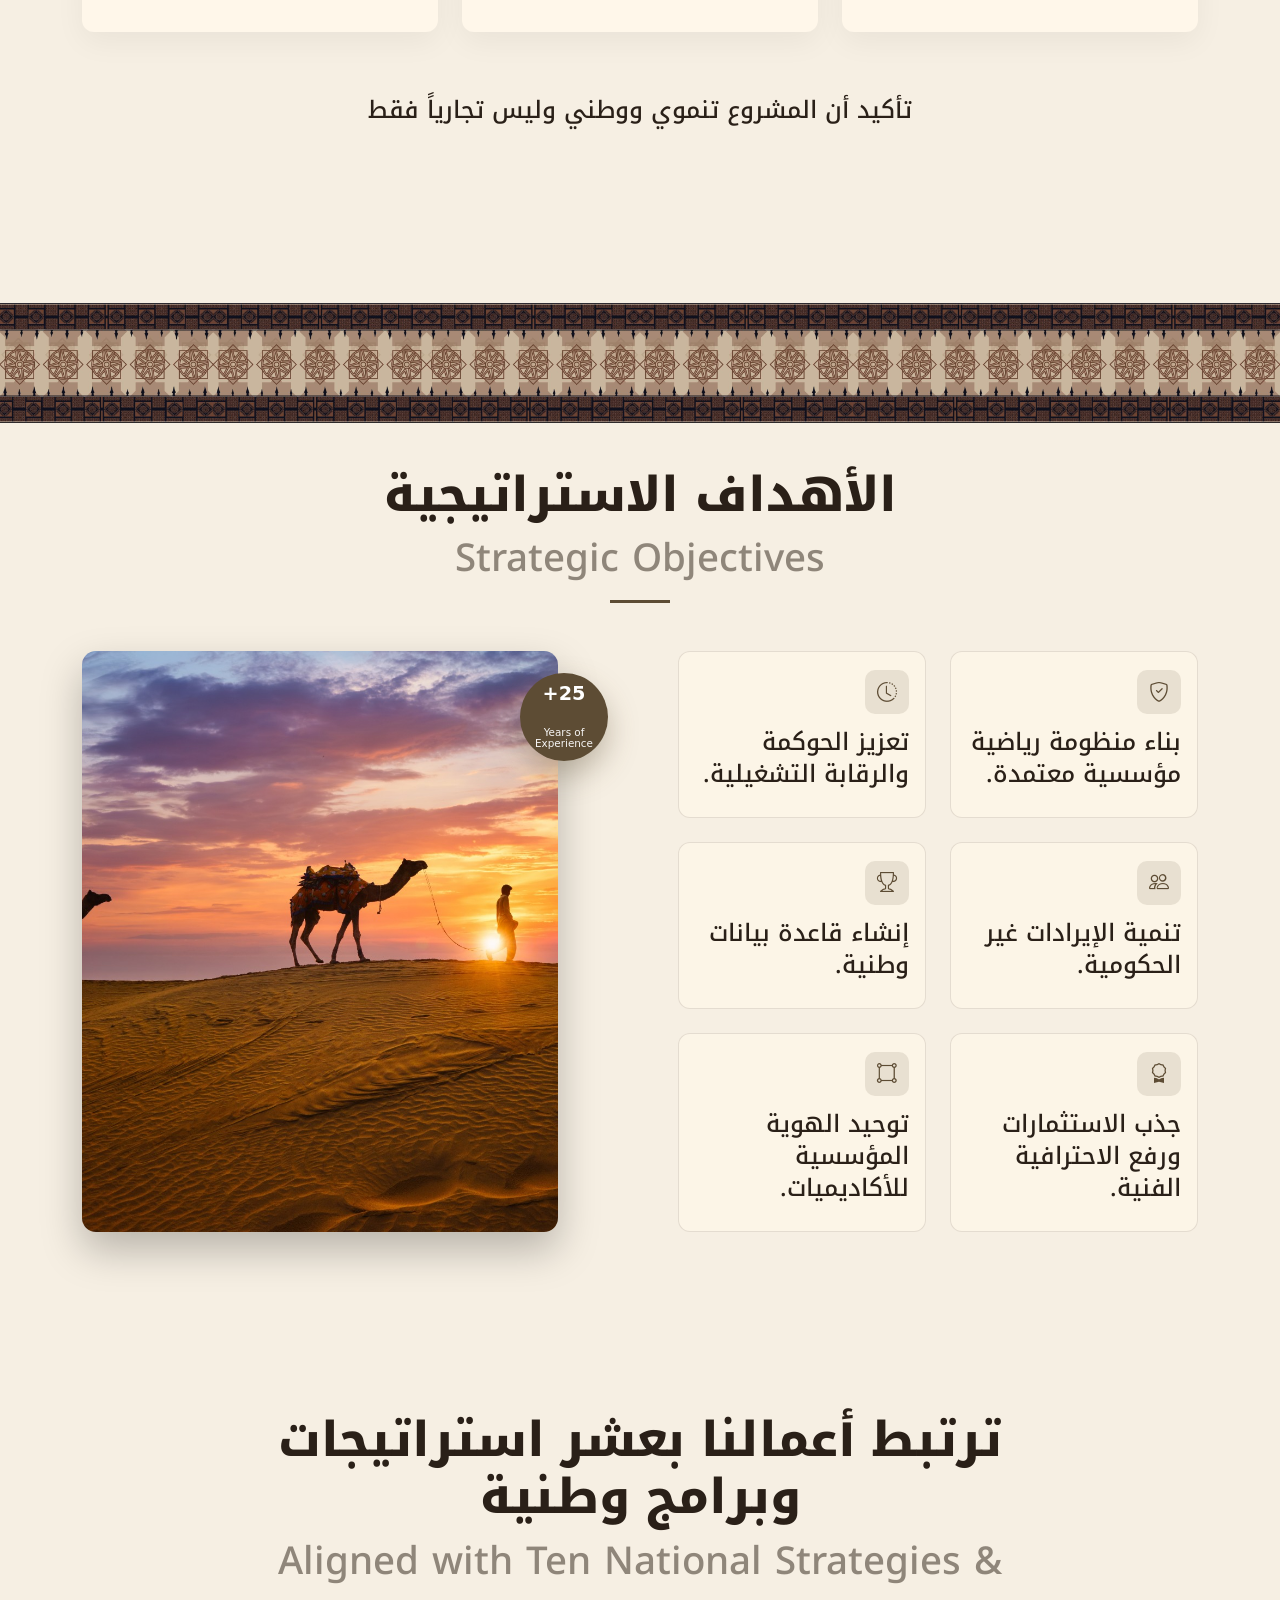
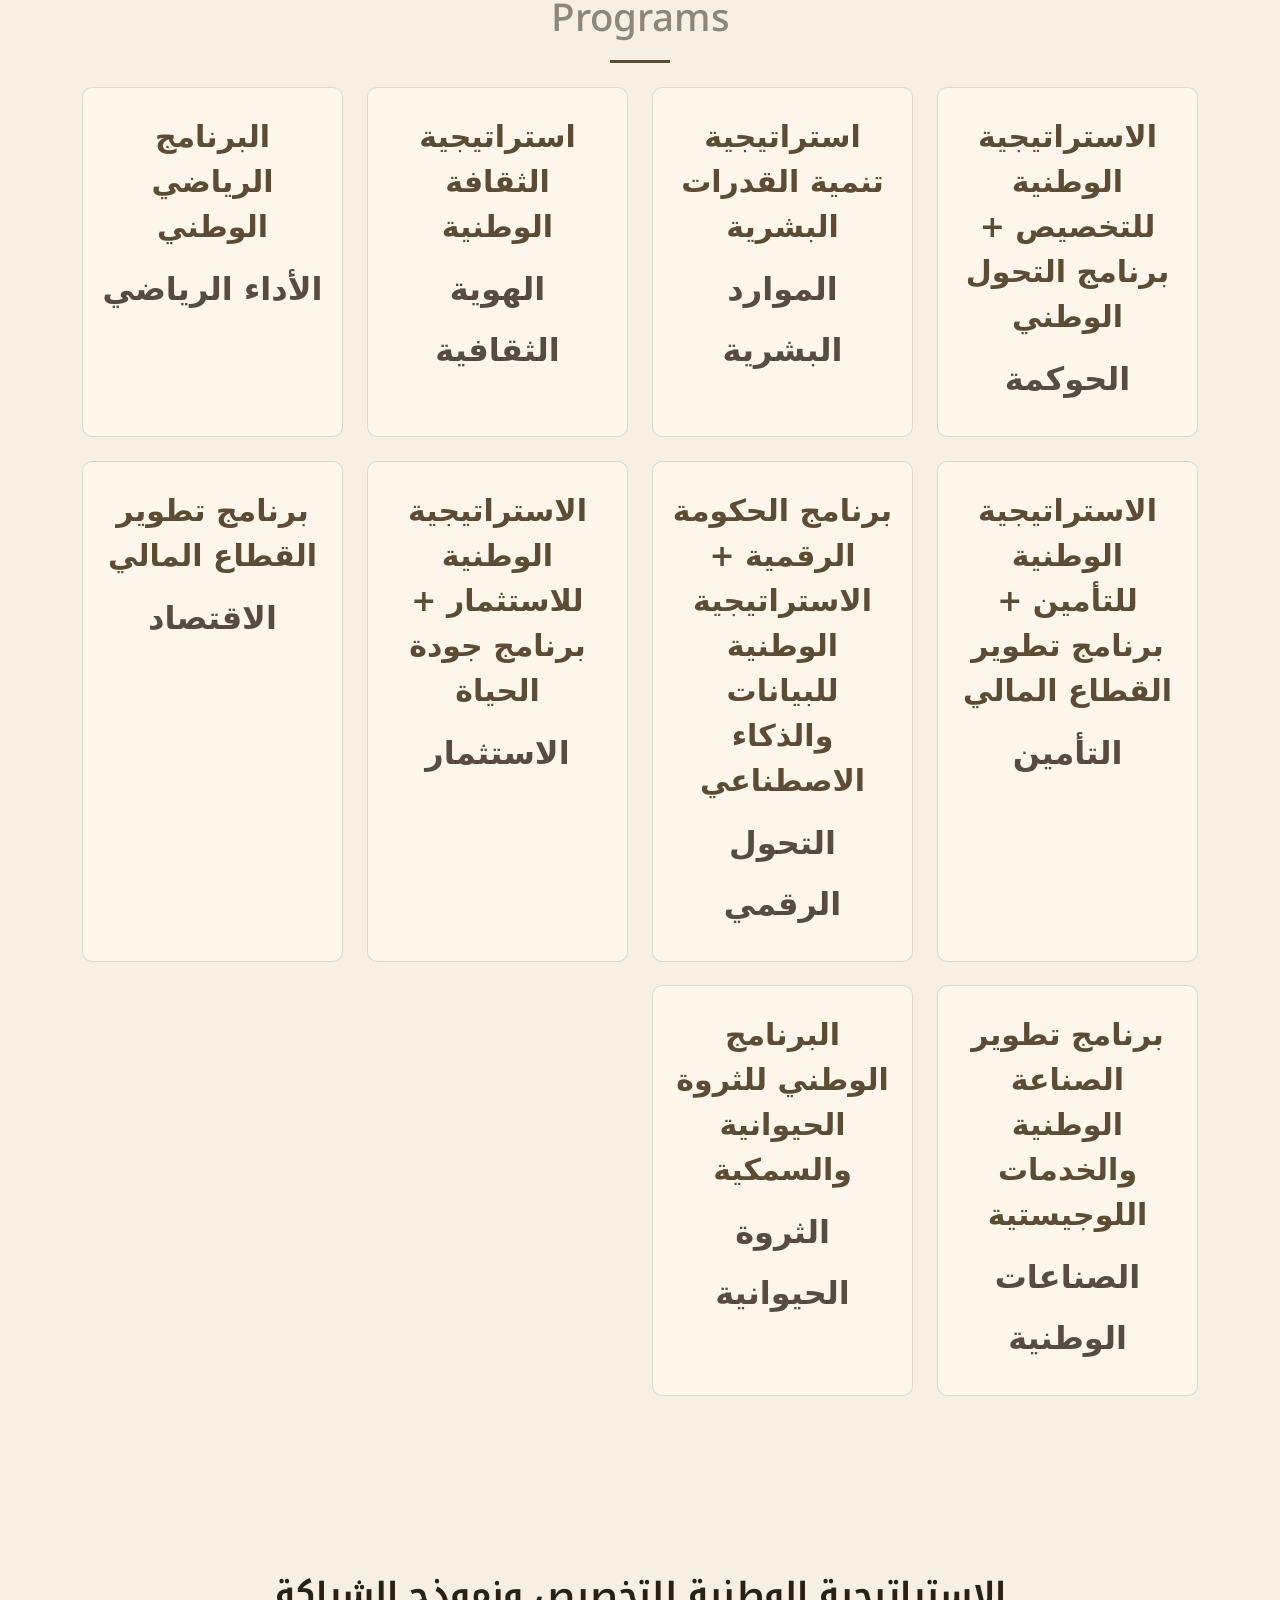
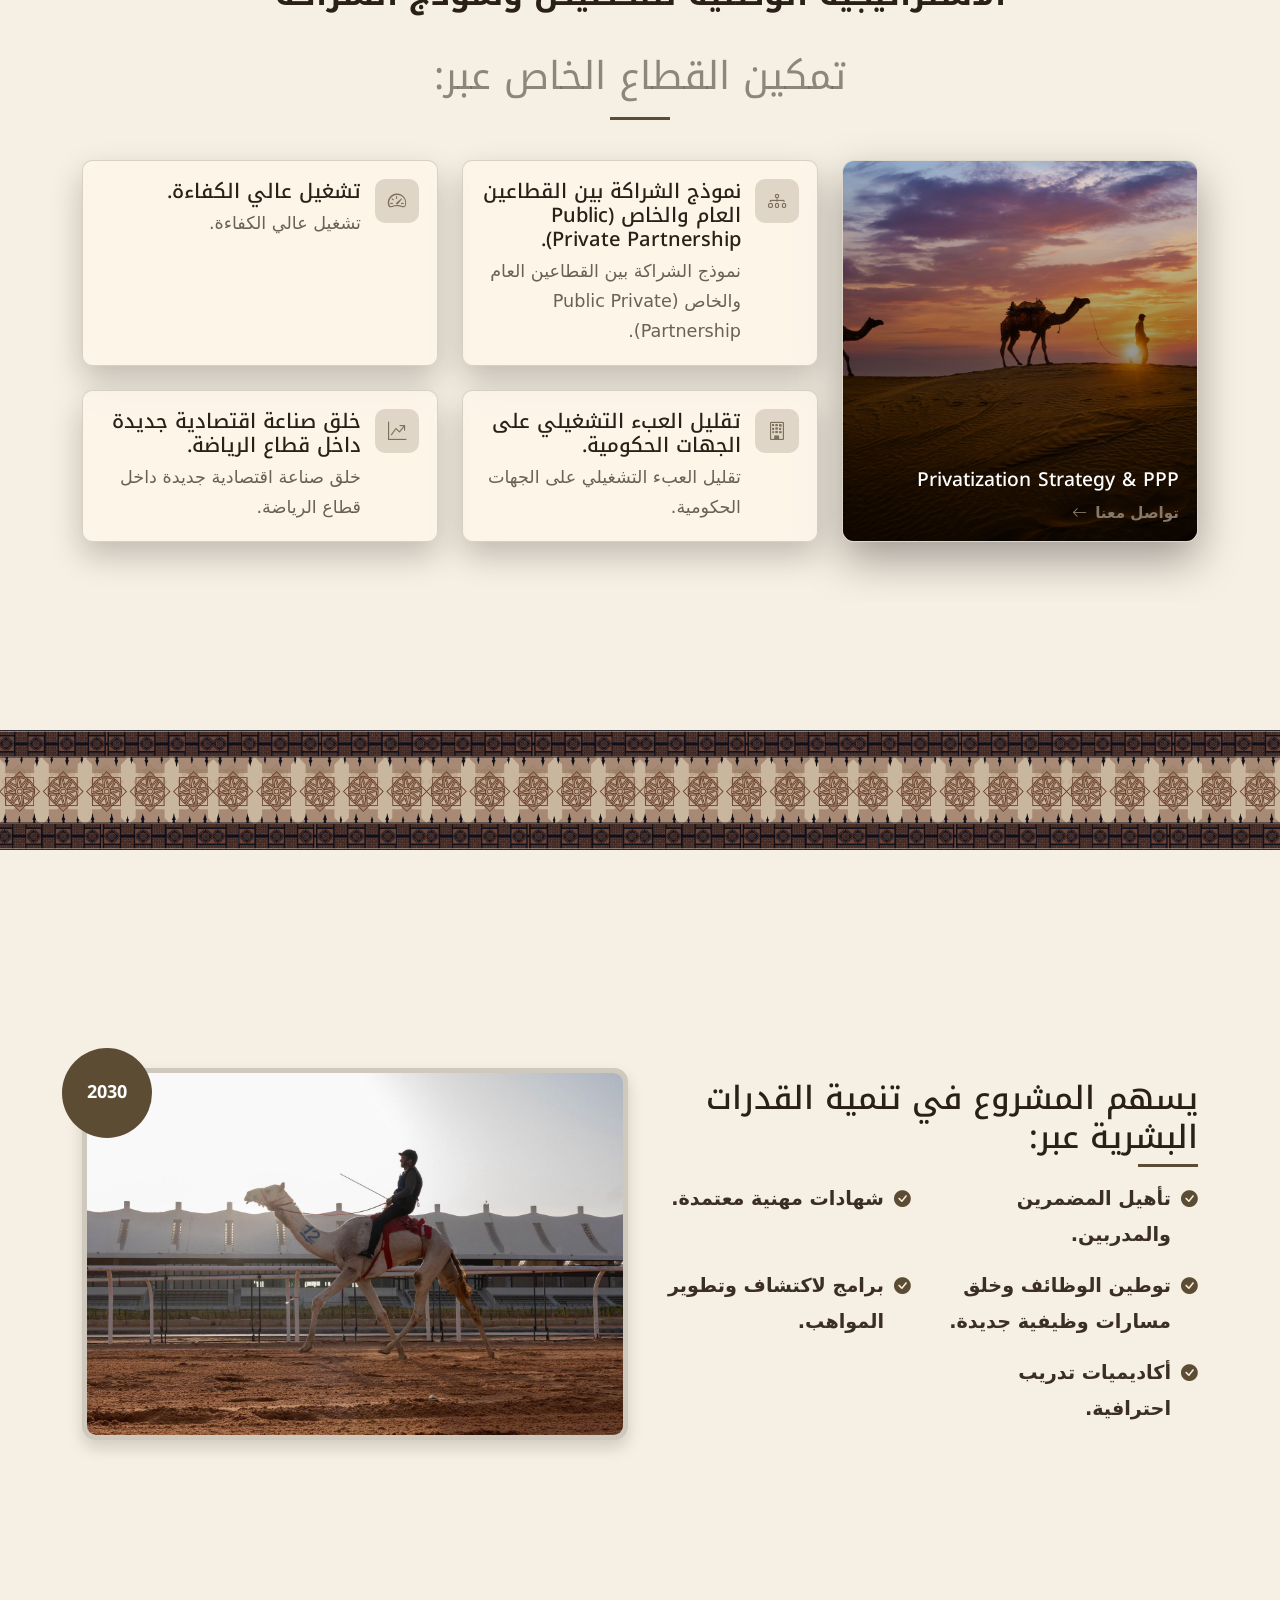
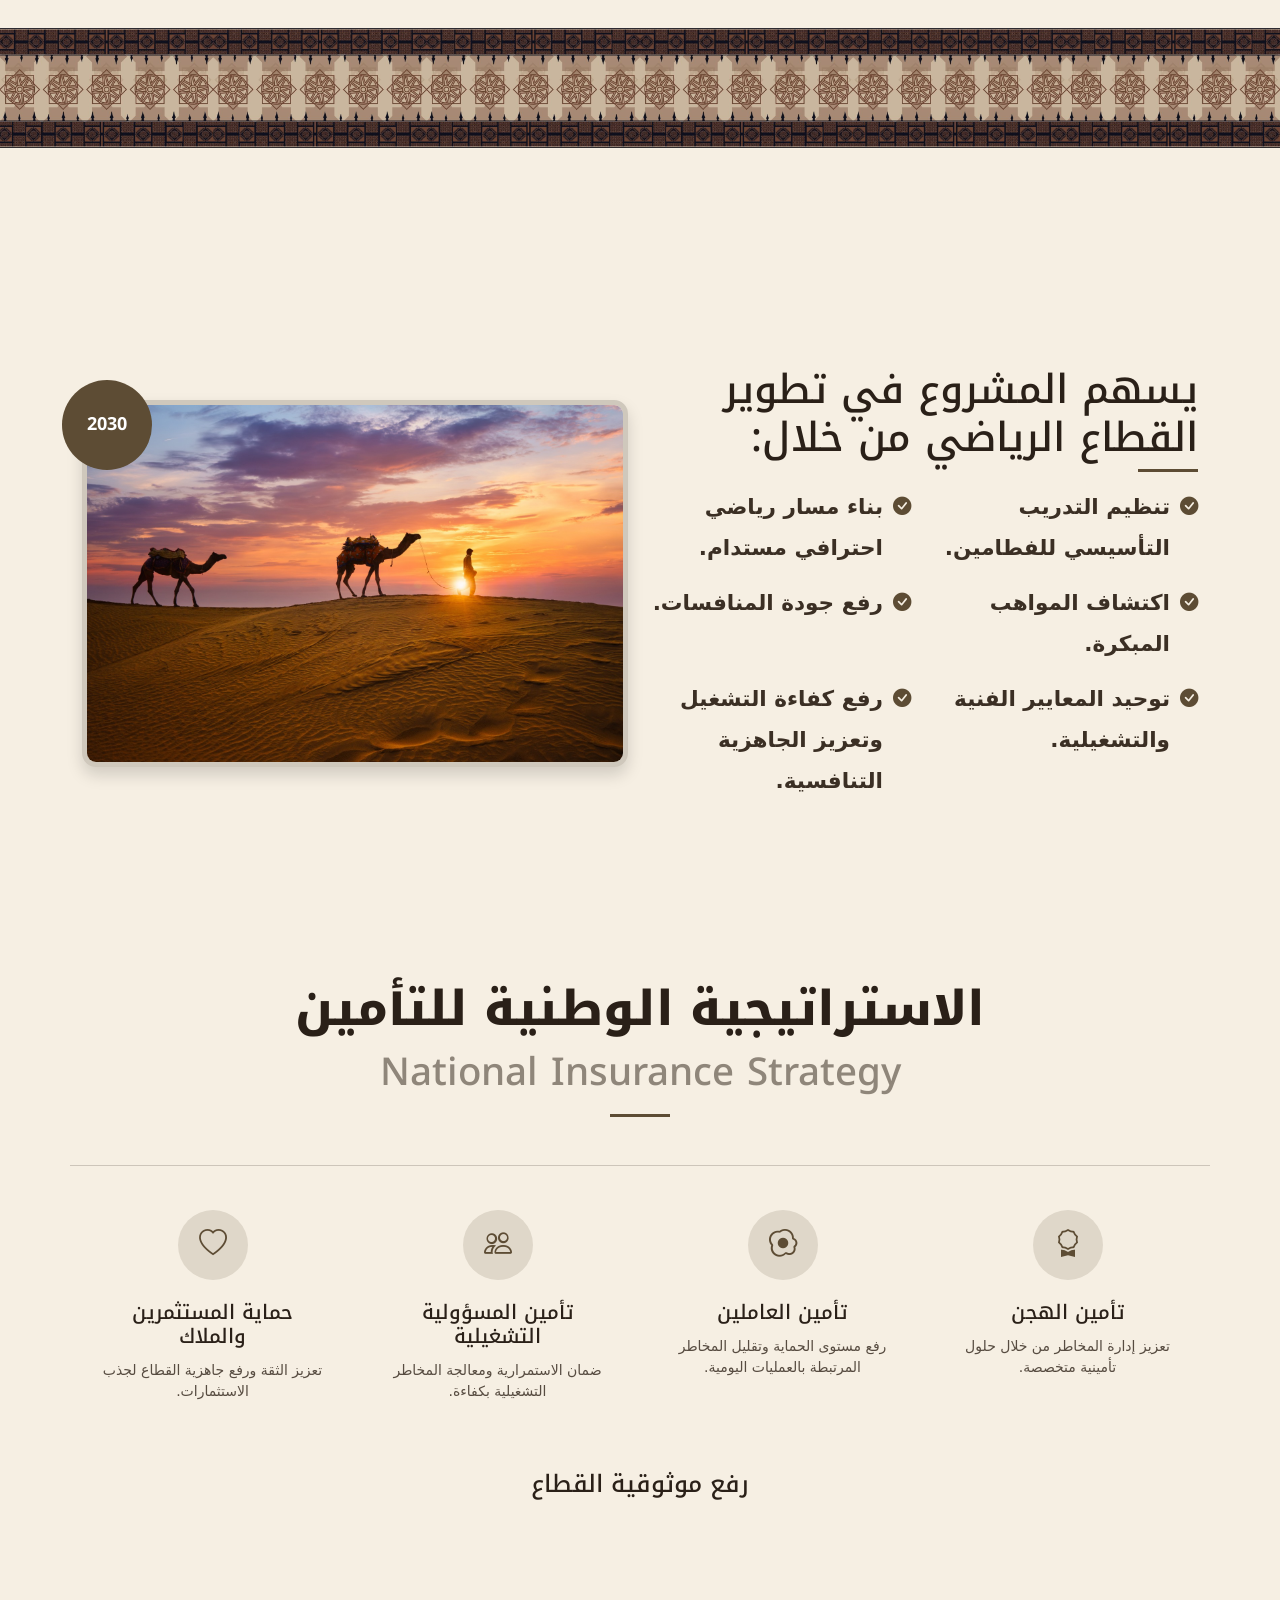
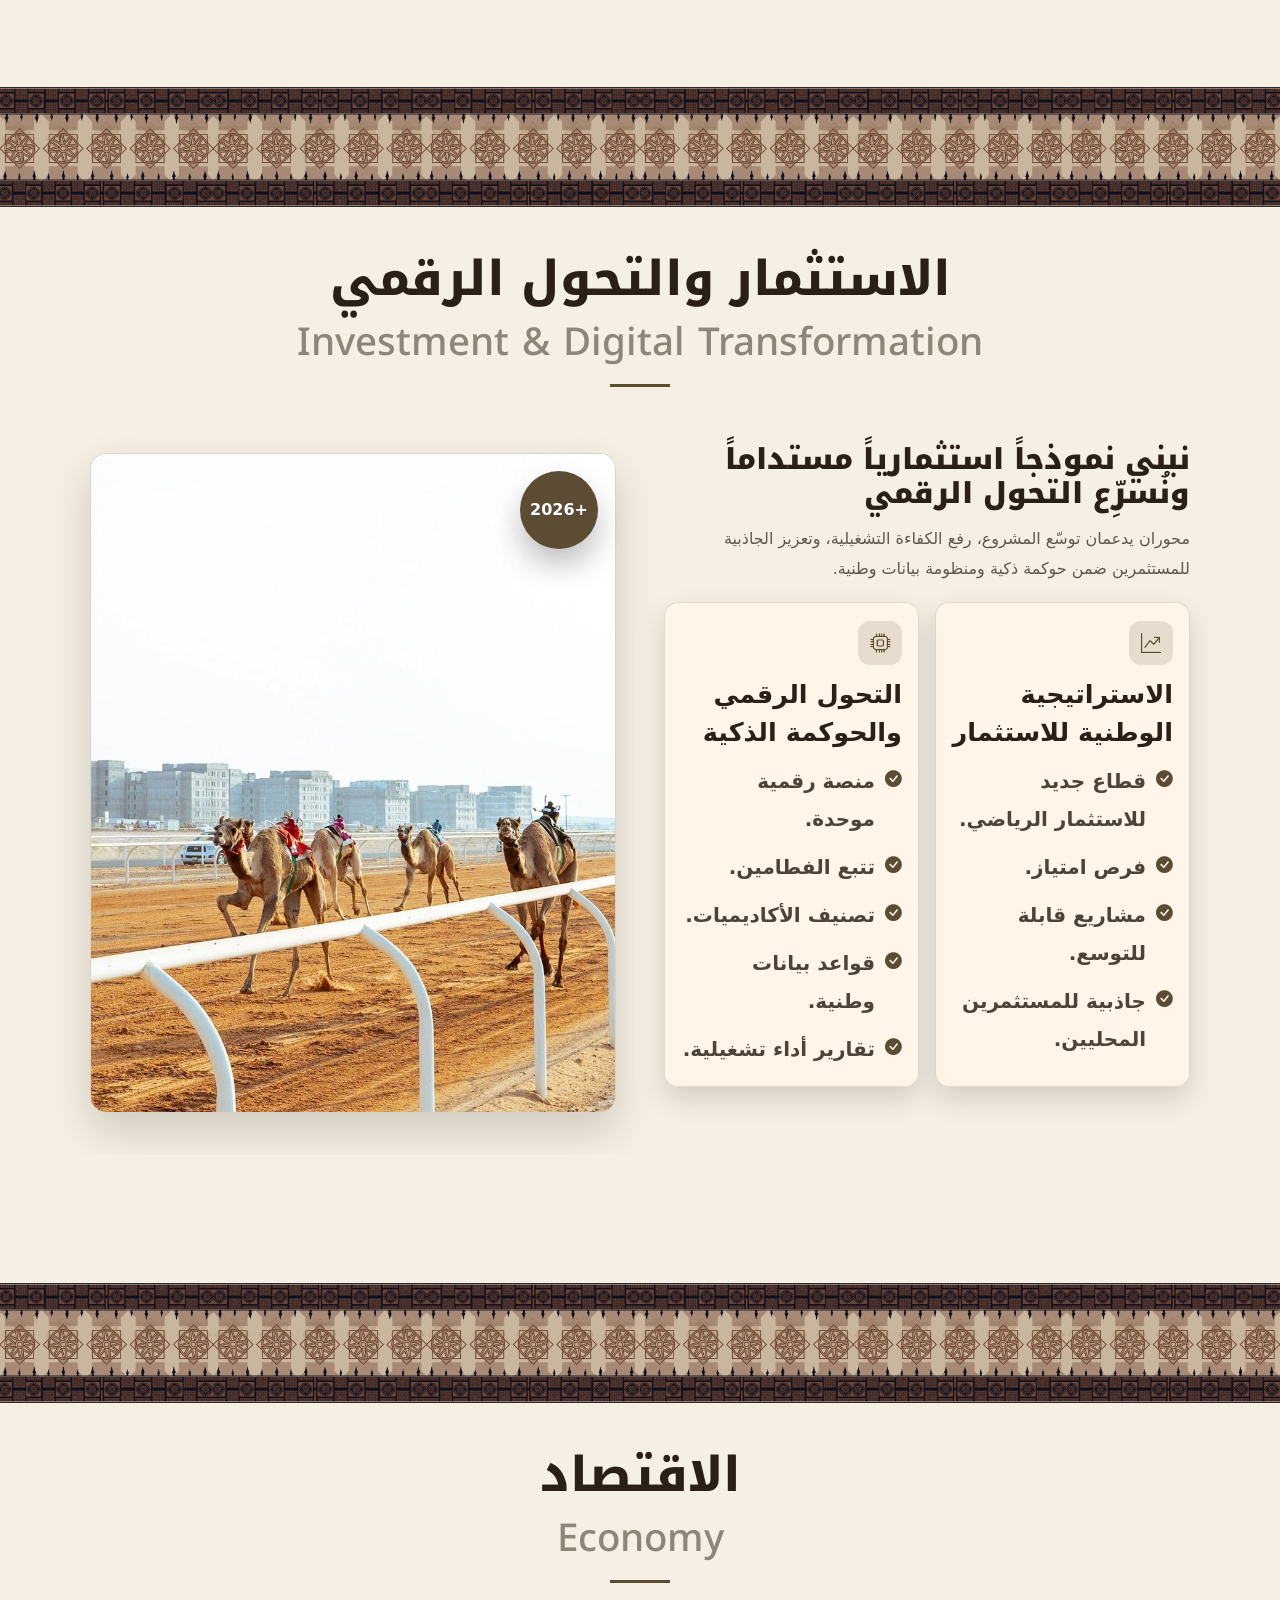
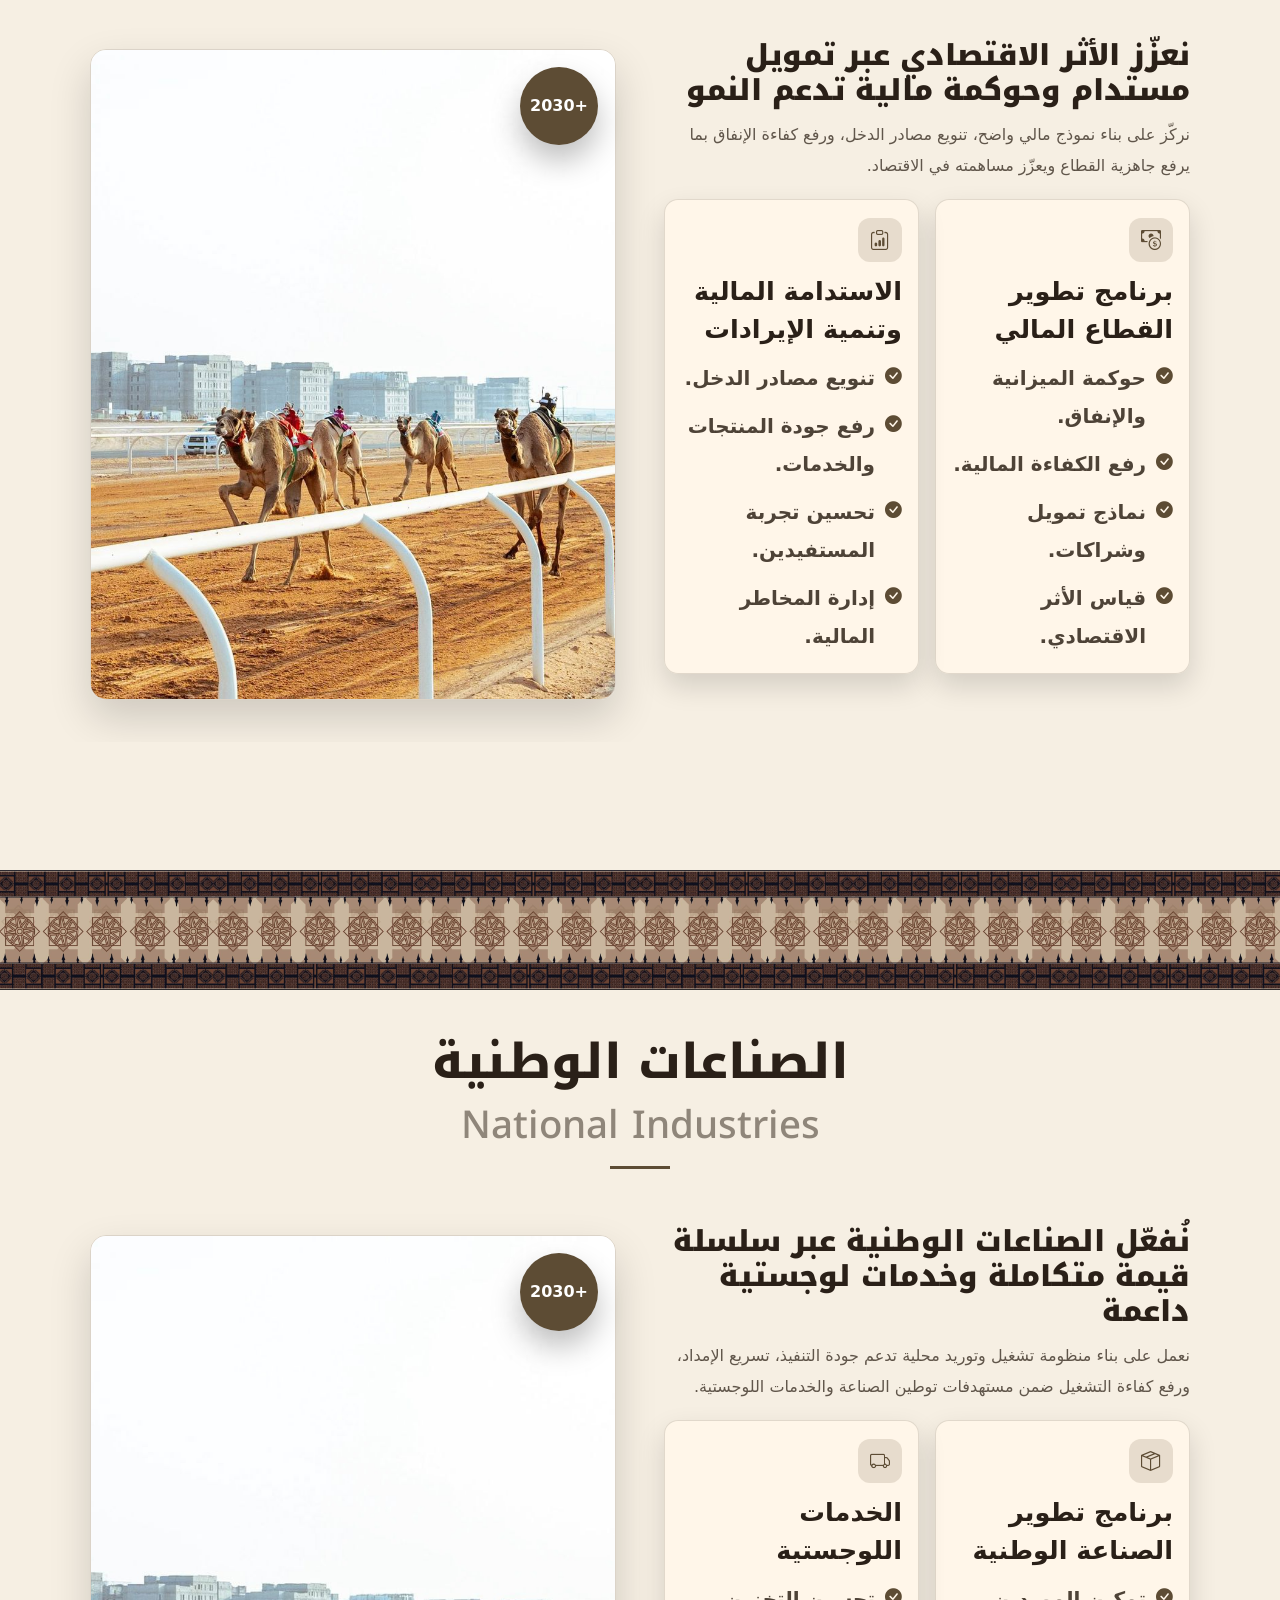
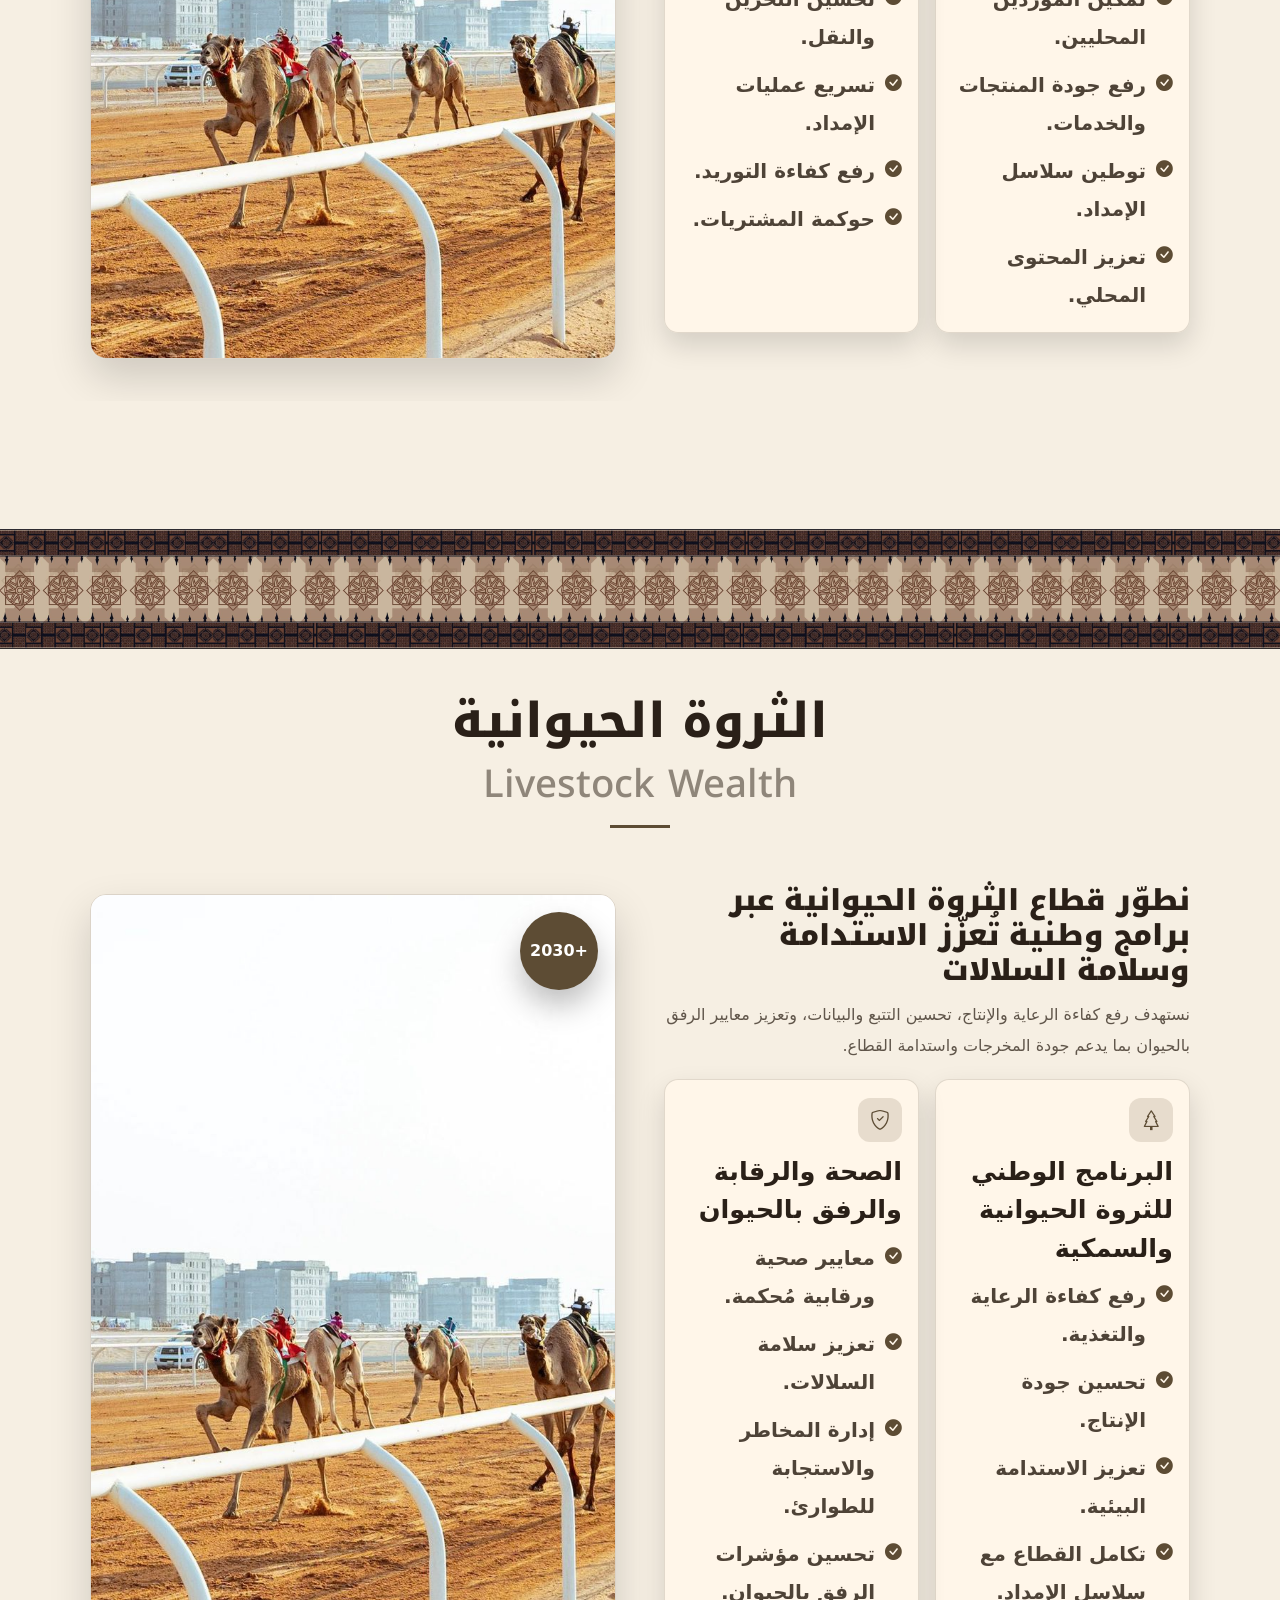
==== commit 988b7b32: "Format key gaps titles (AR then EN)" ====
--- a/index.html
+++ b/index.html
@@ -299,43 +299,42 @@
         <div class="row gy-4">
           <div class="col-lg-6">
             <div class="key-gaps__item" data-aos="fade-up" data-aos-delay="300">
-              <h4 class="key-gaps__item-title"><i class="bi bi-caret-left-fill"></i> الفجوة التنظيمية والحوكمة 
-                 Regulatory &amp; Governance Gap</h4>
+              <h4 class="key-gaps__item-title"><i class="bi bi-caret-left-fill"></i> <span class="key-gaps__title-ar">الفجوة التنظيمية والحوكمة</span><span class="key-gaps__title-en">Regulatory &amp; Governance Gap</span></h4>
              
             </div>
           </div>
 
           <div class="col-lg-6">
             <div class="key-gaps__item" data-aos="fade-up" data-aos-delay="350">
-              <h4 class="key-gaps__item-title"><i class="bi bi-caret-left-fill"></i> الفجوة الرياضية والفنية – Technical &amp; Sports Performance Gap</h4>
+              <h4 class="key-gaps__item-title"><i class="bi bi-caret-left-fill"></i> <span class="key-gaps__title-ar">الفجوة الرياضية والفنية</span><span class="key-gaps__title-en">Technical Sports Performance Gap</span></h4>
           
             </div>
           </div>
 
           <div class="col-lg-6">
             <div class="key-gaps__item" data-aos="fade-up" data-aos-delay="400">
-              <h4 class="key-gaps__item-title"><i class="bi bi-caret-left-fill"></i> الفجوة الوظيفية وتنمية الموارد البشرية – Human Capital Gap</h4>
+              <h4 class="key-gaps__item-title"><i class="bi bi-caret-left-fill"></i> <span class="key-gaps__title-ar">الفجوة الوظيفية وتنمية الموارد البشرية</span><span class="key-gaps__title-en">Human Capital Gap</span></h4>
              
             </div>
           </div>
 
           <div class="col-lg-6">
             <div class="key-gaps__item" data-aos="fade-up" data-aos-delay="450">
-              <h4 class="key-gaps__item-title"><i class="bi bi-caret-left-fill"></i> الفجوة الثقافية والهوية المؤسسية – Cultural &amp; Institutional Identity Gap</h4>
+              <h4 class="key-gaps__item-title"><i class="bi bi-caret-left-fill"></i> <span class="key-gaps__title-ar">الفجوة الثقافية والهوية المؤسسية</span><span class="key-gaps__title-en">Cultural Institutional Identity Gap</span></h4>
              
             </div>
           </div>
 
           <div class="col-lg-6">
             <div class="key-gaps__item" data-aos="fade-up" data-aos-delay="500">
-              <h4 class="key-gaps__item-title"><i class="bi bi-caret-left-fill"></i> الفجوة الاقتصادية والاستثمارية – Economic &amp; Investment Gap</h4>
+              <h4 class="key-gaps__item-title"><i class="bi bi-caret-left-fill"></i> <span class="key-gaps__title-ar">الفجوة الاقتصادية والاستثمارية</span><span class="key-gaps__title-en">Economic Investment Gap</span></h4>
            
             </div>
           </div>
 
           <div class="col-lg-6">
             <div class="key-gaps__item" data-aos="fade-up" data-aos-delay="550">
-              <h4 class="key-gaps__item-title"><i class="bi bi-caret-left-fill"></i> الفجوة التقنية والرقمية – Digital &amp; Data Gap</h4>
+              <h4 class="key-gaps__item-title"><i class="bi bi-caret-left-fill"></i> <span class="key-gaps__title-ar">الفجوة التقنية والرقمية</span><span class="key-gaps__title-en">Digital Data Gap</span></h4>
              
             </div>
           </div>
--- a/assets/css/main.css
+++ b/assets/css/main.css
@@ -3826,8 +3826,20 @@
   margin: 0 0 0.65rem;
   font-size: 1.35rem;
   font-weight: 900;
-  color: var(--accent-color);
+  color: var(--heading-color);
   line-height: 1.7;
+}
+
+.key-gaps__title-ar {
+  display: block;
+}
+
+.key-gaps__title-en {
+  display: block;
+  direction: ltr;
+  unicode-bidi: isolate;
+  font-weight: 800;
+  opacity: 0.95;
 }
 
 .key-gaps__item-title i {
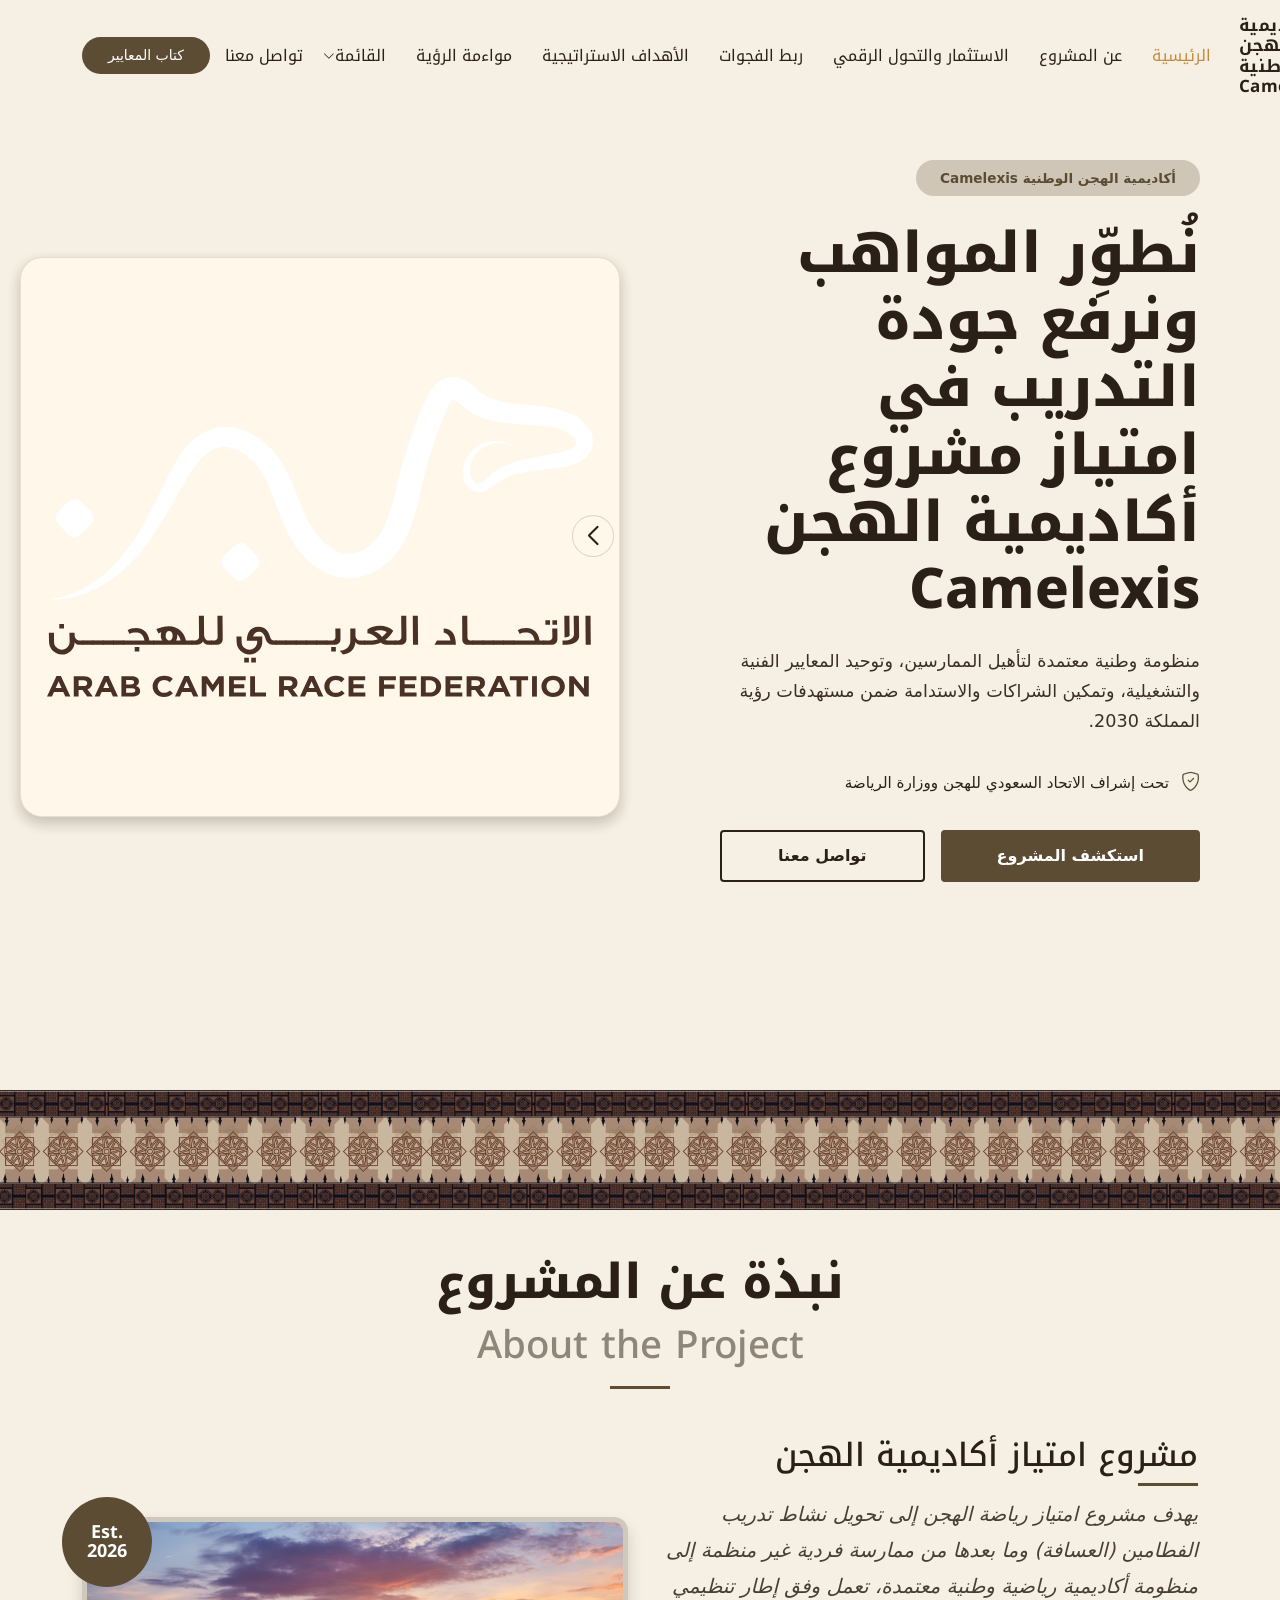
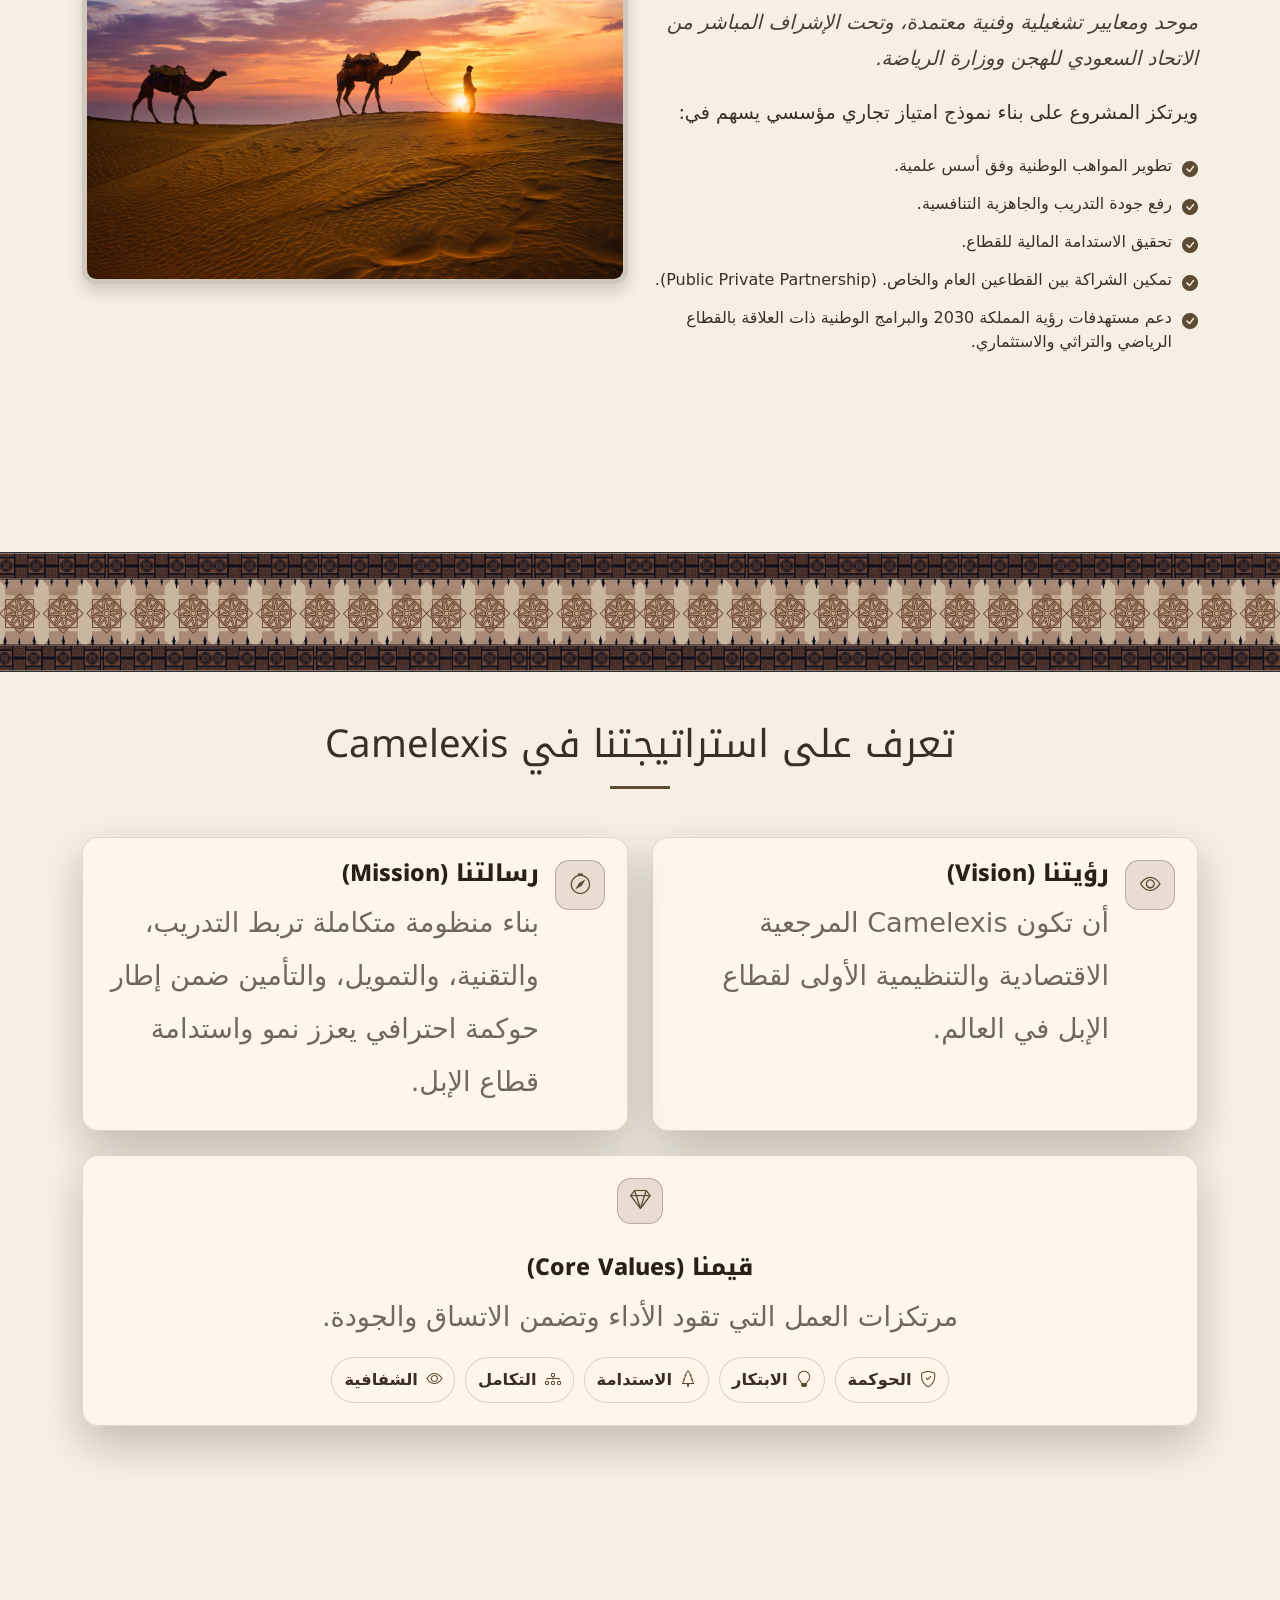
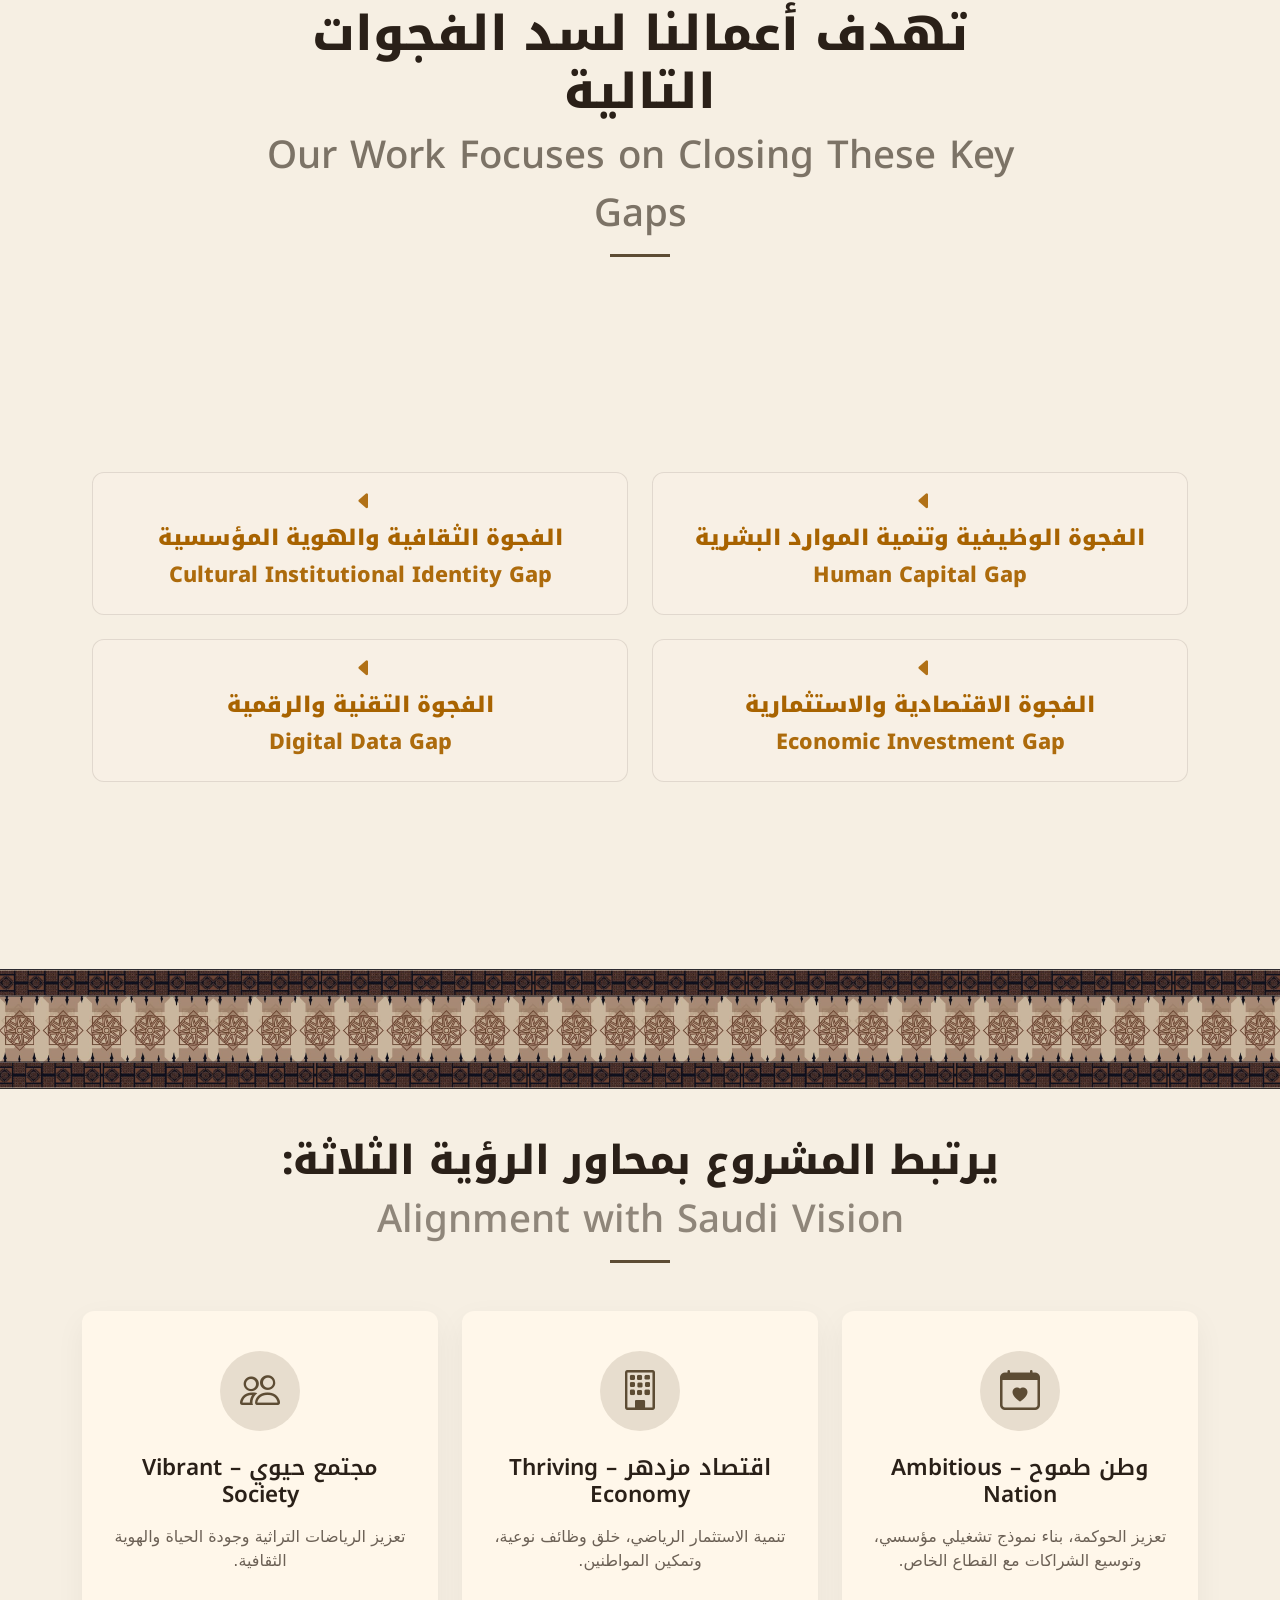
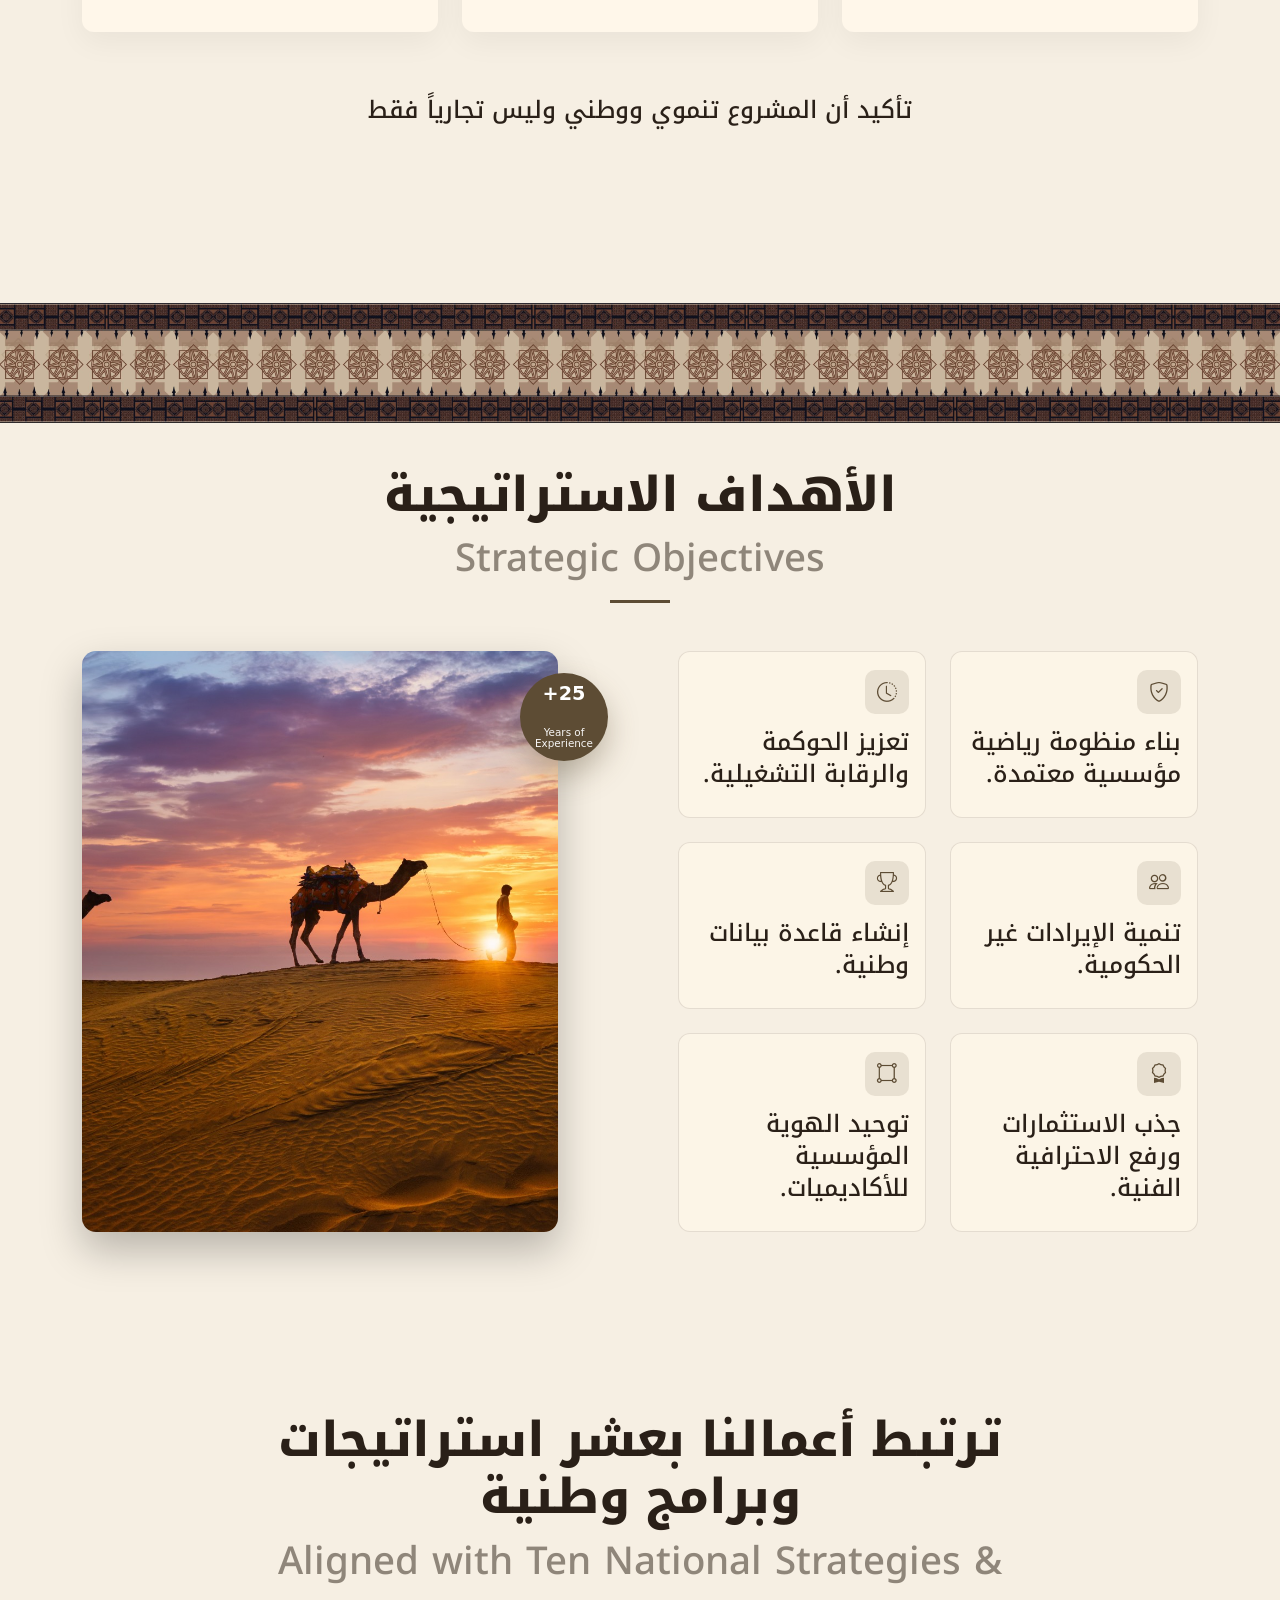
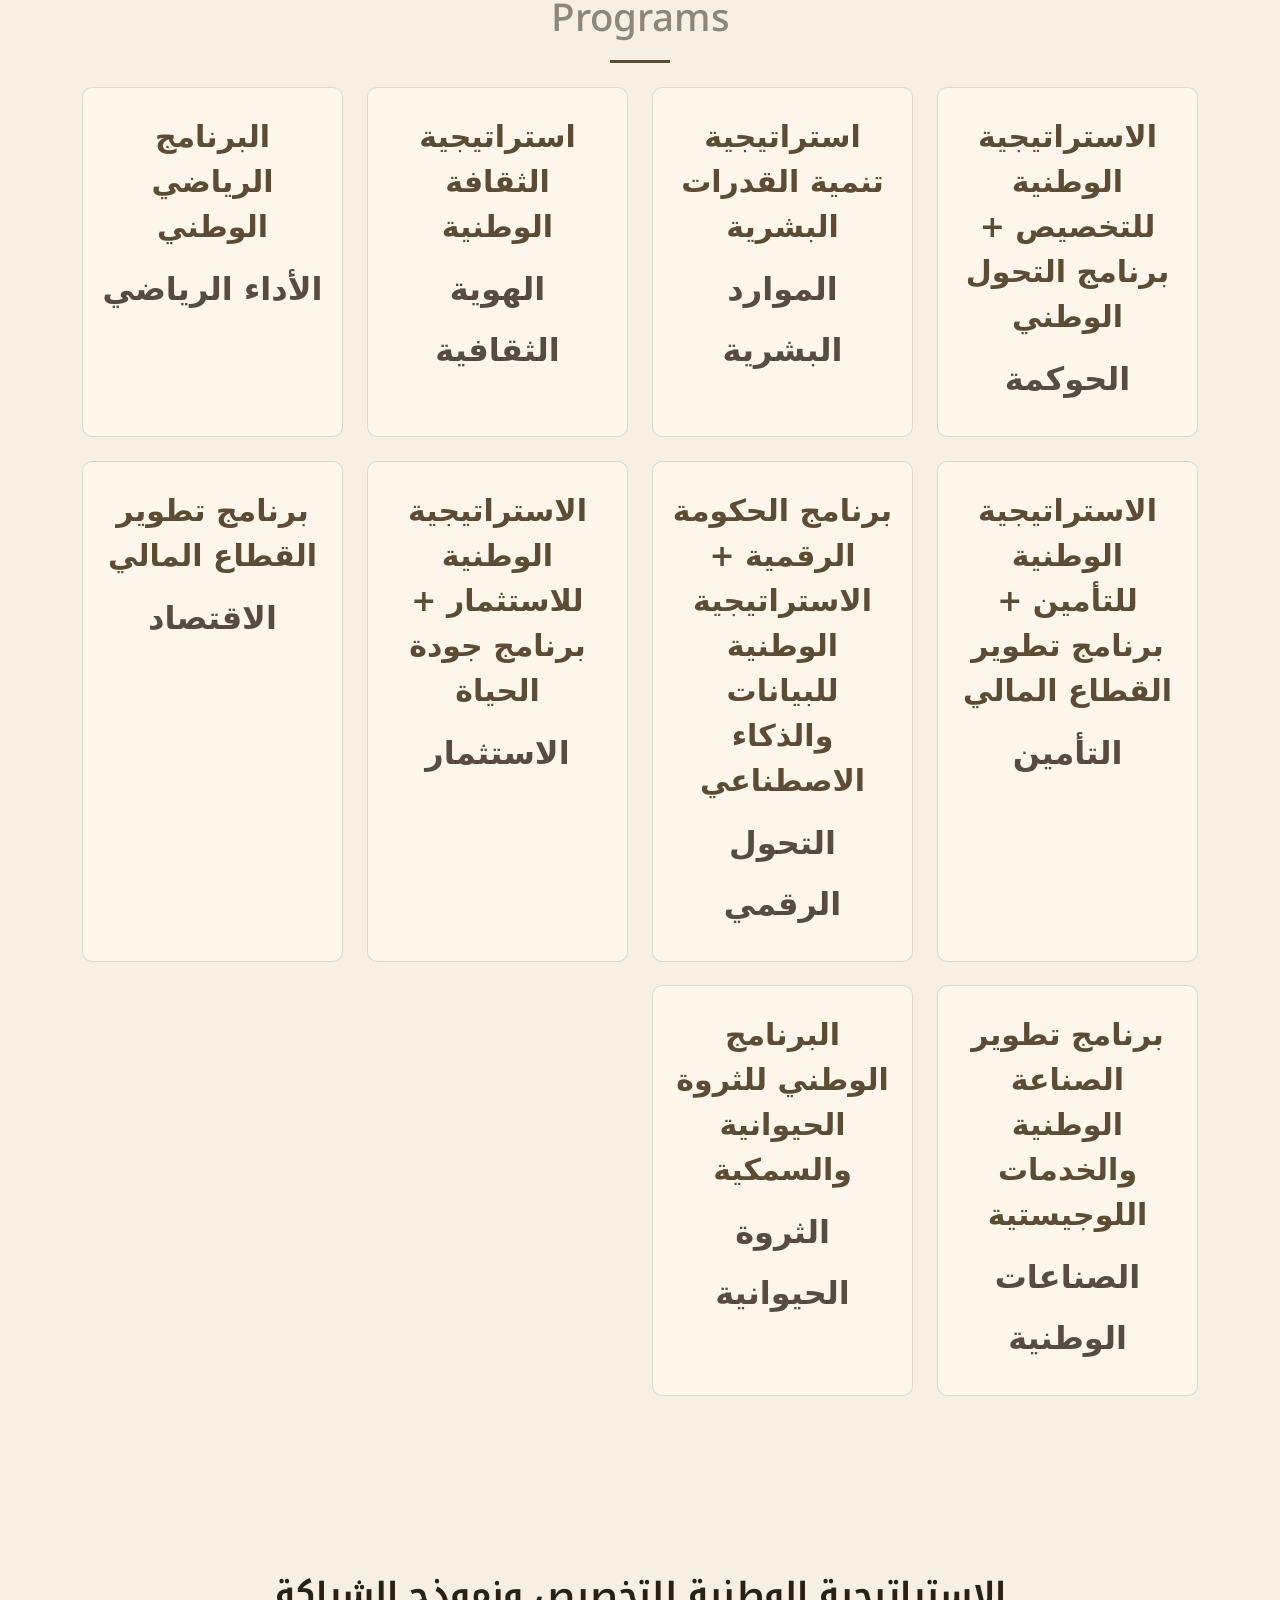
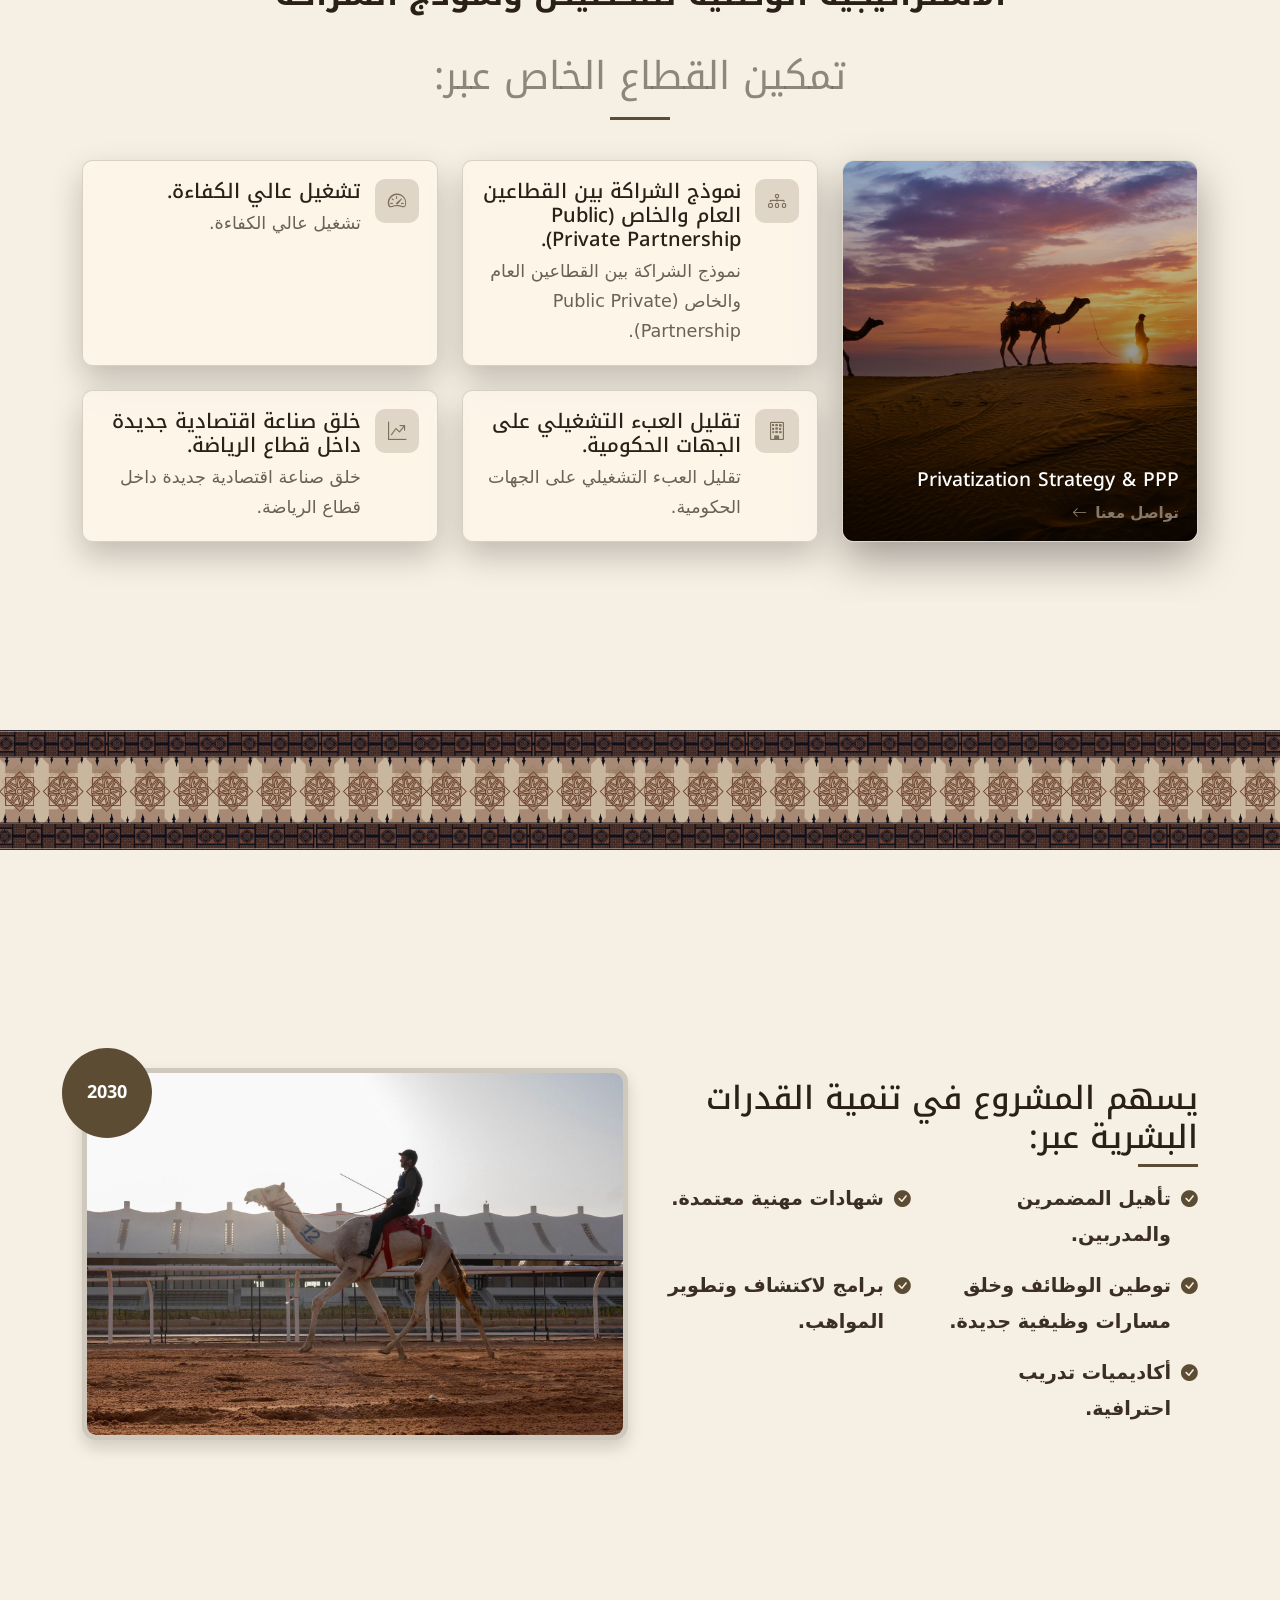
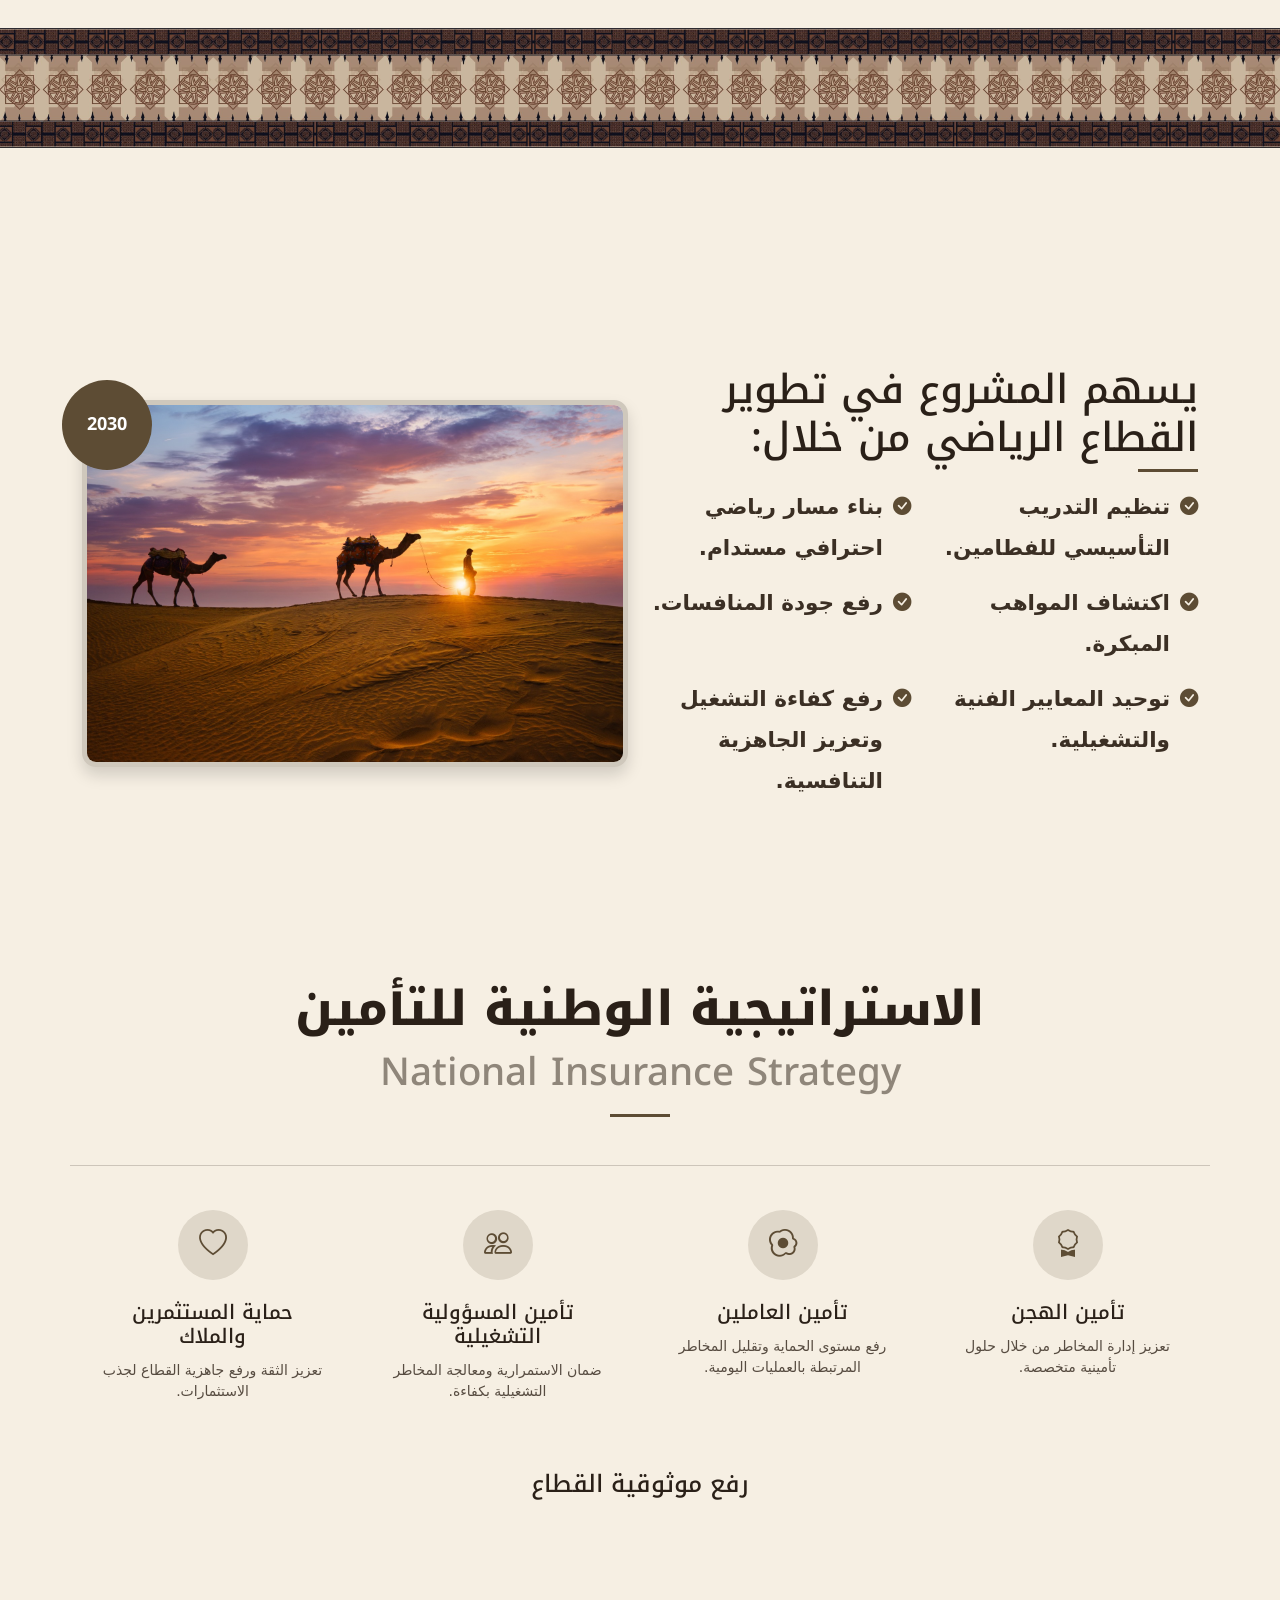
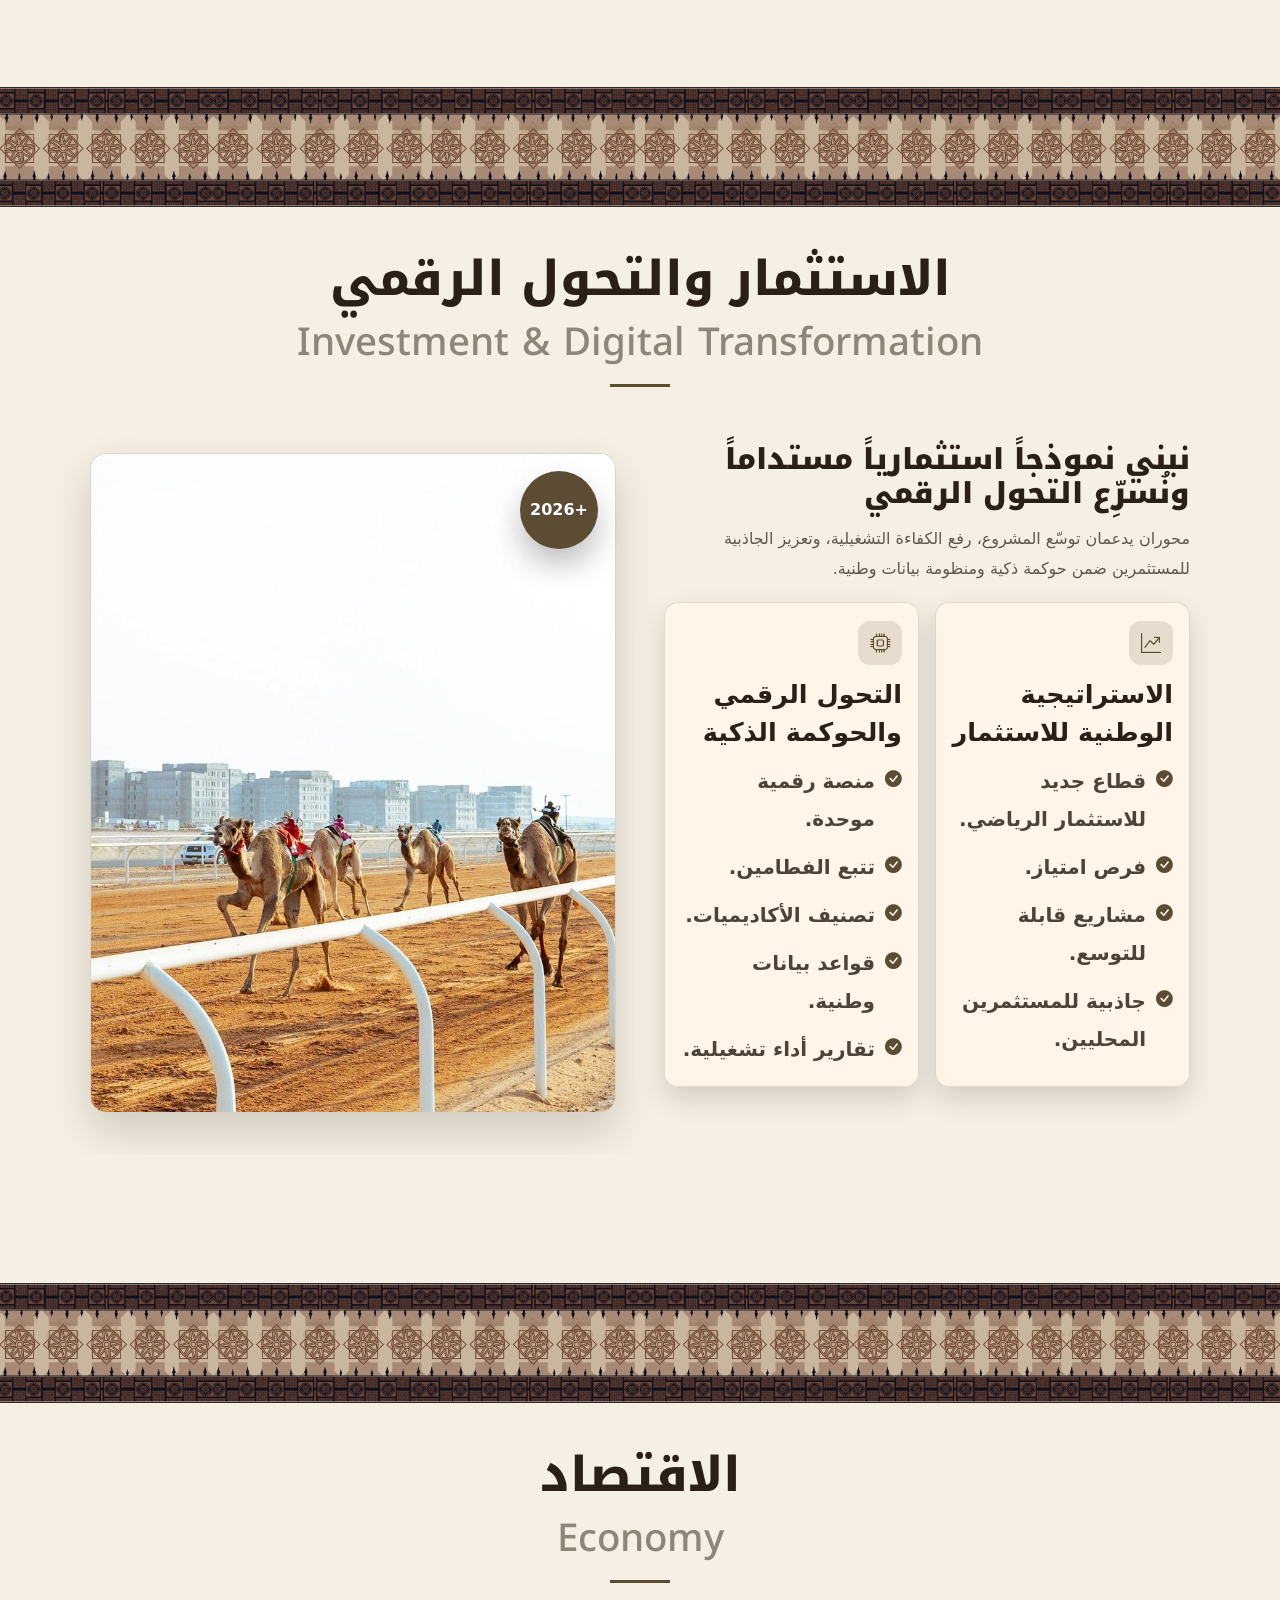
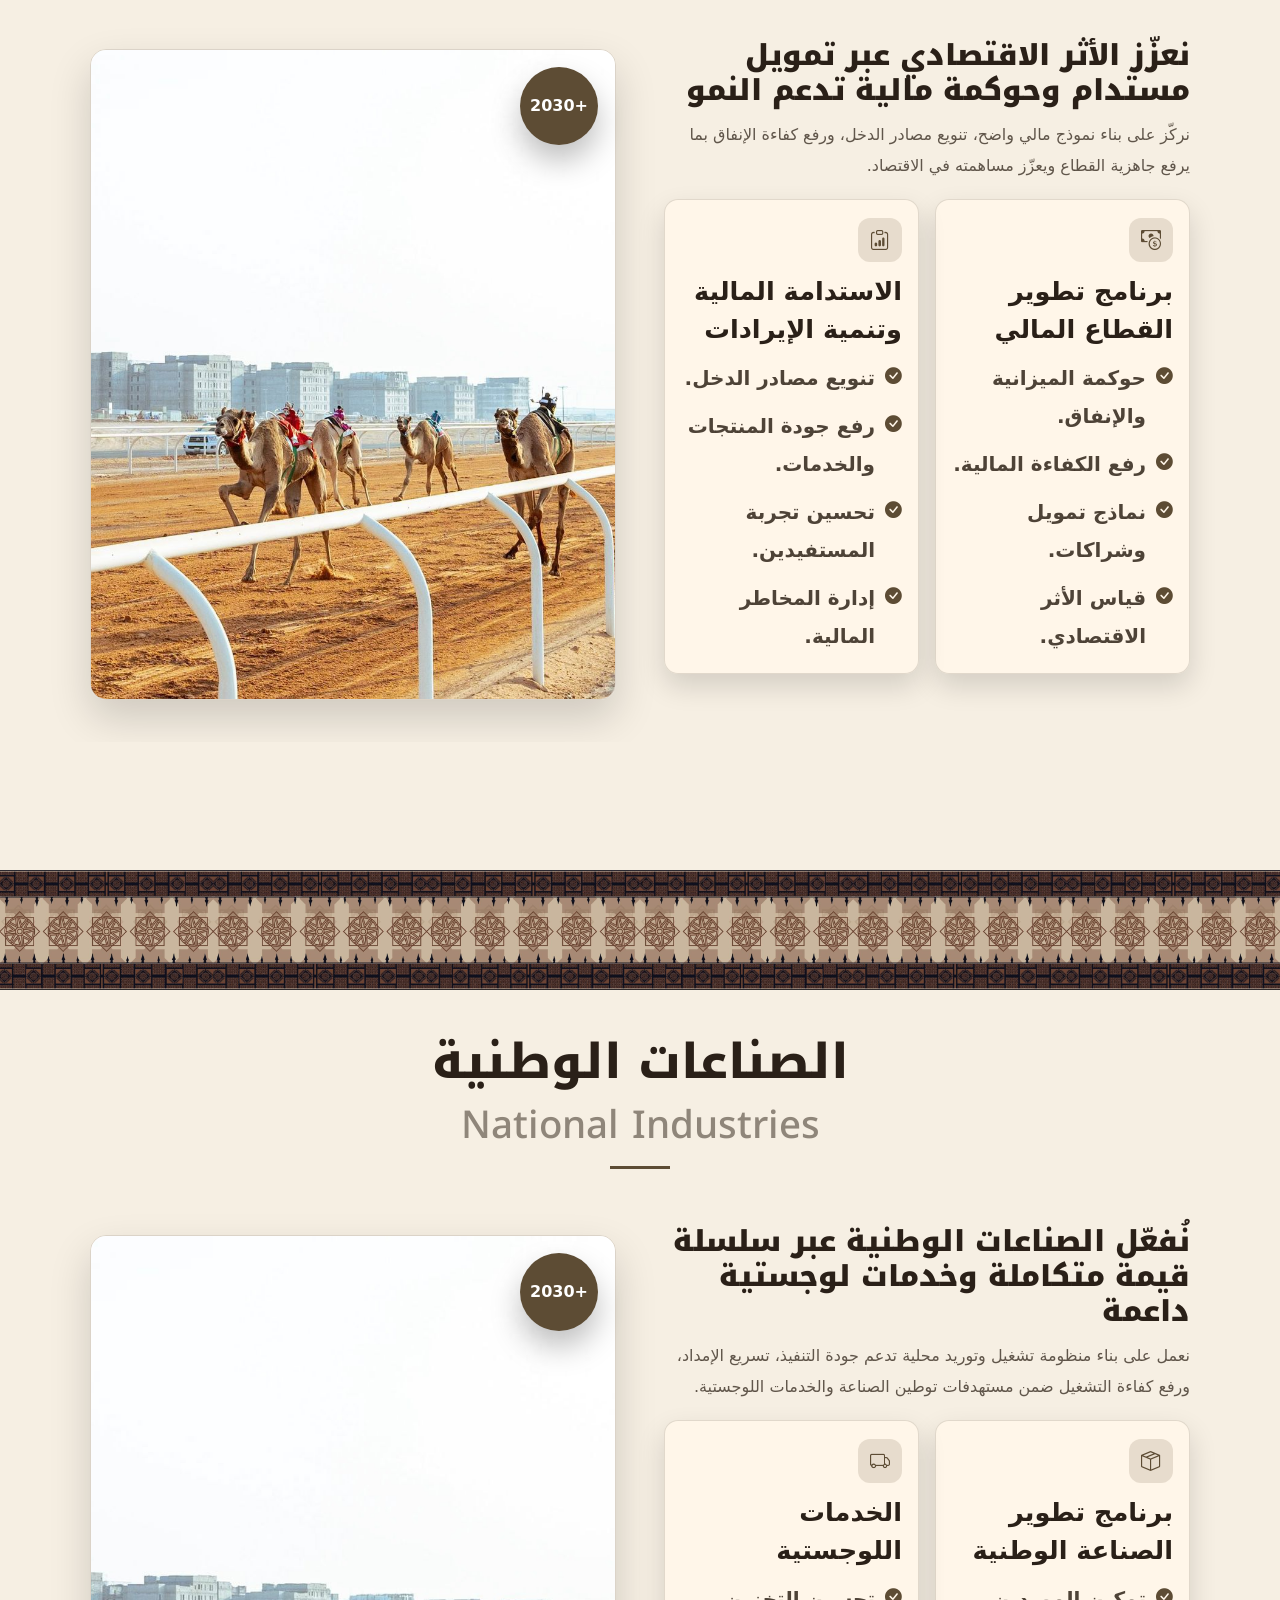
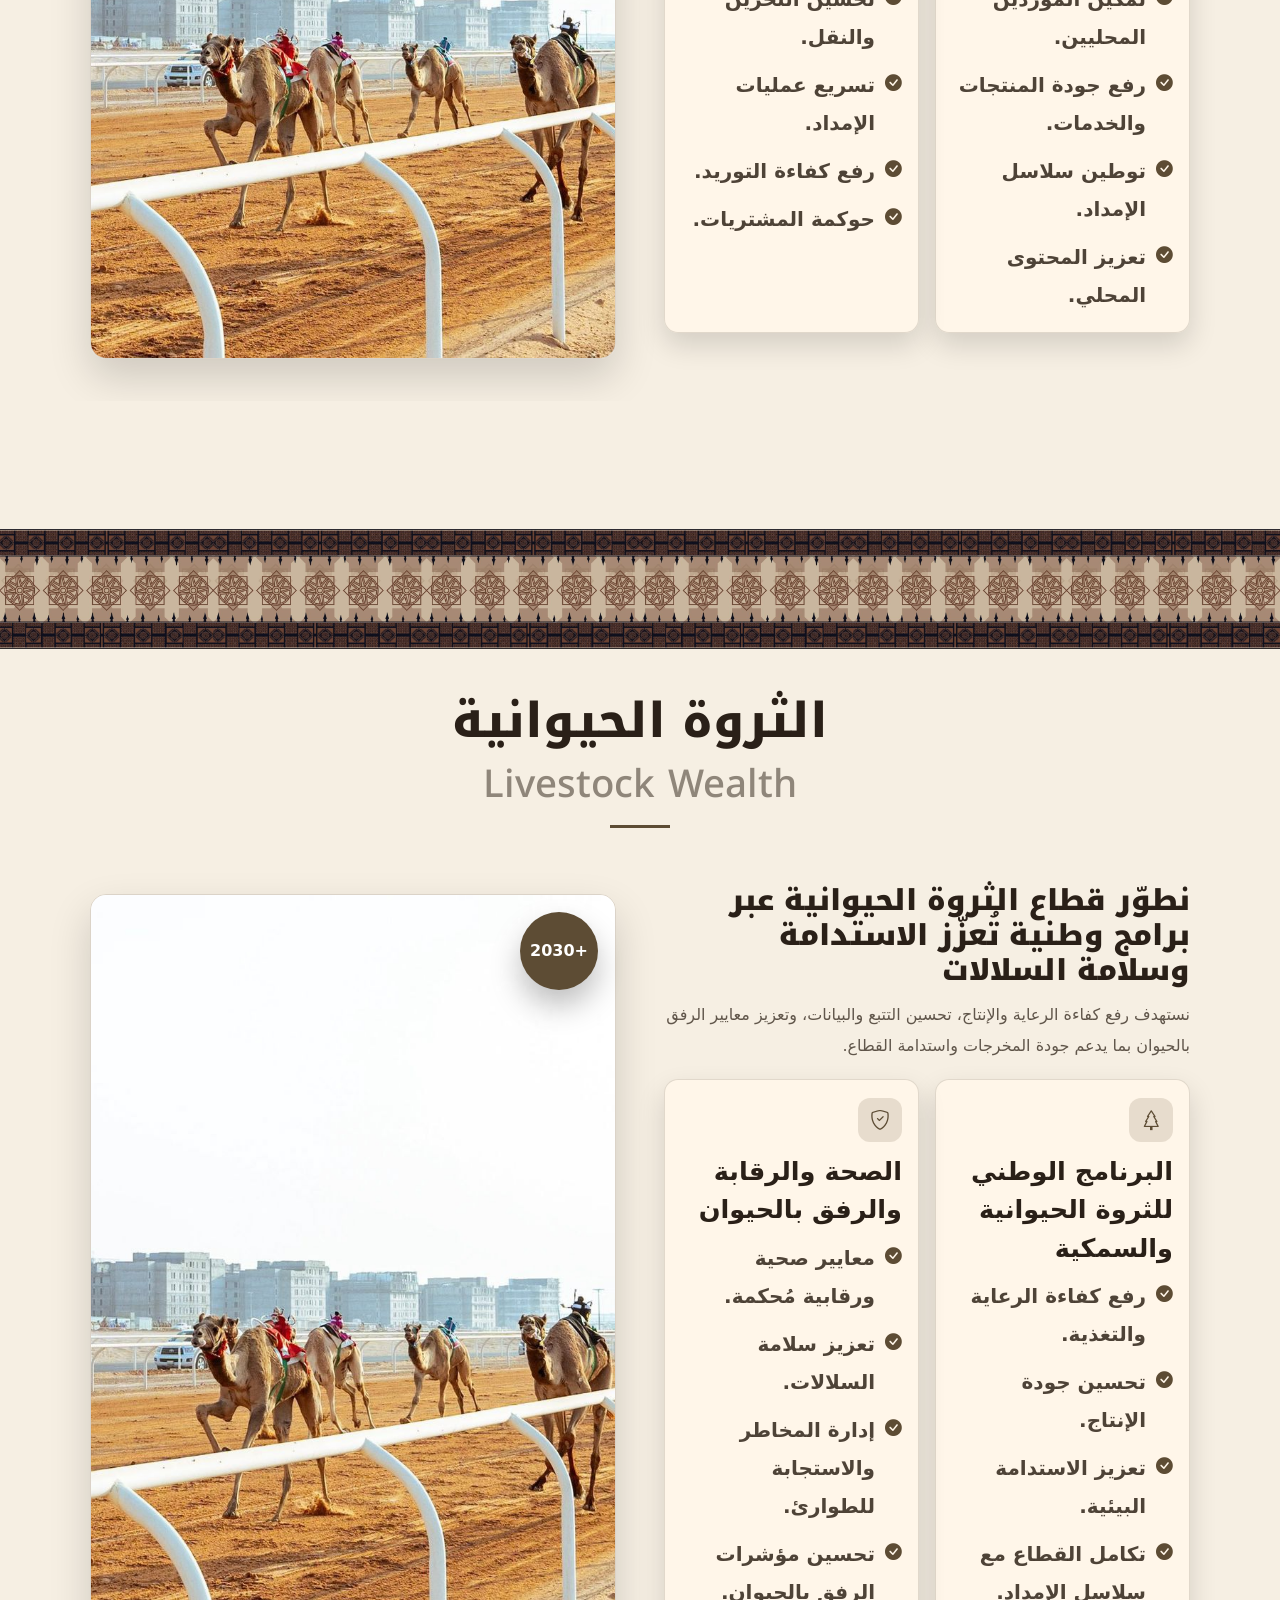
==== commit 8f32bec2: "Speed up hero slider" ====
--- a/index.html
+++ b/index.html
@@ -110,9 +110,9 @@
               <script type="application/json" class="swiper-config">
                 {
                   "loop": true,
-                  "speed": 800,
+                  "speed": 300,
                   "autoplay": {
-                    "delay": 5000
+                    "delay": 1500
                   },
                   "effect": "fade",
                   "slidesPerView": 1,
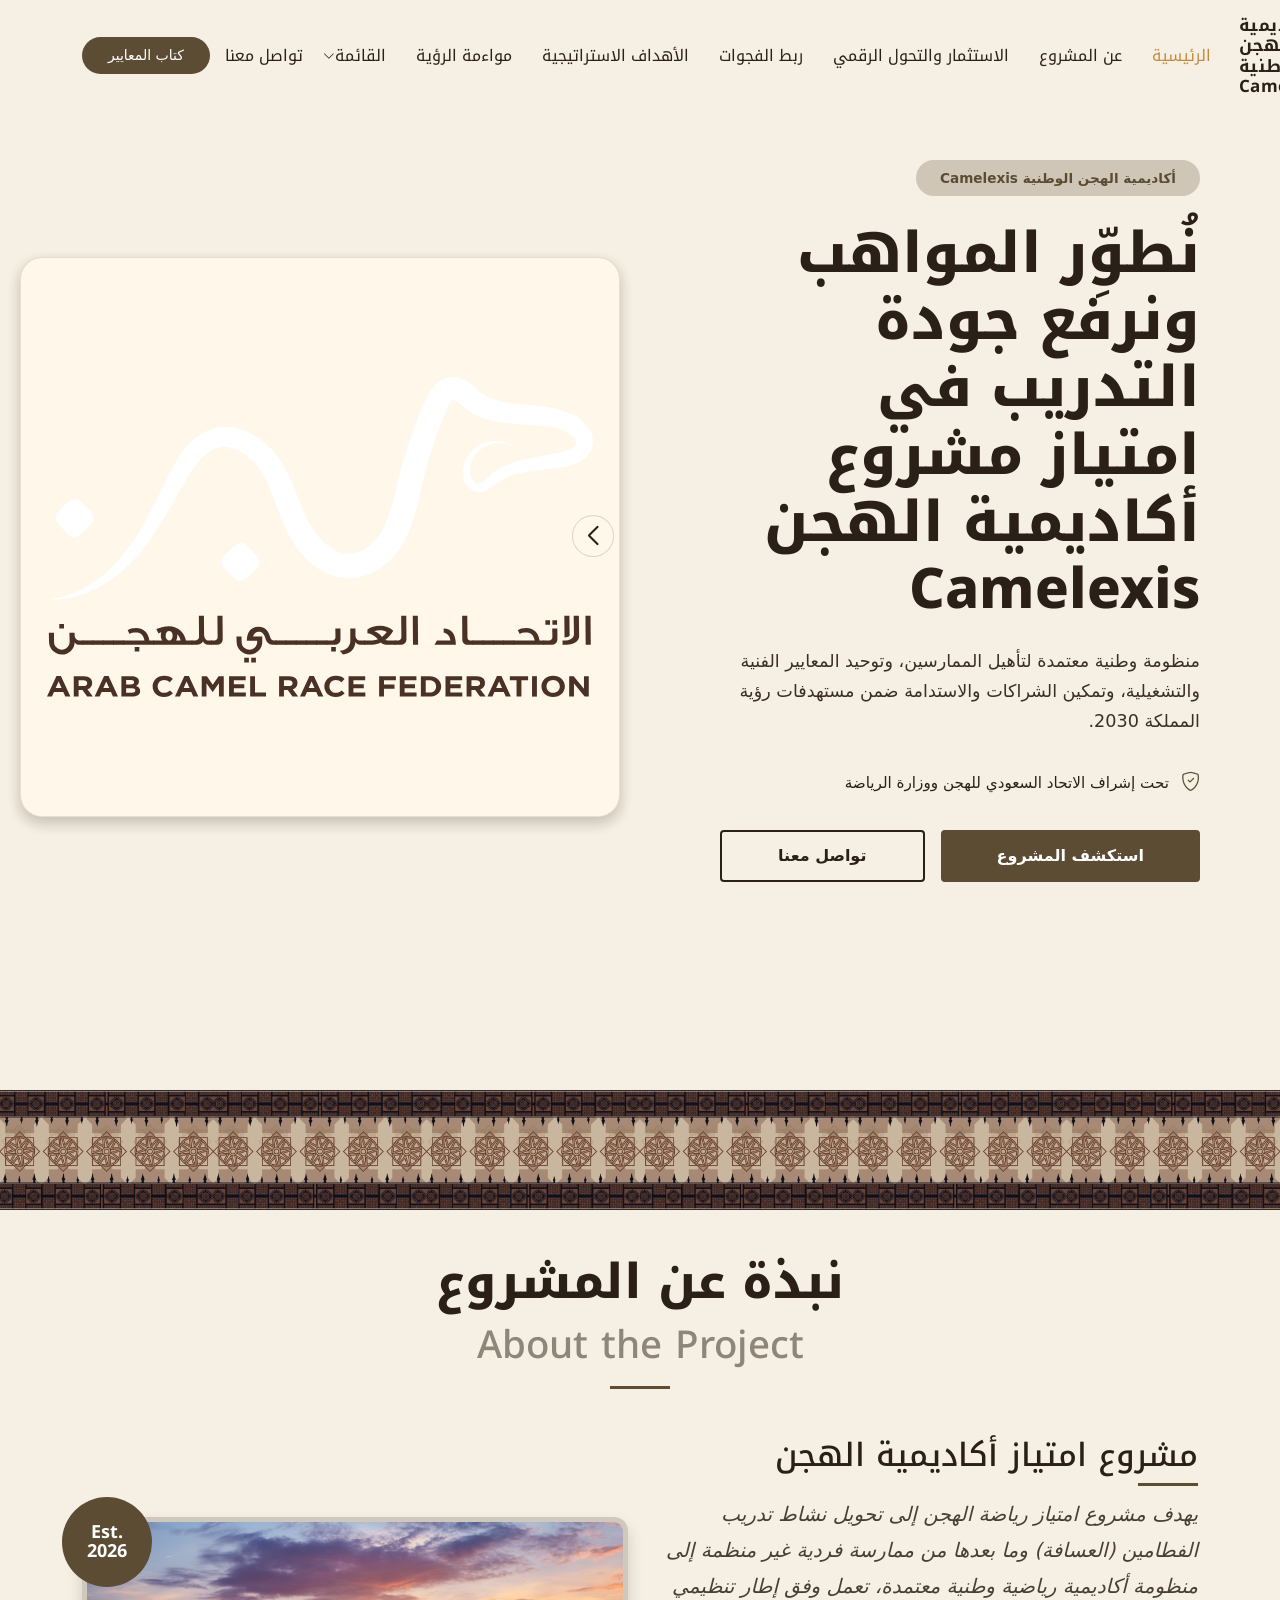
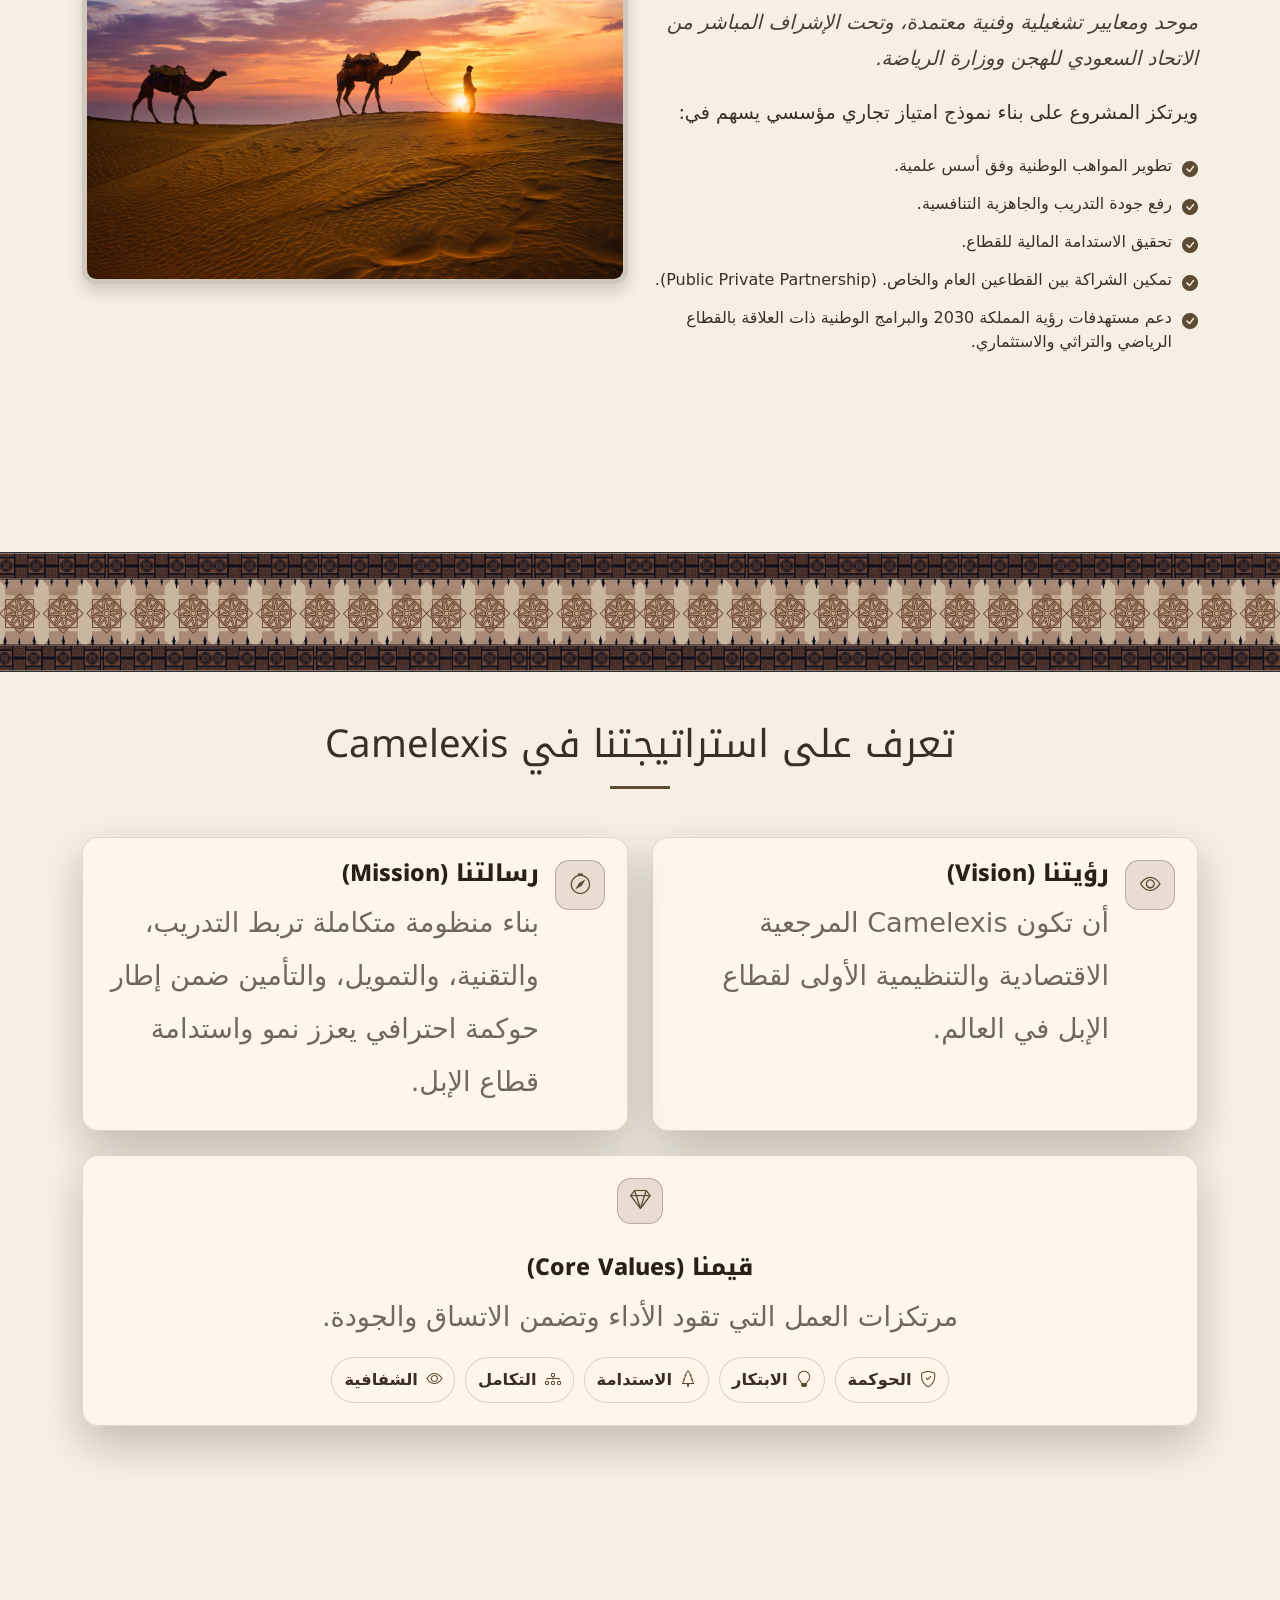
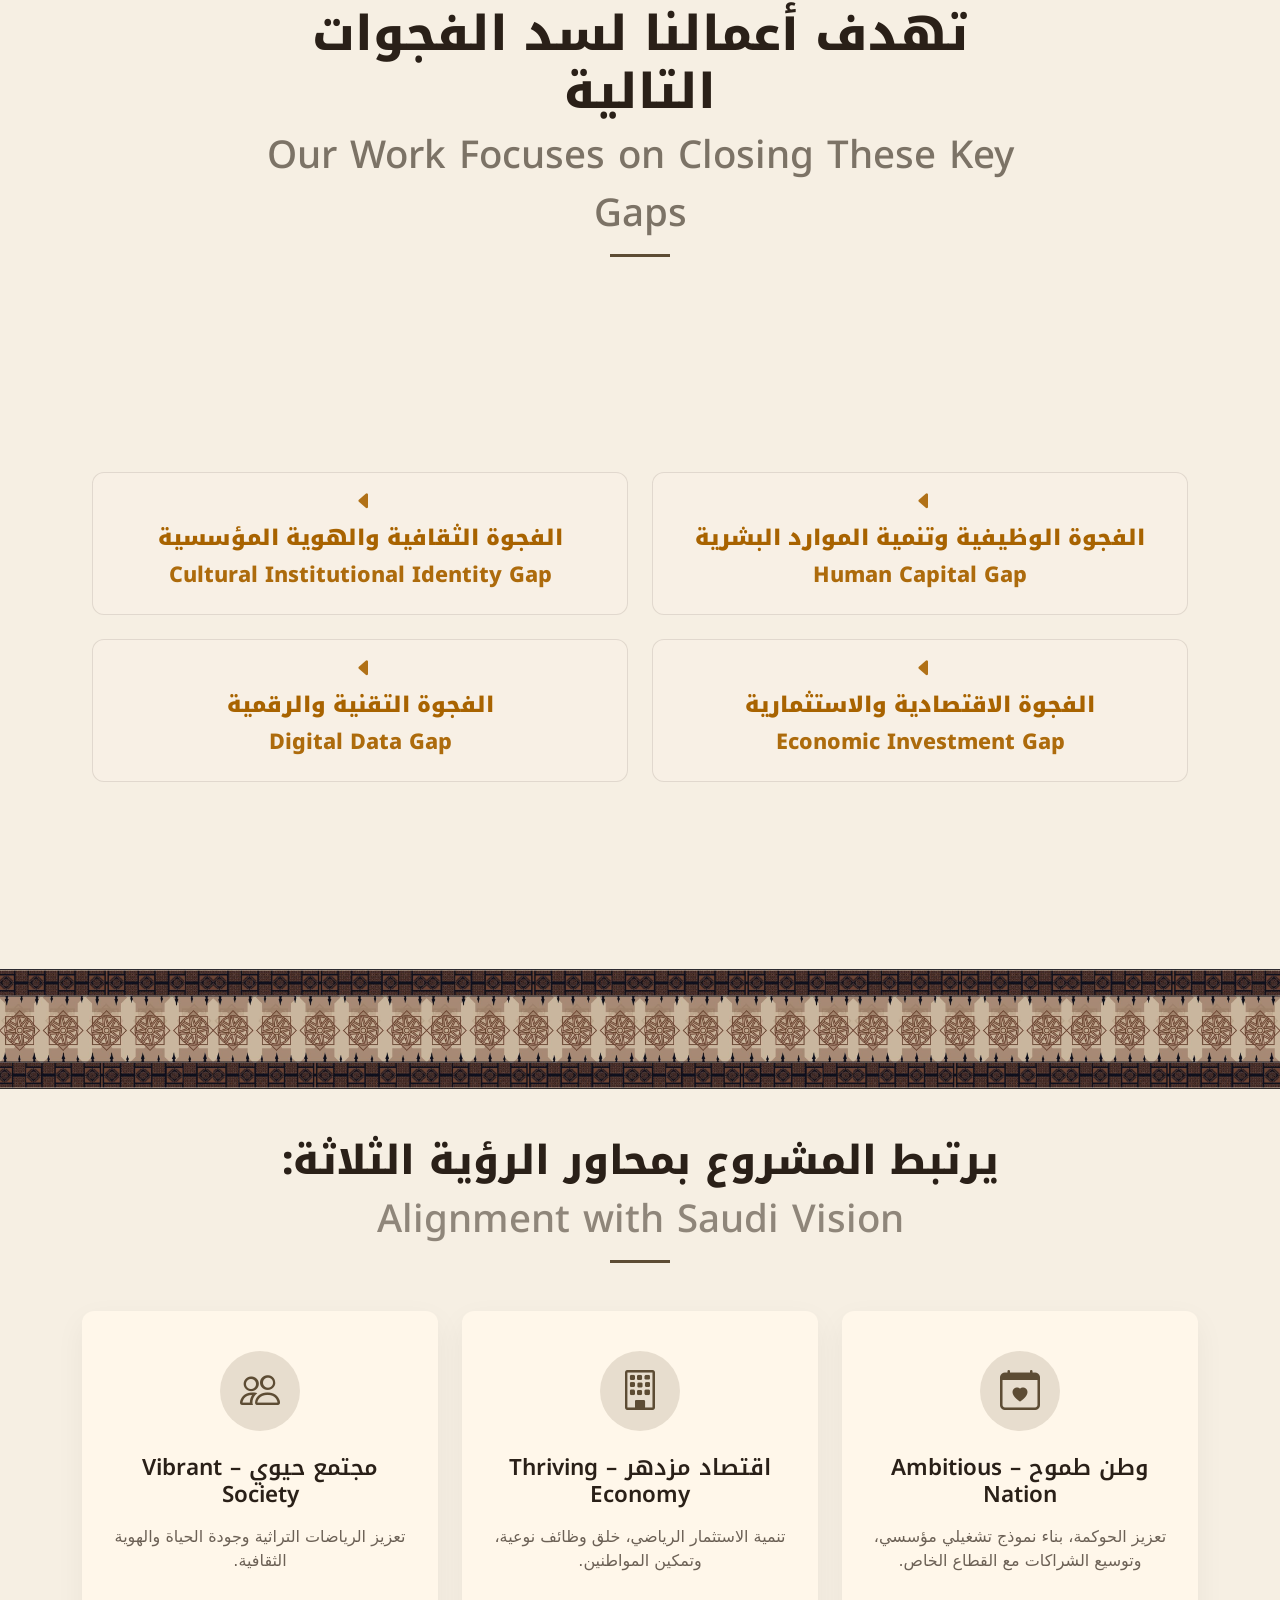
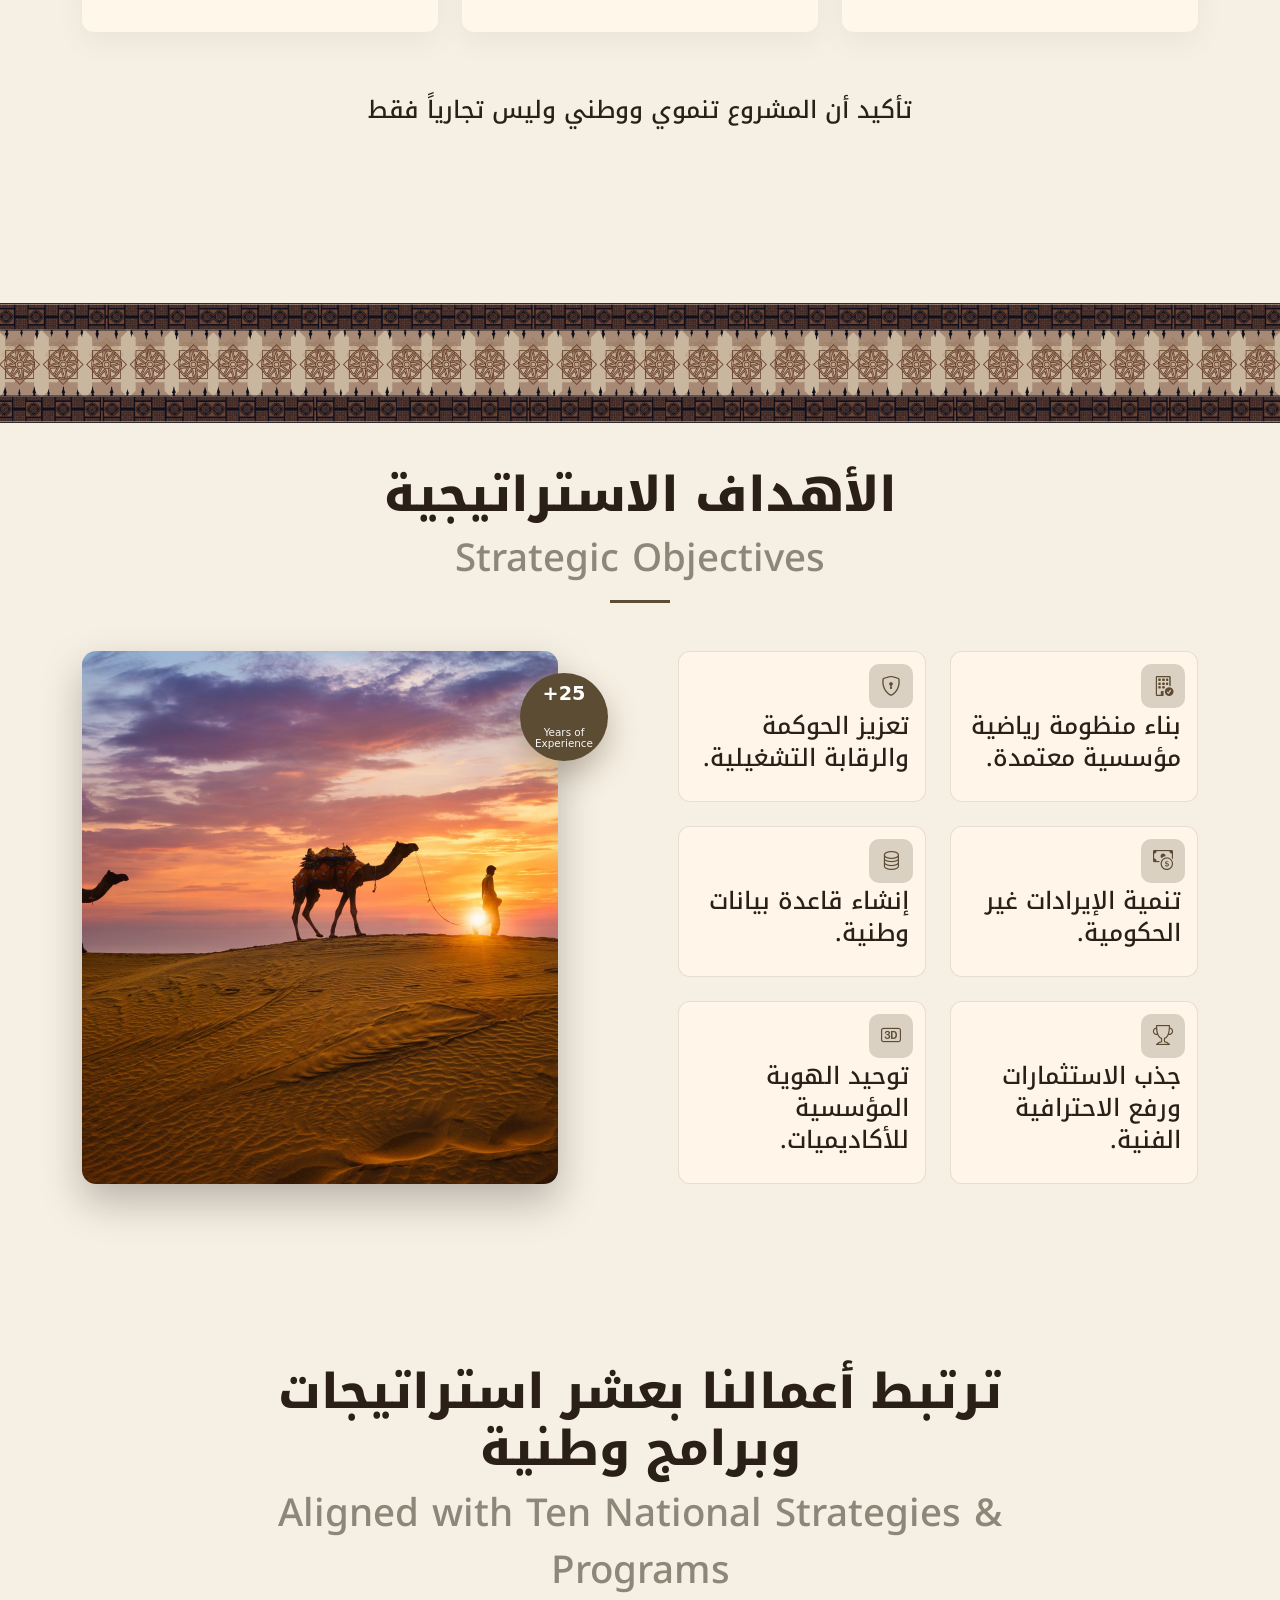
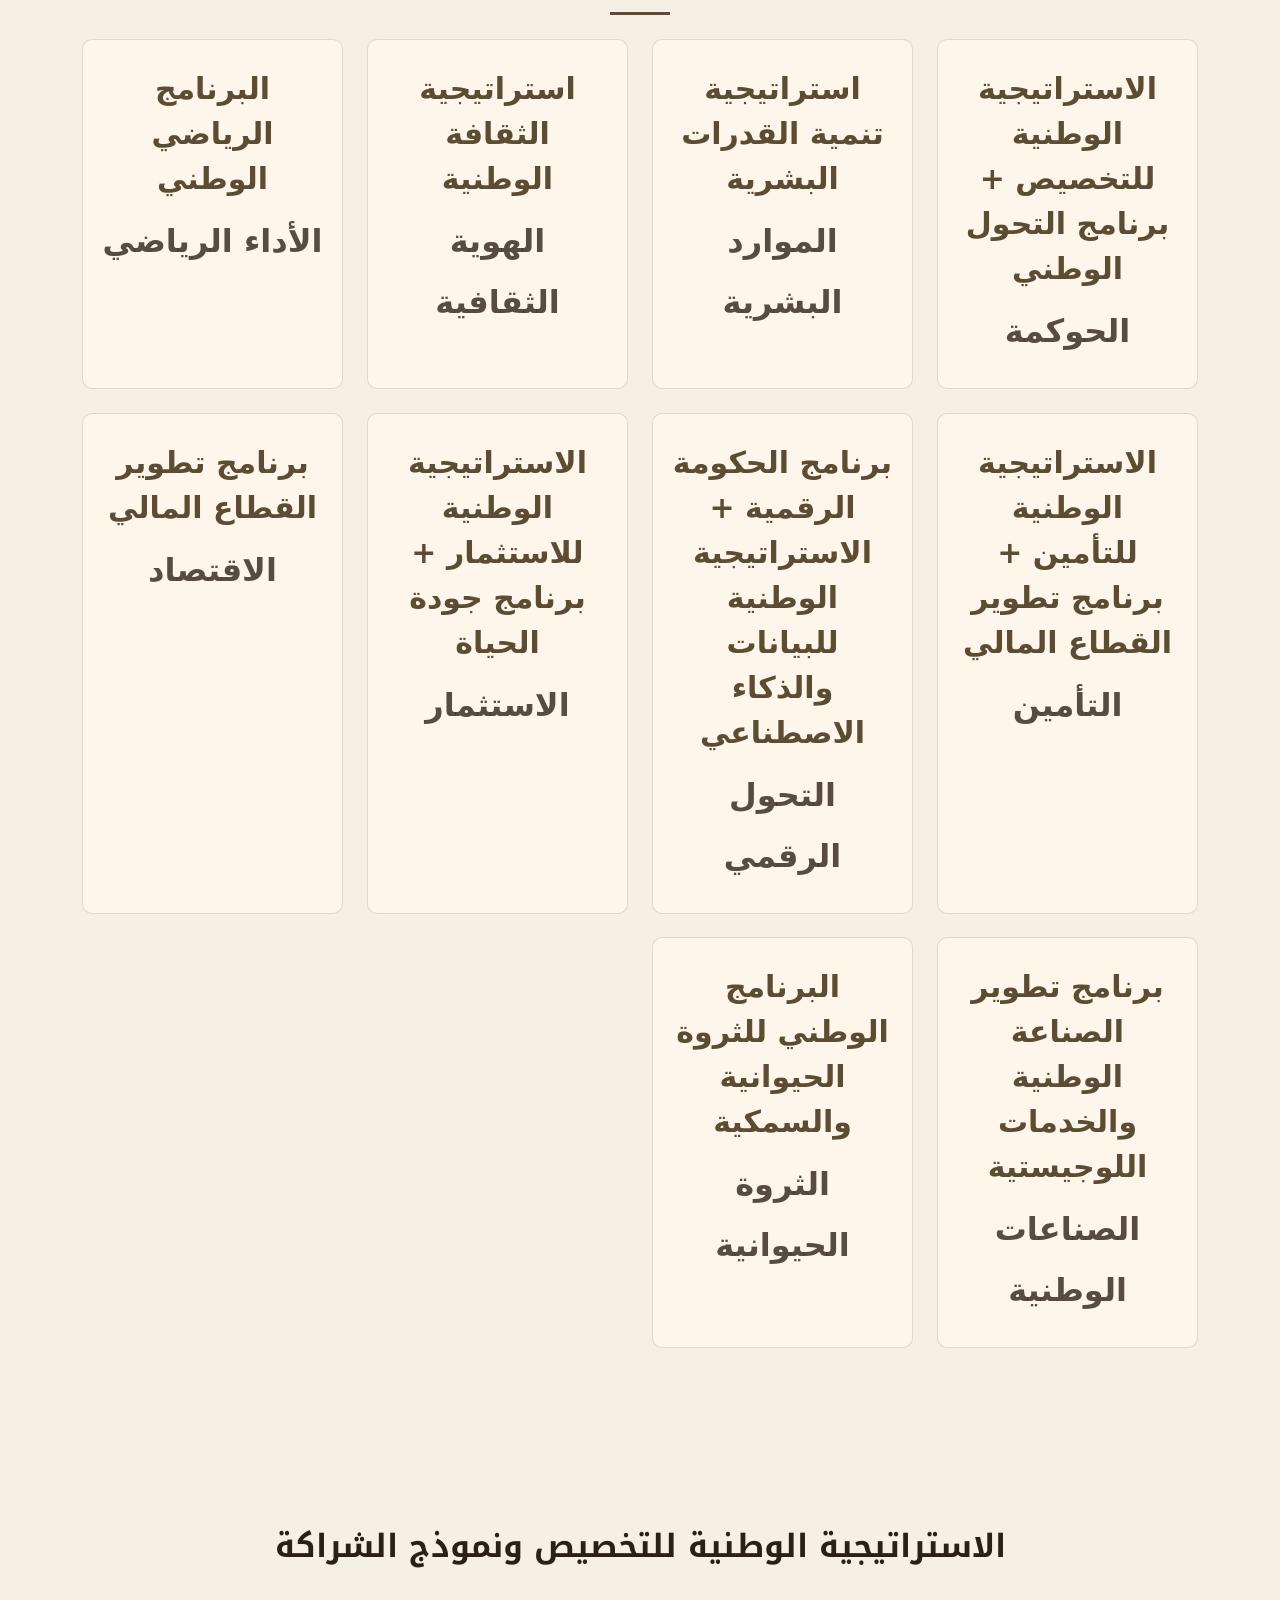
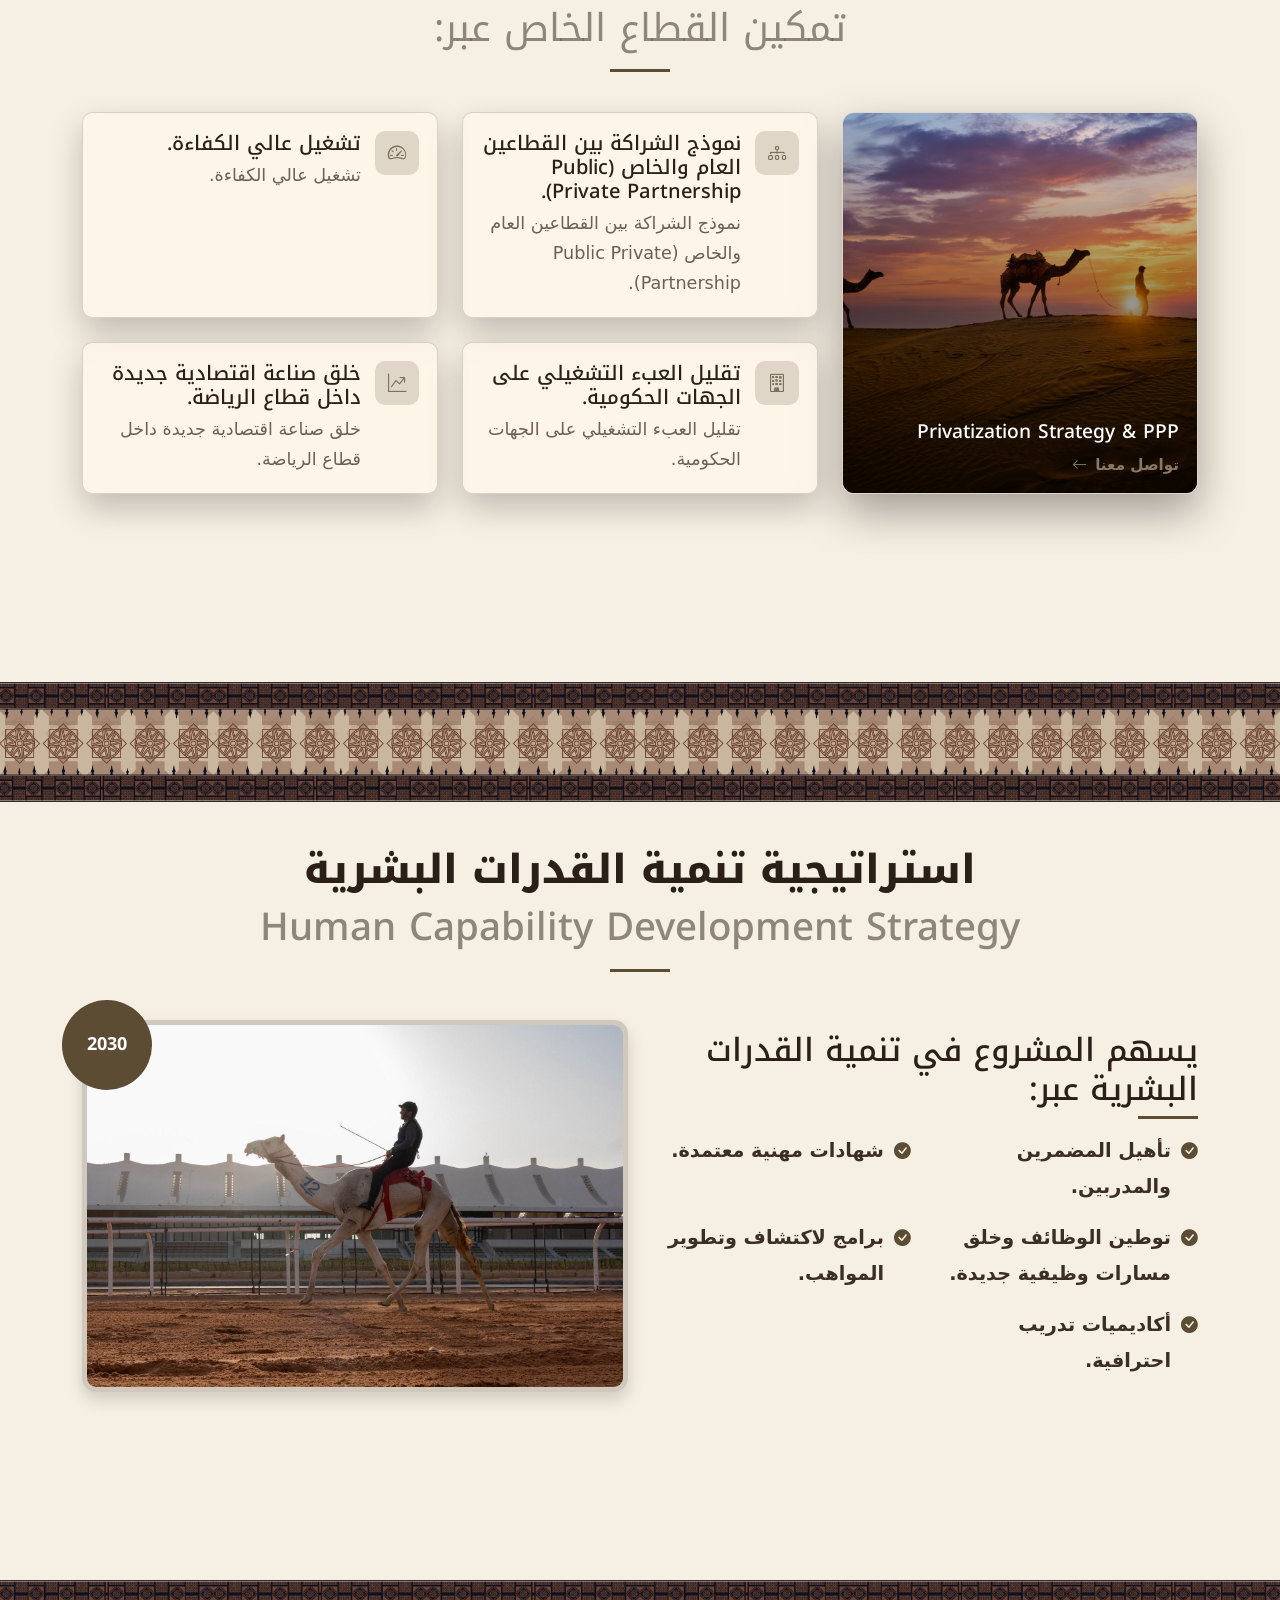
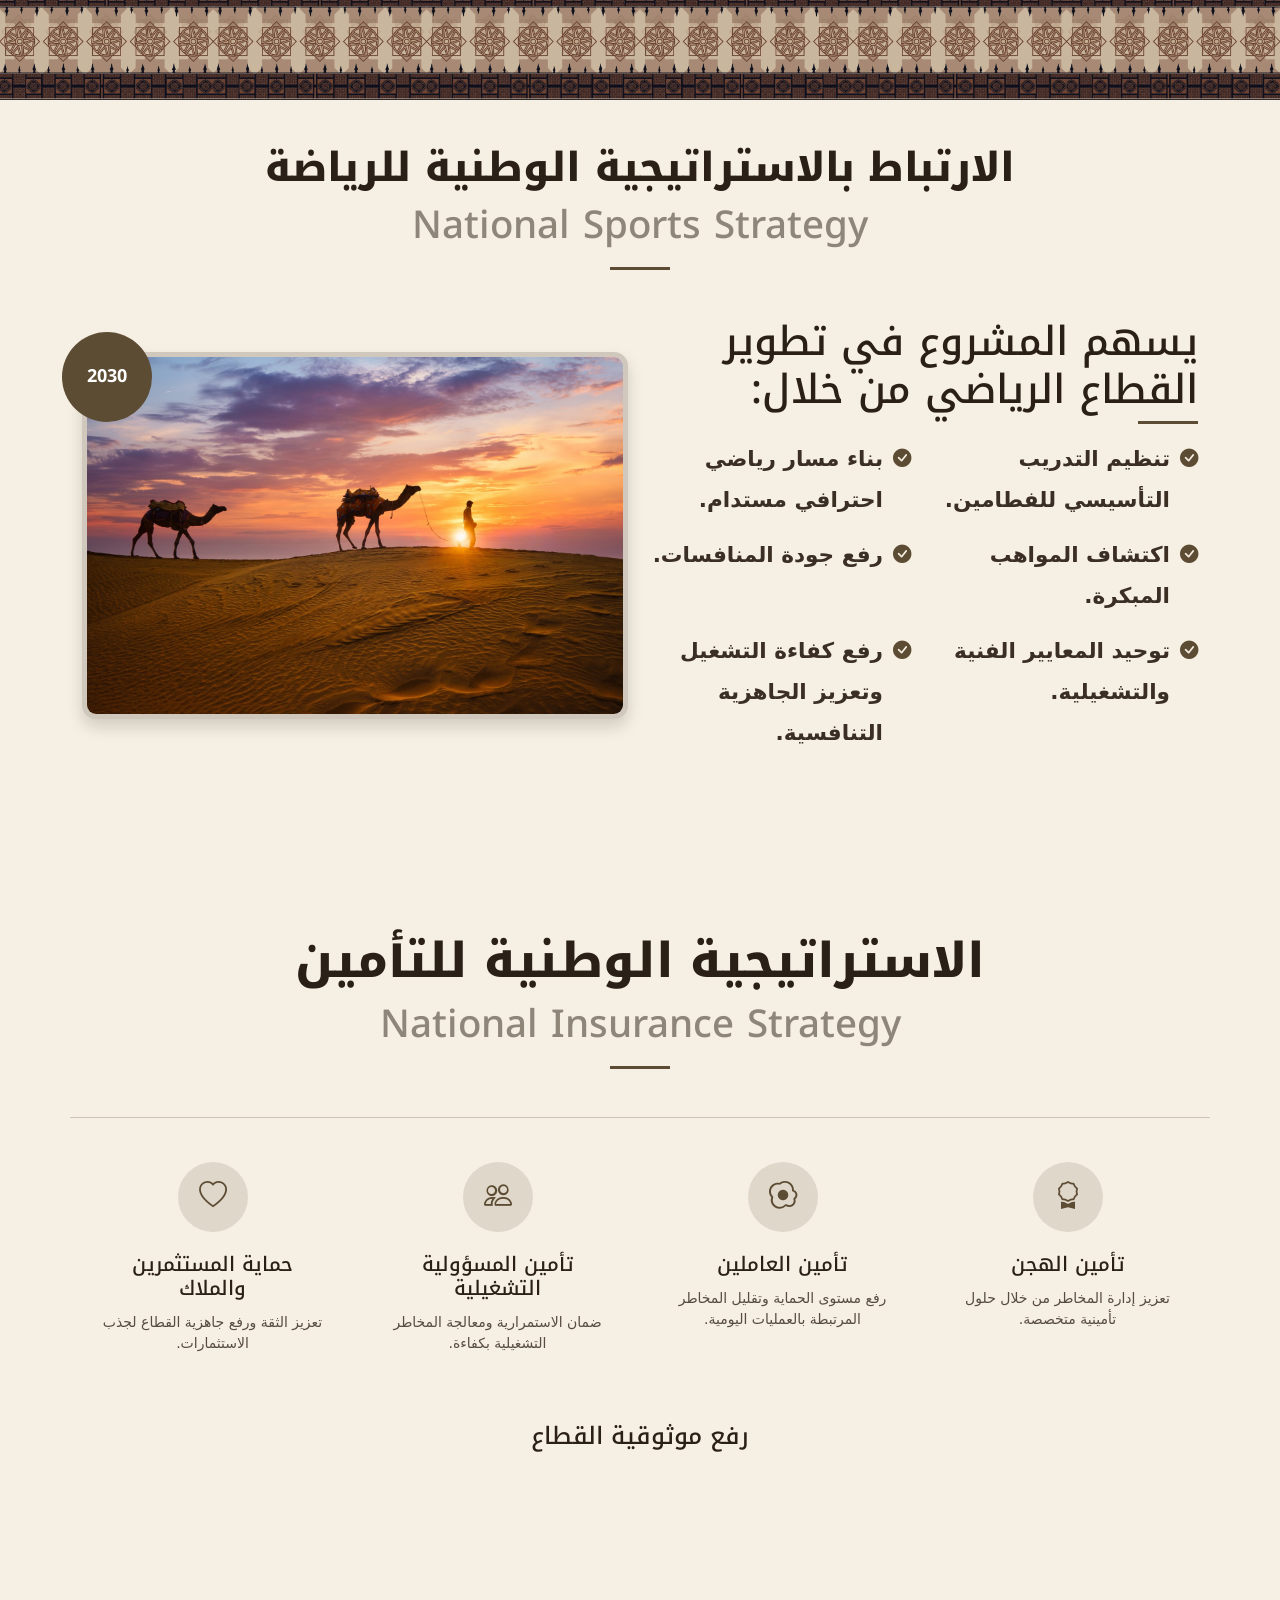
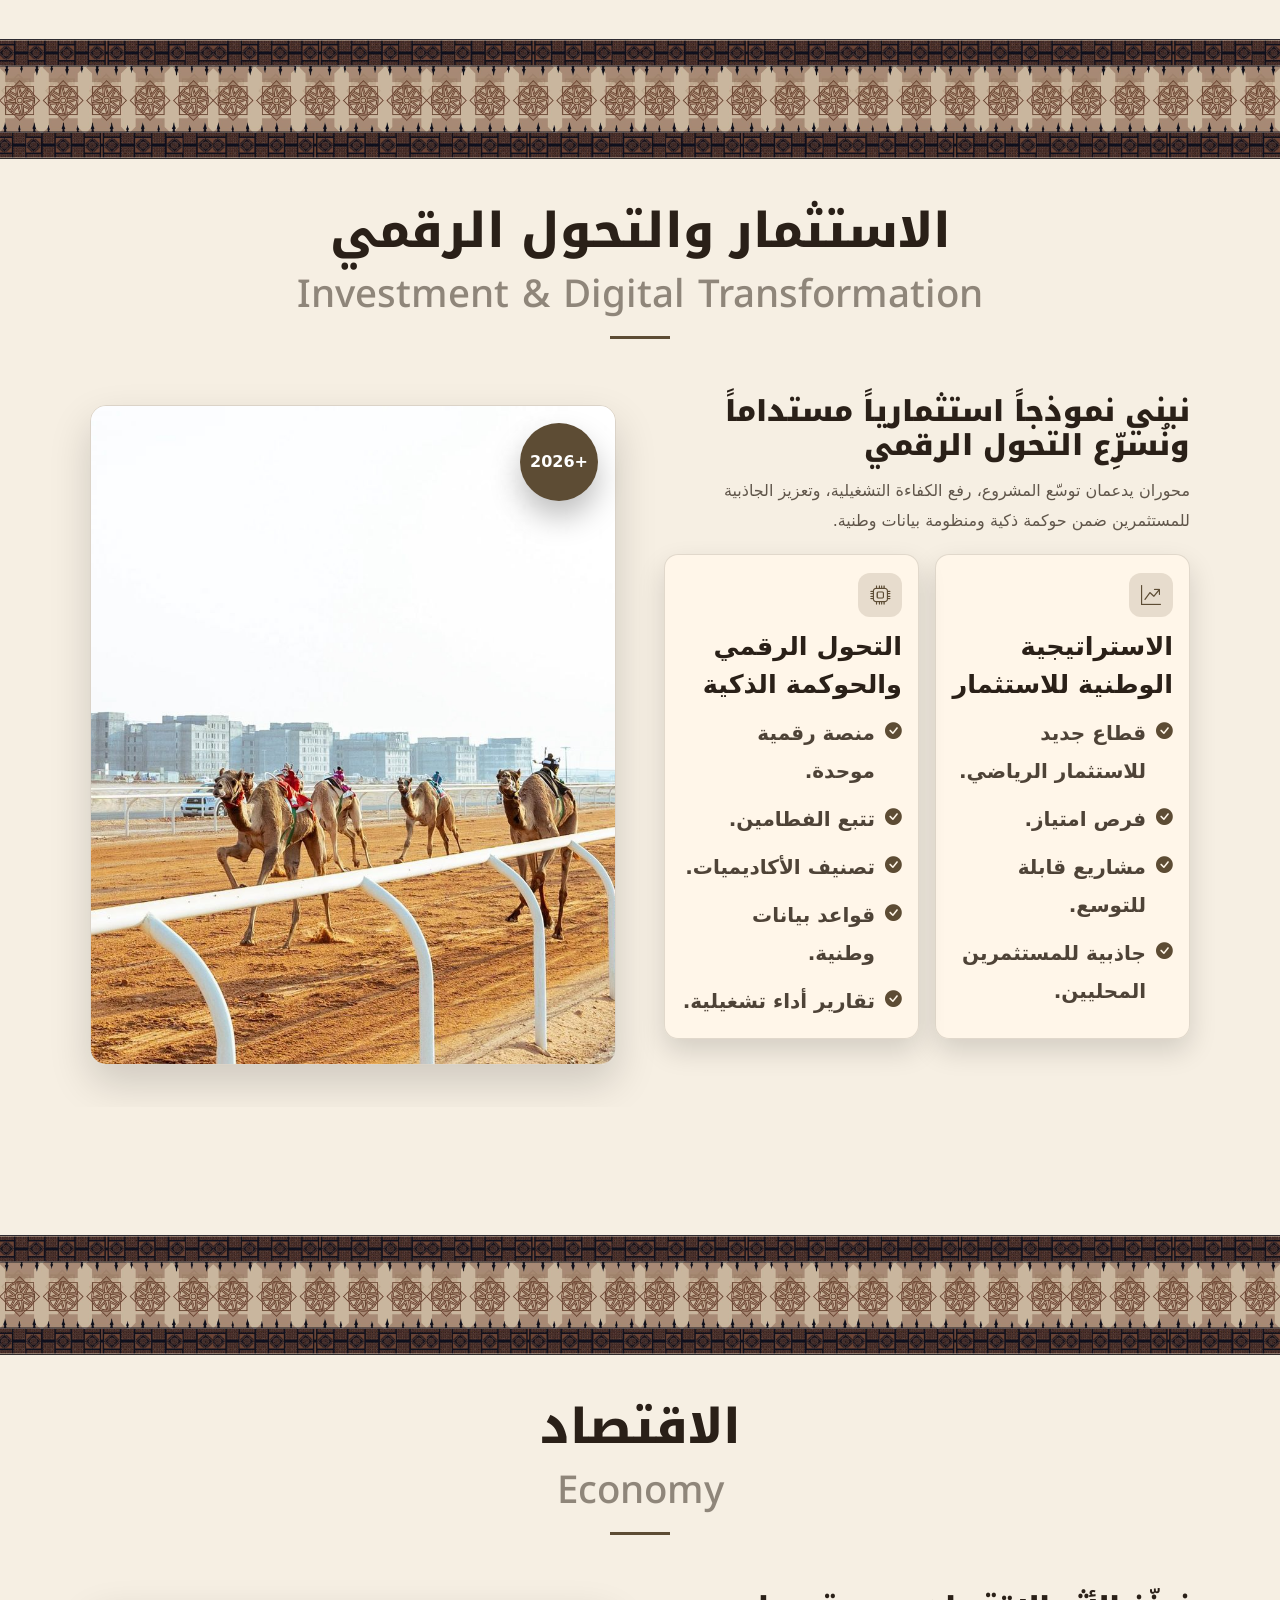
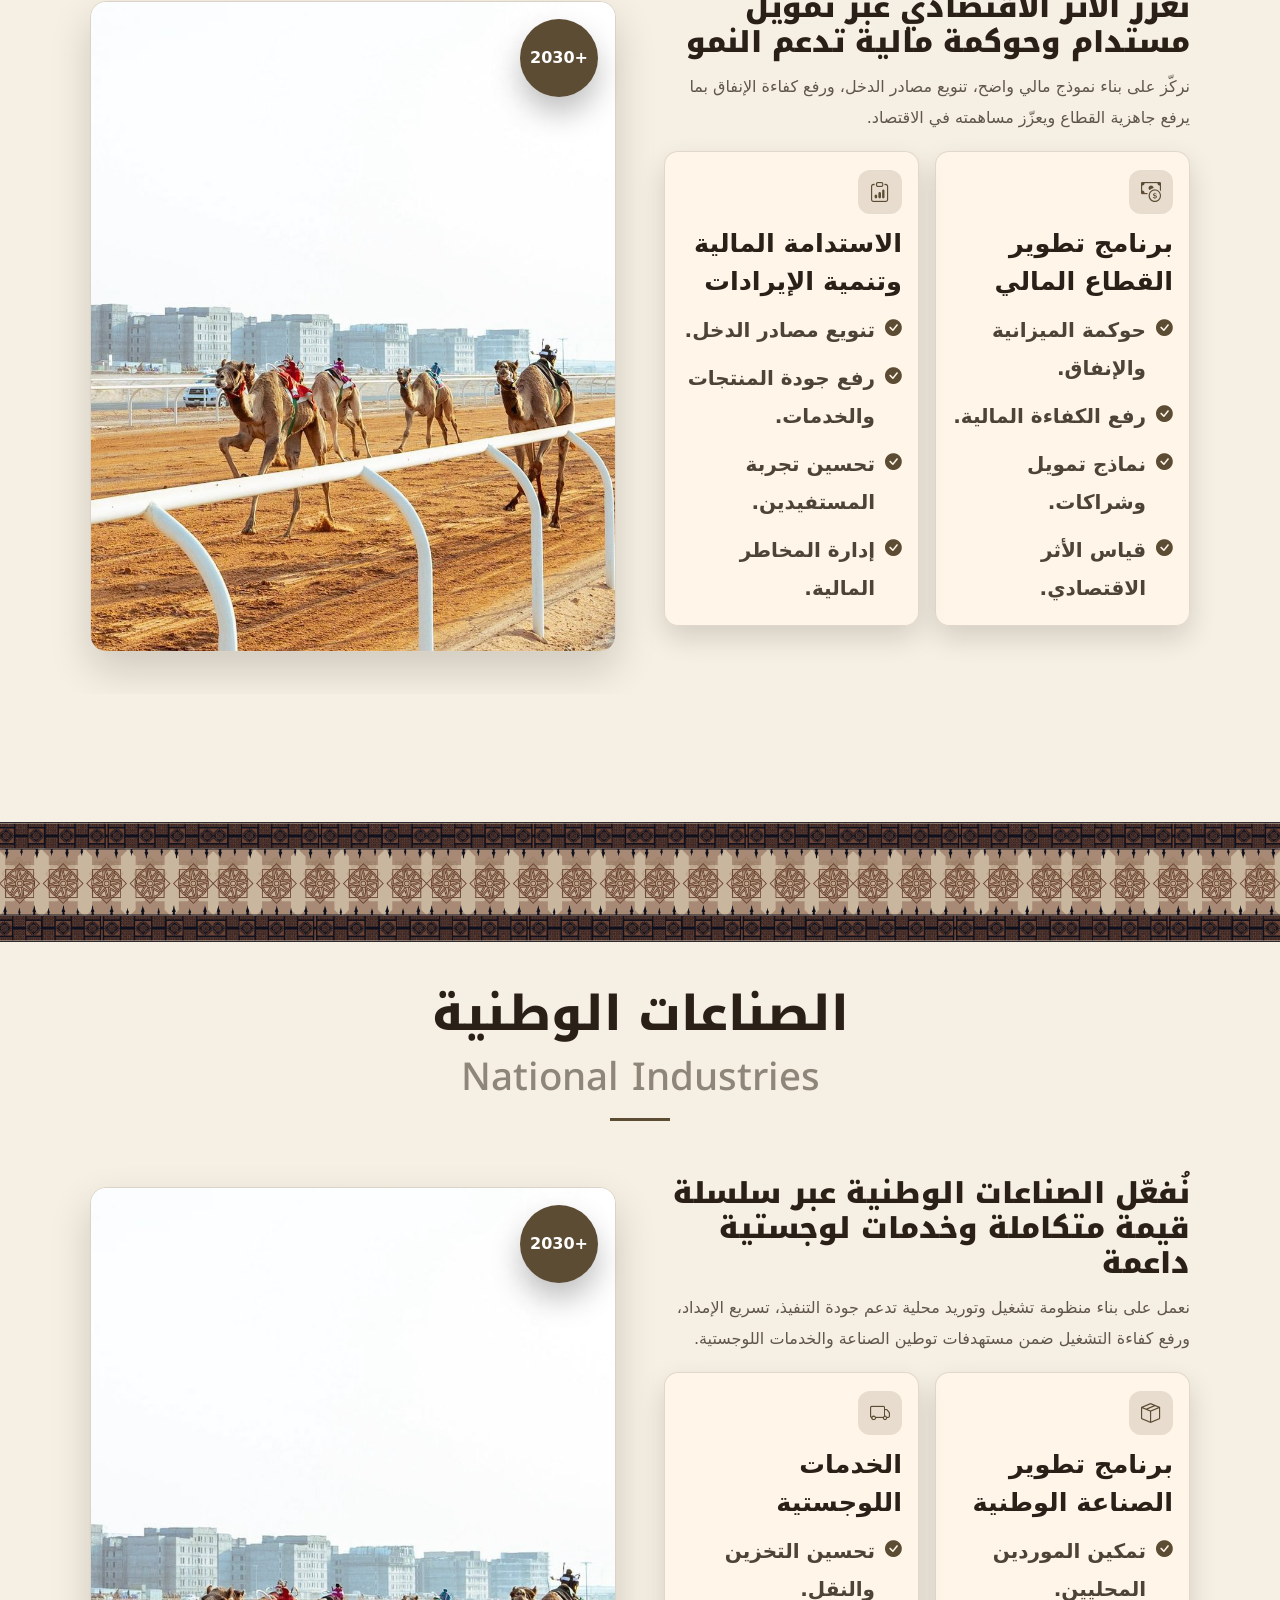
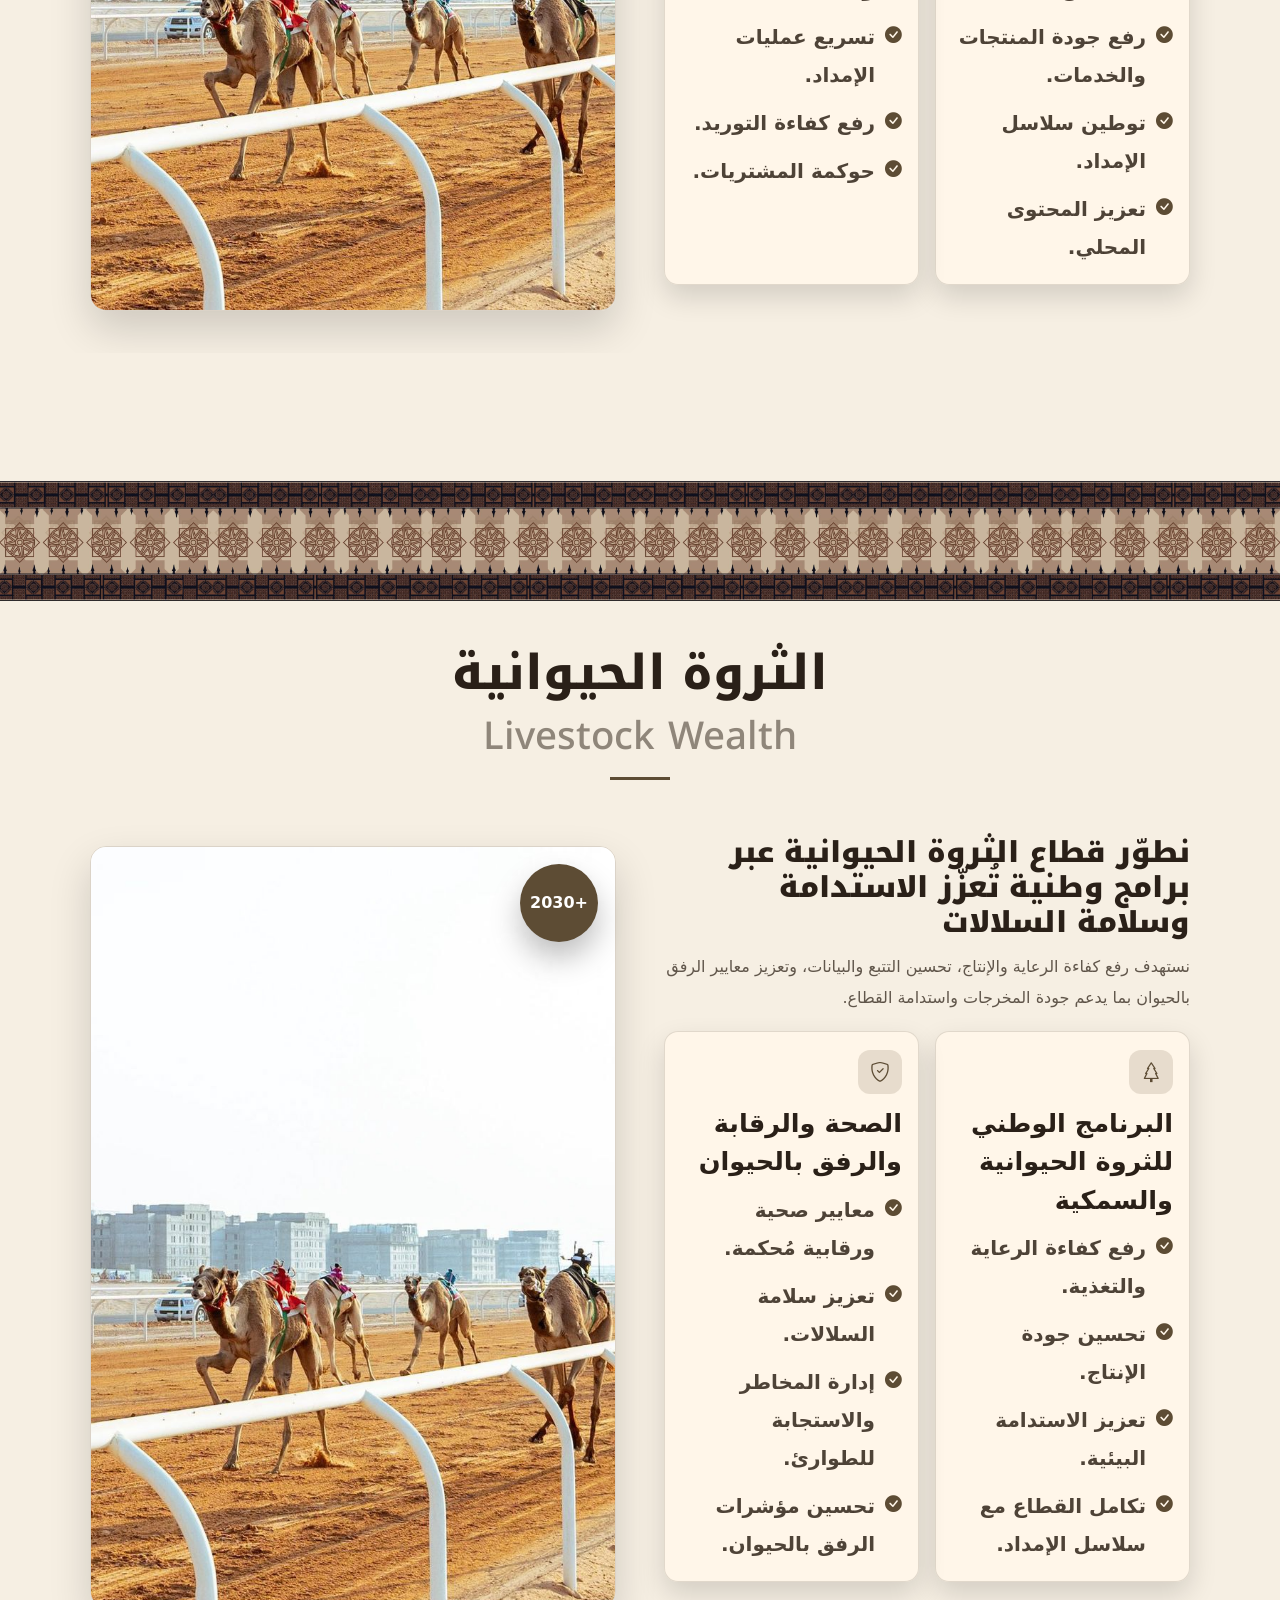
==== commit 1d3ffe67: "Update contact layout, map image, icons, and mobile connectors" ====
--- a/index.html
+++ b/index.html
@@ -160,17 +160,17 @@
                 </div>
                 <div class="swiper-slide">
                   <div class="img-container">
-                    <img src="assets/img/LOGO/90b4782412403f8e3ed9c0dea9d6164f.jpg" alt="">
+                    <img src="assets/img/LOGO/90b4782412403f8e3ed9c0dea9d6164f.png" alt="">
                   </div>
                 </div>
                 <div class="swiper-slide">
                   <div class="img-container">
-                    <img src="assets/img/LOGO/WhatsApp%20Image%202026-02-23%20at%2009.31.15.jpeg" alt="">
+                    <img src="assets/img/LOGO/WhatsApp%20Image%202026-02-23%20at%2009.31.15.png" alt="">
                   </div>
                 </div>
                 <div class="swiper-slide">
                   <div class="img-container">
-                    <img src="assets/img/LOGO/WhatsApp%20Image%202026-02-23%20at%2009.31.153.jpeg" alt="">
+                    <img src="assets/img/LOGO/WhatsApp%20Image%202026-02-23%20at%2009.31.153.png" alt="">
                   </div>
                 </div>
               </div>
@@ -419,7 +419,7 @@
                   <div class="col-sm-6">
                     <div class="highlight-item">
                       <div class="highlight-icon">
-                        <i class="bi bi-shield-check"></i>
+                        <i class="bi bi-building-check"></i>
                       </div>
                       <h4>بناء منظومة رياضية مؤسسية معتمدة.</h4>
                    
@@ -428,7 +428,7 @@
                   <div class="col-sm-6">
                     <div class="highlight-item">
                       <div class="highlight-icon">
-                        <i class="bi bi-clock-history"></i>
+                        <i class="bi bi-shield-lock"></i>
                       </div>
                       <h4>تعزيز الحوكمة والرقابة التشغيلية.</h4>
                       
@@ -437,10 +437,19 @@
                   <div class="col-sm-6">
                     <div class="highlight-item">
                       <div class="highlight-icon">
-                        <i class="bi bi-people"></i>
+                        <i class="bi bi-cash-coin"></i>
                       </div>
                       <h4>تنمية الإيرادات غير الحكومية.</h4>
                       
+                    </div>
+                  </div>
+                  <div class="col-sm-6">
+                    <div class="highlight-item">
+                      <div class="highlight-icon">
+                        <i class="bi bi-database"></i>
+                      </div>
+                      <h4>إنشاء قاعدة بيانات وطنية.</h4>
+                    
                     </div>
                   </div>
                   <div class="col-sm-6">
@@ -448,23 +457,14 @@
                       <div class="highlight-icon">
                         <i class="bi bi-trophy"></i>
                       </div>
-                      <h4>إنشاء قاعدة بيانات وطنية.</h4>
-                    
+                      <h4>جذب الاستثمارات ورفع الاحترافية الفنية.</h4>
+                      
                     </div>
                   </div>
                   <div class="col-sm-6">
                     <div class="highlight-item">
                       <div class="highlight-icon">
-                        <i class="bi bi-award"></i>
-                      </div>
-                      <h4>جذب الاستثمارات ورفع الاحترافية الفنية.</h4>
-                      
-                    </div>
-                  </div>
-                  <div class="col-sm-6">
-                    <div class="highlight-item">
-                      <div class="highlight-icon">
-                        <i class="bi bi-bounding-box-circles"></i>
+                        <i class="bi bi-badge-3d"></i>
                       </div>
                       <h4>توحيد الهوية المؤسسية للأكاديميات.</h4>
                     
@@ -1095,23 +1095,6 @@
 
 
 <!-- --------------------------------------------------------------------------------------------- -->
-<!-- --------------------------------------------------------------------------------------------- -->
-   
-<!-- --------------------------------------------------------------------------------------------- -->
-
-
-
-
-
-   
-<!-- --------------------------------------------------------------------------------------------- -->
-
-   
-
-<!-- --------------------------------------------------------------------------------------------- -->
-
-
-<!-- --------------------------------------------------------------------------------------------- -->
     
 
     <section id="about-stats" class="section about-stats" dir="rtl" lang="ar">
@@ -1223,20 +1206,20 @@
 
         
           <div class="col-xl-2 col-md-3 col-6 client-logo" data-aos="zoom-in" data-aos-delay="550">
-            <img src="assets/img/LOGO/WhatsApp%20Image%202026-02-23%20at%2009.31.153.jpeg" class="img-fluid" alt="">
+            <img src="assets/img/LOGO/WhatsApp%20Image%202026-02-23%20at%2009.31.153.png" class="img-fluid" alt="">
           </div><!-- End Client Item -->
 
 
 
           <div class="col-xl-2 col-md-3 col-6 client-logo" data-aos="zoom-in" data-aos-delay="500">
-            <img src="assets/img/LOGO/WhatsApp%20Image%202026-02-23%20at%2009.31.15.jpeg" class="img-fluid" alt="">
+            <img src="assets/img/LOGO/WhatsApp%20Image%202026-02-23%20at%2009.31.15.png" class="img-fluid" alt="">
           </div><!-- End Client Item -->
 
 
          
 
   <div class="col-xl-2 col-md-3 col-6 client-logo" data-aos="zoom-in" data-aos-delay="450">
-            <img src="assets/img/LOGO/90b4782412403f8e3ed9c0dea9d6164f.jpg" class="img-fluid" alt="">
+            <img src="assets/img/LOGO/90b4782412403f8e3ed9c0dea9d6164f.png" class="img-fluid" alt="">
           </div><!-- End Client Item -->
 
 
@@ -1303,19 +1286,10 @@
       </div>
 
 
-      <!-- Google Maps (Full Width) -->
-      <div class="map-section" data-aos="fade-up" data-aos-delay="200">
-        <div class="map-images">
-          <img src="assets/img/Screenshot 2026-02-24 084057.png" alt="" class="img-fluid" loading="lazy">
-          <img src="assets/img/Screenshot 2026-02-24 084144.png" alt="" class="img-fluid" loading="lazy">
-        </div>
-      </div>
-
-      <!-- Contact Form Section (Overlapping) -->
-      <div class="container form-container-overlap">
-        <div class="row justify-content-center" data-aos="fade-up" data-aos-delay="300">
-          <div class="col-lg-10">
-            <div class="contact-form-wrapper" dir="rtl" lang="ar">
+      <div class="container contact-split" data-aos="fade-up" data-aos-delay="200" dir="rtl">
+        <div class="row g-4 align-items-stretch">
+          <div class="col-lg-6 order-lg-1">
+            <div class="contact-form-wrapper" dir="rtl" lang="ar" data-aos="fade-up" data-aos-delay="300">
               <h2 class="text-center mb-4">راسلنا</h2>
 
               <form action="https://formspree.io/f/xeelprjp" method="POST">
@@ -1369,8 +1343,15 @@
               </form>
             </div>
           </div>
-        </div>
-
+
+          <div class="col-lg-6 order-lg-2">
+            <div class="map-section" data-aos="fade-up" data-aos-delay="220">
+              <div class="map-images">
+                <img src="assets/WhatsApp%20Image%202026-02-25%20at%206.45.02%20PM.jpeg" alt="" class="img-fluid" loading="lazy">
+              </div>
+            </div>
+          </div>
+        </div>
       </div>
 
     </section><!-- /Contact Section -->
--- a/assets/css/main.css
+++ b/assets/css/main.css
@@ -2099,6 +2099,37 @@
 
   #institutional-integration .executive-snapshot__partners-children {
     gap: 12px;
+    flex-direction: column;
+    flex-wrap: nowrap;
+    align-items: center;
+    justify-content: flex-start;
+    padding-top: 0;
+    padding-bottom: 0;
+  }
+
+  #institutional-integration .executive-snapshot__partners-children:before {
+    display: none;
+  }
+
+  #institutional-integration .executive-snapshot__partners-children .executive-snapshot__partner-tag {
+    width: min(560px, 100%);
+  }
+
+  #institutional-integration .executive-snapshot__partners-children .executive-snapshot__partner-tag:before {
+    top: -12px;
+    height: 12px;
+    width: 3px;
+  }
+
+  #institutional-integration .executive-snapshot__partners-children .executive-snapshot__partner-tag:not(:last-child):after {
+    content: "";
+    position: absolute;
+    left: 50%;
+    transform: translateX(-50%);
+    bottom: -12px;
+    width: 3px;
+    height: 12px;
+    background: color-mix(in srgb, var(--default-color), transparent 70%);
   }
 }
 
@@ -4337,6 +4368,17 @@
   overflow: hidden;
   margin-top: 40px;
   box-shadow: 0 18px 40px rgba(0, 0, 0, 0.18);
+  background: var(--surface-color);
+}
+
+.contact .contact-split {
+  margin-top: 40px;
+}
+
+.contact .contact-split .map-section {
+  margin-top: 0;
+  height: 100%;
+  min-height: 460px;
 }
 
 .contact .map-section .map-images {
@@ -4346,24 +4388,29 @@
 }
 
 .contact .map-section .map-images img {
-  width: 50%;
+  width: 100%;
   height: 100%;
-  object-fit: cover;
+  object-fit: contain;
+  object-position: center;
 }
 
 @media (max-width: 768px) {
   .contact .map-section {
-    height: auto;
+    height: clamp(260px, 45vh, 380px);
+  }
+
+  .contact .contact-split .map-section {
+    min-height: 320px;
   }
 
   .contact .map-section .map-images {
     flex-direction: column;
-    height: auto;
+    height: 100%;
   }
 
   .contact .map-section .map-images img {
     width: 100%;
-    height: auto;
+    height: 100%;
   }
 }
 
@@ -4704,7 +4751,9 @@
   border: 1px solid color-mix(in srgb, var(--default-color), transparent 88%);
   border-radius: 12px;
   padding: 18px 16px;
-  background: color-mix(in srgb, var(--surface-color), transparent 35%);
+  position: relative;
+  padding-top: 58px;
+  background: color-mix(in srgb, var(--surface-color), transparent 8%);
   height: 100%;
   transition: transform 0.25s ease, box-shadow 0.25s ease, border-color 0.25s ease;
 }
@@ -4721,11 +4770,15 @@
   width: 44px;
   height: 44px;
   border-radius: 10px;
-  display: grid;
-  place-items: center;
-  background: color-mix(in srgb, var(--accent-color), transparent 88%);
+  display: flex;
+  align-items: center;
+  justify-content: center;
+  background: color-mix(in srgb, var(--accent-color), var(--surface-color) 78%);
   color: var(--accent-color);
-  margin-bottom: 12px;
+  position: absolute;
+  top: 12px;
+  right: 12px;
+  margin-bottom: 0;
 }
 
 body.starter-page-page .about-highlights .highlight-icon i,
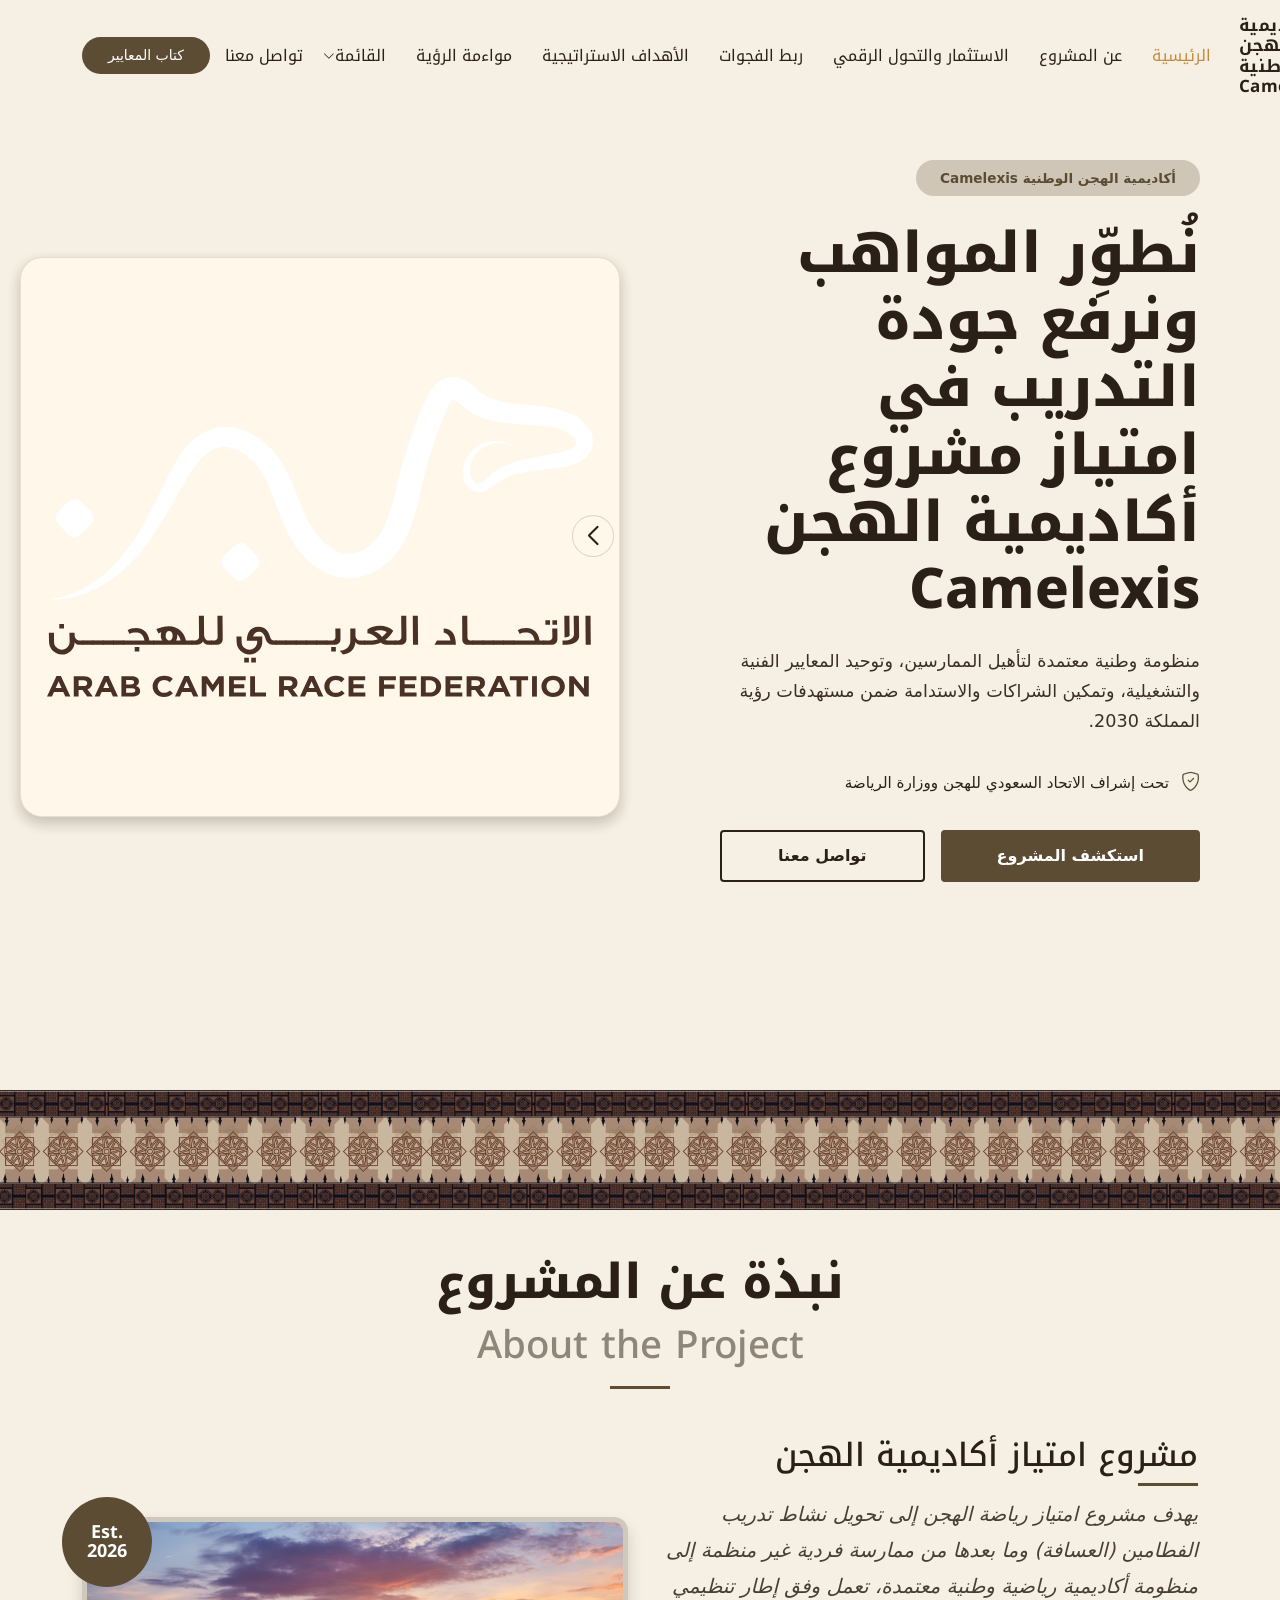
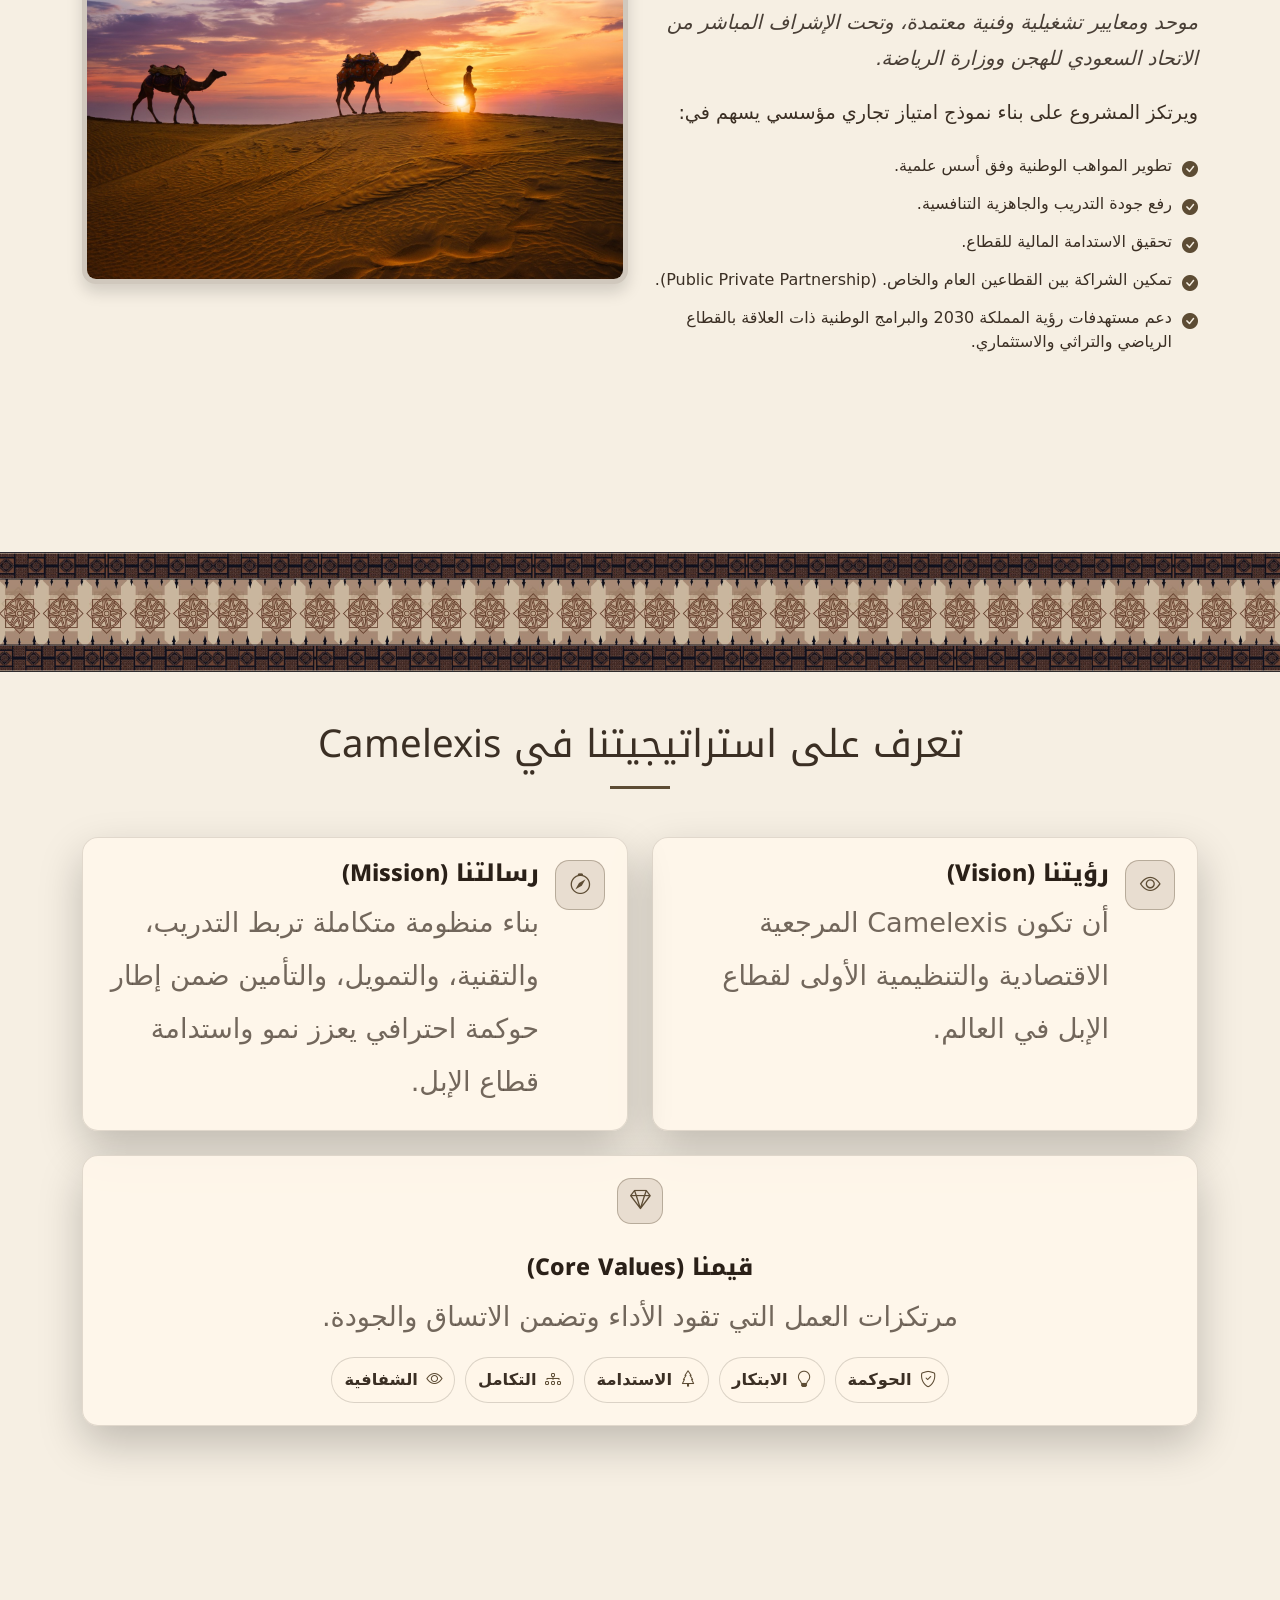
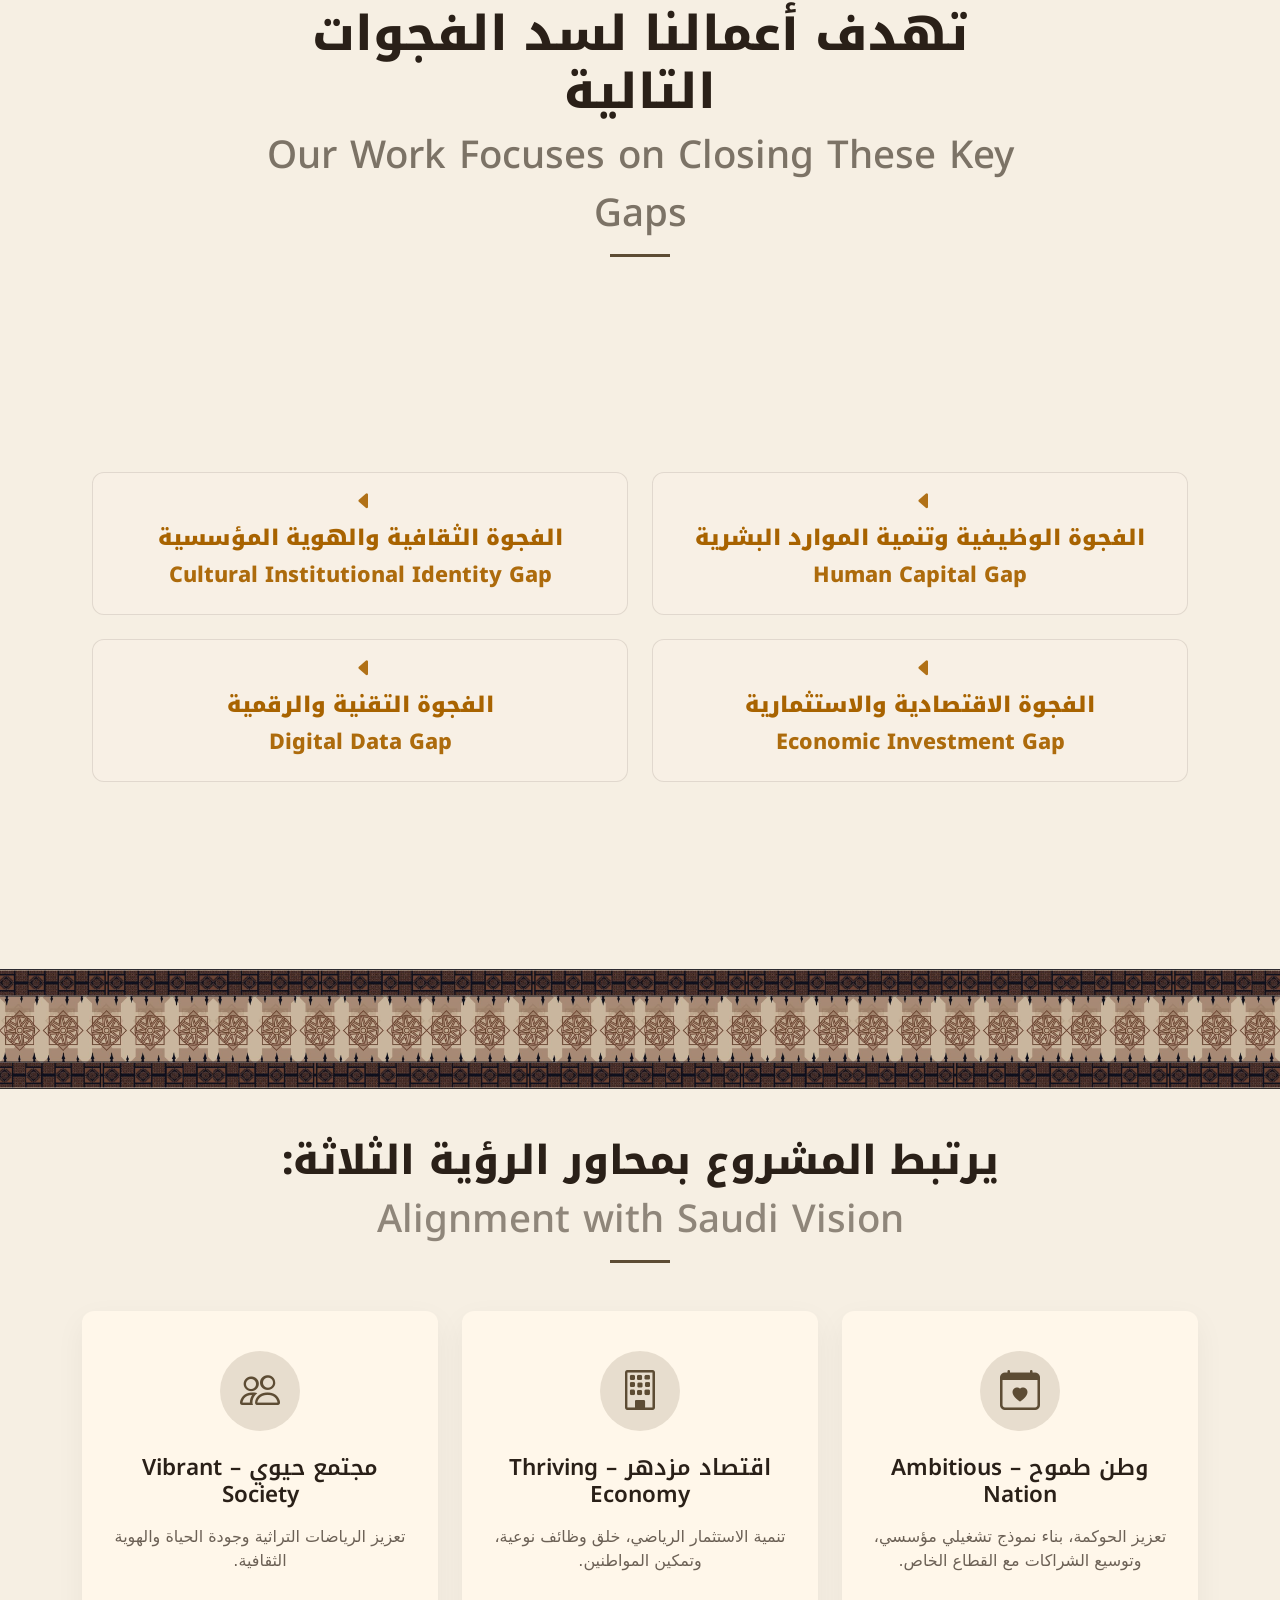
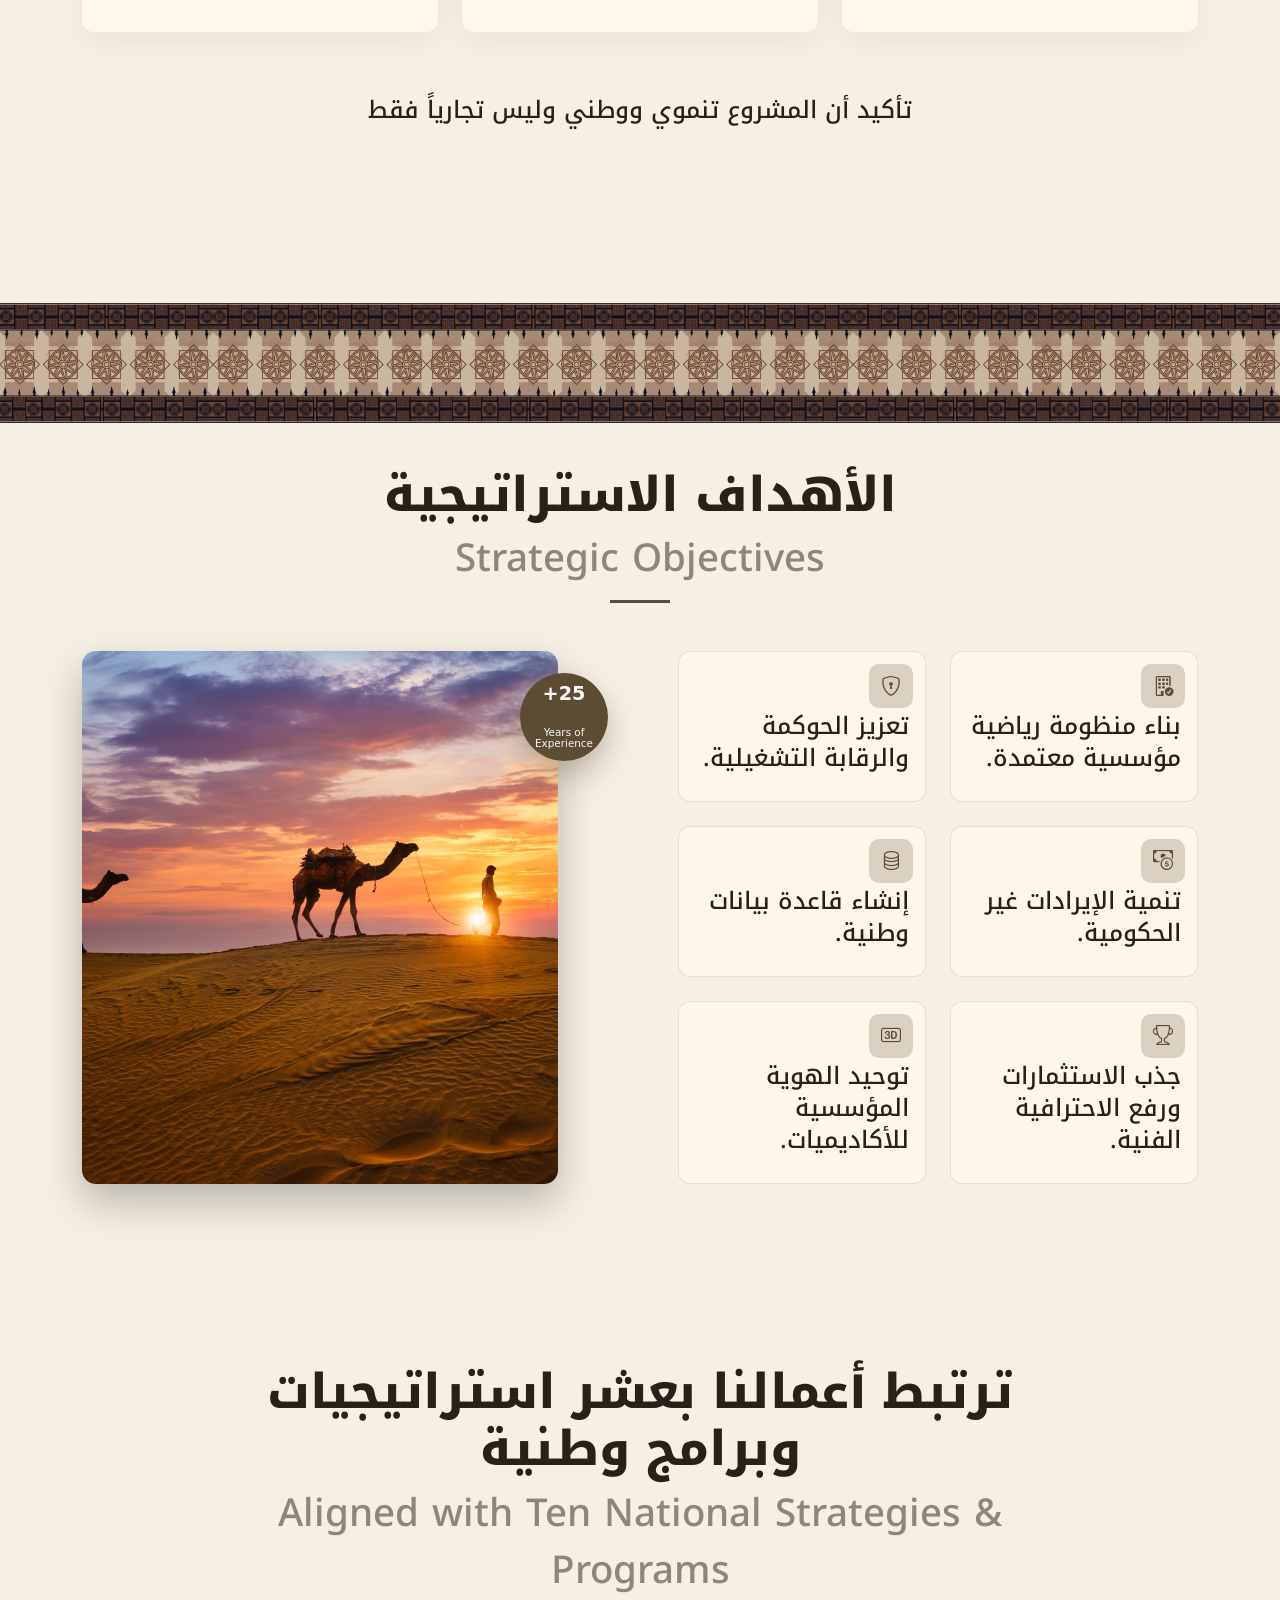
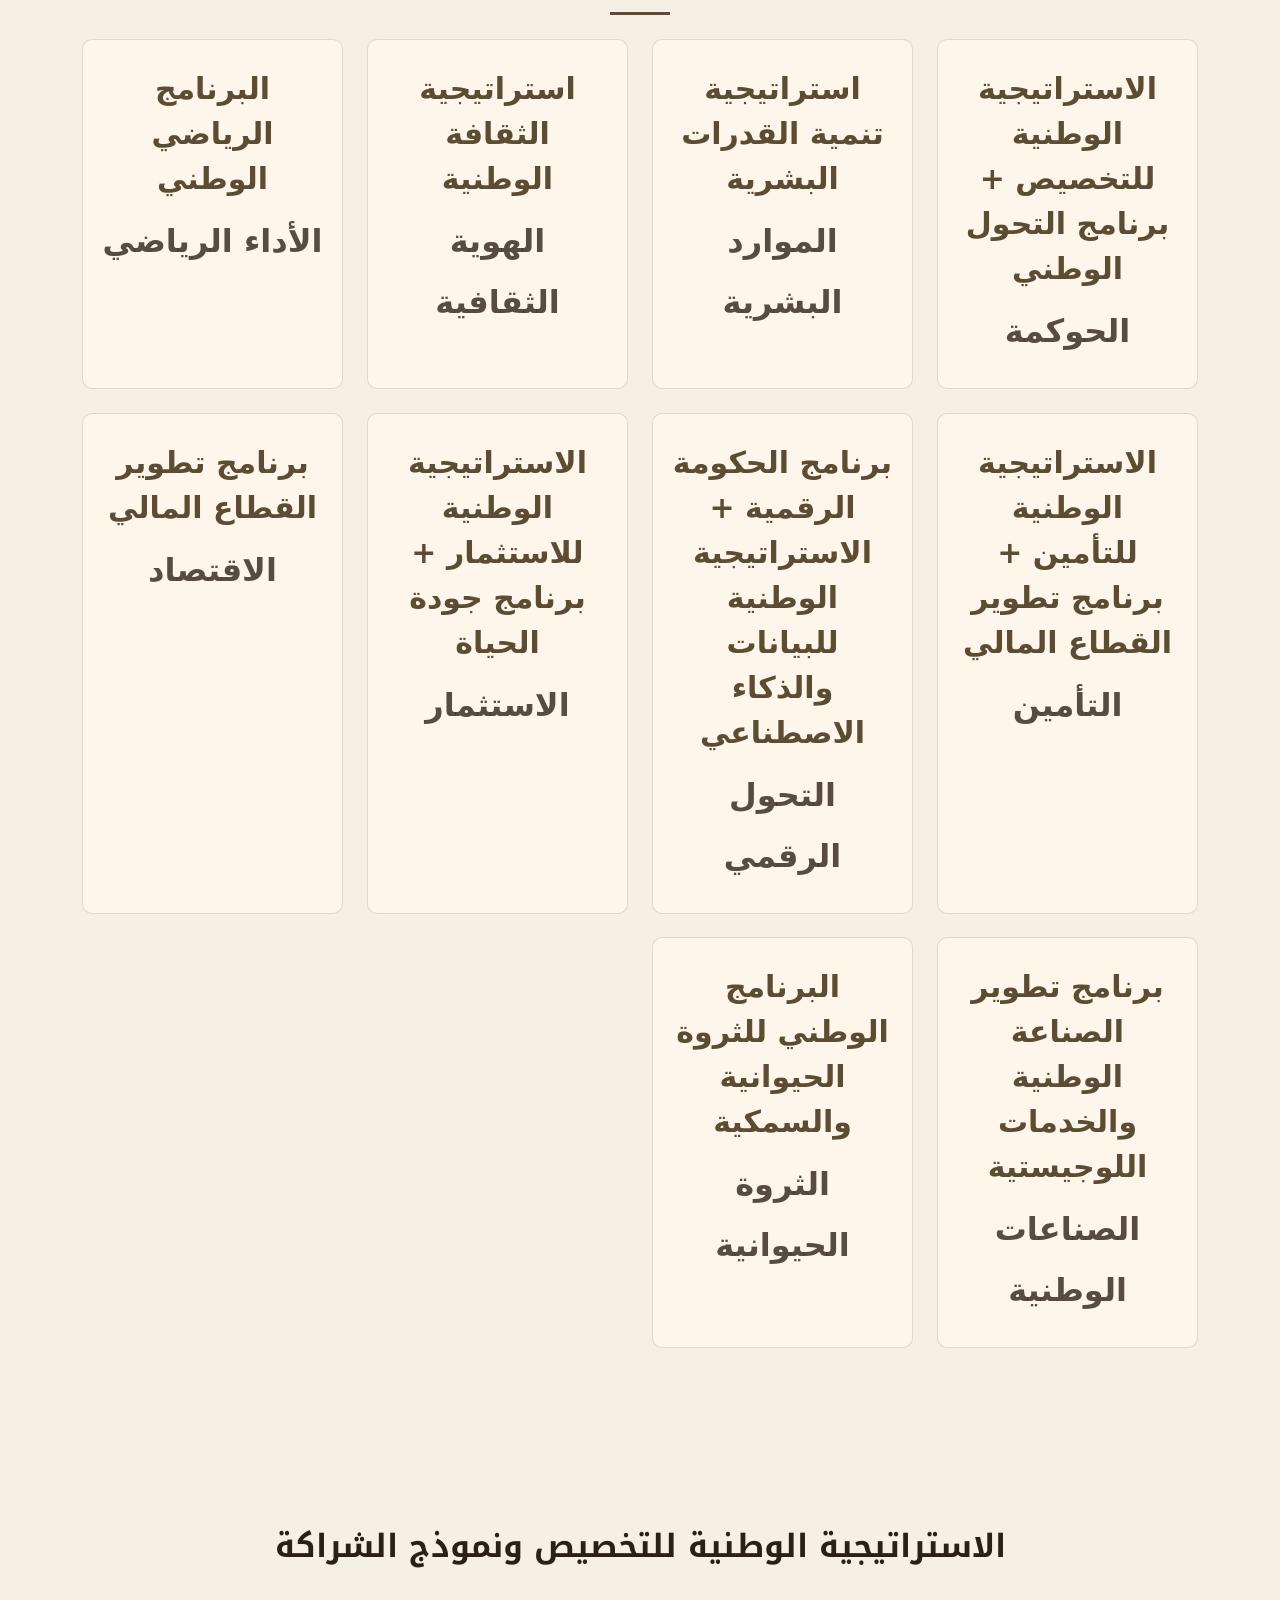
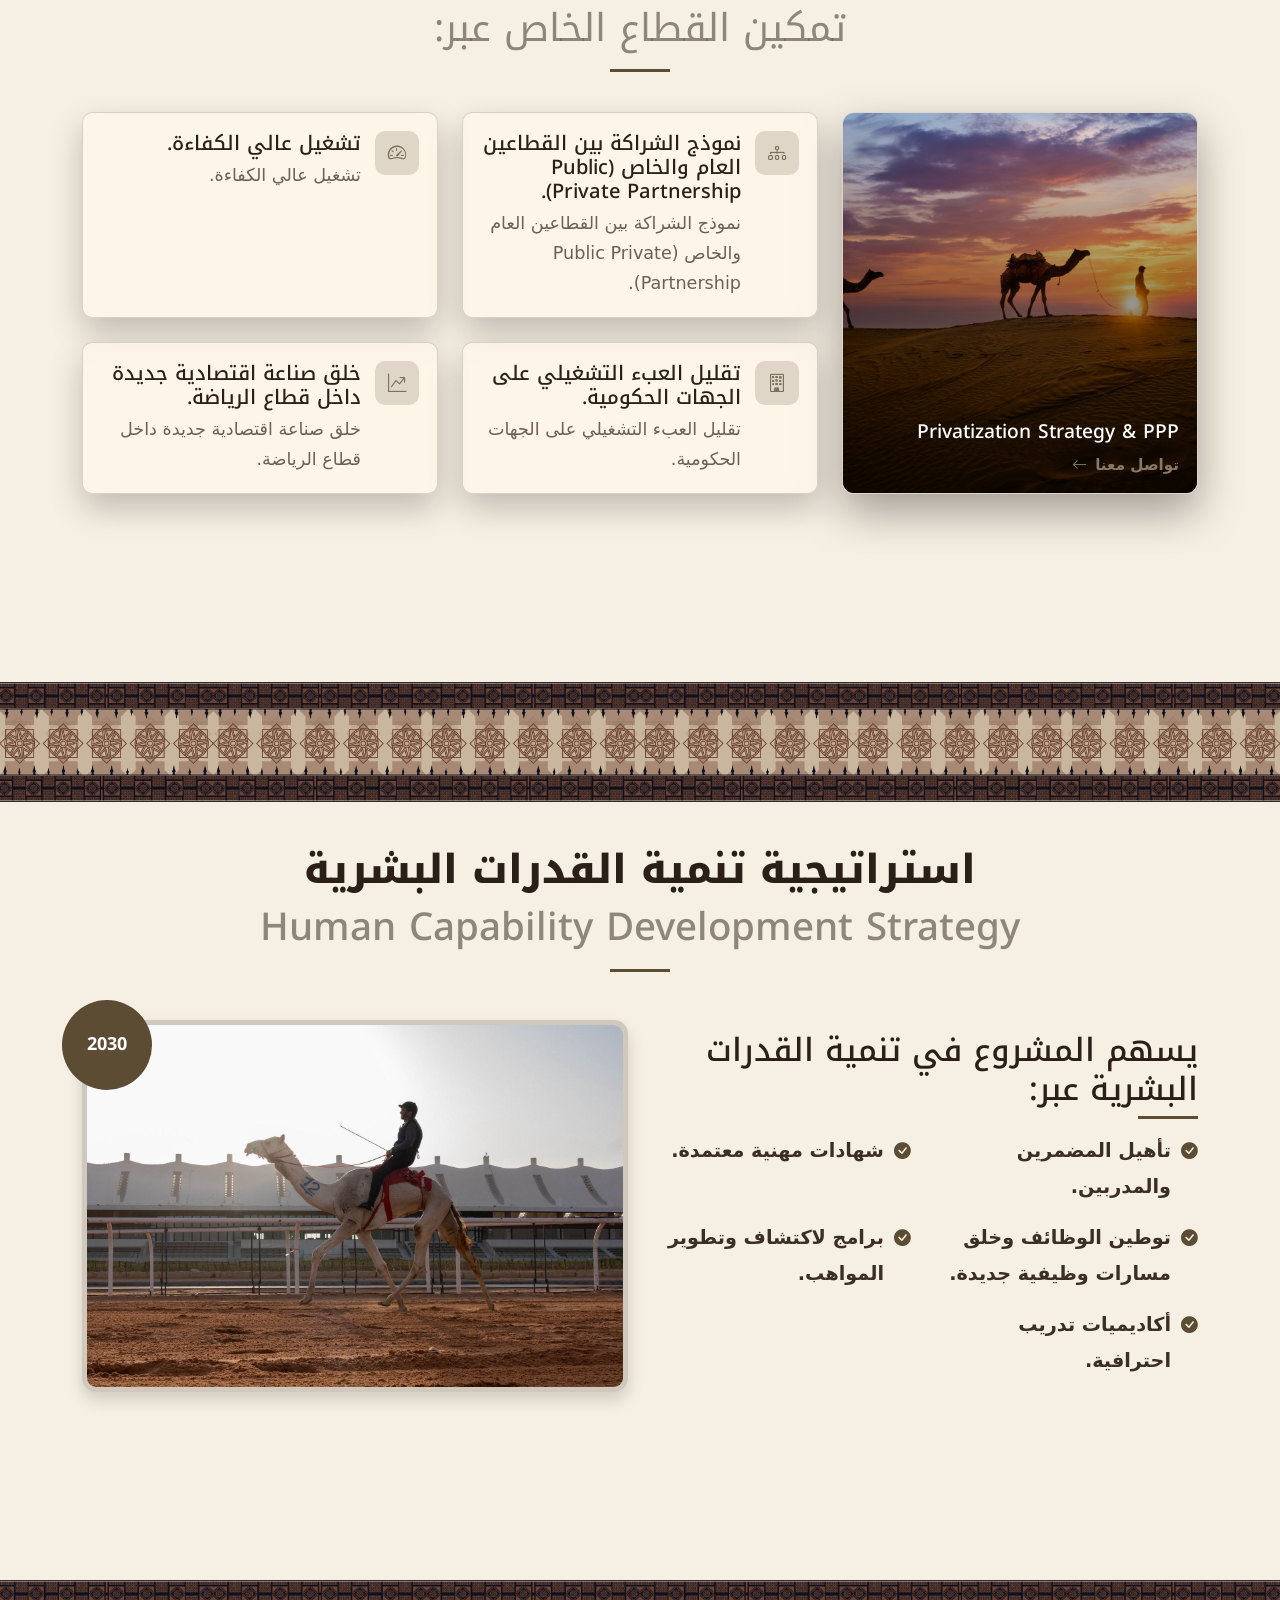
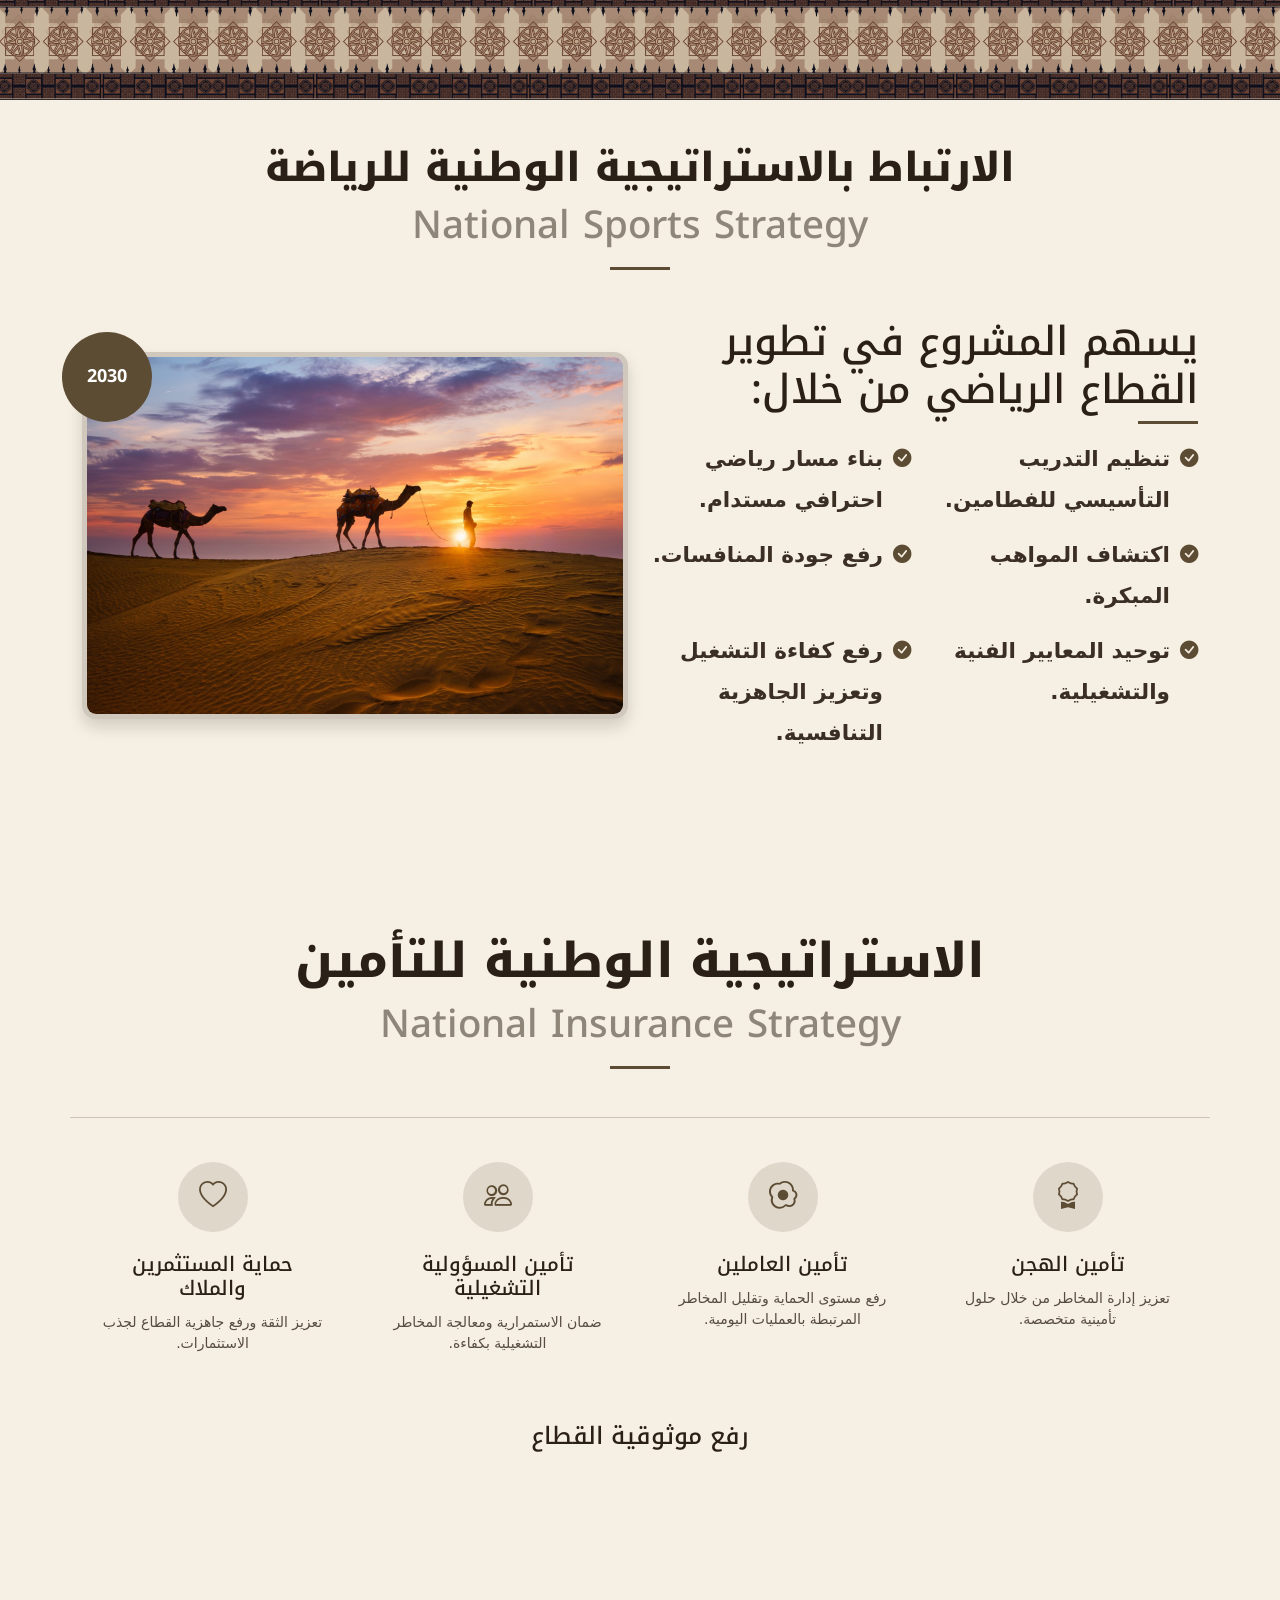
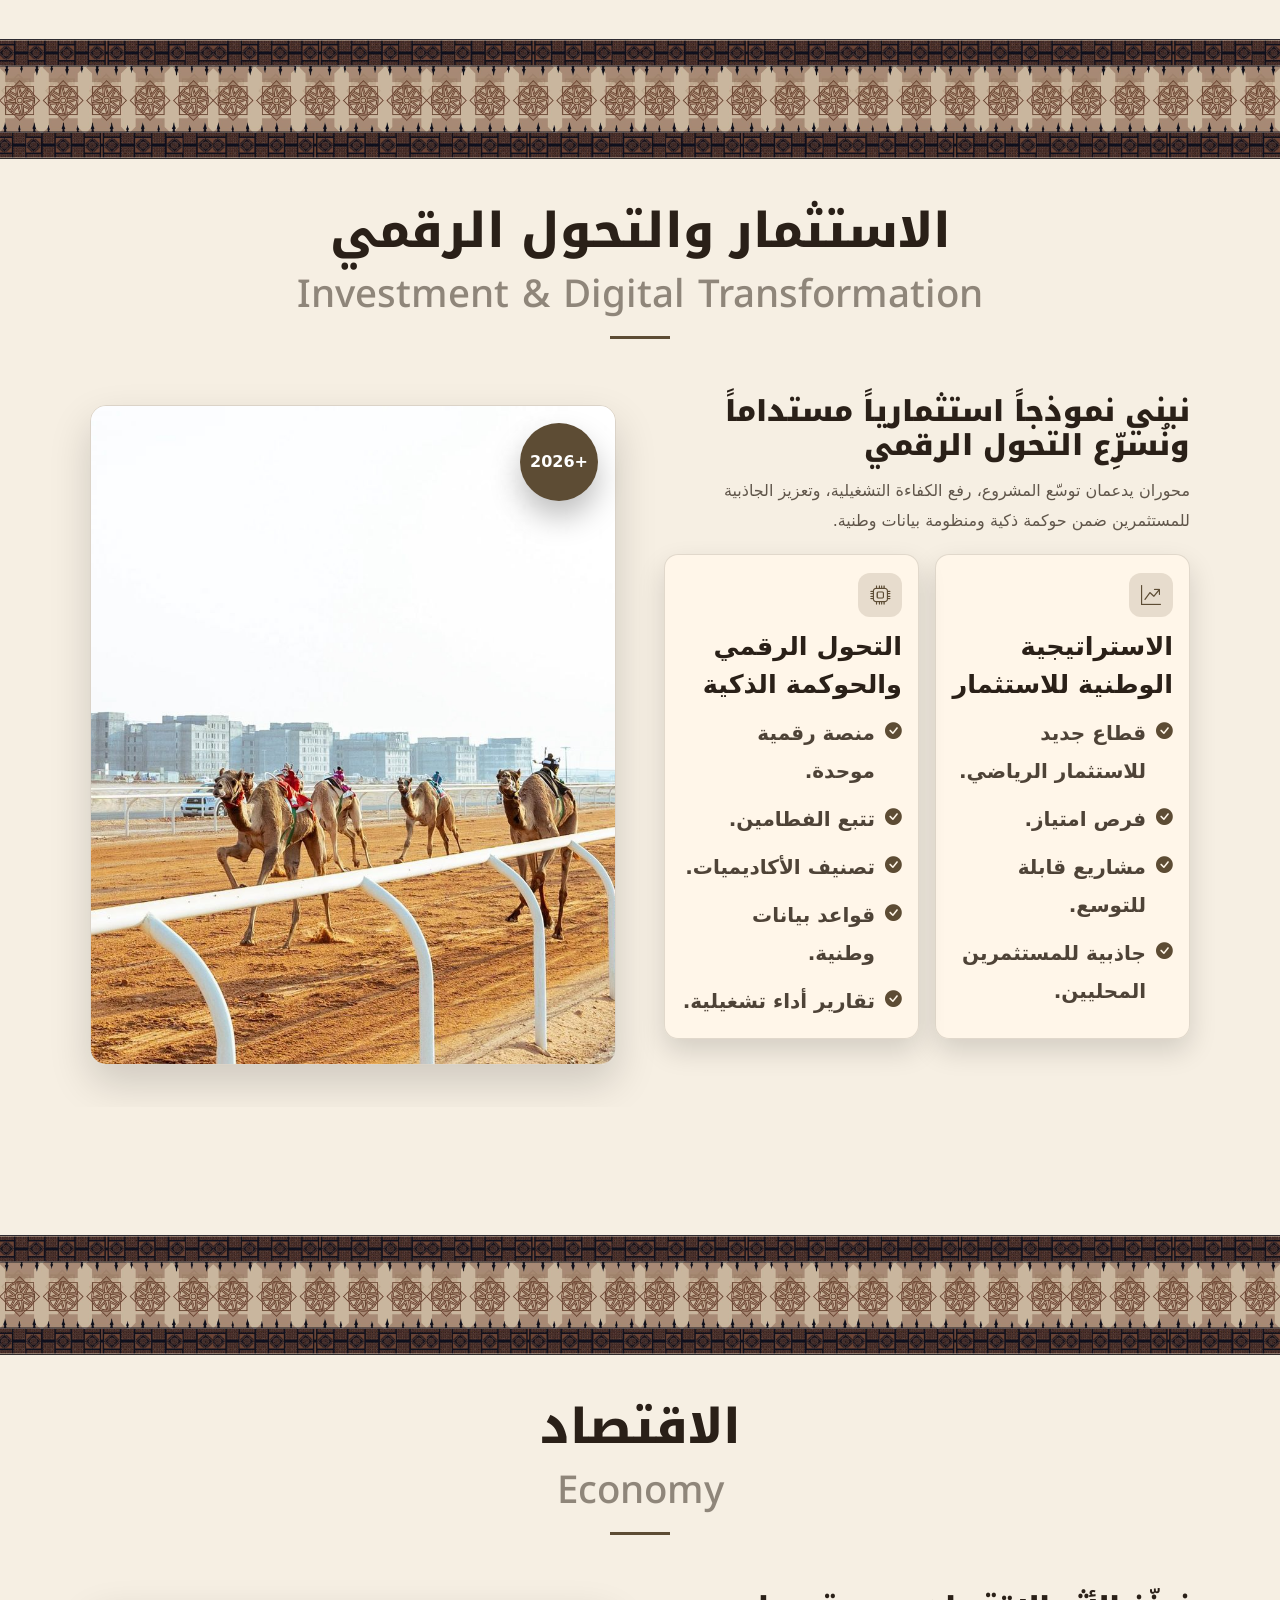
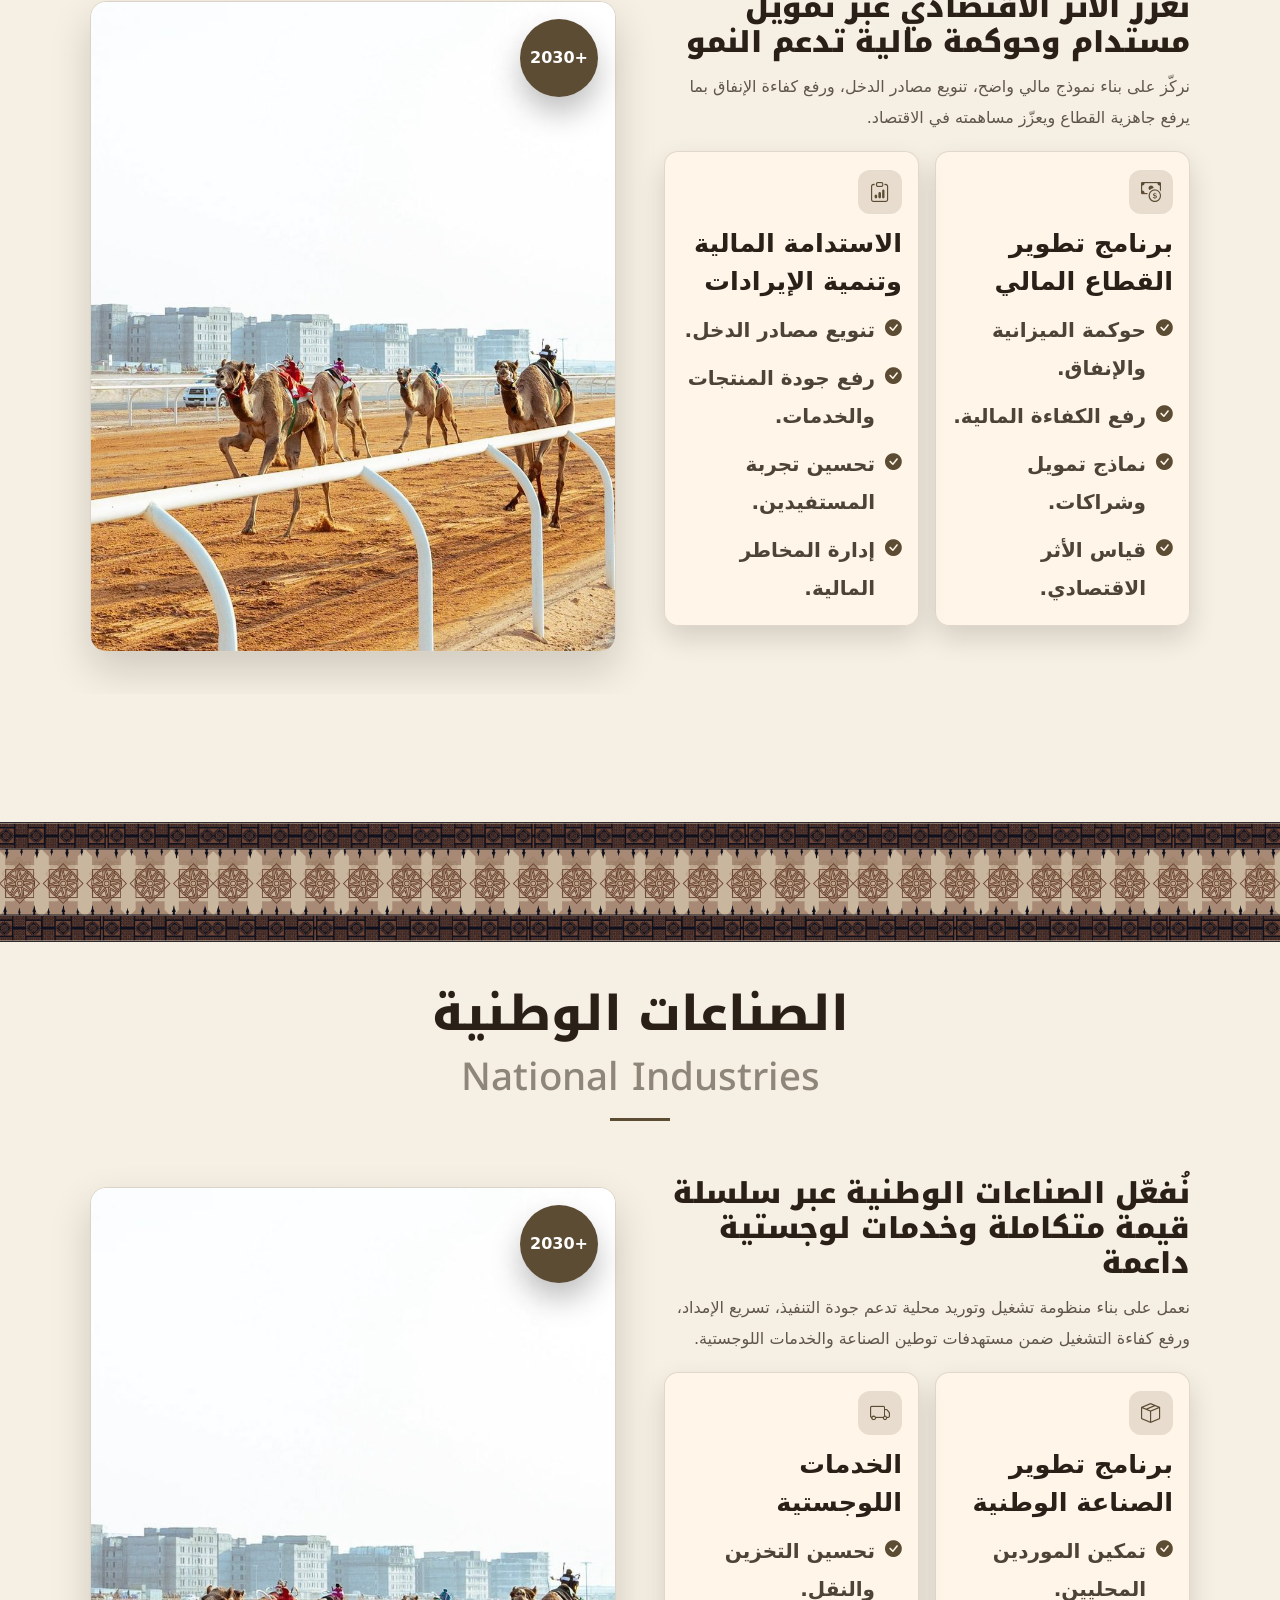
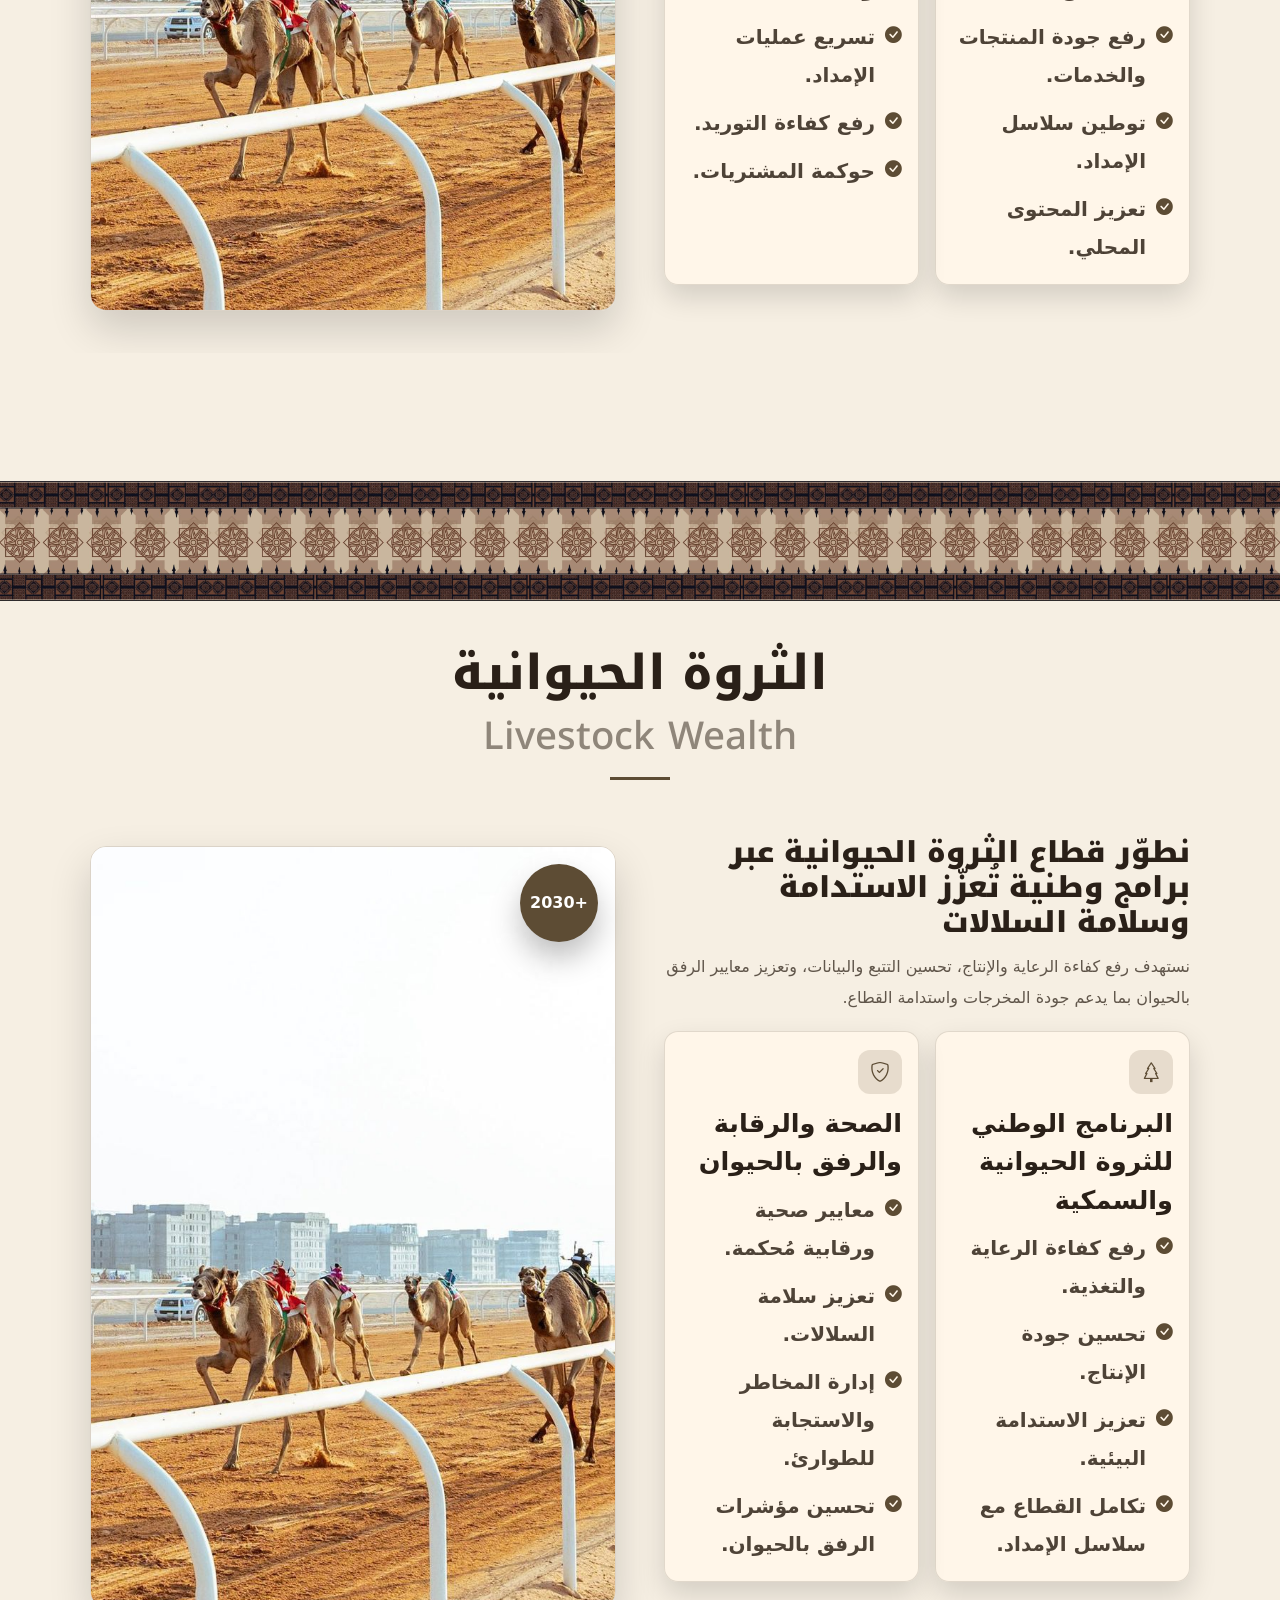
==== commit 94b82566: "Fix financial tile mobile styles and minor text" ====
--- a/index.html
+++ b/index.html
@@ -238,7 +238,7 @@
 
         <div class="intro-text text-center mb-5" data-aos="fade-up" data-aos-delay="150">
         
-          <p>     تعرف على استراتيجتنا في Camelexis </p>
+          <p>     تعرف على استراتيجيتنا في Camelexis </p>
         </div>
 
         <div class="row g-4 align-items-stretch">
@@ -501,7 +501,7 @@
       <div class="container" data-aos="fade-up" data-aos-delay="100">
 
         <div class="intro-text text-center mb-5" data-aos="fade-up" data-aos-delay="150">
-   <h2>   ترتبط أعمالنا بعشر استراتيجات وبرامج وطنية</h2>
+   <h2>   ترتبط أعمالنا بعشر استراتيجيات وبرامج وطنية</h2>
           <p>Aligned with Ten National Strategies &amp; Programs</p>
         </div>
 
--- a/assets/css/main.css
+++ b/assets/css/main.css
@@ -5447,15 +5447,12 @@
 
 
 
-.financial-sustainability__tile {
-  background: color-mix(in srgb, var(--accent-color), transparent 25%);
-  color: var(--contrast-color);
-  border-radius: 10px;
-  padding: 18px 20px;
-  text-align: center;
-  font-weight: 700;
-  height: 100%;
-  font-size: xx-large;
+@media (max-width: 576px) {
+  .financial-sustainability__tile {
+    padding: 14px 14px;
+    font-size: 1.1rem;
+    line-height: 1.35;
+  }
 }
 
 .section .intro-text h2 {
